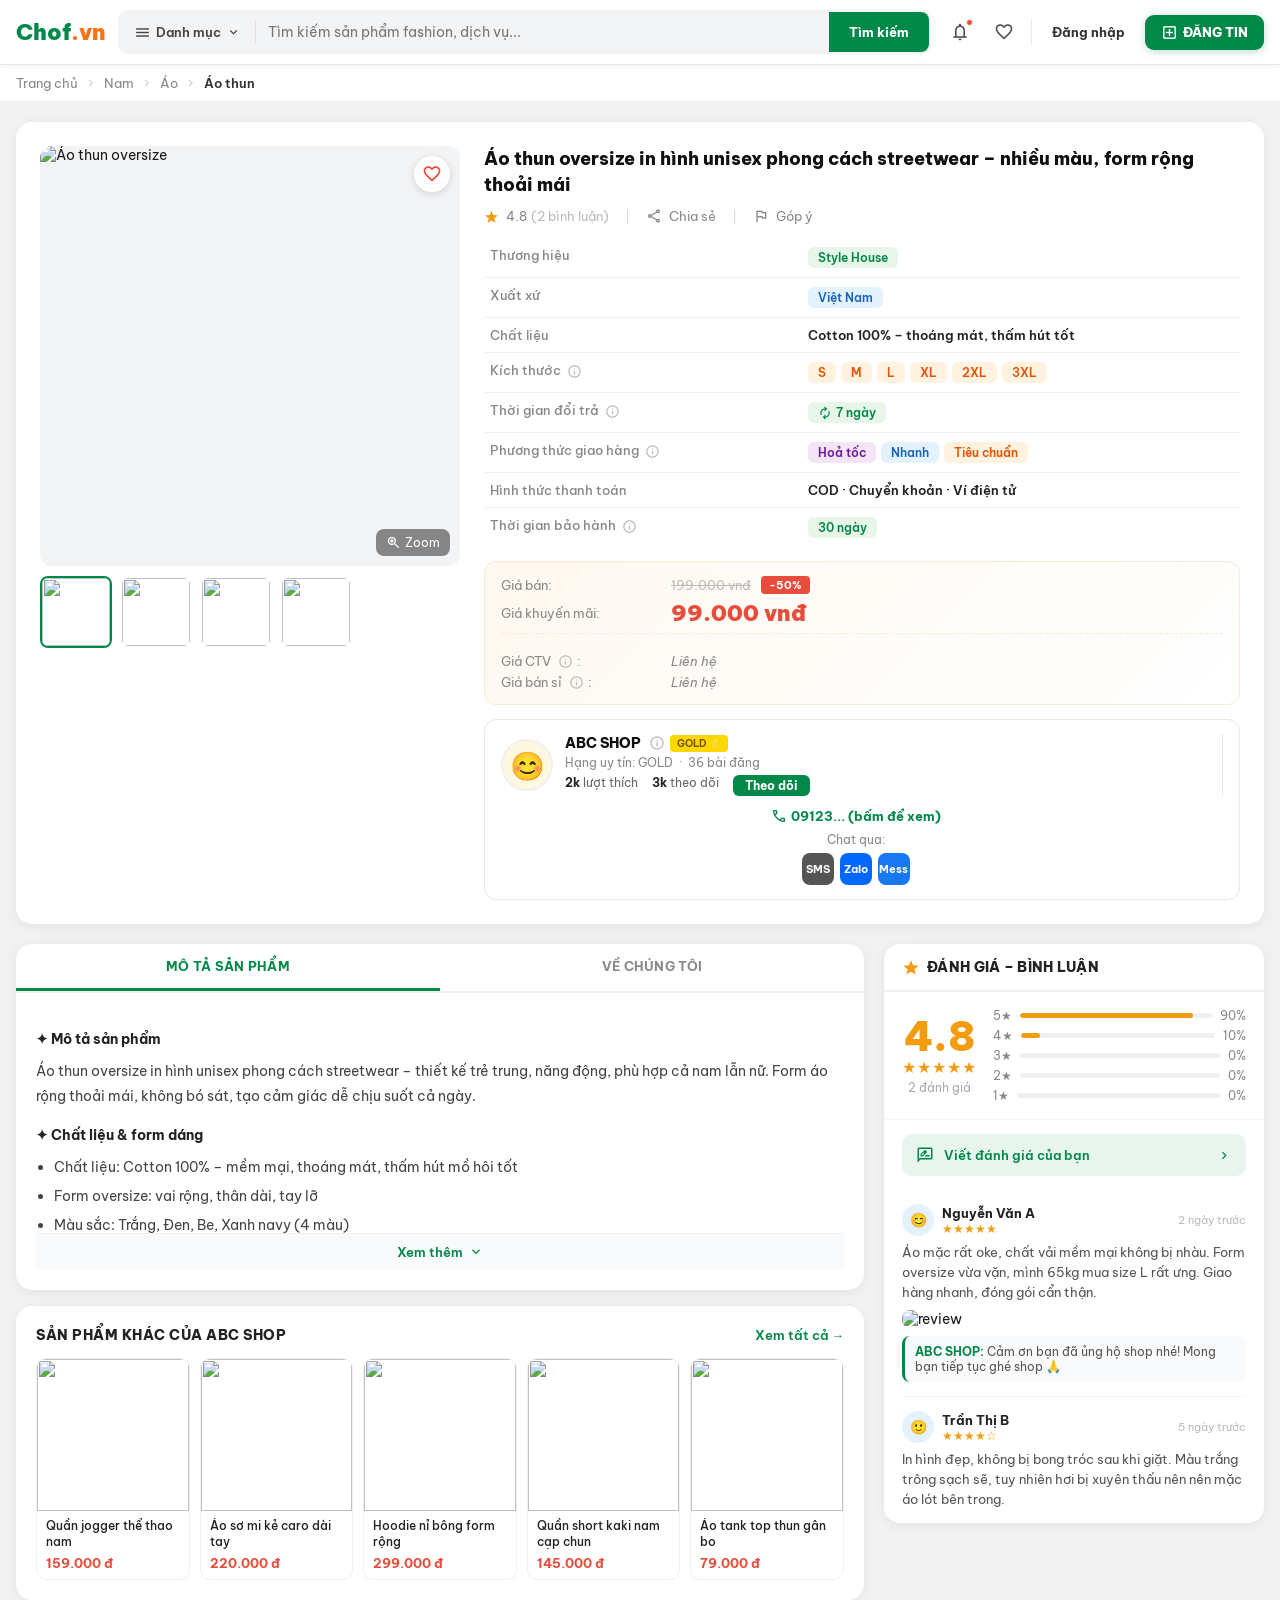
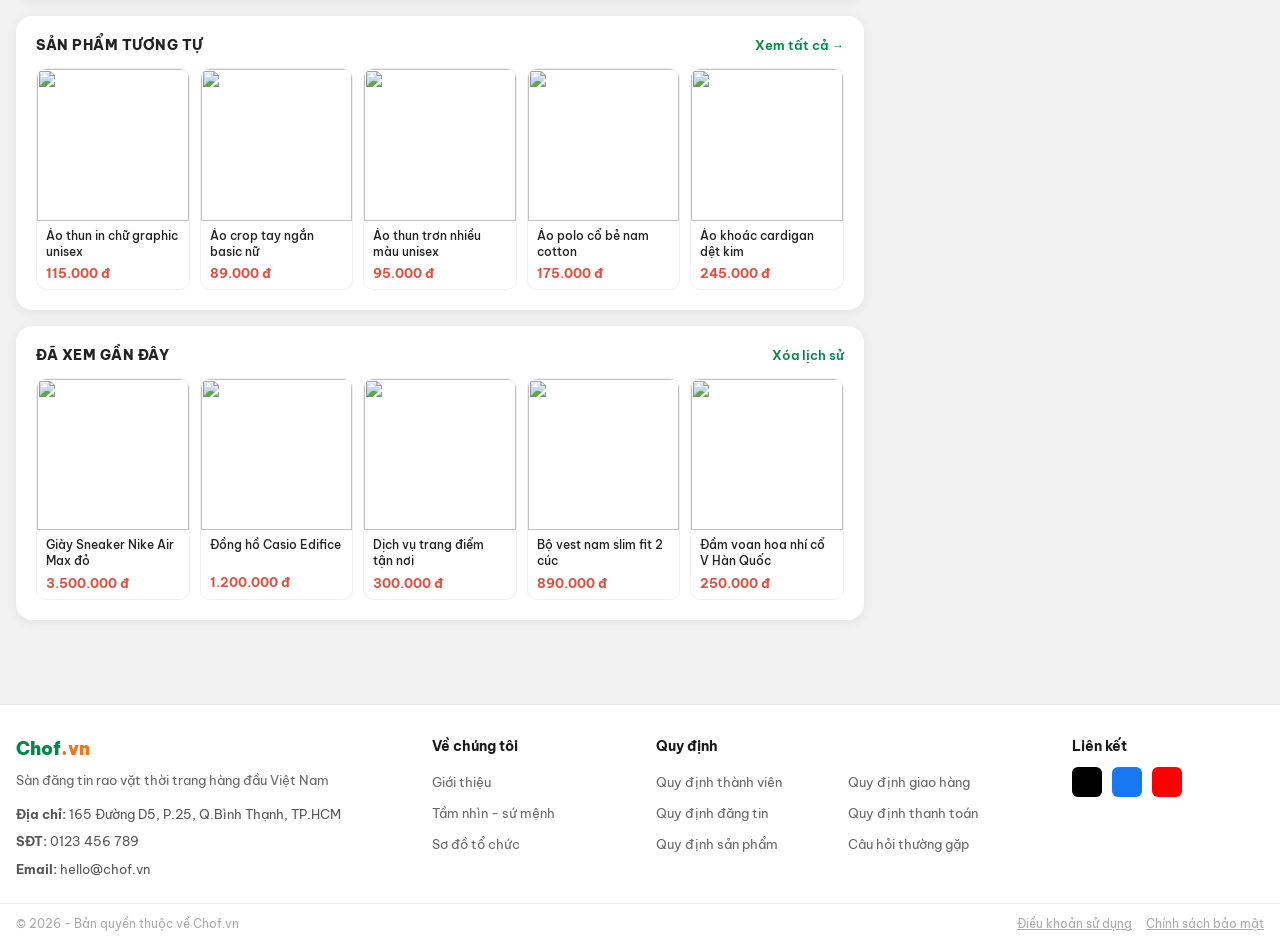
==== detail.html @ d862f12d "first commit" ====
<!DOCTYPE html>
<html lang="vi">
<head>
    <meta charset="utf-8" />
    <meta name="viewport" content="width=device-width, initial-scale=1.0" />
    <title>Áo thun oversize unisex – Chof.vn</title>
    <link href="https://fonts.googleapis.com/css2?family=Be+Vietnam+Pro:wght@400;500;600;700;800;900&display=swap" rel="stylesheet" />
    <link href="https://fonts.googleapis.com/css2?family=Material+Symbols+Outlined:wght,FILL@100..700,0..1&display=swap" rel="stylesheet" />
    <style>
        :root {
            --p: #008848;
            --pd: #006635;
            --pl: #e8f5ee;
            --ac: #f97316;
            --bg: #f2f2f2;
        }
        * { box-sizing: border-box; margin: 0; padding: 0; }
        body { font-family: 'Be Vietnam Pro', sans-serif; background: var(--bg); color: #1a1a1a; font-size: 14px; }
        a { text-decoration: none; color: inherit; }
        .ms {
            font-family: 'Material Symbols Outlined';
            font-weight: normal; font-style: normal; font-size: 20px; line-height: 1;
            letter-spacing: normal; text-transform: none; display: inline-block;
            white-space: nowrap; direction: ltr;
            font-variation-settings: 'FILL' 0, 'wght' 400, 'GRAD' 0, 'opsz' 24;
            vertical-align: middle;
        }
        .msf { font-variation-settings: 'FILL' 1, 'wght' 400, 'GRAD' 0, 'opsz' 24; }

        /* ══ HEADER ══ */
        header { position: sticky; top: 0; z-index: 500; background: #fff; border-bottom: 1px solid #e5e7eb; box-shadow: 0 1px 6px rgba(0,0,0,.07); }
        .hdr { max-width: 1280px; margin: 0 auto; padding: 0 16px; height: 64px; display: flex; align-items: center; gap: 12px; }
        .logo-txt { font-size: 22px; font-weight: 900; color: var(--p); }
        .logo-txt em { color: var(--ac); font-style: normal; }
        .sw { flex: 1; position: relative; min-width: 0; }
        .sb { display: flex; align-items: stretch; height: 44px; background: #f3f4f6; border: 2px solid transparent; border-radius: 10px; transition: border-color .18s, background .18s; }
        .sb:focus-within { border-color: var(--p); background: #fff; }
        .scat { display: flex; align-items: center; gap: 5px; padding: 0 14px; font-size: 13px; font-weight: 600; color: #444; background: none; border: none; cursor: pointer; white-space: nowrap; flex-shrink: 0; font-family: inherit; }
        .sdiv { width: 1px; background: #ddd; margin: 9px 0; flex-shrink: 0; }
        .sinput { flex: 1; border: none; background: transparent; outline: none; padding: 0 12px; font-size: 13.5px; font-family: inherit; min-width: 0; }
        .sbtn { background: var(--p); color: #fff; border: none; padding: 0 20px; font-weight: 700; font-size: 13px; cursor: pointer; border-radius: 0 8px 8px 0; font-family: inherit; white-space: nowrap; transition: background .15s; flex-shrink: 0; }
        .sbtn:hover { background: var(--pd); }
        .ha { display: flex; align-items: center; gap: 10px; flex-shrink: 0; }
        .ibtn { background: none; border: none; cursor: pointer; color: #555; padding: 7px; display: flex; align-items: center; border-radius: 8px; position: relative; }
        .ibtn:hover { background: #f3f4f6; }
        .ndot { position: absolute; top: 4px; right: 4px; width: 7px; height: 7px; background: #e74c3c; border-radius: 50%; border: 1.5px solid #fff; }
        .hdiv { width: 1px; height: 26px; background: #e5e7eb; flex-shrink: 0; }
        .blogin { background: none; border: none; font-size: 13px; font-weight: 700; color: #333; cursor: pointer; font-family: inherit; padding: 7px 10px; border-radius: 8px; transition: color .15s; }
        .blogin:hover { color: var(--p); }
        .bpost { background: var(--p); color: #fff; border: none; padding: 9px 16px; border-radius: 9px; font-weight: 800; font-size: 13px; cursor: pointer; display: flex; align-items: center; gap: 5px; font-family: inherit; box-shadow: 0 2px 8px rgba(0,136,72,.25); white-space: nowrap; transition: background .15s; }
        .bpost:hover { background: var(--pd); }
        .bpost-plus { display: none; }

        /* ══ BREADCRUMB ══ */
        .breadcrumb-bar { background: #fff; border-bottom: 1px solid #eee; }
        .breadcrumb-inner { max-width: 1280px; margin: 0 auto; padding: 10px 16px; display: flex; align-items: center; gap: 6px; font-size: 12.5px; color: #888; flex-wrap: wrap; }
        .breadcrumb-inner a { color: #888; }
        .breadcrumb-inner a:hover { color: var(--p); }
        .bc-sep { color: #ccc; }
        .bc-cur { color: #333; font-weight: 600; }

        /* ══ MAIN ══ */
        .main { max-width: 1280px; margin: 0 auto; padding: 20px 16px 48px; }

        /* ══ TOP SECTION: image + info ══ */
        .detail-top {
            display: grid;
            grid-template-columns: 420px 1fr;
            gap: 24px;
            background: #fff;
            border-radius: 16px;
            padding: 24px;
            box-shadow: 0 2px 12px rgba(0,0,0,.07);
            margin-bottom: 20px;
        }

        /* ── Image gallery ── */
        .gallery { display: flex; flex-direction: column; gap: 10px; }
        .gallery-main {
            position: relative;
            aspect-ratio: 1/1;
            border-radius: 12px;
            overflow: hidden;
            background: #f3f4f6;
            cursor: zoom-in;
        }
        .gallery-main img { width: 100%; height: 100%; object-fit: cover; transition: transform .4s; }
        .gallery-main:hover img { transform: scale(1.06); }
        .gallery-zoom {
            position: absolute; bottom: 10px; right: 10px;
            background: rgba(0,0,0,.45); color: #fff; border: none; border-radius: 8px;
            padding: 6px 10px; font-size: 12px; cursor: pointer; display: flex; align-items: center; gap: 4px;
            font-family: inherit; backdrop-filter: blur(4px);
        }
        .gallery-fav {
            position: absolute; top: 10px; right: 10px;
            width: 36px; height: 36px; border-radius: 50%;
            background: rgba(255,255,255,.9); border: none; cursor: pointer;
            display: flex; align-items: center; justify-content: center;
            box-shadow: 0 2px 8px rgba(0,0,0,.15); transition: all .15s;
        }
        .gallery-fav:hover { background: #ffe4e4; }
        .gallery-fav .ms { color: #e74c3c; font-size: 20px; }
        .gallery-thumbs { display: flex; gap: 8px; }
        .thumb {
            width: 72px; height: 72px; border-radius: 8px; overflow: hidden; cursor: pointer;
            border: 2.5px solid transparent; transition: border-color .15s; flex-shrink: 0;
        }
        .thumb.active { border-color: var(--p); }
        .thumb img { width: 100%; height: 100%; object-fit: cover; }

        /* ── Product info ── */
        .pinfo {}
        .pinfo-title {
            font-size: 18px; font-weight: 800; line-height: 1.45; color: #111;
            margin-bottom: 10px;
        }
        .pinfo-actions {
            display: flex; align-items: center; gap: 16px;
            margin-bottom: 14px; font-size: 13px; color: #888;
        }
        .pinfo-actions a { color: #888; display: flex; align-items: center; gap: 4px; }
        .pinfo-actions a:hover { color: var(--p); }
        .pinfo-actions .sep { color: #ddd; }

        /* Spec rows */
        .spec-table { width: 100%; border-collapse: collapse; margin-bottom: 14px; }
        .spec-table tr { border-bottom: 1px solid #f0f0f0; }
        .spec-table tr:last-child { border-bottom: none; }
        .spec-table td { padding: 9px 6px; font-size: 13px; vertical-align: top; }
        .spec-table td:first-child { color: #888; font-weight: 500; white-space: nowrap; width: 42%; }
        .spec-table td:last-child { color: #222; font-weight: 600; }
        .spec-badge {
            display: inline-flex; align-items: center; gap: 4px;
            padding: 3px 10px; border-radius: 6px; font-size: 12px; font-weight: 600;
        }
        .spec-badge.green { background: #e8f5e9; color: var(--p); }
        .spec-badge.orange { background: #fff3e0; color: #e65100; }
        .spec-badge.blue { background: #e3f2fd; color: #1565c0; }
        .spec-badge.purple { background: #f3e5f5; color: #6a1b9a; }
        .info-icon { display: inline-flex; align-items: center; color: #bbb; cursor: pointer; vertical-align: middle; margin-left: 3px; }
        .info-icon:hover { color: var(--ac); }

        /* Price block */
        .price-block {
            background: linear-gradient(135deg, #fff8f0, #fff);
            border: 1.5px solid #fde8d0;
            border-radius: 12px;
            padding: 14px 16px;
            margin-bottom: 14px;
        }
        .price-row { display: flex; align-items: center; gap: 10px; margin-bottom: 5px; }
        .price-row:last-child { margin-bottom: 0; }
        .price-lbl { font-size: 13px; color: #888; width: 160px; flex-shrink: 0; display: flex; align-items: center; gap: 4px; }
        .price-ori { font-size: 13px; color: #bbb; text-decoration: line-through; }
        .price-sale { font-size: 22px; font-weight: 900; color: #e74c3c; }
        .price-discount { background: #e74c3c; color: #fff; font-size: 11px; font-weight: 700; padding: 2px 8px; border-radius: 4px; }
        .price-promo { font-size: 15px; font-weight: 800; color: var(--ac); }
        .price-contact { font-size: 13px; color: #888; font-style: italic; }

        /* Shop block */
        .shop-block {
            border: 1.5px solid #e5e7eb;
            border-radius: 12px;
            padding: 14px 16px;
            display: grid;
            grid-template-columns: 1fr auto;
            gap: 12px;
            align-items: center;
        }
        .shop-left { display: flex; align-items: center; gap: 12px; }
        .shop-avatar { width: 52px; height: 52px; border-radius: 50%; overflow: hidden; flex-shrink: 0; border: 2.5px solid #f0f0f0; display: flex; align-items: center; justify-content: center; background: #fff8e1; font-size: 28px; }
        .shop-name { font-size: 14px; font-weight: 800; color: #111; display: flex; align-items: center; gap: 5px; }
        .shop-badge { background: #ffd700; color: #7a5500; font-size: 10px; font-weight: 700; padding: 2px 7px; border-radius: 4px; }
        .shop-meta { font-size: 12px; color: #888; margin-top: 3px; }
        .shop-stats { display: flex; gap: 14px; margin-top: 5px; font-size: 12px; color: #666; }
        .shop-stats b { color: #222; }
        .shop-divider { width: 1px; background: #e5e7eb; align-self: stretch; }
        .shop-contact { text-align: center; }
        .shop-phone {
            font-size: 13px; font-weight: 700; color: var(--p);
            cursor: pointer; display: flex; align-items: center; justify-content: center; gap: 4px; margin-bottom: 8px;
        }
        .shop-phone:hover { text-decoration: underline; }
        .shop-chat-lbl { font-size: 11.5px; color: #888; margin-bottom: 6px; }
        .chat-icons { display: flex; gap: 6px; justify-content: center; }
        .chat-icon {
            width: 32px; height: 32px; border-radius: 8px; display: flex; align-items: center; justify-content: center;
            font-size: 11px; font-weight: 700; color: #fff; cursor: pointer; transition: opacity .15s;
        }
        .chat-icon:hover { opacity: .85; }
        .ci-sms { background: #555; }
        .ci-zalo { background: #0068ff; }
        .ci-fb { background: #1877f2; }

        /* ══ MIDDLE: tabs + comments ══ */
        .detail-mid {
            display: grid;
            grid-template-columns: 1fr 380px;
            gap: 20px;
            margin-bottom: 20px;
        }

        /* Tab section */
        .tab-card { background: #fff; border-radius: 16px; box-shadow: 0 2px 12px rgba(0,0,0,.07); overflow: hidden; }
        .tab-header { display: flex; border-bottom: 2px solid #f0f0f0; }
        .tab-btn {
            flex: 1; padding: 14px 16px; font-size: 13px; font-weight: 700; color: #888;
            border: none; background: none; cursor: pointer; font-family: inherit;
            border-bottom: 3px solid transparent; transition: color .15s; text-transform: uppercase; letter-spacing: .3px;
        }
        .tab-btn.active { color: var(--p); border-bottom-color: var(--p); }
        .tab-body { padding: 20px; min-height: 200px; }
        .tab-pane { display: none; }
        .tab-pane.active { display: block; }
        .desc-content { font-size: 13.5px; line-height: 1.85; color: #444; }
        .desc-content h4 { font-size: 14px; font-weight: 700; color: #222; margin: 14px 0 6px; }
        .desc-content ul { padding-left: 18px; }
        .desc-content li { margin-bottom: 4px; }
        .see-more-btn {
            display: flex; align-items: center; justify-content: center; gap: 5px;
            width: 100%; padding: 10px; background: #f9fafb; border: none; border-top: 1px solid #f0f0f0;
            font-size: 13px; font-weight: 600; color: var(--p); cursor: pointer; font-family: inherit;
        }
        .see-more-btn:hover { background: var(--pl); }

        /* About us */
        .about-content { font-size: 13.5px; line-height: 1.85; color: #444; }

        /* Review section */
        .review-card { background: #fff; border-radius: 16px; box-shadow: 0 2px 12px rgba(0,0,0,.07); overflow: hidden; }
        .review-header {
            padding: 14px 18px; border-bottom: 2px solid #f0f0f0;
            font-size: 14px; font-weight: 800; color: #222; display: flex; align-items: center; gap: 7px;
            text-transform: uppercase; letter-spacing: .3px;
        }
        .review-summary {
            padding: 16px 18px; display: flex; align-items: center; gap: 16px; border-bottom: 1px solid #f5f5f5;
        }
        .review-score { text-align: center; }
        .review-score .big { font-size: 40px; font-weight: 900; color: #f39c12; line-height: 1; }
        .review-score .stars { color: #f39c12; font-size: 16px; letter-spacing: 1px; }
        .review-score .cnt { font-size: 11.5px; color: #aaa; margin-top: 3px; }
        .review-bars { flex: 1; display: flex; flex-direction: column; gap: 5px; }
        .rbar-row { display: flex; align-items: center; gap: 8px; font-size: 11.5px; color: #888; }
        .rbar-track { flex: 1; height: 5px; background: #f0f0f0; border-radius: 3px; overflow: hidden; }
        .rbar-fill { height: 100%; background: #f39c12; border-radius: 3px; }
        .review-list { padding: 0 18px; }
        .review-item { padding: 14px 0; border-bottom: 1px solid #f5f5f5; }
        .review-item:last-child { border-bottom: none; }
        .ri-head { display: flex; align-items: center; gap: 8px; margin-bottom: 6px; }
        .ri-avatar { width: 32px; height: 32px; border-radius: 50%; background: #e3f2fd; display: flex; align-items: center; justify-content: center; font-size: 14px; flex-shrink: 0; }
        .ri-name { font-size: 13px; font-weight: 700; color: #222; }
        .ri-time { font-size: 11px; color: #bbb; margin-left: auto; }
        .ri-stars { color: #f39c12; font-size: 12px; }
        .ri-text { font-size: 12.5px; color: #555; line-height: 1.6; }
        .ri-img { width: 60px; height: 60px; border-radius: 8px; object-fit: cover; margin-top: 8px; cursor: pointer; }
        .ri-reply { margin-top: 8px; padding: 8px 10px; background: #f9fafb; border-radius: 8px; border-left: 3px solid var(--p); font-size: 12px; color: #555; }
        .ri-reply strong { color: var(--p); }
        .write-review {
            margin: 14px 18px; padding: 12px 14px; background: var(--pl);
            border-radius: 10px; display: flex; align-items: center; gap: 10px; cursor: pointer;
        }
        .write-review:hover { background: #d4eadd; }
        .write-review span { font-size: 13px; font-weight: 600; color: var(--p); }

        /* ══ RELATED SECTIONS ══ */
        .related-sec { background: #fff; border-radius: 16px; padding: 20px; box-shadow: 0 2px 12px rgba(0,0,0,.07); margin-bottom: 16px; }
        .related-header { font-size: 14px; font-weight: 800; color: #222; text-transform: uppercase; letter-spacing: .5px; margin-bottom: 14px; display: flex; align-items: center; justify-content: space-between; }
        .related-header a { font-size: 12.5px; color: var(--p); font-weight: 600; text-transform: none; letter-spacing: 0; }
        .related-header a:hover { text-decoration: underline; }
        .mini-grid { display: grid; grid-template-columns: repeat(5, 1fr); gap: 10px; }

        /* mini card */
        .mc { border-radius: 10px; overflow: hidden; border: 1px solid #f0f0f0; cursor: pointer; transition: box-shadow .18s, transform .18s; background: #fff; }
        .mc:hover { box-shadow: 0 4px 16px rgba(0,0,0,.1); transform: translateY(-2px); }
        .mc-img { aspect-ratio: 1/1; overflow: hidden; }
        .mc-img img { width: 100%; height: 100%; object-fit: cover; transition: transform .3s; }
        .mc:hover .mc-img img { transform: scale(1.06); }
        .mc-info { padding: 7px 9px; }
        .mc-title { font-size: 11.5px; color: #222; font-weight: 500; display: -webkit-box; -webkit-line-clamp: 2; -webkit-box-orient: vertical; overflow: hidden; line-height: 1.4; margin-bottom: 4px; min-height: 32px; }
        .mc-price { font-size: 13px; font-weight: 700; color: #e74c3c; }

        /* ══ FOOTER ══ */
        footer { background: #fff; border-top: 1px solid #e5e7eb; }
        .fi { max-width: 1280px; margin: 0 auto; padding: 32px 16px 20px; display: grid; grid-template-columns: 2fr 1fr 2fr 1fr; gap: 32px; }
        .fb2 { max-width: 1280px; margin: 0 auto; padding: 12px 16px; border-top: 1px solid #f0f0f0; display: flex; align-items: center; justify-content: space-between; font-size: 12px; color: #aaa; }

        /* Sticky banner */
        .sticky-banner { display: none; position: fixed; bottom: 0; left: 0; right: 0; z-index: 600; padding: 10px 12px; background: #fffbea; border-top: 1.5px solid #fbbf24; box-shadow: 0 -4px 18px rgba(0,0,0,.1); }
        .sticky-banner-inner { display: flex; align-items: center; gap: 10px; max-width: 640px; margin: 0 auto; }
        .sticky-banner-txt { flex: 1; font-size: 12.5px; font-weight: 500; color: #333; line-height: 1.45; }
        .sticky-banner-btn { background: #f59e0b; color: #fff; border: none; padding: 8px 16px; border-radius: 8px; font-weight: 700; font-size: 13px; cursor: pointer; font-family: inherit; white-space: nowrap; }
        .sticky-banner-close { background: none; border: none; cursor: pointer; color: #999; padding: 4px; flex-shrink: 0; display: flex; align-items: center; }

        /* ══ RESPONSIVE ══ */
        @media(max-width:1024px) {
            .detail-top { grid-template-columns: 340px 1fr; }
            .detail-mid { grid-template-columns: 1fr; }
            .mini-grid { grid-template-columns: repeat(4, 1fr); }
        }
        @media(max-width:768px) {
            .hdr { height: 56px; gap: 8px; }
            .scat .sc-label { display: none; }
            .scat { padding: 0 10px; }
            .sbtn { padding: 0 12px; font-size: 12px; }
            .blogin { display: none; }
            .bpost-txt { display: none; }
            .bpost-icon-desk { display: none; }
            .bpost-plus { display: block; font-size: 26px; font-weight: 900; line-height: 1; }
            .bpost { width: 38px; height: 38px; padding: 0; border-radius: 50%; justify-content: center; }
            .detail-top { grid-template-columns: 1fr; padding: 14px; gap: 16px; }
            .gallery-thumbs .thumb { width: 58px; height: 58px; }
            .shop-block { grid-template-columns: 1fr; }
            .shop-divider { display: none; }
            .shop-contact { text-align: left; }
            .mini-grid { grid-template-columns: repeat(3, 1fr); }
            .fi { grid-template-columns: 1fr 1fr; gap: 18px; }
            .sticky-banner { display: block; }
            .main { padding: 12px 10px 80px; }
        }
        @media(max-width:480px) {
            .mini-grid { grid-template-columns: repeat(2, 1fr); }
            .fi { grid-template-columns: 1fr; }
            .pinfo-title { font-size: 16px; }
            .price-sale { font-size: 20px; }
        }

        /* Tooltip */
        .tooltip-wrap { position: relative; display: inline-flex; align-items: center; }
        .tooltip-content {
            display: none; position: absolute; bottom: calc(100% + 6px); left: 50%; transform: translateX(-50%);
            background: #333; color: #fff; font-size: 11.5px; padding: 6px 10px; border-radius: 7px;
            white-space: nowrap; z-index: 100; pointer-events: none; font-weight: 400;
        }
        .tooltip-wrap:hover .tooltip-content { display: block; }

        /* Lightbox */
        .lightbox { display: none; position: fixed; inset: 0; background: rgba(0,0,0,.85); z-index: 1000; align-items: center; justify-content: center; }
        .lightbox.open { display: flex; }
        .lightbox img { max-width: 90vw; max-height: 90vh; border-radius: 12px; }
        .lightbox-close { position: absolute; top: 20px; right: 20px; background: rgba(255,255,255,.2); border: none; color: #fff; width: 40px; height: 40px; border-radius: 50%; font-size: 20px; cursor: pointer; display: flex; align-items: center; justify-content: center; }
    </style>
</head>
<body>

<!-- ══ HEADER ══ -->
<header>
    <div class="hdr">
        <a href="#" class="logo"><span class="logo-txt">Chof<em>.vn</em></span></a>
        <div class="sw">
            <div class="sb">
                <button class="scat">
                    <span class="ms" style="font-size:17px">menu</span>
                    <span class="sc-label">Danh mục</span>
                    <span class="ms" style="font-size:15px">expand_more</span>
                </button>
                <div class="sdiv"></div>
                <input class="sinput" type="text" placeholder="Tìm kiếm sản phẩm fashion, dịch vụ..." />
                <button class="sbtn">Tìm kiếm</button>
            </div>
        </div>
        <div class="ha">
            <button class="ibtn"><span class="ms">notifications</span><span class="ndot"></span></button>
            <button class="ibtn"><span class="ms">favorite</span></button>
            <div class="hdiv"></div>
            <button class="blogin">Đăng nhập</button>
            <button class="bpost">
                <span class="ms bpost-icon-desk" style="font-size:17px">add_box</span>
                <span class="bpost-plus">+</span>
                <span class="bpost-txt">ĐĂNG TIN</span>
            </button>
        </div>
    </div>
</header>

<!-- ══ BREADCRUMB ══ -->
<div class="breadcrumb-bar">
    <div class="breadcrumb-inner">
        <a href="#">Trang chủ</a>
        <span class="bc-sep ms" style="font-size:14px">chevron_right</span>
        <a href="#">Nam</a>
        <span class="bc-sep ms" style="font-size:14px">chevron_right</span>
        <a href="#">Áo</a>
        <span class="bc-sep ms" style="font-size:14px">chevron_right</span>
        <span class="bc-cur">Áo thun</span>
    </div>
</div>

<!-- Lightbox -->
<div class="lightbox" id="lightbox" onclick="closeLightbox()">
    <img id="lightboxImg" src="" alt="">
    <button class="lightbox-close" onclick="closeLightbox()"><span class="ms">close</span></button>
</div>

<!-- ══ MAIN ══ -->
<div class="main">

    <!-- ══ TOP: Gallery + Info ══ -->
    <div class="detail-top">

        <!-- Gallery -->
        <div class="gallery">
            <div class="gallery-main" id="mainImg">
                <img id="mainImgEl"
                    src="https://lh3.googleusercontent.com/aida-public/[base64]"
                    alt="Áo thun oversize" onclick="openLightbox(this.src)" />
                <button class="gallery-fav" id="favBtn" onclick="toggleFav(event)">
                    <span class="ms" id="favIcon">favorite_border</span>
                </button>
                <button class="gallery-zoom" onclick="openLightbox(document.getElementById('mainImgEl').src)">
                    <span class="ms" style="font-size:15px">zoom_in</span> Zoom
                </button>
            </div>
            <div class="gallery-thumbs">
                <div class="thumb active" onclick="switchImg(this,'https://lh3.googleusercontent.com/aida-public/[base64]')">
                    <img src="https://lh3.googleusercontent.com/aida-public/[base64]" alt="">
                </div>
                <div class="thumb" onclick="switchImg(this,'https://lh3.googleusercontent.com/aida-public/[base64]')">
                    <img src="https://lh3.googleusercontent.com/aida-public/[base64]" alt="">
                </div>
                <div class="thumb" onclick="switchImg(this,'https://lh3.googleusercontent.com/aida-public/[base64]')">
                    <img src="https://lh3.googleusercontent.com/aida-public/[base64]" alt="">
                </div>
                <div class="thumb" onclick="switchImg(this,'https://lh3.googleusercontent.com/aida-public/[base64]')">
                    <img src="https://lh3.googleusercontent.com/aida-public/[base64]" alt="">
                </div>
            </div>
        </div>

        <!-- Product info -->
        <div class="pinfo">
            <h1 class="pinfo-title">Áo thun oversize in hình unisex phong cách streetwear – nhiều màu, form rộng thoải mái</h1>

            <div class="pinfo-actions">
                <a href="#reviews"><span class="ms msf" style="font-size:15px;color:#f39c12">star</span>&nbsp;4.8 <span style="color:#bbb">(2 bình luận)</span></a>
                <span class="sep">|</span>
                <a href="#"><span class="ms" style="font-size:16px">share</span>&nbsp;Chia sẻ</a>
                <span class="sep">|</span>
                <a href="#"><span class="ms" style="font-size:16px">flag</span>&nbsp;Góp ý</a>
            </div>

            <!-- Spec table -->
            <table class="spec-table">
                <tr>
                    <td>Thương hiệu</td>
                    <td><span class="spec-badge green">Style House</span></td>
                </tr>
                <tr>
                    <td>Xuất xứ</td>
                    <td><span class="spec-badge blue">Việt Nam</span></td>
                </tr>
                <tr>
                    <td>Chất liệu</td>
                    <td>Cotton 100% – thoáng mát, thấm hút tốt</td>
                </tr>
                <tr>
                    <td>
                        Kích thước
                        <span class="tooltip-wrap info-icon">
                            <span class="ms" style="font-size:15px">info</span>
                            <span class="tooltip-content">Xem bảng size chi tiết trong mô tả</span>
                        </span>
                    </td>
                    <td>
                        <div style="display:flex;flex-wrap:wrap;gap:5px;">
                            <span class="spec-badge orange">S</span>
                            <span class="spec-badge orange">M</span>
                            <span class="spec-badge orange">L</span>
                            <span class="spec-badge orange">XL</span>
                            <span class="spec-badge orange">2XL</span>
                            <span class="spec-badge orange">3XL</span>
                        </div>
                    </td>
                </tr>
                <tr>
                    <td>
                        Thời gian đổi trả
                        <span class="tooltip-wrap info-icon">
                            <span class="ms" style="font-size:15px">info</span>
                            <span class="tooltip-content">Đổi trả trong vòng 7 ngày kể từ ngày nhận hàng</span>
                        </span>
                    </td>
                    <td><span class="spec-badge green"><span class="ms" style="font-size:14px">autorenew</span> 7 ngày</span></td>
                </tr>
                <tr>
                    <td>
                        Phương thức giao hàng
                        <span class="tooltip-wrap info-icon">
                            <span class="ms" style="font-size:15px">info</span>
                            <span class="tooltip-content">Hoả tốc / Nhanh / Tiêu chuẩn tuỳ khu vực</span>
                        </span>
                    </td>
                    <td>
                        <div style="display:flex;flex-wrap:wrap;gap:5px;">
                            <span class="spec-badge purple">Hoả tốc</span>
                            <span class="spec-badge blue">Nhanh</span>
                            <span class="spec-badge orange">Tiêu chuẩn</span>
                        </div>
                    </td>
                </tr>
                <tr>
                    <td>Hình thức thanh toán</td>
                    <td>COD · Chuyển khoản · Ví điện tử</td>
                </tr>
                <tr>
                    <td>
                        Thời gian bảo hành
                        <span class="tooltip-wrap info-icon">
                            <span class="ms" style="font-size:15px">info</span>
                            <span class="tooltip-content">Bảo hành lỗi vải / đường may trong 30 ngày</span>
                        </span>
                    </td>
                    <td><span class="spec-badge green">30 ngày</span></td>
                </tr>
            </table>

            <!-- Price block -->
            <div class="price-block">
                <div class="price-row">
                    <span class="price-lbl">Giá bán:</span>
                    <span class="price-ori">199.000 vnđ</span>
                    <span class="price-discount">-50%</span>
                </div>
                <div class="price-row">
                    <span class="price-lbl">Giá khuyến mãi:</span>
                    <span class="price-sale">99.000 vnđ</span>
                </div>
                <div style="height:10px;border-top:1px dashed #fde8d0;margin:6px 0 10px;"></div>
                <div class="price-row">
                    <span class="price-lbl">
                        Giá CTV
                        <span class="tooltip-wrap info-icon">
                            <span class="ms" style="font-size:15px">info</span>
                            <span class="tooltip-content">Liên hệ shop để được giá cộng tác viên</span>
                        </span>:
                    </span>
                    <span class="price-contact">Liên hệ</span>
                </div>
                <div class="price-row">
                    <span class="price-lbl">
                        Giá bán sỉ
                        <span class="tooltip-wrap info-icon">
                            <span class="ms" style="font-size:15px">info</span>
                            <span class="tooltip-content">Mua từ 10 sản phẩm trở lên được giá sỉ</span>
                        </span>:
                    </span>
                    <span class="price-contact">Liên hệ</span>
                </div>
            </div>

            <!-- Shop block -->
            <div class="shop-block">
                <div class="shop-left">
                    <div class="shop-avatar">😊</div>
                    <div>
                        <div class="shop-name">
                            ABC SHOP
                            <span class="tooltip-wrap">
                                <span class="ms info-icon" style="font-size:16px;color:#bbb">info</span>
                                <span class="tooltip-content">Shop đã xác thực · Tham gia 01/01/2025</span>
                            </span>
                            <span class="shop-badge">GOLD ⭐</span>
                        </div>
                        <div class="shop-meta">Hạng uy tín: GOLD &nbsp;·&nbsp; 36 bài đăng</div>
                        <div class="shop-stats">
                            <span><b>2k</b> lượt thích</span>
                            <span><b>3k</b> theo dõi</span>
                            <button onclick="alert('Đã theo dõi!')" style="background:var(--p);color:#fff;border:none;padding:3px 12px;border-radius:6px;font-size:11.5px;font-weight:700;cursor:pointer;font-family:inherit;">Theo dõi</button>
                        </div>
                    </div>
                </div>
                <div class="shop-divider"></div>
                <div class="shop-contact">
                    <div class="shop-phone" onclick="revealPhone(this)">
                        <span class="ms" style="font-size:16px">call</span>
                        <span id="phoneNum">09123... (bấm để xem)</span>
                    </div>
                    <div class="shop-chat-lbl">Chat qua:</div>
                    <div class="chat-icons">
                        <div class="chat-icon ci-sms" title="SMS">SMS</div>
                        <div class="chat-icon ci-zalo" title="Zalo">Zalo</div>
                        <div class="chat-icon ci-fb" title="Messenger">Mess</div>
                    </div>
                </div>
            </div>
        </div>
    </div>

    <!-- ══ MIDDLE: Description tabs + Reviews ══ -->
    <div class="detail-mid">

        <!-- Left: Tabs -->
        <div>
            <div class="tab-card" style="margin-bottom:16px;">
                <div class="tab-header">
                    <button class="tab-btn active" onclick="switchTab(this,'desc')">Mô tả sản phẩm</button>
                    <button class="tab-btn" onclick="switchTab(this,'about')">Về chúng tôi</button>
                </div>
                <div class="tab-body">
                    <div class="tab-pane active" id="tab-desc">
                        <div class="desc-content" id="descContent" style="max-height:220px;overflow:hidden;transition:max-height .4s ease;">
                            <h4>✦ Mô tả sản phẩm</h4>
                            <p>Áo thun oversize in hình unisex phong cách streetwear – thiết kế trẻ trung, năng động, phù hợp cả nam lẫn nữ. Form áo rộng thoải mái, không bó sát, tạo cảm giác dễ chịu suốt cả ngày.</p>
                            <h4>✦ Chất liệu &amp; form dáng</h4>
                            <ul>
                                <li>Chất liệu: Cotton 100% – mềm mại, thoáng mát, thấm hút mồ hôi tốt</li>
                                <li>Form oversize: vai rộng, thân dài, tay lỡ</li>
                                <li>Màu sắc: Trắng, Đen, Be, Xanh navy (4 màu)</li>
                            </ul>
                            <h4>✦ Bảng size</h4>
                            <ul>
                                <li>S: Dưới 55kg – dài áo 68cm</li>
                                <li>M: 55–65kg – dài áo 70cm</li>
                                <li>L: 65–75kg – dài áo 72cm</li>
                                <li>XL: 75–85kg – dài áo 74cm</li>
                                <li>2XL: 85–95kg – dài áo 76cm</li>
                                <li>3XL: 95–110kg – dài áo 78cm</li>
                            </ul>
                            <h4>✦ Hướng dẫn bảo quản</h4>
                            <p>Giặt máy ở nhiệt độ dưới 40°C, không dùng chất tẩy mạnh, phơi nơi thoáng mát tránh ánh nắng trực tiếp.</p>
                        </div>
                        <button class="see-more-btn" id="seeMoreBtn" onclick="toggleDesc()">
                            <span id="seeMoreTxt">Xem thêm</span>
                            <span class="ms" id="seeMoreIcon" style="font-size:16px">expand_more</span>
                        </button>
                    </div>
                    <div class="tab-pane" id="tab-about">
                        <div class="about-content">
                            <h4 style="font-size:14px;font-weight:700;color:#222;margin-bottom:8px;">🏪 ABC SHOP – Thời trang trẻ Việt</h4>
                            <p>Chúng tôi chuyên cung cấp các sản phẩm thời trang streetwear, casual và workwear dành cho giới trẻ. Tất cả sản phẩm đều được kiểm tra chất lượng kỹ càng trước khi đến tay khách hàng.</p>
                            <br>
                            <p>📍 Địa chỉ: 165 Đường D5, P.25, Q.Bình Thạnh, TP.HCM</p>
                            <p>📞 Hotline: 0912.345.678</p>
                            <p>🕐 Giờ làm việc: 8h–21h mỗi ngày</p>
                        </div>
                    </div>
                </div>
            </div>

            <!-- Shop's other products -->
            <div class="related-sec">
                <div class="related-header">
                    Sản phẩm khác của ABC SHOP
                    <a href="#">Xem tất cả →</a>
                </div>
                <div class="mini-grid">
                    <div class="mc"><div class="mc-img"><img src="https://lh3.googleusercontent.com/aida-public/[base64]" alt=""></div><div class="mc-info"><p class="mc-title">Quần jogger thể thao nam</p><span class="mc-price">159.000 đ</span></div></div>
                    <div class="mc"><div class="mc-img"><img src="https://lh3.googleusercontent.com/aida-public/[base64]" alt=""></div><div class="mc-info"><p class="mc-title">Áo sơ mi kẻ caro dài tay</p><span class="mc-price">220.000 đ</span></div></div>
                    <div class="mc"><div class="mc-img"><img src="https://lh3.googleusercontent.com/aida-public/[base64]" alt=""></div><div class="mc-info"><p class="mc-title">Hoodie nỉ bông form rộng</p><span class="mc-price">299.000 đ</span></div></div>
                    <div class="mc"><div class="mc-img"><img src="https://lh3.googleusercontent.com/aida-public/[base64]" alt=""></div><div class="mc-info"><p class="mc-title">Quần short kaki nam cạp chun</p><span class="mc-price">145.000 đ</span></div></div>
                    <div class="mc"><div class="mc-img"><img src="https://lh3.googleusercontent.com/aida-public/[base64]" alt=""></div><div class="mc-info"><p class="mc-title">Áo tank top thun gân bo</p><span class="mc-price">79.000 đ</span></div></div>
                </div>
            </div>

            <!-- Similar products -->
            <div class="related-sec">
                <div class="related-header">
                    Sản phẩm tương tự
                    <a href="#">Xem tất cả →</a>
                </div>
                <div class="mini-grid">
                    <div class="mc"><div class="mc-img"><img src="https://lh3.googleusercontent.com/aida-public/[base64]" alt=""></div><div class="mc-info"><p class="mc-title">Áo thun in chữ graphic unisex</p><span class="mc-price">115.000 đ</span></div></div>
                    <div class="mc"><div class="mc-img"><img src="https://lh3.googleusercontent.com/aida-public/[base64]" alt=""></div><div class="mc-info"><p class="mc-title">Áo crop tay ngắn basic nữ</p><span class="mc-price">89.000 đ</span></div></div>
                    <div class="mc"><div class="mc-img"><img src="https://lh3.googleusercontent.com/aida-public/[base64]" alt=""></div><div class="mc-info"><p class="mc-title">Áo thun trơn nhiều màu unisex</p><span class="mc-price">95.000 đ</span></div></div>
                    <div class="mc"><div class="mc-img"><img src="https://lh3.googleusercontent.com/aida-public/[base64]" alt=""></div><div class="mc-info"><p class="mc-title">Áo polo cổ bẻ nam cotton</p><span class="mc-price">175.000 đ</span></div></div>
                    <div class="mc"><div class="mc-img"><img src="https://lh3.googleusercontent.com/aida-public/[base64]" alt=""></div><div class="mc-info"><p class="mc-title">Áo khoác cardigan dệt kim</p><span class="mc-price">245.000 đ</span></div></div>
                </div>
            </div>

            <!-- Recently viewed -->
            <div class="related-sec">
                <div class="related-header">
                    Đã xem gần đây
                    <a href="#">Xóa lịch sử</a>
                </div>
                <div class="mini-grid">
                    <div class="mc"><div class="mc-img"><img src="https://lh3.googleusercontent.com/aida-public/[base64]" alt=""></div><div class="mc-info"><p class="mc-title">Giày Sneaker Nike Air Max đỏ</p><span class="mc-price">3.500.000 đ</span></div></div>
                    <div class="mc"><div class="mc-img"><img src="https://lh3.googleusercontent.com/aida-public/[base64]" alt=""></div><div class="mc-info"><p class="mc-title">Đồng hồ Casio Edifice</p><span class="mc-price">1.200.000 đ</span></div></div>
                    <div class="mc"><div class="mc-img"><img src="https://lh3.googleusercontent.com/aida-public/[base64]" alt=""></div><div class="mc-info"><p class="mc-title">Dịch vụ trang điểm tận nơi</p><span class="mc-price">300.000 đ</span></div></div>
                    <div class="mc"><div class="mc-img"><img src="https://lh3.googleusercontent.com/aida-public/[base64]" alt=""></div><div class="mc-info"><p class="mc-title">Bộ vest nam slim fit 2 cúc</p><span class="mc-price">890.000 đ</span></div></div>
                    <div class="mc"><div class="mc-img"><img src="https://lh3.googleusercontent.com/aida-public/[base64]" alt=""></div><div class="mc-info"><p class="mc-title">Đầm voan hoa nhí cổ V Hàn Quốc</p><span class="mc-price">250.000 đ</span></div></div>
                </div>
            </div>
        </div>

        <!-- Right: Reviews -->
        <div id="reviews">
            <div class="review-card">
                <div class="review-header">
                    <span class="ms msf" style="font-size:18px;color:#f39c12">star</span>
                    Đánh giá – Bình luận
                </div>

                <!-- Summary -->
                <div class="review-summary">
                    <div class="review-score">
                        <div class="big">4.8</div>
                        <div class="stars">★★★★★</div>
                        <div class="cnt">2 đánh giá</div>
                    </div>
                    <div class="review-bars">
                        <div class="rbar-row"><span style="min-width:16px">5★</span><div class="rbar-track"><div class="rbar-fill" style="width:90%"></div></div><span>90%</span></div>
                        <div class="rbar-row"><span style="min-width:16px">4★</span><div class="rbar-track"><div class="rbar-fill" style="width:10%"></div></div><span>10%</span></div>
                        <div class="rbar-row"><span style="min-width:16px">3★</span><div class="rbar-track"><div class="rbar-fill" style="width:0%"></div></div><span>0%</span></div>
                        <div class="rbar-row"><span style="min-width:16px">2★</span><div class="rbar-track"><div class="rbar-fill" style="width:0%"></div></div><span>0%</span></div>
                        <div class="rbar-row"><span style="min-width:16px">1★</span><div class="rbar-track"><div class="rbar-fill" style="width:0%"></div></div><span>0%</span></div>
                    </div>
                </div>

                <!-- Write review -->
                <div class="write-review">
                    <span class="ms" style="font-size:18px;color:var(--p)">rate_review</span>
                    <span>Viết đánh giá của bạn</span>
                    <span class="ms" style="font-size:15px;color:var(--p);margin-left:auto">chevron_right</span>
                </div>

                <!-- Review list -->
                <div class="review-list">
                    <div class="review-item">
                        <div class="ri-head">
                            <div class="ri-avatar">😊</div>
                            <div>
                                <div class="ri-name">Nguyễn Văn A</div>
                                <div class="ri-stars">★★★★★</div>
                            </div>
                            <span class="ri-time">2 ngày trước</span>
                        </div>
                        <div class="ri-text">Áo mặc rất oke, chất vải mềm mại không bị nhàu. Form oversize vừa vặn, mình 65kg mua size L rất ưng. Giao hàng nhanh, đóng gói cẩn thận.</div>
                        <img class="ri-img" src="https://lh3.googleusercontent.com/aida-public/[base64]" alt="review">
                        <div class="ri-reply"><strong>ABC SHOP:</strong> Cảm ơn bạn đã ủng hộ shop nhé! Mong bạn tiếp tục ghé shop 🙏</div>
                    </div>
                    <div class="review-item">
                        <div class="ri-head">
                            <div class="ri-avatar">🙂</div>
                            <div>
                                <div class="ri-name">Trần Thị B</div>
                                <div class="ri-stars">★★★★☆</div>
                            </div>
                            <span class="ri-time">5 ngày trước</span>
                        </div>
                        <div class="ri-text">In hình đẹp, không bị bong tróc sau khi giặt. Màu trắng trông sạch sẽ, tuy nhiên hơi bị xuyên thấu nên nên mặc áo lót bên trong.</div>
                    </div>
                </div>
            </div>
        </div>
    </div>

</div>

<!-- ══ FOOTER ══ -->
<footer>
    <div class="fi">
        <div>
            <span class="logo-txt" style="font-size:18px;display:block;margin-bottom:10px;">Chof<em>.vn</em></span>
            <p style="font-size:12.5px;color:#666;line-height:1.7;margin-bottom:10px">Sàn đăng tin rao vặt thời trang hàng đầu Việt Nam</p>
            <div style="font-size:12.5px;color:#555;line-height:2.2;">
                <p><b>Địa chỉ:</b> 165 Đường D5, P.25, Q.Bình Thạnh, TP.HCM</p>
                <p><b>SĐT:</b> 0123 456 789</p>
                <p><b>Email:</b> hello@chof.vn</p>
            </div>
        </div>
        <div>
            <h4 style="font-weight:700;font-size:14px;margin-bottom:12px">Về chúng tôi</h4>
            <ul style="list-style:none;font-size:12.5px;color:#666;line-height:2.5;">
                <li><a href="#" style="color:#666">Giới thiệu</a></li>
                <li><a href="#" style="color:#666">Tầm nhìn - sứ mệnh</a></li>
                <li><a href="#" style="color:#666">Sơ đồ tổ chức</a></li>
            </ul>
        </div>
        <div>
            <h4 style="font-weight:700;font-size:14px;margin-bottom:12px">Quy định</h4>
            <div style="display:grid;grid-template-columns:1fr 1fr;">
                <ul style="list-style:none;font-size:12.5px;color:#666;line-height:2.5;">
                    <li><a href="#" style="color:#666">Quy định thành viên</a></li>
                    <li><a href="#" style="color:#666">Quy định đăng tin</a></li>
                    <li><a href="#" style="color:#666">Quy định sản phẩm</a></li>
                </ul>
                <ul style="list-style:none;font-size:12.5px;color:#666;line-height:2.5;">
                    <li><a href="#" style="color:#666">Quy định giao hàng</a></li>
                    <li><a href="#" style="color:#666">Quy định thanh toán</a></li>
                    <li><a href="#" style="color:#666">Câu hỏi thường gặp</a></li>
                </ul>
            </div>
        </div>
        <div>
            <h4 style="font-weight:700;font-size:14px;margin-bottom:12px">Liên kết</h4>
            <div style="display:flex;gap:10px;">
                <div style="width:30px;height:30px;background:#000;border-radius:6px;"></div>
                <div style="width:30px;height:30px;background:#1877f2;border-radius:6px;"></div>
                <div style="width:30px;height:30px;background:#ff0000;border-radius:6px;"></div>
            </div>
        </div>
    </div>
    <div class="fb2">
        <p>© 2026 - Bản quyền thuộc về Chof.vn</p>
        <div style="display:flex;gap:14px;">
            <a href="#" style="color:#aaa;text-decoration:underline">Điều khoản sử dụng</a>
            <a href="#" style="color:#aaa;text-decoration:underline">Chính sách bảo mật</a>
        </div>
    </div>
</footer>

<!-- Sticky banner -->
<div class="sticky-banner" id="stickyBanner">
    <div class="sticky-banner-inner">
        <span class="ms" style="font-size:18px;color:#f97316;flex-shrink:0">info</span>
        <span class="sticky-banner-txt">Đăng nhập ngay để không bỏ lỡ deal mới gần bạn.</span>
        <button class="sticky-banner-btn">Đăng nhập</button>
        <button class="sticky-banner-close" onclick="document.getElementById('stickyBanner').style.display='none'">
            <span class="ms" style="font-size:18px">close</span>
        </button>
    </div>
</div>

<script>
    // Gallery switch
    function switchImg(thumb, src) {
        document.querySelectorAll('.thumb').forEach(function(t) { t.classList.remove('active'); });
        thumb.classList.add('active');
        document.getElementById('mainImgEl').src = src;
    }

    // Lightbox
    function openLightbox(src) {
        document.getElementById('lightboxImg').src = src;
        document.getElementById('lightbox').classList.add('open');
    }
    function closeLightbox() { document.getElementById('lightbox').classList.remove('open'); }

    // Favorite toggle
    var favActive = false;
    function toggleFav(e) {
        e.stopPropagation();
        favActive = !favActive;
        var icon = document.getElementById('favIcon');
        icon.textContent = favActive ? 'favorite' : 'favorite_border';
        icon.style.color = favActive ? '#e74c3c' : '';
    }

    // Tabs
    function switchTab(btn, id) {
        document.querySelectorAll('.tab-btn').forEach(function(b) { b.classList.remove('active'); });
        document.querySelectorAll('.tab-pane').forEach(function(p) { p.classList.remove('active'); });
        btn.classList.add('active');
        document.getElementById('tab-' + id).classList.add('active');
    }

    // See more description
    var descExpanded = false;
    function toggleDesc() {
        var el = document.getElementById('descContent');
        var btn = document.getElementById('seeMoreBtn');
        var txt = document.getElementById('seeMoreTxt');
        var icon = document.getElementById('seeMoreIcon');
        descExpanded = !descExpanded;
        el.style.maxHeight = descExpanded ? el.scrollHeight + 'px' : '220px';
        txt.textContent = descExpanded ? 'Thu gọn' : 'Xem thêm';
        icon.textContent = descExpanded ? 'expand_less' : 'expand_more';
    }

    // Reveal phone number
    function revealPhone(el) {
        var span = document.getElementById('phoneNum');
        if (span.textContent.includes('bấm')) span.textContent = '0912.345.678';
    }
</script>

</body>
</html>
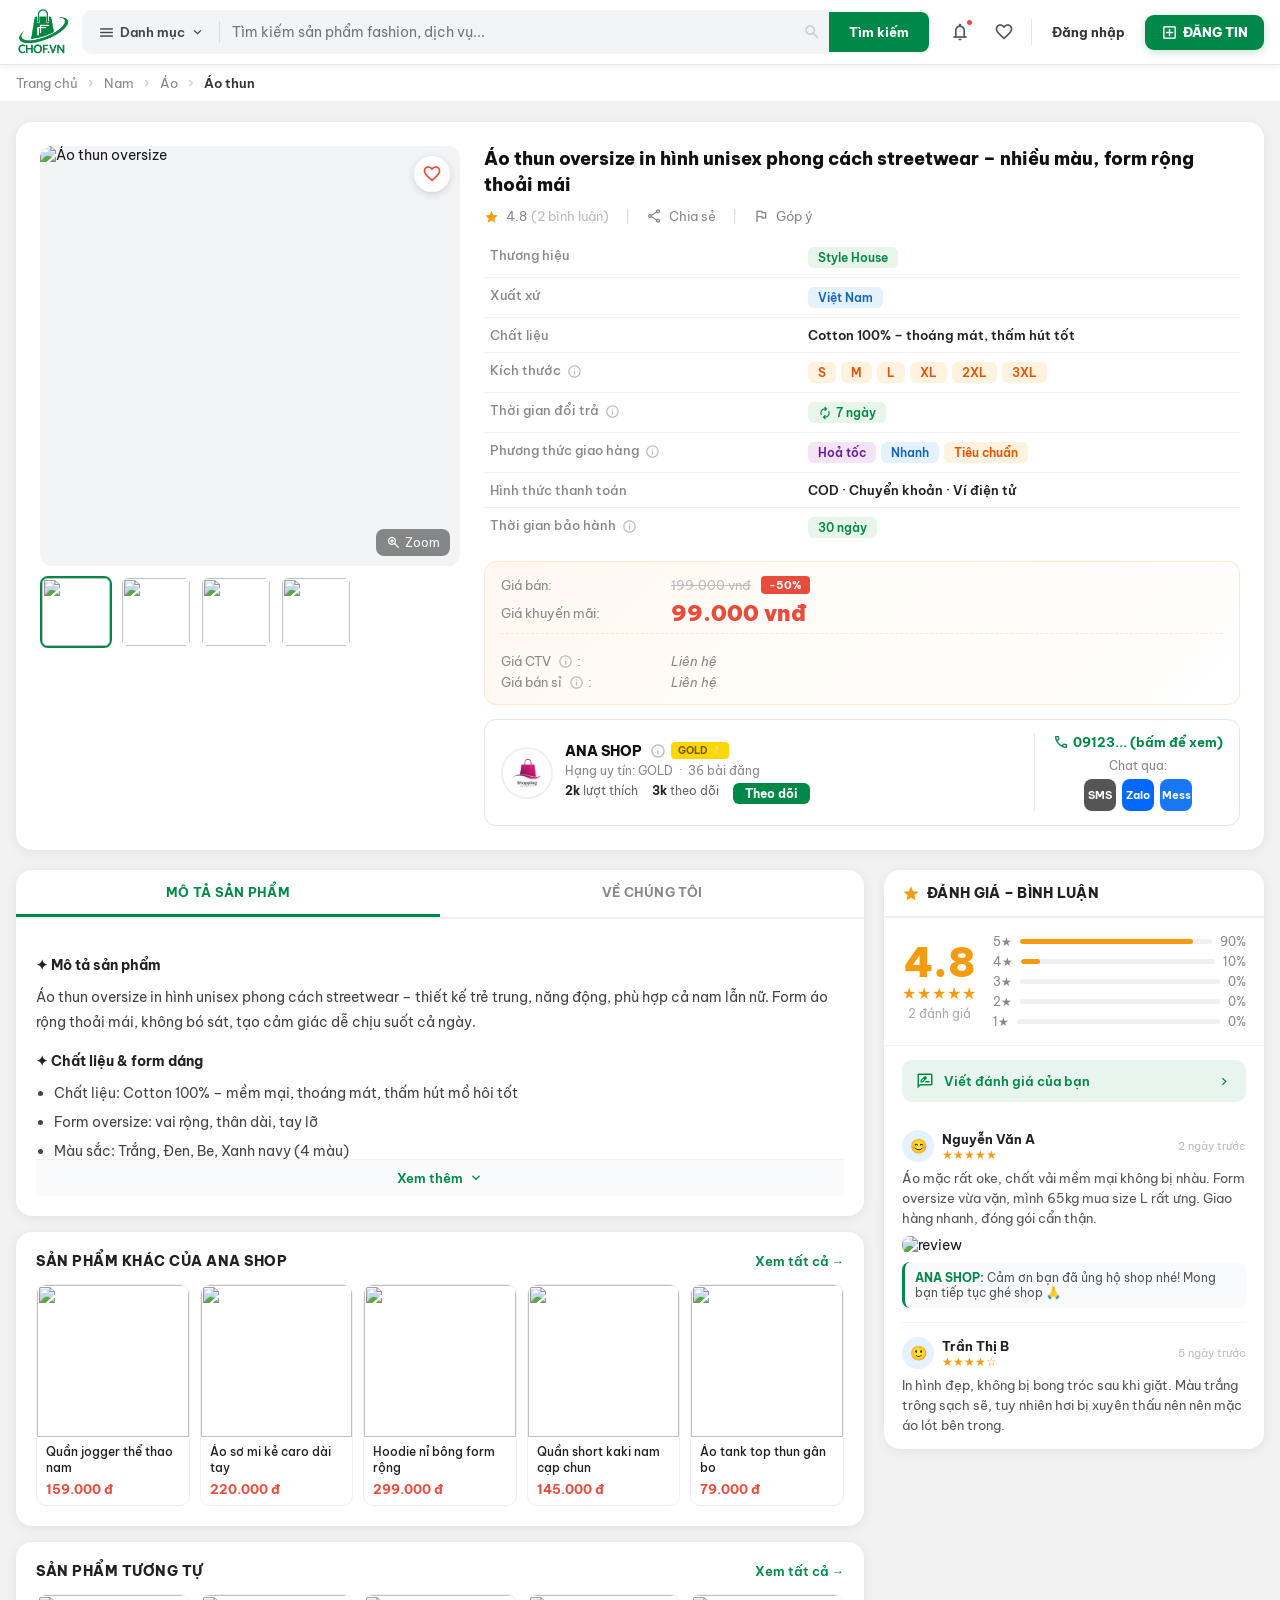
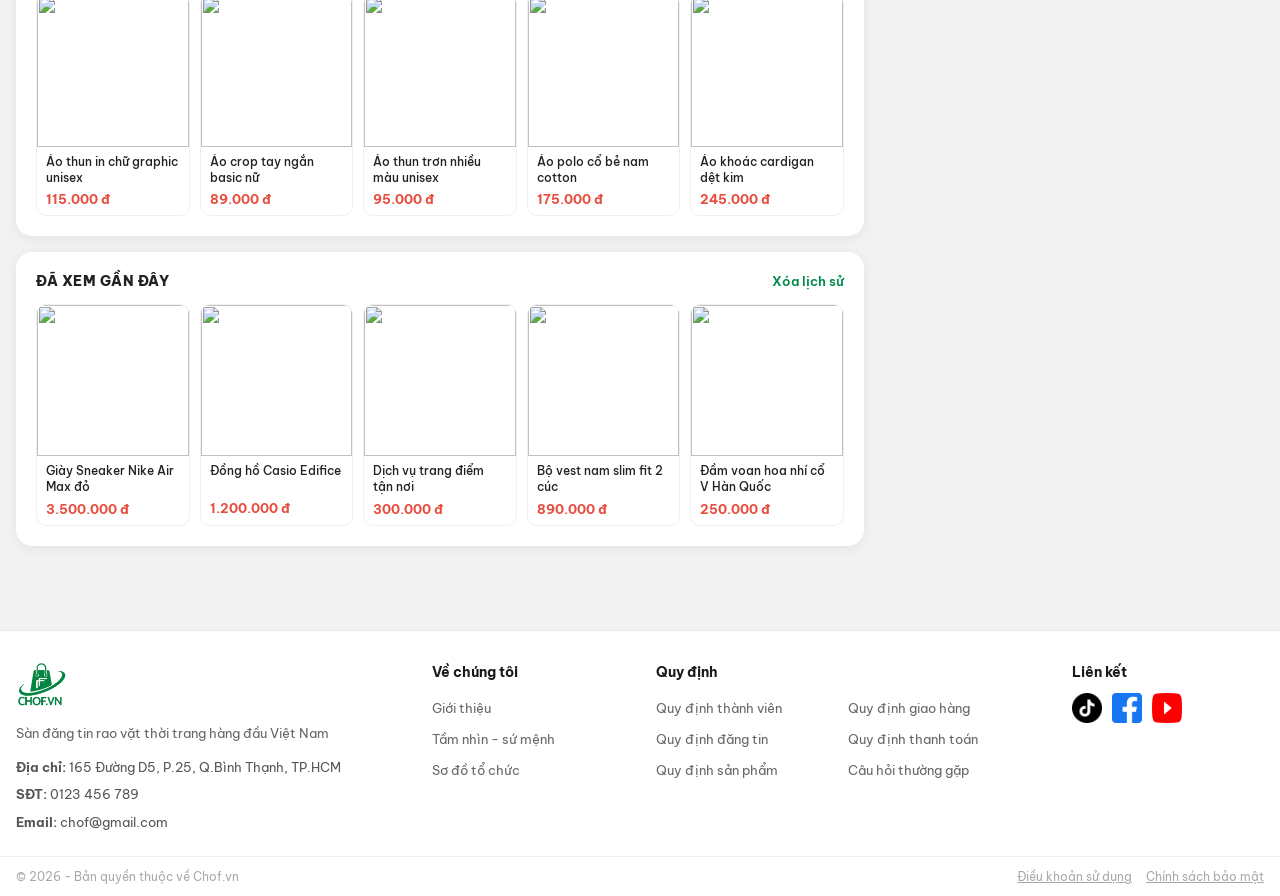
==== commit 3a91b2bb: "sửa button" ====
--- a/detail.html
+++ b/detail.html
@@ -1,11 +1,14 @@
 <!DOCTYPE html>
 <html lang="vi">
+
 <head>
     <meta charset="utf-8" />
     <meta name="viewport" content="width=device-width, initial-scale=1.0" />
     <title>Áo thun oversize unisex – Chof.vn</title>
-    <link href="https://fonts.googleapis.com/css2?family=Be+Vietnam+Pro:wght@400;500;600;700;800;900&display=swap" rel="stylesheet" />
-    <link href="https://fonts.googleapis.com/css2?family=Material+Symbols+Outlined:wght,FILL@100..700,0..1&display=swap" rel="stylesheet" />
+    <link href="https://fonts.googleapis.com/css2?family=Be+Vietnam+Pro:wght@400;500;600;700;800;900&display=swap"
+        rel="stylesheet" />
+    <link href="https://fonts.googleapis.com/css2?family=Material+Symbols+Outlined:wght,FILL@100..700,0..1&display=swap"
+        rel="stylesheet" />
     <style>
         :root {
             --p: #008848;
@@ -14,53 +17,506 @@
             --ac: #f97316;
             --bg: #f2f2f2;
         }
-        * { box-sizing: border-box; margin: 0; padding: 0; }
-        body { font-family: 'Be Vietnam Pro', sans-serif; background: var(--bg); color: #1a1a1a; font-size: 14px; }
-        a { text-decoration: none; color: inherit; }
+
+        * {
+            box-sizing: border-box;
+            margin: 0;
+            padding: 0;
+        }
+
+        body {
+            font-family: 'Be Vietnam Pro', sans-serif;
+            background: var(--bg);
+            color: #1a1a1a;
+            font-size: 14px;
+        }
+
+        a {
+            text-decoration: none;
+            color: inherit;
+        }
+
         .ms {
             font-family: 'Material Symbols Outlined';
-            font-weight: normal; font-style: normal; font-size: 20px; line-height: 1;
-            letter-spacing: normal; text-transform: none; display: inline-block;
-            white-space: nowrap; direction: ltr;
+            font-weight: normal;
+            font-style: normal;
+            font-size: 20px;
+            line-height: 1;
+            letter-spacing: normal;
+            text-transform: none;
+            display: inline-block;
+            white-space: nowrap;
+            direction: ltr;
             font-variation-settings: 'FILL' 0, 'wght' 400, 'GRAD' 0, 'opsz' 24;
             vertical-align: middle;
         }
-        .msf { font-variation-settings: 'FILL' 1, 'wght' 400, 'GRAD' 0, 'opsz' 24; }
-
-        /* ══ HEADER ══ */
-        header { position: sticky; top: 0; z-index: 500; background: #fff; border-bottom: 1px solid #e5e7eb; box-shadow: 0 1px 6px rgba(0,0,0,.07); }
-        .hdr { max-width: 1280px; margin: 0 auto; padding: 0 16px; height: 64px; display: flex; align-items: center; gap: 12px; }
-        .logo-txt { font-size: 22px; font-weight: 900; color: var(--p); }
-        .logo-txt em { color: var(--ac); font-style: normal; }
-        .sw { flex: 1; position: relative; min-width: 0; }
-        .sb { display: flex; align-items: stretch; height: 44px; background: #f3f4f6; border: 2px solid transparent; border-radius: 10px; transition: border-color .18s, background .18s; }
-        .sb:focus-within { border-color: var(--p); background: #fff; }
-        .scat { display: flex; align-items: center; gap: 5px; padding: 0 14px; font-size: 13px; font-weight: 600; color: #444; background: none; border: none; cursor: pointer; white-space: nowrap; flex-shrink: 0; font-family: inherit; }
-        .sdiv { width: 1px; background: #ddd; margin: 9px 0; flex-shrink: 0; }
-        .sinput { flex: 1; border: none; background: transparent; outline: none; padding: 0 12px; font-size: 13.5px; font-family: inherit; min-width: 0; }
-        .sbtn { background: var(--p); color: #fff; border: none; padding: 0 20px; font-weight: 700; font-size: 13px; cursor: pointer; border-radius: 0 8px 8px 0; font-family: inherit; white-space: nowrap; transition: background .15s; flex-shrink: 0; }
-        .sbtn:hover { background: var(--pd); }
-        .ha { display: flex; align-items: center; gap: 10px; flex-shrink: 0; }
-        .ibtn { background: none; border: none; cursor: pointer; color: #555; padding: 7px; display: flex; align-items: center; border-radius: 8px; position: relative; }
-        .ibtn:hover { background: #f3f4f6; }
-        .ndot { position: absolute; top: 4px; right: 4px; width: 7px; height: 7px; background: #e74c3c; border-radius: 50%; border: 1.5px solid #fff; }
-        .hdiv { width: 1px; height: 26px; background: #e5e7eb; flex-shrink: 0; }
-        .blogin { background: none; border: none; font-size: 13px; font-weight: 700; color: #333; cursor: pointer; font-family: inherit; padding: 7px 10px; border-radius: 8px; transition: color .15s; }
-        .blogin:hover { color: var(--p); }
-        .bpost { background: var(--p); color: #fff; border: none; padding: 9px 16px; border-radius: 9px; font-weight: 800; font-size: 13px; cursor: pointer; display: flex; align-items: center; gap: 5px; font-family: inherit; box-shadow: 0 2px 8px rgba(0,136,72,.25); white-space: nowrap; transition: background .15s; }
-        .bpost:hover { background: var(--pd); }
-        .bpost-plus { display: none; }
+
+        .msf {
+            font-variation-settings: 'FILL' 1, 'wght' 400, 'GRAD' 0, 'opsz' 24;
+        }
+
+
+        /* ══════════════════════════════════════
+           [HEADER] Sticky header & logo
+        ══════════════════════════════════════ */
+        header {
+            position: sticky;
+            top: 0;
+            z-index: 500;
+            background: #fff;
+            border-bottom: 1px solid #e5e7eb;
+            box-shadow: 0 1px 6px rgba(0, 0, 0, .07);
+        }
+
+        .hdr {
+            max-width: 1280px;
+            margin: 0 auto;
+            padding: 0 16px;
+            height: 64px;
+            display: flex;
+            align-items: center;
+            gap: 12px;
+        }
+
+        .logo img {
+            height: 46px;
+            width: auto;
+            object-fit: contain;
+            display: block;
+        }
+
+        .logo-txt {
+            font-size: 22px;
+            font-weight: 900;
+            color: var(--p);
+        }
+
+        .logo-txt em {
+            color: var(--ac);
+            font-style: normal;
+        }
+
+        /* ══════════════════════════════════════
+           [HEADER] Search bar
+        ══════════════════════════════════════ */
+        .sw {
+            flex: 1;
+            position: relative;
+            min-width: 0;
+        }
+
+        .sb {
+            display: flex;
+            align-items: stretch;
+            height: 44px;
+            background: #f3f4f6;
+            border: 2px solid transparent;
+            border-radius: 10px;
+            transition: border-color .18s, background .18s;
+        }
+
+        .sb:focus-within {
+            border-color: var(--p);
+            background: #fff;
+        }
+
+        .sb:focus-within .sdiv {
+            background: #d4e9dd;
+        }
+
+        .scat {
+            display: flex;
+            align-items: center;
+            gap: 5px;
+            padding: 0 14px;
+            font-size: 13px;
+            font-weight: 600;
+            color: #444;
+            background: none;
+            border: none;
+            cursor: pointer;
+            white-space: nowrap;
+            flex-shrink: 0;
+            font-family: inherit;
+            transition: color .15s;
+        }
+
+        .scat:hover {
+            color: var(--p);
+        }
+
+        .sdiv {
+            width: 1px;
+            background: #ddd;
+            margin: 9px 0;
+            flex-shrink: 0;
+            transition: background .18s;
+        }
+
+        .sinput {
+            flex: 1;
+            border: none;
+            background: transparent;
+            outline: none;
+            padding: 0 12px;
+            font-size: 13.5px;
+            font-family: inherit;
+            min-width: 0;
+        }
+
+        .sico {
+            display: flex;
+            align-items: center;
+            padding: 0 8px;
+            color: #ccc;
+            background: none;
+            border: none;
+            cursor: pointer;
+            flex-shrink: 0;
+        }
+
+        .sbtn {
+            background: var(--p);
+            color: #fff;
+            border: none;
+            padding: 0 20px;
+            font-weight: 700;
+            font-size: 13px;
+            cursor: pointer;
+            border-radius: 0 8px 8px 0;
+            font-family: inherit;
+            white-space: nowrap;
+            transition: background .15s;
+            flex-shrink: 0;
+        }
+
+        .sbtn:hover {
+            background: var(--pd);
+        }
+
+        /* ══════════════════════════════════════
+           [HEADER] Mega menu
+        ══════════════════════════════════════ */
+        .manchor {
+            position: absolute;
+            top: calc(100% + 6px);
+            left: 0;
+            z-index: 800;
+        }
+
+        .mm {
+            display: none;
+            width: min(920px, 96vw);
+            background: #fff;
+            border: 1px solid #e5e7eb;
+            border-radius: 12px;
+            box-shadow: 0 16px 48px rgba(0, 0, 0, .13);
+            overflow: hidden;
+        }
+
+        .mm.open {
+            display: flex;
+        }
+
+        .mml {
+            width: 196px;
+            background: #f9fafb;
+            border-right: 1px solid #f0f0f0;
+            padding: 6px 0;
+            flex-shrink: 0;
+        }
+
+        .ml1 {
+            display: flex;
+            align-items: center;
+            justify-content: space-between;
+            padding: 10px 14px;
+            font-size: 13px;
+            font-weight: 500;
+            cursor: pointer;
+            border-left: 3px solid transparent;
+            color: #444;
+            transition: background .12s, color .12s;
+        }
+
+        .ml1:hover,
+        .ml1.active {
+            background: #fff;
+            color: var(--p);
+            border-left-color: var(--p);
+            font-weight: 600;
+        }
+
+        .mmr {
+            flex: 1;
+            padding: 20px 24px;
+            overflow-y: auto;
+            max-height: 480px;
+        }
+
+        .mp {
+            display: none;
+        }
+
+        .mp.active {
+            display: grid;
+            grid-template-columns: repeat(auto-fill, minmax(140px, 1fr));
+            gap: 18px 24px;
+        }
+
+        .mp h3 {
+            font-size: 12px;
+            font-weight: 700;
+            color: var(--p);
+            margin-bottom: 7px;
+            padding-bottom: 5px;
+            border-bottom: 1px solid #f0f0f0;
+        }
+
+        .mp ul {
+            list-style: none;
+        }
+
+        .mp li {
+            font-size: 12px;
+            color: #555;
+            padding: 3px 0;
+            cursor: pointer;
+            transition: color .12s;
+        }
+
+        .mp li:hover {
+            color: var(--p);
+        }
+
+        /* ══════════════════════════════════════
+           [HEADER] Search dropdown
+        ══════════════════════════════════════ */
+        .sdrop {
+            display: none;
+            position: absolute;
+            top: calc(100% + 6px);
+            left: 0;
+            right: 0;
+            background: #fff;
+            border: 1px solid #e5e7eb;
+            border-radius: 12px;
+            box-shadow: 0 12px 36px rgba(0, 0, 0, .1);
+            z-index: 799;
+            padding: 16px;
+        }
+
+        .sdrop.open {
+            display: block;
+        }
+
+        .sdt {
+            font-size: 10.5px;
+            font-weight: 700;
+            color: #aaa;
+            text-transform: uppercase;
+            letter-spacing: .5px;
+            margin-bottom: 8px;
+        }
+
+        .sdtags {
+            display: flex;
+            flex-wrap: wrap;
+            gap: 6px;
+            margin-bottom: 4px;
+        }
+
+        .sdtag {
+            padding: 5px 12px;
+            background: #f3f4f6;
+            border-radius: 20px;
+            font-size: 12px;
+            color: #444;
+            cursor: pointer;
+            transition: background .12s, color .12s;
+            display: flex;
+            align-items: center;
+            gap: 4px;
+        }
+
+        .sdtag:hover {
+            background: var(--pl);
+            color: var(--p);
+        }
+
+        .sditem {
+            display: flex;
+            align-items: center;
+            gap: 10px;
+            padding: 7px 6px;
+            border-radius: 8px;
+            cursor: pointer;
+            transition: background .12s;
+        }
+
+        .sditem:hover {
+            background: #f9fafb;
+        }
+
+        .sditem img {
+            width: 38px;
+            height: 38px;
+            object-fit: cover;
+            border-radius: 6px;
+            flex-shrink: 0;
+        }
+
+        .sdn {
+            font-size: 12.5px;
+            font-weight: 500;
+            color: #222;
+        }
+
+        .sdpr {
+            font-size: 12px;
+            color: #e74c3c;
+            font-weight: 600;
+        }
+
+        .sdsh {
+            font-size: 11px;
+            color: #aaa;
+        }
+
+        .sdsep {
+            height: 1px;
+            background: #f0f0f0;
+            margin: 10px 0;
+        }
+
+        /* ══════════════════════════════════════
+           [HEADER] Actions (notify, fav, login, post)
+        ══════════════════════════════════════ */
+        .ha {
+            display: flex;
+            align-items: center;
+            gap: 10px;
+            flex-shrink: 0;
+        }
+
+        .ibtn {
+            background: none;
+            border: none;
+            cursor: pointer;
+            color: #555;
+            padding: 7px;
+            display: flex;
+            align-items: center;
+            border-radius: 8px;
+            position: relative;
+        }
+
+        .ibtn:hover {
+            background: #f3f4f6;
+        }
+
+        .ndot {
+            position: absolute;
+            top: 4px;
+            right: 4px;
+            width: 7px;
+            height: 7px;
+            background: #e74c3c;
+            border-radius: 50%;
+            border: 1.5px solid #fff;
+        }
+
+        .hdiv {
+            width: 1px;
+            height: 26px;
+            background: #e5e7eb;
+            flex-shrink: 0;
+        }
+
+        .blogin {
+            background: none;
+            border: none;
+            font-size: 13px;
+            font-weight: 700;
+            color: #333;
+            cursor: pointer;
+            font-family: inherit;
+            padding: 7px 10px;
+            border-radius: 8px;
+            transition: color .15s;
+        }
+
+        .blogin:hover {
+            color: var(--p);
+        }
+
+        .bpost {
+            background: var(--p);
+            color: #fff;
+            border: none;
+            padding: 9px 16px;
+            border-radius: 9px;
+            font-weight: 800;
+            font-size: 13px;
+            cursor: pointer;
+            display: flex;
+            align-items: center;
+            gap: 5px;
+            font-family: inherit;
+            box-shadow: 0 2px 8px rgba(0, 136, 72, .25);
+            white-space: nowrap;
+            transition: background .15s;
+        }
+
+        .bpost:hover {
+            background: var(--pd);
+        }
+
+        .bpost-plus {
+            display: none;
+        }
 
         /* ══ BREADCRUMB ══ */
-        .breadcrumb-bar { background: #fff; border-bottom: 1px solid #eee; }
-        .breadcrumb-inner { max-width: 1280px; margin: 0 auto; padding: 10px 16px; display: flex; align-items: center; gap: 6px; font-size: 12.5px; color: #888; flex-wrap: wrap; }
-        .breadcrumb-inner a { color: #888; }
-        .breadcrumb-inner a:hover { color: var(--p); }
-        .bc-sep { color: #ccc; }
-        .bc-cur { color: #333; font-weight: 600; }
+        .breadcrumb-bar {
+            background: #fff;
+            border-bottom: 1px solid #eee;
+        }
+
+        .breadcrumb-inner {
+            max-width: 1280px;
+            margin: 0 auto;
+            padding: 10px 16px;
+            display: flex;
+            align-items: center;
+            gap: 6px;
+            font-size: 12.5px;
+            color: #888;
+            flex-wrap: wrap;
+        }
+
+        .breadcrumb-inner a {
+            color: #888;
+        }
+
+        .breadcrumb-inner a:hover {
+            color: var(--p);
+        }
+
+        .bc-sep {
+            color: #ccc;
+        }
+
+        .bc-cur {
+            color: #333;
+            font-weight: 600;
+        }
 
         /* ══ MAIN ══ */
-        .main { max-width: 1280px; margin: 0 auto; padding: 20px 16px 48px; }
+        .main {
+            max-width: 1280px;
+            margin: 0 auto;
+            padding: 20px 16px 48px;
+        }
 
         /* ══ TOP SECTION: image + info ══ */
         .detail-top {
@@ -70,12 +526,17 @@
             background: #fff;
             border-radius: 16px;
             padding: 24px;
-            box-shadow: 0 2px 12px rgba(0,0,0,.07);
+            box-shadow: 0 2px 12px rgba(0, 0, 0, .07);
             margin-bottom: 20px;
         }
 
         /* ── Image gallery ── */
-        .gallery { display: flex; flex-direction: column; gap: 10px; }
+        .gallery {
+            display: flex;
+            flex-direction: column;
+            gap: 10px;
+        }
+
         .gallery-main {
             position: relative;
             aspect-ratio: 1/1;
@@ -84,62 +545,198 @@
             background: #f3f4f6;
             cursor: zoom-in;
         }
-        .gallery-main img { width: 100%; height: 100%; object-fit: cover; transition: transform .4s; }
-        .gallery-main:hover img { transform: scale(1.06); }
+
+        .gallery-main img {
+            width: 100%;
+            height: 100%;
+            object-fit: cover;
+            transition: transform .4s;
+        }
+
+        .gallery-main:hover img {
+            transform: scale(1.06);
+        }
+
         .gallery-zoom {
-            position: absolute; bottom: 10px; right: 10px;
-            background: rgba(0,0,0,.45); color: #fff; border: none; border-radius: 8px;
-            padding: 6px 10px; font-size: 12px; cursor: pointer; display: flex; align-items: center; gap: 4px;
-            font-family: inherit; backdrop-filter: blur(4px);
-        }
+            position: absolute;
+            bottom: 10px;
+            right: 10px;
+            background: rgba(0, 0, 0, .45);
+            color: #fff;
+            border: none;
+            border-radius: 8px;
+            padding: 6px 10px;
+            font-size: 12px;
+            cursor: pointer;
+            display: flex;
+            align-items: center;
+            gap: 4px;
+            font-family: inherit;
+            backdrop-filter: blur(4px);
+        }
+
         .gallery-fav {
-            position: absolute; top: 10px; right: 10px;
-            width: 36px; height: 36px; border-radius: 50%;
-            background: rgba(255,255,255,.9); border: none; cursor: pointer;
-            display: flex; align-items: center; justify-content: center;
-            box-shadow: 0 2px 8px rgba(0,0,0,.15); transition: all .15s;
-        }
-        .gallery-fav:hover { background: #ffe4e4; }
-        .gallery-fav .ms { color: #e74c3c; font-size: 20px; }
-        .gallery-thumbs { display: flex; gap: 8px; }
+            position: absolute;
+            top: 10px;
+            right: 10px;
+            width: 36px;
+            height: 36px;
+            border-radius: 50%;
+            background: rgba(255, 255, 255, .9);
+            border: none;
+            cursor: pointer;
+            display: flex;
+            align-items: center;
+            justify-content: center;
+            box-shadow: 0 2px 8px rgba(0, 0, 0, .15);
+            transition: all .15s;
+        }
+
+        .gallery-fav:hover {
+            background: #ffe4e4;
+        }
+
+        .gallery-fav .ms {
+            color: #e74c3c;
+            font-size: 20px;
+        }
+
+        .gallery-thumbs {
+            display: flex;
+            gap: 8px;
+        }
+
         .thumb {
-            width: 72px; height: 72px; border-radius: 8px; overflow: hidden; cursor: pointer;
-            border: 2.5px solid transparent; transition: border-color .15s; flex-shrink: 0;
-        }
-        .thumb.active { border-color: var(--p); }
-        .thumb img { width: 100%; height: 100%; object-fit: cover; }
+            width: 72px;
+            height: 72px;
+            border-radius: 8px;
+            overflow: hidden;
+            cursor: pointer;
+            border: 2.5px solid transparent;
+            transition: border-color .15s;
+            flex-shrink: 0;
+        }
+
+        .thumb.active {
+            border-color: var(--p);
+        }
+
+        .thumb img {
+            width: 100%;
+            height: 100%;
+            object-fit: cover;
+        }
 
         /* ── Product info ── */
         .pinfo {}
+
         .pinfo-title {
-            font-size: 18px; font-weight: 800; line-height: 1.45; color: #111;
+            font-size: 18px;
+            font-weight: 800;
+            line-height: 1.45;
+            color: #111;
             margin-bottom: 10px;
         }
+
         .pinfo-actions {
-            display: flex; align-items: center; gap: 16px;
-            margin-bottom: 14px; font-size: 13px; color: #888;
-        }
-        .pinfo-actions a { color: #888; display: flex; align-items: center; gap: 4px; }
-        .pinfo-actions a:hover { color: var(--p); }
-        .pinfo-actions .sep { color: #ddd; }
+            display: flex;
+            align-items: center;
+            gap: 16px;
+            margin-bottom: 14px;
+            font-size: 13px;
+            color: #888;
+        }
+
+        .pinfo-actions a {
+            color: #888;
+            display: flex;
+            align-items: center;
+            gap: 4px;
+        }
+
+        .pinfo-actions a:hover {
+            color: var(--p);
+        }
+
+        .pinfo-actions .sep {
+            color: #ddd;
+        }
 
         /* Spec rows */
-        .spec-table { width: 100%; border-collapse: collapse; margin-bottom: 14px; }
-        .spec-table tr { border-bottom: 1px solid #f0f0f0; }
-        .spec-table tr:last-child { border-bottom: none; }
-        .spec-table td { padding: 9px 6px; font-size: 13px; vertical-align: top; }
-        .spec-table td:first-child { color: #888; font-weight: 500; white-space: nowrap; width: 42%; }
-        .spec-table td:last-child { color: #222; font-weight: 600; }
+        .spec-table {
+            width: 100%;
+            border-collapse: collapse;
+            margin-bottom: 14px;
+        }
+
+        .spec-table tr {
+            border-bottom: 1px solid #f0f0f0;
+        }
+
+        .spec-table tr:last-child {
+            border-bottom: none;
+        }
+
+        .spec-table td {
+            padding: 9px 6px;
+            font-size: 13px;
+            vertical-align: top;
+        }
+
+        .spec-table td:first-child {
+            color: #888;
+            font-weight: 500;
+            white-space: nowrap;
+            width: 42%;
+        }
+
+        .spec-table td:last-child {
+            color: #222;
+            font-weight: 600;
+        }
+
         .spec-badge {
-            display: inline-flex; align-items: center; gap: 4px;
-            padding: 3px 10px; border-radius: 6px; font-size: 12px; font-weight: 600;
-        }
-        .spec-badge.green { background: #e8f5e9; color: var(--p); }
-        .spec-badge.orange { background: #fff3e0; color: #e65100; }
-        .spec-badge.blue { background: #e3f2fd; color: #1565c0; }
-        .spec-badge.purple { background: #f3e5f5; color: #6a1b9a; }
-        .info-icon { display: inline-flex; align-items: center; color: #bbb; cursor: pointer; vertical-align: middle; margin-left: 3px; }
-        .info-icon:hover { color: var(--ac); }
+            display: inline-flex;
+            align-items: center;
+            gap: 4px;
+            padding: 3px 10px;
+            border-radius: 6px;
+            font-size: 12px;
+            font-weight: 600;
+        }
+
+        .spec-badge.green {
+            background: #e8f5e9;
+            color: var(--p);
+        }
+
+        .spec-badge.orange {
+            background: #fff3e0;
+            color: #e65100;
+        }
+
+        .spec-badge.blue {
+            background: #e3f2fd;
+            color: #1565c0;
+        }
+
+        .spec-badge.purple {
+            background: #f3e5f5;
+            color: #6a1b9a;
+        }
+
+        .info-icon {
+            display: inline-flex;
+            align-items: center;
+            color: #bbb;
+            cursor: pointer;
+            vertical-align: middle;
+            margin-left: 3px;
+        }
+
+        .info-icon:hover {
+            color: var(--ac);
+        }
 
         /* Price block */
         .price-block {
@@ -149,49 +746,197 @@
             padding: 14px 16px;
             margin-bottom: 14px;
         }
-        .price-row { display: flex; align-items: center; gap: 10px; margin-bottom: 5px; }
-        .price-row:last-child { margin-bottom: 0; }
-        .price-lbl { font-size: 13px; color: #888; width: 160px; flex-shrink: 0; display: flex; align-items: center; gap: 4px; }
-        .price-ori { font-size: 13px; color: #bbb; text-decoration: line-through; }
-        .price-sale { font-size: 22px; font-weight: 900; color: #e74c3c; }
-        .price-discount { background: #e74c3c; color: #fff; font-size: 11px; font-weight: 700; padding: 2px 8px; border-radius: 4px; }
-        .price-promo { font-size: 15px; font-weight: 800; color: var(--ac); }
-        .price-contact { font-size: 13px; color: #888; font-style: italic; }
+
+        .price-row {
+            display: flex;
+            align-items: center;
+            gap: 10px;
+            margin-bottom: 5px;
+        }
+
+        .price-row:last-child {
+            margin-bottom: 0;
+        }
+
+        .price-lbl {
+            font-size: 13px;
+            color: #888;
+            width: 160px;
+            flex-shrink: 0;
+            display: flex;
+            align-items: center;
+            gap: 4px;
+        }
+
+        .price-ori {
+            font-size: 13px;
+            color: #bbb;
+            text-decoration: line-through;
+        }
+
+        .price-sale {
+            font-size: 22px;
+            font-weight: 900;
+            color: #e74c3c;
+        }
+
+        .price-discount {
+            background: #e74c3c;
+            color: #fff;
+            font-size: 11px;
+            font-weight: 700;
+            padding: 2px 8px;
+            border-radius: 4px;
+        }
+
+        .price-promo {
+            font-size: 15px;
+            font-weight: 800;
+            color: var(--ac);
+        }
+
+        .price-contact {
+            font-size: 13px;
+            color: #888;
+            font-style: italic;
+        }
 
         /* Shop block */
         .shop-block {
             border: 1.5px solid #e5e7eb;
             border-radius: 12px;
             padding: 14px 16px;
-            display: grid;
-            grid-template-columns: 1fr auto;
+
+            display: flex;
+            justify-content: space-between;
+            align-items: center;
+            gap: 18px;
+        }
+
+        /* Left */
+        .shop-left {
+            display: flex;
+            align-items: center;
             gap: 12px;
-            align-items: center;
-        }
-        .shop-left { display: flex; align-items: center; gap: 12px; }
-        .shop-avatar { width: 52px; height: 52px; border-radius: 50%; overflow: hidden; flex-shrink: 0; border: 2.5px solid #f0f0f0; display: flex; align-items: center; justify-content: center; background: #fff8e1; font-size: 28px; }
-        .shop-name { font-size: 14px; font-weight: 800; color: #111; display: flex; align-items: center; gap: 5px; }
-        .shop-badge { background: #ffd700; color: #7a5500; font-size: 10px; font-weight: 700; padding: 2px 7px; border-radius: 4px; }
-        .shop-meta { font-size: 12px; color: #888; margin-top: 3px; }
-        .shop-stats { display: flex; gap: 14px; margin-top: 5px; font-size: 12px; color: #666; }
-        .shop-stats b { color: #222; }
-        .shop-divider { width: 1px; background: #e5e7eb; align-self: stretch; }
-        .shop-contact { text-align: center; }
+        }
+
+        /* Avatar */
+        .shop-avatar {
+            width: 52px;
+            height: 52px;
+            border-radius: 50%;
+            border: 2.5px solid #f0f0f0;
+            display: flex;
+            align-items: center;
+            justify-content: center;
+            background: #fff8e1;
+            font-size: 28px;
+            flex-shrink: 0;
+        }
+
+        /* Name */
+        .shop-name {
+            font-size: 14px;
+            font-weight: 800;
+            color: #111;
+            display: flex;
+            align-items: center;
+            gap: 5px;
+        }
+
+        .shop-badge {
+            background: #ffd700;
+            color: #7a5500;
+            font-size: 10px;
+            font-weight: 700;
+            padding: 2px 7px;
+            border-radius: 4px;
+        }
+
+        .shop-meta {
+            font-size: 12px;
+            color: #888;
+            margin-top: 3px;
+        }
+
+        .shop-stats {
+            display: flex;
+            gap: 14px;
+            margin-top: 5px;
+            font-size: 12px;
+            color: #666;
+        }
+
+        .shop-stats b {
+            color: #222;
+        }
+
+        /* Right contact */
+        .shop-contact {
+            padding-left: 18px;
+            border-left: 1px solid #e5e7eb;
+            text-align: center;
+        }
+
+        /* Phone */
         .shop-phone {
-            font-size: 13px; font-weight: 700; color: var(--p);
-            cursor: pointer; display: flex; align-items: center; justify-content: center; gap: 4px; margin-bottom: 8px;
-        }
-        .shop-phone:hover { text-decoration: underline; }
-        .shop-chat-lbl { font-size: 11.5px; color: #888; margin-bottom: 6px; }
-        .chat-icons { display: flex; gap: 6px; justify-content: center; }
+            font-size: 13px;
+            font-weight: 700;
+            color: var(--p);
+            cursor: pointer;
+            display: flex;
+            align-items: center;
+            justify-content: center;
+            gap: 4px;
+            margin-bottom: 8px;
+        }
+
+        .shop-phone:hover {
+            text-decoration: underline;
+        }
+
+        /* Chat */
+        .shop-chat-lbl {
+            font-size: 11.5px;
+            color: #888;
+            margin-bottom: 6px;
+        }
+
+        .chat-icons {
+            display: flex;
+            gap: 6px;
+            justify-content: center;
+        }
+
         .chat-icon {
-            width: 32px; height: 32px; border-radius: 8px; display: flex; align-items: center; justify-content: center;
-            font-size: 11px; font-weight: 700; color: #fff; cursor: pointer; transition: opacity .15s;
-        }
-        .chat-icon:hover { opacity: .85; }
-        .ci-sms { background: #555; }
-        .ci-zalo { background: #0068ff; }
-        .ci-fb { background: #1877f2; }
+            width: 32px;
+            height: 32px;
+            border-radius: 8px;
+            display: flex;
+            align-items: center;
+            justify-content: center;
+            font-size: 11px;
+            font-weight: 700;
+            color: #fff;
+            cursor: pointer;
+            transition: opacity .15s;
+        }
+
+        .chat-icon:hover {
+            opacity: .85;
+        }
+
+        .ci-sms {
+            background: #555;
+        }
+
+        .ci-zalo {
+            background: #0068ff;
+        }
+
+        .ci-fb {
+            background: #1877f2;
+        }
 
         /* ══ MIDDLE: tabs + comments ══ */
         .detail-mid {
@@ -202,669 +947,2247 @@
         }
 
         /* Tab section */
-        .tab-card { background: #fff; border-radius: 16px; box-shadow: 0 2px 12px rgba(0,0,0,.07); overflow: hidden; }
-        .tab-header { display: flex; border-bottom: 2px solid #f0f0f0; }
+        .tab-card {
+            background: #fff;
+            border-radius: 16px;
+            box-shadow: 0 2px 12px rgba(0, 0, 0, .07);
+            overflow: hidden;
+        }
+
+        .tab-header {
+            display: flex;
+            border-bottom: 2px solid #f0f0f0;
+        }
+
         .tab-btn {
-            flex: 1; padding: 14px 16px; font-size: 13px; font-weight: 700; color: #888;
-            border: none; background: none; cursor: pointer; font-family: inherit;
-            border-bottom: 3px solid transparent; transition: color .15s; text-transform: uppercase; letter-spacing: .3px;
-        }
-        .tab-btn.active { color: var(--p); border-bottom-color: var(--p); }
-        .tab-body { padding: 20px; min-height: 200px; }
-        .tab-pane { display: none; }
-        .tab-pane.active { display: block; }
-        .desc-content { font-size: 13.5px; line-height: 1.85; color: #444; }
-        .desc-content h4 { font-size: 14px; font-weight: 700; color: #222; margin: 14px 0 6px; }
-        .desc-content ul { padding-left: 18px; }
-        .desc-content li { margin-bottom: 4px; }
+            flex: 1;
+            padding: 14px 16px;
+            font-size: 13px;
+            font-weight: 700;
+            color: #888;
+            border: none;
+            background: none;
+            cursor: pointer;
+            font-family: inherit;
+            border-bottom: 3px solid transparent;
+            transition: color .15s;
+            text-transform: uppercase;
+            letter-spacing: .3px;
+        }
+
+        .tab-btn.active {
+            color: var(--p);
+            border-bottom-color: var(--p);
+        }
+
+        .tab-body {
+            padding: 20px;
+            min-height: 200px;
+        }
+
+        .tab-pane {
+            display: none;
+        }
+
+        .tab-pane.active {
+            display: block;
+        }
+
+        .desc-content {
+            font-size: 13.5px;
+            line-height: 1.85;
+            color: #444;
+        }
+
+        .desc-content h4 {
+            font-size: 14px;
+            font-weight: 700;
+            color: #222;
+            margin: 14px 0 6px;
+        }
+
+        .desc-content ul {
+            padding-left: 18px;
+        }
+
+        .desc-content li {
+            margin-bottom: 4px;
+        }
+
         .see-more-btn {
-            display: flex; align-items: center; justify-content: center; gap: 5px;
-            width: 100%; padding: 10px; background: #f9fafb; border: none; border-top: 1px solid #f0f0f0;
-            font-size: 13px; font-weight: 600; color: var(--p); cursor: pointer; font-family: inherit;
-        }
-        .see-more-btn:hover { background: var(--pl); }
+            display: flex;
+            align-items: center;
+            justify-content: center;
+            gap: 5px;
+            width: 100%;
+            padding: 10px;
+            background: #f9fafb;
+            border: none;
+            border-top: 1px solid #f0f0f0;
+            font-size: 13px;
+            font-weight: 600;
+            color: var(--p);
+            cursor: pointer;
+            font-family: inherit;
+        }
+
+        .see-more-btn:hover {
+            background: var(--pl);
+        }
 
         /* About us */
-        .about-content { font-size: 13.5px; line-height: 1.85; color: #444; }
+        .about-content {
+            font-size: 13.5px;
+            line-height: 1.85;
+            color: #444;
+        }
 
         /* Review section */
-        .review-card { background: #fff; border-radius: 16px; box-shadow: 0 2px 12px rgba(0,0,0,.07); overflow: hidden; }
+        .review-card {
+            background: #fff;
+            border-radius: 16px;
+            box-shadow: 0 2px 12px rgba(0, 0, 0, .07);
+            overflow: hidden;
+        }
+
         .review-header {
-            padding: 14px 18px; border-bottom: 2px solid #f0f0f0;
-            font-size: 14px; font-weight: 800; color: #222; display: flex; align-items: center; gap: 7px;
-            text-transform: uppercase; letter-spacing: .3px;
-        }
+            padding: 14px 18px;
+            border-bottom: 2px solid #f0f0f0;
+            font-size: 14px;
+            font-weight: 800;
+            color: #222;
+            display: flex;
+            align-items: center;
+            gap: 7px;
+            text-transform: uppercase;
+            letter-spacing: .3px;
+        }
+
         .review-summary {
-            padding: 16px 18px; display: flex; align-items: center; gap: 16px; border-bottom: 1px solid #f5f5f5;
-        }
-        .review-score { text-align: center; }
-        .review-score .big { font-size: 40px; font-weight: 900; color: #f39c12; line-height: 1; }
-        .review-score .stars { color: #f39c12; font-size: 16px; letter-spacing: 1px; }
-        .review-score .cnt { font-size: 11.5px; color: #aaa; margin-top: 3px; }
-        .review-bars { flex: 1; display: flex; flex-direction: column; gap: 5px; }
-        .rbar-row { display: flex; align-items: center; gap: 8px; font-size: 11.5px; color: #888; }
-        .rbar-track { flex: 1; height: 5px; background: #f0f0f0; border-radius: 3px; overflow: hidden; }
-        .rbar-fill { height: 100%; background: #f39c12; border-radius: 3px; }
-        .review-list { padding: 0 18px; }
-        .review-item { padding: 14px 0; border-bottom: 1px solid #f5f5f5; }
-        .review-item:last-child { border-bottom: none; }
-        .ri-head { display: flex; align-items: center; gap: 8px; margin-bottom: 6px; }
-        .ri-avatar { width: 32px; height: 32px; border-radius: 50%; background: #e3f2fd; display: flex; align-items: center; justify-content: center; font-size: 14px; flex-shrink: 0; }
-        .ri-name { font-size: 13px; font-weight: 700; color: #222; }
-        .ri-time { font-size: 11px; color: #bbb; margin-left: auto; }
-        .ri-stars { color: #f39c12; font-size: 12px; }
-        .ri-text { font-size: 12.5px; color: #555; line-height: 1.6; }
-        .ri-img { width: 60px; height: 60px; border-radius: 8px; object-fit: cover; margin-top: 8px; cursor: pointer; }
-        .ri-reply { margin-top: 8px; padding: 8px 10px; background: #f9fafb; border-radius: 8px; border-left: 3px solid var(--p); font-size: 12px; color: #555; }
-        .ri-reply strong { color: var(--p); }
+            padding: 16px 18px;
+            display: flex;
+            align-items: center;
+            gap: 16px;
+            border-bottom: 1px solid #f5f5f5;
+        }
+
+        .review-score {
+            text-align: center;
+        }
+
+        .review-score .big {
+            font-size: 40px;
+            font-weight: 900;
+            color: #f39c12;
+            line-height: 1;
+        }
+
+        .review-score .stars {
+            color: #f39c12;
+            font-size: 16px;
+            letter-spacing: 1px;
+        }
+
+        .review-score .cnt {
+            font-size: 11.5px;
+            color: #aaa;
+            margin-top: 3px;
+        }
+
+        .review-bars {
+            flex: 1;
+            display: flex;
+            flex-direction: column;
+            gap: 5px;
+        }
+
+        .rbar-row {
+            display: flex;
+            align-items: center;
+            gap: 8px;
+            font-size: 11.5px;
+            color: #888;
+        }
+
+        .rbar-track {
+            flex: 1;
+            height: 5px;
+            background: #f0f0f0;
+            border-radius: 3px;
+            overflow: hidden;
+        }
+
+        .rbar-fill {
+            height: 100%;
+            background: #f39c12;
+            border-radius: 3px;
+        }
+
+        .review-list {
+            padding: 0 18px;
+        }
+
+        .review-item {
+            padding: 14px 0;
+            border-bottom: 1px solid #f5f5f5;
+        }
+
+        .review-item:last-child {
+            border-bottom: none;
+        }
+
+        .ri-head {
+            display: flex;
+            align-items: center;
+            gap: 8px;
+            margin-bottom: 6px;
+        }
+
+        .ri-avatar {
+            width: 32px;
+            height: 32px;
+            border-radius: 50%;
+            background: #e3f2fd;
+            display: flex;
+            align-items: center;
+            justify-content: center;
+            font-size: 14px;
+            flex-shrink: 0;
+        }
+
+        .ri-name {
+            font-size: 13px;
+            font-weight: 700;
+            color: #222;
+        }
+
+        .ri-time {
+            font-size: 11px;
+            color: #bbb;
+            margin-left: auto;
+        }
+
+        .ri-stars {
+            color: #f39c12;
+            font-size: 12px;
+        }
+
+        .ri-text {
+            font-size: 12.5px;
+            color: #555;
+            line-height: 1.6;
+        }
+
+        .ri-img {
+            width: 60px;
+            height: 60px;
+            border-radius: 8px;
+            object-fit: cover;
+            margin-top: 8px;
+            cursor: pointer;
+        }
+
+        .ri-reply {
+            margin-top: 8px;
+            padding: 8px 10px;
+            background: #f9fafb;
+            border-radius: 8px;
+            border-left: 3px solid var(--p);
+            font-size: 12px;
+            color: #555;
+        }
+
+        .ri-reply strong {
+            color: var(--p);
+        }
+
         .write-review {
-            margin: 14px 18px; padding: 12px 14px; background: var(--pl);
-            border-radius: 10px; display: flex; align-items: center; gap: 10px; cursor: pointer;
-        }
-        .write-review:hover { background: #d4eadd; }
-        .write-review span { font-size: 13px; font-weight: 600; color: var(--p); }
+            margin: 14px 18px;
+            padding: 12px 14px;
+            background: var(--pl);
+            border-radius: 10px;
+            display: flex;
+            align-items: center;
+            gap: 10px;
+            cursor: pointer;
+        }
+
+        .write-review:hover {
+            background: #d4eadd;
+        }
+
+        .write-review span {
+            font-size: 13px;
+            font-weight: 600;
+            color: var(--p);
+        }
 
         /* ══ RELATED SECTIONS ══ */
-        .related-sec { background: #fff; border-radius: 16px; padding: 20px; box-shadow: 0 2px 12px rgba(0,0,0,.07); margin-bottom: 16px; }
-        .related-header { font-size: 14px; font-weight: 800; color: #222; text-transform: uppercase; letter-spacing: .5px; margin-bottom: 14px; display: flex; align-items: center; justify-content: space-between; }
-        .related-header a { font-size: 12.5px; color: var(--p); font-weight: 600; text-transform: none; letter-spacing: 0; }
-        .related-header a:hover { text-decoration: underline; }
-        .mini-grid { display: grid; grid-template-columns: repeat(5, 1fr); gap: 10px; }
+        .related-sec {
+            background: #fff;
+            border-radius: 16px;
+            padding: 20px;
+            box-shadow: 0 2px 12px rgba(0, 0, 0, .07);
+            margin-bottom: 16px;
+        }
+
+        .related-header {
+            font-size: 14px;
+            font-weight: 800;
+            color: #222;
+            text-transform: uppercase;
+            letter-spacing: .5px;
+            margin-bottom: 14px;
+            display: flex;
+            align-items: center;
+            justify-content: space-between;
+        }
+
+        .related-header a {
+            font-size: 12.5px;
+            color: var(--p);
+            font-weight: 600;
+            text-transform: none;
+            letter-spacing: 0;
+        }
+
+        .related-header a:hover {
+            text-decoration: underline;
+        }
+
+        .mini-grid {
+            display: grid;
+            grid-template-columns: repeat(5, 1fr);
+            gap: 10px;
+        }
 
         /* mini card */
-        .mc { border-radius: 10px; overflow: hidden; border: 1px solid #f0f0f0; cursor: pointer; transition: box-shadow .18s, transform .18s; background: #fff; }
-        .mc:hover { box-shadow: 0 4px 16px rgba(0,0,0,.1); transform: translateY(-2px); }
-        .mc-img { aspect-ratio: 1/1; overflow: hidden; }
-        .mc-img img { width: 100%; height: 100%; object-fit: cover; transition: transform .3s; }
-        .mc:hover .mc-img img { transform: scale(1.06); }
-        .mc-info { padding: 7px 9px; }
-        .mc-title { font-size: 11.5px; color: #222; font-weight: 500; display: -webkit-box; -webkit-line-clamp: 2; -webkit-box-orient: vertical; overflow: hidden; line-height: 1.4; margin-bottom: 4px; min-height: 32px; }
-        .mc-price { font-size: 13px; font-weight: 700; color: #e74c3c; }
+        .mc {
+            border-radius: 10px;
+            overflow: hidden;
+            border: 1px solid #f0f0f0;
+            cursor: pointer;
+            transition: box-shadow .18s, transform .18s;
+            background: #fff;
+        }
+
+        .mc:hover {
+            box-shadow: 0 4px 16px rgba(0, 0, 0, .1);
+            transform: translateY(-2px);
+        }
+
+        .mc-img {
+            aspect-ratio: 1/1;
+            overflow: hidden;
+        }
+
+        .mc-img img {
+            width: 100%;
+            height: 100%;
+            object-fit: cover;
+            transition: transform .3s;
+        }
+
+        .mc:hover .mc-img img {
+            transform: scale(1.06);
+        }
+
+        .mc-info {
+            padding: 7px 9px;
+        }
+
+        .mc-title {
+            font-size: 11.5px;
+            color: #222;
+            font-weight: 500;
+            display: -webkit-box;
+            -webkit-line-clamp: 2;
+            -webkit-box-orient: vertical;
+            overflow: hidden;
+            line-height: 1.4;
+            margin-bottom: 4px;
+            min-height: 32px;
+        }
+
+        .mc-price {
+            font-size: 13px;
+            font-weight: 700;
+            color: #e74c3c;
+        }
 
         /* ══ FOOTER ══ */
-        footer { background: #fff; border-top: 1px solid #e5e7eb; }
-        .fi { max-width: 1280px; margin: 0 auto; padding: 32px 16px 20px; display: grid; grid-template-columns: 2fr 1fr 2fr 1fr; gap: 32px; }
-        .fb2 { max-width: 1280px; margin: 0 auto; padding: 12px 16px; border-top: 1px solid #f0f0f0; display: flex; align-items: center; justify-content: space-between; font-size: 12px; color: #aaa; }
+        footer {
+            background: #fff;
+            border-top: 1px solid #e5e7eb;
+        }
+
+        .fi {
+            max-width: 1280px;
+            margin: 0 auto;
+            padding: 32px 16px 20px;
+            display: grid;
+            grid-template-columns: 2fr 1fr 2fr 1fr;
+            gap: 32px;
+        }
+
+        .fb2 {
+            max-width: 1280px;
+            margin: 0 auto;
+            padding: 12px 16px;
+            border-top: 1px solid #f0f0f0;
+            display: flex;
+            align-items: center;
+            justify-content: space-between;
+            font-size: 12px;
+            color: #aaa;
+        }
 
         /* Sticky banner */
-        .sticky-banner { display: none; position: fixed; bottom: 0; left: 0; right: 0; z-index: 600; padding: 10px 12px; background: #fffbea; border-top: 1.5px solid #fbbf24; box-shadow: 0 -4px 18px rgba(0,0,0,.1); }
-        .sticky-banner-inner { display: flex; align-items: center; gap: 10px; max-width: 640px; margin: 0 auto; }
-        .sticky-banner-txt { flex: 1; font-size: 12.5px; font-weight: 500; color: #333; line-height: 1.45; }
-        .sticky-banner-btn { background: #f59e0b; color: #fff; border: none; padding: 8px 16px; border-radius: 8px; font-weight: 700; font-size: 13px; cursor: pointer; font-family: inherit; white-space: nowrap; }
-        .sticky-banner-close { background: none; border: none; cursor: pointer; color: #999; padding: 4px; flex-shrink: 0; display: flex; align-items: center; }
+        .sticky-banner {
+            display: none;
+            position: fixed;
+            bottom: 0;
+            left: 0;
+            right: 0;
+            z-index: 600;
+            padding: 10px 12px;
+            background: #fffbea;
+            border-top: 1.5px solid #fbbf24;
+            box-shadow: 0 -4px 18px rgba(0, 0, 0, .1);
+        }
+
+        .sticky-banner-inner {
+            display: flex;
+            align-items: center;
+            gap: 10px;
+            max-width: 640px;
+            margin: 0 auto;
+        }
+
+        .sticky-banner-txt {
+            flex: 1;
+            font-size: 12.5px;
+            font-weight: 500;
+            color: #333;
+            line-height: 1.45;
+        }
+
+        .sticky-banner-btn {
+            background: #f59e0b;
+            color: #fff;
+            border: none;
+            padding: 8px 16px;
+            border-radius: 8px;
+            font-weight: 700;
+            font-size: 13px;
+            cursor: pointer;
+            font-family: inherit;
+            white-space: nowrap;
+        }
+
+        .sticky-banner-close {
+            background: none;
+            border: none;
+            cursor: pointer;
+            color: #999;
+            padding: 4px;
+            flex-shrink: 0;
+            display: flex;
+            align-items: center;
+        }
 
         /* ══ RESPONSIVE ══ */
         @media(max-width:1024px) {
-            .detail-top { grid-template-columns: 340px 1fr; }
-            .detail-mid { grid-template-columns: 1fr; }
-            .mini-grid { grid-template-columns: repeat(4, 1fr); }
-        }
+            .detail-top {
+                grid-template-columns: 340px 1fr;
+            }
+
+            .detail-mid {
+                grid-template-columns: 1fr;
+            }
+
+            .mini-grid {
+                grid-template-columns: repeat(4, 1fr);
+            }
+        }
+
         @media(max-width:768px) {
-            .hdr { height: 56px; gap: 8px; }
-            .scat .sc-label { display: none; }
-            .scat { padding: 0 10px; }
-            .sbtn { padding: 0 12px; font-size: 12px; }
-            .blogin { display: none; }
-            .bpost-txt { display: none; }
-            .bpost-icon-desk { display: none; }
-            .bpost-plus { display: block; font-size: 26px; font-weight: 900; line-height: 1; }
-            .bpost { width: 38px; height: 38px; padding: 0; border-radius: 50%; justify-content: center; }
-            .detail-top { grid-template-columns: 1fr; padding: 14px; gap: 16px; }
-            .gallery-thumbs .thumb { width: 58px; height: 58px; }
-            .shop-block { grid-template-columns: 1fr; }
-            .shop-divider { display: none; }
-            .shop-contact { text-align: left; }
-            .mini-grid { grid-template-columns: repeat(3, 1fr); }
-            .fi { grid-template-columns: 1fr 1fr; gap: 18px; }
-            .sticky-banner { display: block; }
-            .main { padding: 12px 10px 80px; }
-        }
+            .hdr {
+                height: 56px;
+                gap: 8px;
+            }
+
+            .scat .sc-label {
+                display: none;
+            }
+
+            .scat {
+                padding: 0 10px;
+            }
+
+            .sbtn {
+                padding: 0 12px;
+                font-size: 12px;
+            }
+
+            .blogin {
+                display: none;
+            }
+
+            .bpost-txt {
+                display: none;
+            }
+
+            .bpost-icon-desk {
+                display: none;
+            }
+
+            .bpost-plus {
+                display: block;
+                font-size: 26px;
+                font-weight: 900;
+                line-height: 1;
+            }
+
+            .bpost {
+                width: 38px;
+                height: 38px;
+                padding: 0;
+                border-radius: 50%;
+                justify-content: center;
+            }
+
+            .detail-top {
+                grid-template-columns: 1fr;
+                padding: 14px;
+                gap: 16px;
+            }
+
+            .gallery-thumbs .thumb {
+                width: 58px;
+                height: 58px;
+            }
+
+            .shop-block {
+                grid-template-columns: 1fr;
+            }
+
+            .shop-divider {
+                display: none;
+            }
+
+            .shop-contact {
+                text-align: left;
+            }
+
+            .mini-grid {
+                grid-template-columns: repeat(3, 1fr);
+            }
+
+            .fi {
+                grid-template-columns: 1fr 1fr;
+                gap: 18px;
+            }
+
+            .sticky-banner {
+                display: block;
+            }
+
+            .main {
+                padding: 12px 10px 80px;
+            }
+        }
+
+
+        .ms {
+            font-family: 'Material Symbols Outlined';
+            font-weight: normal;
+            font-style: normal;
+            font-size: 20px;
+            line-height: 1;
+            letter-spacing: normal;
+            text-transform: none;
+            display: inline-block;
+            white-space: nowrap;
+            direction: ltr;
+            font-variation-settings: 'FILL' 0, 'wght' 400, 'GRAD' 0, 'opsz' 24;
+            vertical-align: middle
+        }
+
+        .msf {
+            font-variation-settings: 'FILL' 1, 'wght' 400, 'GRAD' 0, 'opsz' 24
+        }
+
         @media(max-width:480px) {
-            .mini-grid { grid-template-columns: repeat(2, 1fr); }
-            .fi { grid-template-columns: 1fr; }
-            .pinfo-title { font-size: 16px; }
-            .price-sale { font-size: 20px; }
+            .mini-grid {
+                grid-template-columns: repeat(2, 1fr);
+            }
+
+            .fi {
+                grid-template-columns: 1fr;
+            }
+
+            .pinfo-title {
+                font-size: 16px;
+            }
+
+            .price-sale {
+                font-size: 20px;
+            }
         }
 
         /* Tooltip */
-        .tooltip-wrap { position: relative; display: inline-flex; align-items: center; }
+        .tooltip-wrap {
+            position: relative;
+            display: inline-flex;
+            align-items: center;
+        }
+
         .tooltip-content {
-            display: none; position: absolute; bottom: calc(100% + 6px); left: 50%; transform: translateX(-50%);
-            background: #333; color: #fff; font-size: 11.5px; padding: 6px 10px; border-radius: 7px;
-            white-space: nowrap; z-index: 100; pointer-events: none; font-weight: 400;
-        }
-        .tooltip-wrap:hover .tooltip-content { display: block; }
+            display: none;
+            position: absolute;
+            bottom: calc(100% + 6px);
+            left: 50%;
+            transform: translateX(-50%);
+            background: #333;
+            color: #fff;
+            font-size: 11.5px;
+            padding: 6px 10px;
+            border-radius: 7px;
+            white-space: nowrap;
+            z-index: 100;
+            pointer-events: none;
+            font-weight: 400;
+        }
+
+        .tooltip-wrap:hover .tooltip-content {
+            display: block;
+        }
 
         /* Lightbox */
-        .lightbox { display: none; position: fixed; inset: 0; background: rgba(0,0,0,.85); z-index: 1000; align-items: center; justify-content: center; }
-        .lightbox.open { display: flex; }
-        .lightbox img { max-width: 90vw; max-height: 90vh; border-radius: 12px; }
-        .lightbox-close { position: absolute; top: 20px; right: 20px; background: rgba(255,255,255,.2); border: none; color: #fff; width: 40px; height: 40px; border-radius: 50%; font-size: 20px; cursor: pointer; display: flex; align-items: center; justify-content: center; }
+        .lightbox {
+            display: none;
+            position: fixed;
+            inset: 0;
+            background: rgba(0, 0, 0, .85);
+            z-index: 1000;
+            align-items: center;
+            justify-content: center;
+        }
+
+        .lightbox.open {
+            display: flex;
+        }
+
+        .lightbox img {
+            max-width: 90vw;
+            max-height: 90vh;
+            border-radius: 12px;
+        }
+
+        .lightbox-close {
+            position: absolute;
+            top: 20px;
+            right: 20px;
+            background: rgba(255, 255, 255, .2);
+            border: none;
+            color: #fff;
+            width: 40px;
+            height: 40px;
+            border-radius: 50%;
+            font-size: 20px;
+            cursor: pointer;
+            display: flex;
+            align-items: center;
+            justify-content: center;
+        }
     </style>
 </head>
+
 <body>
 
-<!-- ══ HEADER ══ -->
-<header>
-    <div class="hdr">
-        <a href="#" class="logo"><span class="logo-txt">Chof<em>.vn</em></span></a>
-        <div class="sw">
-            <div class="sb">
-                <button class="scat">
-                    <span class="ms" style="font-size:17px">menu</span>
-                    <span class="sc-label">Danh mục</span>
-                    <span class="ms" style="font-size:15px">expand_more</span>
+    <!-- ══ HEADER ══ -->
+    <header>
+        <div class="hdr">
+            <a href="/" class="logo">
+                <img src="/assets/logo.png" alt="Chof.vn"
+                    onerror="this.style.display='none';document.getElementById('ltxt').style.display='block'">
+                <span id="ltxt" class="logo-txt" style="display:none">Chof<em>.vn</em></span>
+            </a>
+
+            <div class="sw" id="swrap">
+                <div class="sb">
+                    <div style="position:relative;display:flex;align-items:center;flex-shrink:0;">
+                        <button class="scat" id="catBtn" onclick="toggleMM(event)">
+                            <span class="ms" style="font-size:17px">menu</span>
+                            <span class="sc-label">Danh mục</span>
+                            <span class="ms" style="font-size:15px" id="catArr">expand_more</span>
+                        </button>
+                        <div class="manchor">
+                            <div class="mm" id="mm">
+                                <div class="mml">
+                                    <a href="/listing.html">
+                                        <div class="ml1 active" onmouseenter="swp('nam',this)">Nam <span class="ms"
+                                                style="font-size:13px">chevron_right</span></div>
+                                    </a>
+
+                                    <a href="/listing.html">
+                                        <div class="ml1" onmouseenter="swp('nu',this)">Nữ <span class="ms"
+                                                style="font-size:13px">chevron_right</span></div>
+                                    </a>
+                                    <a href="/listing.html">
+                                        <div class="ml1" onmouseenter="swp('treEm',this)">Trẻ em <span class="ms"
+                                                style="font-size:13px">chevron_right</span></div>
+                                    </a>
+                                    <a href="/listing.html">
+                                        <div class="ml1" onmouseenter="swp('chuyenDe',this)">Chuyên đề <span class="ms"
+                                                style="font-size:13px">chevron_right</span></div>
+                                    </a>
+                                    <a href="/listing.html">
+                                        <div class="ml1" onmouseenter="swp('vietBrand',this)">Thương hiệu Việt <span
+                                                class="ms" style="font-size:13px">chevron_right</span></div>
+                                    </a>
+                                    <a href="/listing.html">
+                                        <div class="ml1" onmouseenter="swp('foreigner',this)">4 Foreigner <span
+                                                class="ms" style="font-size:13px">chevron_right</span></div>
+                                    </a>
+                                    <a href="/listing.html">
+                                        <div class="ml1" onmouseenter="swp('dichvu',this)">Dịch vụ <span class="ms"
+                                                style="font-size:13px">chevron_right</span></div>
+                                    </a>
+                                    <a href="/listing.html">
+                                        <div class="ml1" onmouseenter="swp('viecLam',this)">Việc làm <span class="ms"
+                                                style="font-size:13px">chevron_right</span></div>
+                                    </a>
+                                </div>
+                                <div class="mmr">
+                                    <div class="mp active" id="p-nam">
+                                        <div>
+                                            <a href="/listing.html">
+                                                <h3>Áo</h3>
+                                            </a>
+                                            <ul>
+                                                <a href="/listing.html">
+                                                    <li>Áo thun</li>
+                                                </a>
+                                                <a href="/listing.html">
+                                                    <li>Áo sơ mi</li>
+                                                </a>
+                                                <a href="/listing.html">
+                                                    <li>Áo khoác</li>
+                                                </a>
+                                                <a href="/listing.html">
+                                                    <li>Áo vest</li>
+                                                </a>
+                                                <a href="/listing.html">
+                                                    <li>Áo khác</li>
+                                                </a>
+                                            </ul>
+                                        </div>
+                                        <div>
+                                            <a href="/listing.html">
+                                                <h3>Quần</h3>
+                                            </a>
+                                            <ul>
+                                                <a href="/listing.html">
+                                                    <li>Quần ngắn</li>
+                                                </a>
+                                                <a href="/listing.html">
+                                                    <li>Quần dài</li>
+                                                </a>
+                                                <a href="/listing.html">
+                                                    <li>Quần lót</li>
+                                                </a>
+                                                <a href="/listing.html">
+                                                    <li>Quần khác</li>
+                                                </a>
+                                            </ul>
+                                        </div>
+                                        <div>
+                                            <a href="/listing.html">
+                                                <h3>Nón – Mắt kính</h3>
+                                            </a>
+                                            <ul>
+                                                <a href="/listing.html">
+                                                    <li>Nón</li>
+                                                </a>
+                                                <a href="/listing.html">
+                                                    <li>Mắt kính</li>
+                                                </a>
+                                            </ul>
+                                        </div>
+                                        <div>
+                                            <a href="/listing.html">
+                                                <h3>Balo – Túi xách</h3>
+                                            </a>
+                                            <ul>
+                                                <a href="/listing.html">
+                                                    <li>Ba lô</li>
+                                                </a>
+                                                <a href="/listing.html">
+                                                    <li>Túi xách</li>
+                                                </a>
+                                            </ul>
+                                        </div>
+                                        <div>
+                                            <a href="/listing.html">
+                                                <h3>Đồng hồ – Bóp ví</h3>
+                                            </a>
+                                            <ul>
+                                                <a href="/listing.html">
+                                                    <li>Đồng hồ</li>
+                                                </a>
+                                                <a href="/listing.html">
+                                                    <li>Bóp ví</li>
+                                                </a>
+                                            </ul>
+                                        </div>
+                                        <div>
+                                            <a href="/listing.html">
+                                                <h3>Đồ lót – Giày dép</h3>
+                                            </a>
+                                            <ul>
+                                                <a href="/listing.html">
+                                                    <li>Đồ lót</li>
+                                                </a>
+                                                <a href="/listing.html">
+                                                    <li>Giày dép</li>
+                                                </a>
+                                            </ul>
+                                        </div>
+                                        <div>
+                                            <a href="/listing.html">
+                                                <h3>Nước hoa – Mỹ phẩm</h3>
+                                            </a>
+                                            <ul>
+                                                <a href="/listing.html">
+                                                    <li>Nước hoa</li>
+                                                </a>
+                                                <a href="/listing.html">
+                                                    <li>Mỹ phẩm</li>
+                                                </a>
+                                            </ul>
+                                        </div>
+                                        <div>
+                                            <a href="/listing.html">
+                                                <h3>Phụ kiện – Khác</h3>
+                                            </a>
+                                            <ul>
+                                                <a href="/listing.html">
+                                                    <li>Phụ kiện</li>
+                                                </a>
+                                                <a href="/listing.html">
+                                                    <li>Khác</li>
+                                                </a>
+                                            </ul>
+                                        </div>
+                                    </div>
+                                    <div class="mp" id="p-nu">
+                                        <div>
+                                            <a href="/listing.html">
+                                                <h3>Áo</h3>
+                                            </a>
+                                            <ul>
+                                                <a href="/listing.html">
+                                                    <li>Áo thun</li>
+                                                </a>
+                                                <a href="/listing.html">
+                                                    <li>Áo sơ mi</li>
+                                                </a>
+                                                <a href="/listing.html">
+                                                    <li>Áo khoác</li>
+                                                </a>
+                                                <a href="/listing.html">
+                                                    <li>Áo dài</li>
+                                                </a>
+                                                <a href="/listing.html">
+                                                    <li>Áo khác</li>
+                                                </a>
+                                            </ul>
+                                        </div>
+                                        <div>
+                                            <a href="/listing.html">
+                                                <h3>Quần – Váy đầm</h3>
+                                            </a>
+                                            <ul>
+                                                <a href="/listing.html">
+                                                    <li>Quần</li>
+                                                </a>
+                                                <a href="/listing.html">
+                                                    <li>Váy đầm</li>
+                                                </a>
+                                            </ul>
+                                        </div>
+                                        <div>
+                                            <a href="/listing.html">
+                                                <h3>Nón – Mắt kính</h3>
+                                            </a>
+                                            <ul>
+                                                <a href="/listing.html">
+                                                    <li>Nón</li>
+                                                </a>
+                                                <a href="/listing.html">
+                                                    <li>Mắt kính</li>
+                                                </a>
+                                            </ul>
+                                        </div>
+                                        <div>
+                                            <a href="/listing.html">
+                                                <h3>Balo – Túi xách</h3>
+                                            </a>
+                                            <ul>
+                                                <a href="/listing.html">
+                                                    <li>Ba lô</li>
+                                                </a>
+                                                <a href="/listing.html">
+                                                    <li>Túi xách</li>
+                                                </a>
+                                            </ul>
+                                        </div>
+                                        <div>
+                                            <a href="/listing.html">
+                                                <h3>Đồng hồ – Bóp ví</h3>
+                                            </a>
+                                            <ul>
+                                                <a href="/listing.html">
+                                                    <li>Đồng hồ</li>
+                                                </a>
+                                                <a href="/listing.html">
+                                                    <li>Bóp ví</li>
+                                                </a>
+                                            </ul>
+                                        </div>
+                                        <div>
+                                            <a href="/listing.html">
+                                                <h3>Đồ lót – Giày dép</h3>
+                                            </a>
+                                            <ul>
+                                                <a href="/listing.html">
+                                                    <li>Đồ lót</li>
+                                                </a>
+                                                <a href="/listing.html">
+                                                    <li>Giày dép</li>
+                                                </a>
+                                            </ul>
+                                        </div>
+                                        <div>
+                                            <a href="/listing.html">
+                                                <h3>Nước hoa – Mỹ phẩm</h3>
+                                            </a>
+                                            <ul>
+                                                <a href="/listing.html">
+                                                    <li>Nước hoa</li>
+                                                </a>
+                                                <a href="/listing.html">
+                                                    <li>Mỹ phẩm</li>
+                                                </a>
+                                            </ul>
+                                        </div>
+                                        <div>
+                                            <a href="/listing.html">
+                                                <h3>Phụ kiện – Khác</h3>
+                                            </a>
+                                            <ul>
+                                                <a href="/listing.html">
+                                                    <li>Phụ kiện</li>
+                                                </a>
+                                                <a href="/listing.html">
+                                                    <li>Khác</li>
+                                                </a>
+                                            </ul>
+                                        </div>
+                                    </div>
+                                    <div class="mp" id="p-treEm">
+                                        <div>
+                                            <a href="/listing.html">
+                                                <h3>Quần áo sơ sinh</h3>
+                                            </a>
+                                            <ul>
+                                                <a href="/listing.html">
+                                                    <li>Dưới 1 tháng</li>
+                                                </a>
+                                                <a href="/listing.html">
+                                                    <li>1–6 tháng</li>
+                                                </a>
+                                                <a href="/listing.html">
+                                                    <li>6–12 tháng</li>
+                                                </a>
+                                            </ul>
+                                        </div>
+                                        <div>
+                                            <a href="/listing.html">
+                                                <h3>Quần áo bé trai</h3>
+                                            </a>
+                                            <ul>
+                                                <a href="/listing.html">
+                                                    <li>Dưới 3 tuổi</li>
+                                                </a>
+                                                <a href="/listing.html">
+                                                    <li>3–6 tuổi</li>
+                                                </a>
+                                                <a href="/listing.html">
+                                                    <li>Trên 6 tuổi</li>
+                                                </a>
+                                            </ul>
+                                        </div>
+                                        <div>
+                                            <a href="/listing.html">
+                                                <h3>Quần áo bé gái</h3>
+                                            </a>
+                                            <ul>
+                                                <a href="/listing.html">
+                                                    <li>Dưới 3 tuổi</li>
+                                                </a>
+                                                <a href="/listing.html">
+                                                    <li>3–6 tuổi</li>
+                                                </a>
+                                                <a href="/listing.html">
+                                                    <li>Trên 6 tuổi</li>
+                                                </a>
+                                            </ul>
+                                        </div>
+                                        <div>
+                                            <a href="/listing.html">
+                                                <h3>Phụ kiện – Khác</h3>
+                                            </a>
+                                            <ul>
+                                                <a href="/listing.html">
+                                                    <li>Phụ kiện</li>
+                                                </a>
+                                                <a href="/listing.html">
+                                                    <li>Khác</li>
+                                                </a>
+                                            </ul>
+                                        </div>
+                                    </div>
+                                    <div class="mp" id="p-chuyenDe">
+                                        <div>
+                                            <a href="/listing.html">
+                                                <h3>TT Gia dụng</h3>
+                                            </a>
+                                            <ul>
+                                                <a href="/listing.html">
+                                                    <li>Mền/mùng</li>
+                                                </a>
+                                                <a href="/listing.html">
+                                                    <li>Áo gối/ra giường</li>
+                                                </a>
+                                                <a href="/listing.html">
+                                                    <li>Rèm/khác</li>
+                                                </a>
+                                            </ul>
+                                        </div>
+                                        <div>
+                                            <a href="/listing.html">
+                                                <h3>TT Chuyên dụng</h3>
+                                            </a>
+                                            <ul>
+                                                <a href="/listing.html">
+                                                    <li>Đồng phục/nghề nghiệp</li>
+                                                </a>
+                                                <a href="/listing.html">
+                                                    <li>Bà bầu/hội cưới</li>
+                                                </a>
+                                                <a href="/listing.html">
+                                                    <li>Thú cưng/sân khấu</li>
+                                                </a>
+                                                <a href="/listing.html">
+                                                    <li>PK điện tử/handmade</li>
+                                                </a>
+                                            </ul>
+                                        </div>
+                                        <div>
+                                            <a href="/listing.html">
+                                                <h3>Thời trang xanh</h3>
+                                            </a>
+                                            <ul>
+                                                <a href="/listing.html">
+                                                    <li>Nam/Nữ/Trẻ em</li>
+                                                </a>
+                                                <a href="/listing.html">
+                                                    <li>Đồ lót/phụ kiện/khác</li>
+                                                </a>
+                                            </ul>
+                                        </div>
+                                        <div>
+                                            <a href="/listing.html">
+                                                <h3>TT Thể thao</h3>
+                                            </a>
+                                            <ul>
+                                                <a href="/listing.html">
+                                                    <li>Nam/Nữ/Trẻ em</li>
+                                                </a>
+                                                <a href="/listing.html">
+                                                    <li>Đồ lót/phụ kiện/khác</li>
+                                                </a>
+                                            </ul>
+                                        </div>
+                                        <div>
+                                            <a href="/listing.html">
+                                                <h3>TT Đồng giá</h3>
+                                            </a>
+                                            <ul>
+                                                <a href="/listing.html">
+                                                    <li>10k/50k/100k</li>
+                                                </a>
+                                                <a href="/listing.html">
+                                                    <li>200k/300k</li>
+                                                </a>
+                                            </ul>
+                                        </div>
+                                        <div>
+                                            <a href="/listing.html">
+                                                <h3>Nguyên phụ liệu</h3>
+                                            </a>
+                                            <ul>
+                                                <a href="/listing.html">
+                                                    <li>Vải/khoá kéo</li>
+                                                </a>
+                                                <a href="/listing.html">
+                                                    <li>Khuy nút/chỉ may</li>
+                                                </a>
+                                                <a href="/listing.html">
+                                                    <li>Tem nhãn/máy móc</li>
+                                                </a>
+                                                <a href="/listing.html">
+                                                    <li>Manocanh/khác</li>
+                                                </a>
+                                            </ul>
+                                        </div>
+                                    </div>
+                                    <div class="mp" id="p-vietBrand">
+                                        <div>
+                                            <a href="/listing.html">
+                                                <h3>Thời trang nam</h3>
+                                            </a>
+                                            <ul>
+                                                <a href="/listing.html">
+                                                    <li>Áo nam</li>
+                                                </a>
+                                                <a href="/listing.html">
+                                                    <li>Quần nam</li>
+                                                </a>
+                                                <a href="/listing.html">
+                                                    <li>Đồ lót/phụ kiện/khác</li>
+                                                </a>
+                                            </ul>
+                                        </div>
+                                        <div>
+                                            <a href="/listing.html">
+                                                <h3>Thời trang nữ</h3>
+                                            </a>
+                                            <ul>
+                                                <a href="/listing.html">
+                                                    <li>Áo nữ</li>
+                                                </a>
+                                                <a href="/listing.html">
+                                                    <li>Quần/đồ lót</li>
+                                                </a>
+                                                <a href="/listing.html">
+                                                    <li>Phụ kiện/khác</li>
+                                                </a>
+                                            </ul>
+                                        </div>
+                                        <div>
+                                            <a href="/listing.html">
+                                                <h3>Thời trang trẻ em</h3>
+                                            </a>
+                                            <ul>
+                                                <a href="/listing.html">
+                                                    <li>Quần áo bé trai</li>
+                                                </a>
+                                                <a href="/listing.html">
+                                                    <li>Quần áo bé gái</li>
+                                                </a>
+                                                <a href="/listing.html">
+                                                    <li>Phụ kiện/khác</li>
+                                                </a>
+                                            </ul>
+                                        </div>
+                                        <div>
+                                            <a href="/listing.html">
+                                                <h3>Trang phục truyền thống</h3>
+                                            </a>
+                                            <ul>
+                                                <a href="/listing.html">
+                                                    <li>Trang phục nam</li>
+                                                </a>
+                                                <a href="/listing.html">
+                                                    <li>Trang phục nữ</li>
+                                                </a>
+                                                <a href="/listing.html">
+                                                    <li>Trang phục trẻ em</li>
+                                                </a>
+                                                <a href="/listing.html">
+                                                    <li>Phụ kiện/khác</li>
+                                                </a>
+                                            </ul>
+                                        </div>
+                                    </div>
+                                    <div class="mp" id="p-foreigner">
+                                        <div>
+                                            <a href="/listing.html">
+                                                <h3>For Men</h3>
+                                            </a>
+                                            <ul>
+                                                <a href="/listing.html">
+                                                    <li>Shirt/T-shirt</li>
+                                                </a>
+                                                <a href="/listing.html">
+                                                    <li>Short/Pants</li>
+                                                </a>
+                                                <a href="/listing.html">
+                                                    <li>Jacket</li>
+                                                </a>
+                                                <a href="/listing.html">
+                                                    <li>Underwear</li>
+                                                </a>
+                                                <a href="/listing.html">
+                                                    <li>Accessories/Others</li>
+                                                </a>
+                                            </ul>
+                                        </div>
+                                        <div>
+                                            <a href="/listing.html">
+                                                <h3>For Women</h3>
+                                            </a>
+                                            <ul>
+                                                <a href="/listing.html">
+                                                    <li>Top/Dress</li>
+                                                </a>
+                                                <a href="/listing.html">
+                                                    <li>Skirt/Short</li>
+                                                </a>
+                                                <a href="/listing.html">
+                                                    <li>Underwear</li>
+                                                </a>
+                                                <a href="/listing.html">
+                                                    <li>Accessories/Others</li>
+                                                </a>
+                                            </ul>
+                                        </div>
+                                        <div>
+                                            <a href="/listing.html">
+                                                <h3>For Kids</h3>
+                                            </a>
+                                            <ul>
+                                                <a href="/listing.html">
+                                                    <li>For Boy</li>
+                                                </a>
+                                                <a href="/listing.html">
+                                                    <li>For Girl</li>
+                                                </a>
+                                                <a href="/listing.html">
+                                                    <li>Accessories/Others</li>
+                                                </a>
+                                            </ul>
+                                        </div>
+                                        <div>
+                                            <a href="/listing.html">
+                                                <h3>Made to Order</h3>
+                                            </a>
+                                            <ul>
+                                                <a href="/listing.html">
+                                                    <li>For Men/Women/Kids</li>
+                                                </a>
+                                                <a href="/listing.html">
+                                                    <li>Underwear/Accessories/Others</li>
+                                                </a>
+                                            </ul>
+                                        </div>
+                                    </div>
+                                    <div class="mp" id="p-dichvu">
+                                        <div>
+                                            <a href="/listing.html">
+                                                <h3>DV May mặc</h3>
+                                            </a>
+                                            <ul>
+                                                <a href="/listing.html">
+                                                    <li>In thêu</li>
+                                                </a>
+                                                <a href="/listing.html">
+                                                    <li>Giặt ủi</li>
+                                                </a>
+                                                <a href="/listing.html">
+                                                    <li>Sửa quần áo</li>
+                                                </a>
+                                                <a href="/listing.html">
+                                                    <li>Khác</li>
+                                                </a>
+                                            </ul>
+                                        </div>
+                                        <div>
+                                            <a href="/listing.html">
+                                                <h3>DV Phụ trợ</h3>
+                                            </a>
+                                            <ul>
+                                                <a href="/listing.html">
+                                                    <li>Người mẫu</li>
+                                                </a>
+                                                <a href="/listing.html">
+                                                    <li>Trang điểm</li>
+                                                </a>
+                                                <a href="/listing.html">
+                                                    <li>Chụp ảnh</li>
+                                                </a>
+                                                <a href="/listing.html">
+                                                    <li>Tatoo</li>
+                                                </a>
+                                                <a href="/listing.html">
+                                                    <li>Khóa học/khác</li>
+                                                </a>
+                                            </ul>
+                                        </div>
+                                        <div>
+                                            <a href="/listing.html">
+                                                <h3>Theo yêu cầu</h3>
+                                            </a>
+                                            <ul>
+                                                <a href="/listing.html">
+                                                    <li>May đo</li>
+                                                </a>
+                                                <a href="/listing.html">
+                                                    <li>Gia công</li>
+                                                </a>
+                                            </ul>
+                                        </div>
+                                    </div>
+                                    <div class="mp" id="p-viecLam">
+                                        <div>
+                                            <a href="/listing.html">
+                                                <h3>Việc làm thời vụ</h3>
+                                            </a>
+                                            <ul>
+                                                <a href="/listing.html">
+                                                    <li>Việc tìm người</li>
+                                                </a>
+                                                <a href="/listing.html">
+                                                    <li>Người tìm việc</li>
+                                                </a>
+                                            </ul>
+                                        </div>
+                                        <div>
+                                            <a href="/listing.html">
+                                                <h3>Việc làm chính thức</h3>
+                                            </a>
+                                            <ul>
+                                                <a href="/listing.html">
+                                                    <li>Việc tìm người</li>
+                                                </a>
+                                                <a href="/listing.html">
+                                                    <li>Người tìm việc</li>
+                                                </a>
+                                            </ul>
+                                        </div>
+                                    </div>
+                                </div>
+                            </div>
+                        </div>
+                    </div>
+                    <div class="sdiv"></div>
+                    <input class="sinput" id="sinput" type="text" placeholder="Tìm kiếm sản phẩm fashion, dịch vụ..."
+                        autocomplete="off" onfocus="openDrop()" />
+                    <button class="sico"><span class="ms" style="font-size:18px">search</span></button>
+                    <button class="sbtn" onclick="window.location.href='/listing.html'">Tìm kiếm</button>
+                </div>
+
+                <!-- Search dropdown -->
+                <div class="sdrop" id="sdrop">
+                    <div class="sdt">🔥 Tìm kiếm phổ biến</div>
+                    <div class="sdtags">
+                        <span class="sdtag" onclick="fill(this)"><span class="ms"
+                                style="font-size:12px">trending_up</span>Áo thun oversize</span>
+                        <span class="sdtag" onclick="fill(this)"><span class="ms"
+                                style="font-size:12px">trending_up</span>Váy đầm nữ</span>
+                        <span class="sdtag" onclick="fill(this)"><span class="ms"
+                                style="font-size:12px">trending_up</span>Giày sneaker</span>
+                        <span class="sdtag" onclick="fill(this)"><span class="ms"
+                                style="font-size:12px">trending_up</span>Túi xách nữ</span>
+                        <span class="sdtag" onclick="fill(this)"><span class="ms"
+                                style="font-size:12px">trending_up</span>Đồng hồ Casio</span>
+                        <span class="sdtag" onclick="fill(this)"><span class="ms"
+                                style="font-size:12px">trending_up</span>Nước hoa nam</span>
+                        <span class="sdtag" onclick="fill(this)"><span class="ms"
+                                style="font-size:12px">trending_up</span>Dịch vụ may đo</span>
+                    </div>
+                    <div class="sdsep"></div>
+                    <div class="sdt" style="margin-bottom:8px">⭐ Gợi ý sản phẩm nổi bật</div>
+                    <div class="sditem"><img
+                            src="https://lh3.googleusercontent.com/aida-public/[base64]"
+                            alt="">
+                        <div>
+                            <div class="sdn">Đầm voan hoa nhí cổ V phong cách Hàn Quốc</div>
+                            <div class="sdpr">250.000 đ</div>
+                            <div class="sdsh">Ana Fashion · Quận 1, HCM</div>
+                        </div>
+                    </div>
+                    <div class="sditem"><img
+                            src="https://lh3.googleusercontent.com/aida-public/[base64]"
+                            alt="">
+                        <div>
+                            <div class="sdn">Giày Sneaker Nike Air Max đỏ đô size 40–44</div>
+                            <div class="sdpr">3.500.000 đ</div>
+                            <div class="sdsh">Sneaker World · Bình Thạnh, HCM</div>
+                        </div>
+                    </div>
+                    <div class="sditem"><img
+                            src="https://lh3.googleusercontent.com/aida-public/[base64]"
+                            alt="">
+                        <div>
+                            <div class="sdn">Đồng hồ Casio Edifice chính hãng fullbox 99%</div>
+                            <div class="sdpr">1.200.000 đ</div>
+                            <div class="sdsh">Watch Station · Thủ Đức, HCM</div>
+                        </div>
+                    </div>
+                    <div class="sdsep"></div>
+                    <div style="text-align:center"><a href="#" style="font-size:12px;color:var(--p);font-weight:600">Xem
+                            tất cả kết quả →</a></div>
+                </div>
+            </div>
+
+            <div class="ha">
+                <button class="ibtn"><span class="ms">notifications</span><span class="ndot"></span></button>
+                <button class="ibtn hide-mob"><span class="ms">favorite</span></button>
+                <div class="hdiv"></div>
+                <button class="blogin">Đăng nhập</button>
+                <button onclick="window.location.href='/manage.html'" class="bpost" id="bpost">
+                    <span class="ms bpost-icon-desk" style="font-size:17px">add_box</span>
+                    <span class="bpost-plus">+</span>
+                    <span class="bpost-txt">ĐĂNG TIN</span>
                 </button>
-                <div class="sdiv"></div>
-                <input class="sinput" type="text" placeholder="Tìm kiếm sản phẩm fashion, dịch vụ..." />
-                <button class="sbtn">Tìm kiếm</button>
             </div>
         </div>
-        <div class="ha">
-            <button class="ibtn"><span class="ms">notifications</span><span class="ndot"></span></button>
-            <button class="ibtn"><span class="ms">favorite</span></button>
-            <div class="hdiv"></div>
-            <button class="blogin">Đăng nhập</button>
-            <button class="bpost">
-                <span class="ms bpost-icon-desk" style="font-size:17px">add_box</span>
-                <span class="bpost-plus">+</span>
-                <span class="bpost-txt">ĐĂNG TIN</span>
-            </button>
+    </header>
+
+    <!-- ══ BREADCRUMB ══ -->
+    <div class="breadcrumb-bar">
+        <div class="breadcrumb-inner">
+            <a href="#">Trang chủ</a>
+            <span class="bc-sep ms" style="font-size:14px">chevron_right</span>
+            <a href="#">Nam</a>
+            <span class="bc-sep ms" style="font-size:14px">chevron_right</span>
+            <a href="#">Áo</a>
+            <span class="bc-sep ms" style="font-size:14px">chevron_right</span>
+            <span class="bc-cur">Áo thun</span>
         </div>
     </div>
-</header>
-
-<!-- ══ BREADCRUMB ══ -->
-<div class="breadcrumb-bar">
-    <div class="breadcrumb-inner">
-        <a href="#">Trang chủ</a>
-        <span class="bc-sep ms" style="font-size:14px">chevron_right</span>
-        <a href="#">Nam</a>
-        <span class="bc-sep ms" style="font-size:14px">chevron_right</span>
-        <a href="#">Áo</a>
-        <span class="bc-sep ms" style="font-size:14px">chevron_right</span>
-        <span class="bc-cur">Áo thun</span>
+
+    <!-- Lightbox -->
+    <div class="lightbox" id="lightbox" onclick="closeLightbox()">
+        <img id="lightboxImg" src="" alt="">
+        <button class="lightbox-close" onclick="closeLightbox()"><span class="ms">close</span></button>
     </div>
-</div>
-
-<!-- Lightbox -->
-<div class="lightbox" id="lightbox" onclick="closeLightbox()">
-    <img id="lightboxImg" src="" alt="">
-    <button class="lightbox-close" onclick="closeLightbox()"><span class="ms">close</span></button>
-</div>
-
-<!-- ══ MAIN ══ -->
-<div class="main">
-
-    <!-- ══ TOP: Gallery + Info ══ -->
-    <div class="detail-top">
-
-        <!-- Gallery -->
-        <div class="gallery">
-            <div class="gallery-main" id="mainImg">
-                <img id="mainImgEl"
-                    src="https://lh3.googleusercontent.com/aida-public/[base64]"
-                    alt="Áo thun oversize" onclick="openLightbox(this.src)" />
-                <button class="gallery-fav" id="favBtn" onclick="toggleFav(event)">
-                    <span class="ms" id="favIcon">favorite_border</span>
-                </button>
-                <button class="gallery-zoom" onclick="openLightbox(document.getElementById('mainImgEl').src)">
-                    <span class="ms" style="font-size:15px">zoom_in</span> Zoom
-                </button>
-            </div>
-            <div class="gallery-thumbs">
-                <div class="thumb active" onclick="switchImg(this,'https://lh3.googleusercontent.com/aida-public/[base64]')">
-                    <img src="https://lh3.googleusercontent.com/aida-public/[base64]" alt="">
+
+    <!-- ══ MAIN ══ -->
+    <div class="main">
+
+        <!-- ══ TOP: Gallery + Info ══ -->
+        <div class="detail-top">
+
+            <!-- Gallery -->
+            <div class="gallery">
+                <div class="gallery-main" id="mainImg">
+                    <img id="mainImgEl"
+                        src="https://lh3.googleusercontent.com/aida-public/[base64]"
+                        alt="Áo thun oversize" onclick="openLightbox(this.src)" />
+                    <button class="gallery-fav" id="favBtn" onclick="toggleFav(event)">
+                        <span class="ms" id="favIcon">favorite_border</span>
+                    </button>
+                    <button class="gallery-zoom" onclick="openLightbox(document.getElementById('mainImgEl').src)">
+                        <span class="ms" style="font-size:15px">zoom_in</span> Zoom
+                    </button>
                 </div>
-                <div class="thumb" onclick="switchImg(this,'https://lh3.googleusercontent.com/aida-public/[base64]')">
-                    <img src="https://lh3.googleusercontent.com/aida-public/[base64]" alt="">
-                </div>
-                <div class="thumb" onclick="switchImg(this,'https://lh3.googleusercontent.com/aida-public/[base64]')">
-                    <img src="https://lh3.googleusercontent.com/aida-public/[base64]" alt="">
-                </div>
-                <div class="thumb" onclick="switchImg(this,'https://lh3.googleusercontent.com/aida-public/[base64]')">
-                    <img src="https://lh3.googleusercontent.com/aida-public/[base64]" alt="">
+                <div class="gallery-thumbs">
+                    <div class="thumb active"
+                        onclick="switchImg(this,'https://lh3.googleusercontent.com/aida-public/[base64]')">
+                        <img src="https://lh3.googleusercontent.com/aida-public/[base64]"
+                            alt="">
+                    </div>
+                    <div class="thumb"
+                        onclick="switchImg(this,'https://lh3.googleusercontent.com/aida-public/[base64]')">
+                        <img src="https://lh3.googleusercontent.com/aida-public/[base64]"
+                            alt="">
+                    </div>
+                    <div class="thumb"
+                        onclick="switchImg(this,'https://lh3.googleusercontent.com/aida-public/[base64]')">
+                        <img src="https://lh3.googleusercontent.com/aida-public/[base64]"
+                            alt="">
+                    </div>
+                    <div class="thumb"
+                        onclick="switchImg(this,'https://lh3.googleusercontent.com/aida-public/[base64]')">
+                        <img src="https://lh3.googleusercontent.com/aida-public/[base64]"
+                            alt="">
+                    </div>
                 </div>
             </div>
-        </div>
-
-        <!-- Product info -->
-        <div class="pinfo">
-            <h1 class="pinfo-title">Áo thun oversize in hình unisex phong cách streetwear – nhiều màu, form rộng thoải mái</h1>
-
-            <div class="pinfo-actions">
-                <a href="#reviews"><span class="ms msf" style="font-size:15px;color:#f39c12">star</span>&nbsp;4.8 <span style="color:#bbb">(2 bình luận)</span></a>
-                <span class="sep">|</span>
-                <a href="#"><span class="ms" style="font-size:16px">share</span>&nbsp;Chia sẻ</a>
-                <span class="sep">|</span>
-                <a href="#"><span class="ms" style="font-size:16px">flag</span>&nbsp;Góp ý</a>
-            </div>
-
-            <!-- Spec table -->
-            <table class="spec-table">
-                <tr>
-                    <td>Thương hiệu</td>
-                    <td><span class="spec-badge green">Style House</span></td>
-                </tr>
-                <tr>
-                    <td>Xuất xứ</td>
-                    <td><span class="spec-badge blue">Việt Nam</span></td>
-                </tr>
-                <tr>
-                    <td>Chất liệu</td>
-                    <td>Cotton 100% – thoáng mát, thấm hút tốt</td>
-                </tr>
-                <tr>
-                    <td>
-                        Kích thước
-                        <span class="tooltip-wrap info-icon">
-                            <span class="ms" style="font-size:15px">info</span>
-                            <span class="tooltip-content">Xem bảng size chi tiết trong mô tả</span>
+
+            <!-- Product info -->
+            <div class="pinfo">
+                <h1 class="pinfo-title">Áo thun oversize in hình unisex phong cách streetwear – nhiều màu, form rộng
+                    thoải mái</h1>
+
+                <div class="pinfo-actions">
+                    <a href="#reviews"><span class="ms msf" style="font-size:15px;color:#f39c12">star</span>&nbsp;4.8
+                        <span style="color:#bbb">(2 bình luận)</span></a>
+                    <span class="sep">|</span>
+                    <a href="#"><span class="ms" style="font-size:16px">share</span>&nbsp;Chia sẻ</a>
+                    <span class="sep">|</span>
+                    <a href="#"><span class="ms" style="font-size:16px">flag</span>&nbsp;Góp ý</a>
+                </div>
+
+                <!-- Spec table -->
+                <table class="spec-table">
+                    <tr>
+                        <td>Thương hiệu</td>
+                        <td><span class="spec-badge green">Style House</span></td>
+                    </tr>
+                    <tr>
+                        <td>Xuất xứ</td>
+                        <td><span class="spec-badge blue">Việt Nam</span></td>
+                    </tr>
+                    <tr>
+                        <td>Chất liệu</td>
+                        <td>Cotton 100% – thoáng mát, thấm hút tốt</td>
+                    </tr>
+                    <tr>
+                        <td>
+                            Kích thước
+                            <span class="tooltip-wrap info-icon">
+                                <span class="ms" style="font-size:15px">info</span>
+                                <span class="tooltip-content">Xem bảng size chi tiết trong mô tả</span>
+                            </span>
+                        </td>
+                        <td>
+                            <div style="display:flex;flex-wrap:wrap;gap:5px;">
+                                <span class="spec-badge orange">S</span>
+                                <span class="spec-badge orange">M</span>
+                                <span class="spec-badge orange">L</span>
+                                <span class="spec-badge orange">XL</span>
+                                <span class="spec-badge orange">2XL</span>
+                                <span class="spec-badge orange">3XL</span>
+                            </div>
+                        </td>
+                    </tr>
+                    <tr>
+                        <td>
+                            Thời gian đổi trả
+                            <span class="tooltip-wrap info-icon">
+                                <span class="ms" style="font-size:15px">info</span>
+                                <span class="tooltip-content">Đổi trả trong vòng 7 ngày kể từ ngày nhận hàng</span>
+                            </span>
+                        </td>
+                        <td><span class="spec-badge green"><span class="ms" style="font-size:14px">autorenew</span> 7
+                                ngày</span></td>
+                    </tr>
+                    <tr>
+                        <td>
+                            Phương thức giao hàng
+                            <span class="tooltip-wrap info-icon">
+                                <span class="ms" style="font-size:15px">info</span>
+                                <span class="tooltip-content">Hoả tốc / Nhanh / Tiêu chuẩn tuỳ khu vực</span>
+                            </span>
+                        </td>
+                        <td>
+                            <div style="display:flex;flex-wrap:wrap;gap:5px;">
+                                <span class="spec-badge purple">Hoả tốc</span>
+                                <span class="spec-badge blue">Nhanh</span>
+                                <span class="spec-badge orange">Tiêu chuẩn</span>
+                            </div>
+                        </td>
+                    </tr>
+                    <tr>
+                        <td>Hình thức thanh toán</td>
+                        <td>COD · Chuyển khoản · Ví điện tử</td>
+                    </tr>
+                    <tr>
+                        <td>
+                            Thời gian bảo hành
+                            <span class="tooltip-wrap info-icon">
+                                <span class="ms" style="font-size:15px">info</span>
+                                <span class="tooltip-content">Bảo hành lỗi vải / đường may trong 30 ngày</span>
+                            </span>
+                        </td>
+                        <td><span class="spec-badge green">30 ngày</span></td>
+                    </tr>
+                </table>
+
+                <!-- Price block -->
+                <div class="price-block">
+                    <div class="price-row">
+                        <span class="price-lbl">Giá bán:</span>
+                        <span class="price-ori">199.000 vnđ</span>
+                        <span class="price-discount">-50%</span>
+                    </div>
+                    <div class="price-row">
+                        <span class="price-lbl">Giá khuyến mãi:</span>
+                        <span class="price-sale">99.000 vnđ</span>
+                    </div>
+                    <div style="height:10px;border-top:1px dashed #fde8d0;margin:6px 0 10px;"></div>
+                    <div class="price-row">
+                        <span class="price-lbl">
+                            Giá CTV
+                            <span class="tooltip-wrap info-icon">
+                                <span class="ms" style="font-size:15px">info</span>
+                                <span class="tooltip-content">Liên hệ shop để được giá cộng tác viên</span>
+                            </span>:
                         </span>
-                    </td>
-                    <td>
-                        <div style="display:flex;flex-wrap:wrap;gap:5px;">
-                            <span class="spec-badge orange">S</span>
-                            <span class="spec-badge orange">M</span>
-                            <span class="spec-badge orange">L</span>
-                            <span class="spec-badge orange">XL</span>
-                            <span class="spec-badge orange">2XL</span>
-                            <span class="spec-badge orange">3XL</span>
-                        </div>
-                    </td>
-                </tr>
-                <tr>
-                    <td>
-                        Thời gian đổi trả
-                        <span class="tooltip-wrap info-icon">
-                            <span class="ms" style="font-size:15px">info</span>
-                            <span class="tooltip-content">Đổi trả trong vòng 7 ngày kể từ ngày nhận hàng</span>
+                        <span class="price-contact">Liên hệ</span>
+                    </div>
+                    <div class="price-row">
+                        <span class="price-lbl">
+                            Giá bán sỉ
+                            <span class="tooltip-wrap info-icon">
+                                <span class="ms" style="font-size:15px">info</span>
+                                <span class="tooltip-content">Mua từ 10 sản phẩm trở lên được giá sỉ</span>
+                            </span>:
                         </span>
-                    </td>
-                    <td><span class="spec-badge green"><span class="ms" style="font-size:14px">autorenew</span> 7 ngày</span></td>
-                </tr>
-                <tr>
-                    <td>
-                        Phương thức giao hàng
-                        <span class="tooltip-wrap info-icon">
-                            <span class="ms" style="font-size:15px">info</span>
-                            <span class="tooltip-content">Hoả tốc / Nhanh / Tiêu chuẩn tuỳ khu vực</span>
-                        </span>
-                    </td>
-                    <td>
-                        <div style="display:flex;flex-wrap:wrap;gap:5px;">
-                            <span class="spec-badge purple">Hoả tốc</span>
-                            <span class="spec-badge blue">Nhanh</span>
-                            <span class="spec-badge orange">Tiêu chuẩn</span>
-                        </div>
-                    </td>
-                </tr>
-                <tr>
-                    <td>Hình thức thanh toán</td>
-                    <td>COD · Chuyển khoản · Ví điện tử</td>
-                </tr>
-                <tr>
-                    <td>
-                        Thời gian bảo hành
-                        <span class="tooltip-wrap info-icon">
-                            <span class="ms" style="font-size:15px">info</span>
-                            <span class="tooltip-content">Bảo hành lỗi vải / đường may trong 30 ngày</span>
-                        </span>
-                    </td>
-                    <td><span class="spec-badge green">30 ngày</span></td>
-                </tr>
-            </table>
-
-            <!-- Price block -->
-            <div class="price-block">
-                <div class="price-row">
-                    <span class="price-lbl">Giá bán:</span>
-                    <span class="price-ori">199.000 vnđ</span>
-                    <span class="price-discount">-50%</span>
+                        <span class="price-contact">Liên hệ</span>
+                    </div>
                 </div>
-                <div class="price-row">
-                    <span class="price-lbl">Giá khuyến mãi:</span>
-                    <span class="price-sale">99.000 vnđ</span>
-                </div>
-                <div style="height:10px;border-top:1px dashed #fde8d0;margin:6px 0 10px;"></div>
-                <div class="price-row">
-                    <span class="price-lbl">
-                        Giá CTV
-                        <span class="tooltip-wrap info-icon">
-                            <span class="ms" style="font-size:15px">info</span>
-                            <span class="tooltip-content">Liên hệ shop để được giá cộng tác viên</span>
-                        </span>:
-                    </span>
-                    <span class="price-contact">Liên hệ</span>
-                </div>
-                <div class="price-row">
-                    <span class="price-lbl">
-                        Giá bán sỉ
-                        <span class="tooltip-wrap info-icon">
-                            <span class="ms" style="font-size:15px">info</span>
-                            <span class="tooltip-content">Mua từ 10 sản phẩm trở lên được giá sỉ</span>
-                        </span>:
-                    </span>
-                    <span class="price-contact">Liên hệ</span>
-                </div>
-            </div>
-
-            <!-- Shop block -->
-            <div class="shop-block">
-                <div class="shop-left">
-                    <div class="shop-avatar">😊</div>
-                    <div>
-                        <div class="shop-name">
-                            ABC SHOP
-                            <span class="tooltip-wrap">
-                                <span class="ms info-icon" style="font-size:16px;color:#bbb">info</span>
-                                <span class="tooltip-content">Shop đã xác thực · Tham gia 01/01/2025</span>
-                            </span>
-                            <span class="shop-badge">GOLD ⭐</span>
-                        </div>
-                        <div class="shop-meta">Hạng uy tín: GOLD &nbsp;·&nbsp; 36 bài đăng</div>
-                        <div class="shop-stats">
-                            <span><b>2k</b> lượt thích</span>
-                            <span><b>3k</b> theo dõi</span>
-                            <button onclick="alert('Đã theo dõi!')" style="background:var(--p);color:#fff;border:none;padding:3px 12px;border-radius:6px;font-size:11.5px;font-weight:700;cursor:pointer;font-family:inherit;">Theo dõi</button>
+
+                <!-- Shop block -->
+                <div class="shop-block">
+                    <div class="shop-left">
+                        <img class="shop-avatar" src="/assets/shoplogo.jpg" alt="Avatar">
+                        <div>
+                            <div class="shop-name">
+                                ANA SHOP
+                                <span class="tooltip-wrap">
+                                    <span class="ms info-icon" style="font-size:16px;color:#bbb">info</span>
+                                    <span class="tooltip-content">Shop đã xác thực · Tham gia 01/01/2025</span>
+                                </span>
+                                <span class="shop-badge">GOLD ⭐</span>
+                            </div>
+                            <div class="shop-meta">Hạng uy tín: GOLD &nbsp;·&nbsp; 36 bài đăng</div>
+                            <div class="shop-stats">
+                                <span><b>2k</b> lượt thích</span>
+                                <span><b>3k</b> theo dõi</span>
+                                <button onclick="alert('Đã theo dõi!')"
+                                    style="background:var(--p);color:#fff;border:none;padding:3px 12px;border-radius:6px;font-size:11.5px;font-weight:700;cursor:pointer;font-family:inherit;">Theo
+                                    dõi</button>
+                            </div>
                         </div>
                     </div>
-                </div>
-                <div class="shop-divider"></div>
-                <div class="shop-contact">
-                    <div class="shop-phone" onclick="revealPhone(this)">
-                        <span class="ms" style="font-size:16px">call</span>
-                        <span id="phoneNum">09123... (bấm để xem)</span>
-                    </div>
-                    <div class="shop-chat-lbl">Chat qua:</div>
-                    <div class="chat-icons">
-                        <div class="chat-icon ci-sms" title="SMS">SMS</div>
-                        <div class="chat-icon ci-zalo" title="Zalo">Zalo</div>
-                        <div class="chat-icon ci-fb" title="Messenger">Mess</div>
+                    <div class="shop-contact">
+                        <div class="shop-phone" onclick="revealPhone(this)">
+                            <span class="ms" style="font-size:16px">call</span>
+                            <span id="phoneNum">09123... (bấm để xem)</span>
+                        </div>
+                        <div class="shop-chat-lbl">Chat qua:</div>
+                        <div class="chat-icons">
+                            <div class="chat-icon ci-sms" title="SMS">SMS</div>
+                            <div class="chat-icon ci-zalo" title="Zalo">Zalo</div>
+                            <div class="chat-icon ci-fb" title="Messenger">Mess</div>
+                        </div>
                     </div>
                 </div>
             </div>
         </div>
-    </div>
-
-    <!-- ══ MIDDLE: Description tabs + Reviews ══ -->
-    <div class="detail-mid">
-
-        <!-- Left: Tabs -->
-        <div>
-            <div class="tab-card" style="margin-bottom:16px;">
-                <div class="tab-header">
-                    <button class="tab-btn active" onclick="switchTab(this,'desc')">Mô tả sản phẩm</button>
-                    <button class="tab-btn" onclick="switchTab(this,'about')">Về chúng tôi</button>
+
+        <!-- ══ MIDDLE: Description tabs + Reviews ══ -->
+        <div class="detail-mid">
+
+            <!-- Left: Tabs -->
+            <div>
+                <div class="tab-card" style="margin-bottom:16px;">
+                    <div class="tab-header">
+                        <button class="tab-btn active" onclick="switchTab(this,'desc')">Mô tả sản phẩm</button>
+                        <button class="tab-btn" onclick="switchTab(this,'about')">Về chúng tôi</button>
+                    </div>
+                    <div class="tab-body">
+                        <div class="tab-pane active" id="tab-desc">
+                            <div class="desc-content" id="descContent"
+                                style="max-height:220px;overflow:hidden;transition:max-height .4s ease;">
+                                <h4>✦ Mô tả sản phẩm</h4>
+                                <p>Áo thun oversize in hình unisex phong cách streetwear – thiết kế trẻ trung, năng
+                                    động, phù hợp cả nam lẫn nữ. Form áo rộng thoải mái, không bó sát, tạo cảm giác dễ
+                                    chịu suốt cả ngày.</p>
+                                <h4>✦ Chất liệu &amp; form dáng</h4>
+                                <ul>
+                                    <li>Chất liệu: Cotton 100% – mềm mại, thoáng mát, thấm hút mồ hôi tốt</li>
+                                    <li>Form oversize: vai rộng, thân dài, tay lỡ</li>
+                                    <li>Màu sắc: Trắng, Đen, Be, Xanh navy (4 màu)</li>
+                                </ul>
+                                <h4>✦ Bảng size</h4>
+                                <ul>
+                                    <li>S: Dưới 55kg – dài áo 68cm</li>
+                                    <li>M: 55–65kg – dài áo 70cm</li>
+                                    <li>L: 65–75kg – dài áo 72cm</li>
+                                    <li>XL: 75–85kg – dài áo 74cm</li>
+                                    <li>2XL: 85–95kg – dài áo 76cm</li>
+                                    <li>3XL: 95–110kg – dài áo 78cm</li>
+                                </ul>
+                                <h4>✦ Hướng dẫn bảo quản</h4>
+                                <p>Giặt máy ở nhiệt độ dưới 40°C, không dùng chất tẩy mạnh, phơi nơi thoáng mát tránh
+                                    ánh nắng trực tiếp.</p>
+                            </div>
+                            <button class="see-more-btn" id="seeMoreBtn" onclick="toggleDesc()">
+                                <span id="seeMoreTxt">Xem thêm</span>
+                                <span class="ms" id="seeMoreIcon" style="font-size:16px">expand_more</span>
+                            </button>
+                        </div>
+                        <div class="tab-pane" id="tab-about">
+                            <div class="about-content">
+                                <h4 style="font-size:14px;font-weight:700;color:#222;margin-bottom:8px;">ANA SHOP –
+                                    Thời trang trẻ Việt</h4>
+                                <p>Chúng tôi chuyên cung cấp các sản phẩm thời trang streetwear, casual và workwear dành
+                                    cho giới trẻ. Tất cả sản phẩm đều được kiểm tra chất lượng kỹ càng trước khi đến tay
+                                    khách hàng.</p>
+                                <br>
+                                <p>📍 Địa chỉ: 165 Đường D5, P.25, Q.Bình Thạnh, TP.HCM</p>
+                                <p>📞 Hotline: 0912.345.678</p>
+                                <p>🕐 Giờ làm việc: 8h–21h mỗi ngày</p>
+                            </div>
+                        </div>
+                    </div>
                 </div>
-                <div class="tab-body">
-                    <div class="tab-pane active" id="tab-desc">
-                        <div class="desc-content" id="descContent" style="max-height:220px;overflow:hidden;transition:max-height .4s ease;">
-                            <h4>✦ Mô tả sản phẩm</h4>
-                            <p>Áo thun oversize in hình unisex phong cách streetwear – thiết kế trẻ trung, năng động, phù hợp cả nam lẫn nữ. Form áo rộng thoải mái, không bó sát, tạo cảm giác dễ chịu suốt cả ngày.</p>
-                            <h4>✦ Chất liệu &amp; form dáng</h4>
-                            <ul>
-                                <li>Chất liệu: Cotton 100% – mềm mại, thoáng mát, thấm hút mồ hôi tốt</li>
-                                <li>Form oversize: vai rộng, thân dài, tay lỡ</li>
-                                <li>Màu sắc: Trắng, Đen, Be, Xanh navy (4 màu)</li>
-                            </ul>
-                            <h4>✦ Bảng size</h4>
-                            <ul>
-                                <li>S: Dưới 55kg – dài áo 68cm</li>
-                                <li>M: 55–65kg – dài áo 70cm</li>
-                                <li>L: 65–75kg – dài áo 72cm</li>
-                                <li>XL: 75–85kg – dài áo 74cm</li>
-                                <li>2XL: 85–95kg – dài áo 76cm</li>
-                                <li>3XL: 95–110kg – dài áo 78cm</li>
-                            </ul>
-                            <h4>✦ Hướng dẫn bảo quản</h4>
-                            <p>Giặt máy ở nhiệt độ dưới 40°C, không dùng chất tẩy mạnh, phơi nơi thoáng mát tránh ánh nắng trực tiếp.</p>
+
+                <!-- Shop's other products -->
+                <div class="related-sec">
+                    <div class="related-header">
+                        Sản phẩm khác của ANA SHOP
+                        <a href="/listing.html">Xem tất cả →</a>
+                    </div>
+                    <div class="mini-grid">
+                        <div class="mc">
+                            <div class="mc-img"><img
+                                    src="https://lh3.googleusercontent.com/aida-public/[base64]"
+                                    alt=""></div>
+                            <div class="mc-info">
+                                <p class="mc-title">Quần jogger thể thao nam</p><span class="mc-price">159.000 đ</span>
+                            </div>
                         </div>
-                        <button class="see-more-btn" id="seeMoreBtn" onclick="toggleDesc()">
-                            <span id="seeMoreTxt">Xem thêm</span>
-                            <span class="ms" id="seeMoreIcon" style="font-size:16px">expand_more</span>
-                        </button>
+                        <div class="mc">
+                            <div class="mc-img"><img
+                                    src="https://lh3.googleusercontent.com/aida-public/[base64]"
+                                    alt=""></div>
+                            <div class="mc-info">
+                                <p class="mc-title">Áo sơ mi kẻ caro dài tay</p><span class="mc-price">220.000 đ</span>
+                            </div>
+                        </div>
+                        <div class="mc">
+                            <div class="mc-img"><img
+                                    src="https://lh3.googleusercontent.com/aida-public/[base64]"
+                                    alt=""></div>
+                            <div class="mc-info">
+                                <p class="mc-title">Hoodie nỉ bông form rộng</p><span class="mc-price">299.000 đ</span>
+                            </div>
+                        </div>
+                        <div class="mc">
+                            <div class="mc-img"><img
+                                    src="https://lh3.googleusercontent.com/aida-public/[base64]"
+                                    alt=""></div>
+                            <div class="mc-info">
+                                <p class="mc-title">Quần short kaki nam cạp chun</p><span class="mc-price">145.000
+                                    đ</span>
+                            </div>
+                        </div>
+                        <div class="mc">
+                            <div class="mc-img"><img
+                                    src="https://lh3.googleusercontent.com/aida-public/[base64]"
+                                    alt=""></div>
+                            <div class="mc-info">
+                                <p class="mc-title">Áo tank top thun gân bo</p><span class="mc-price">79.000 đ</span>
+                            </div>
+                        </div>
                     </div>
-                    <div class="tab-pane" id="tab-about">
-                        <div class="about-content">
-                            <h4 style="font-size:14px;font-weight:700;color:#222;margin-bottom:8px;">🏪 ABC SHOP – Thời trang trẻ Việt</h4>
-                            <p>Chúng tôi chuyên cung cấp các sản phẩm thời trang streetwear, casual và workwear dành cho giới trẻ. Tất cả sản phẩm đều được kiểm tra chất lượng kỹ càng trước khi đến tay khách hàng.</p>
-                            <br>
-                            <p>📍 Địa chỉ: 165 Đường D5, P.25, Q.Bình Thạnh, TP.HCM</p>
-                            <p>📞 Hotline: 0912.345.678</p>
-                            <p>🕐 Giờ làm việc: 8h–21h mỗi ngày</p>
+                </div>
+
+                <!-- Similar products -->
+                <div class="related-sec">
+                    <div class="related-header">
+                        Sản phẩm tương tự
+                        <a href="/listing.html">Xem tất cả →</a>
+                    </div>
+                    <div class="mini-grid">
+                        <div class="mc">
+                            <div class="mc-img"><img
+                                    src="https://lh3.googleusercontent.com/aida-public/[base64]"
+                                    alt=""></div>
+                            <div class="mc-info">
+                                <p class="mc-title">Áo thun in chữ graphic unisex</p><span class="mc-price">115.000
+                                    đ</span>
+                            </div>
+                        </div>
+                        <div class="mc">
+                            <div class="mc-img"><img
+                                    src="https://lh3.googleusercontent.com/aida-public/[base64]"
+                                    alt=""></div>
+                            <div class="mc-info">
+                                <p class="mc-title">Áo crop tay ngắn basic nữ</p><span class="mc-price">89.000 đ</span>
+                            </div>
+                        </div>
+                        <div class="mc">
+                            <div class="mc-img"><img
+                                    src="https://lh3.googleusercontent.com/aida-public/[base64]"
+                                    alt=""></div>
+                            <div class="mc-info">
+                                <p class="mc-title">Áo thun trơn nhiều màu unisex</p><span class="mc-price">95.000
+                                    đ</span>
+                            </div>
+                        </div>
+                        <div class="mc">
+                            <div class="mc-img"><img
+                                    src="https://lh3.googleusercontent.com/aida-public/[base64]"
+                                    alt=""></div>
+                            <div class="mc-info">
+                                <p class="mc-title">Áo polo cổ bẻ nam cotton</p><span class="mc-price">175.000 đ</span>
+                            </div>
+                        </div>
+                        <div class="mc">
+                            <div class="mc-img"><img
+                                    src="https://lh3.googleusercontent.com/aida-public/[base64]"
+                                    alt=""></div>
+                            <div class="mc-info">
+                                <p class="mc-title">Áo khoác cardigan dệt kim</p><span class="mc-price">245.000 đ</span>
+                            </div>
+                        </div>
+                    </div>
+                </div>
+
+                <!-- Recently viewed -->
+                <div class="related-sec">
+                    <div class="related-header">
+                        Đã xem gần đây
+                        <a href="/listing.html">Xóa lịch sử</a>
+                    </div>
+                    <div class="mini-grid">
+                        <div class="mc">
+                            <div class="mc-img"><img
+                                    src="https://lh3.googleusercontent.com/aida-public/[base64]"
+                                    alt=""></div>
+                            <div class="mc-info">
+                                <p class="mc-title">Giày Sneaker Nike Air Max đỏ</p><span class="mc-price">3.500.000
+                                    đ</span>
+                            </div>
+                        </div>
+                        <div class="mc">
+                            <div class="mc-img"><img
+                                    src="https://lh3.googleusercontent.com/aida-public/[base64]"
+                                    alt=""></div>
+                            <div class="mc-info">
+                                <p class="mc-title">Đồng hồ Casio Edifice</p><span class="mc-price">1.200.000 đ</span>
+                            </div>
+                        </div>
+                        <div class="mc">
+                            <div class="mc-img"><img
+                                    src="https://lh3.googleusercontent.com/aida-public/[base64]"
+                                    alt=""></div>
+                            <div class="mc-info">
+                                <p class="mc-title">Dịch vụ trang điểm tận nơi</p><span class="mc-price">300.000
+                                    đ</span>
+                            </div>
+                        </div>
+                        <div class="mc">
+                            <div class="mc-img"><img
+                                    src="https://lh3.googleusercontent.com/aida-public/[base64]"
+                                    alt=""></div>
+                            <div class="mc-info">
+                                <p class="mc-title">Bộ vest nam slim fit 2 cúc</p><span class="mc-price">890.000
+                                    đ</span>
+                            </div>
+                        </div>
+                        <div class="mc">
+                            <div class="mc-img"><img
+                                    src="https://lh3.googleusercontent.com/aida-public/[base64]"
+                                    alt=""></div>
+                            <div class="mc-info">
+                                <p class="mc-title">Đầm voan hoa nhí cổ V Hàn Quốc</p><span class="mc-price">250.000
+                                    đ</span>
+                            </div>
                         </div>
                     </div>
                 </div>
             </div>
 
-            <!-- Shop's other products -->
-            <div class="related-sec">
-                <div class="related-header">
-                    Sản phẩm khác của ABC SHOP
-                    <a href="#">Xem tất cả →</a>
-                </div>
-                <div class="mini-grid">
-                    <div class="mc"><div class="mc-img"><img src="https://lh3.googleusercontent.com/aida-public/[base64]" alt=""></div><div class="mc-info"><p class="mc-title">Quần jogger thể thao nam</p><span class="mc-price">159.000 đ</span></div></div>
-                    <div class="mc"><div class="mc-img"><img src="https://lh3.googleusercontent.com/aida-public/[base64]" alt=""></div><div class="mc-info"><p class="mc-title">Áo sơ mi kẻ caro dài tay</p><span class="mc-price">220.000 đ</span></div></div>
-                    <div class="mc"><div class="mc-img"><img src="https://lh3.googleusercontent.com/aida-public/[base64]" alt=""></div><div class="mc-info"><p class="mc-title">Hoodie nỉ bông form rộng</p><span class="mc-price">299.000 đ</span></div></div>
-                    <div class="mc"><div class="mc-img"><img src="https://lh3.googleusercontent.com/aida-public/[base64]" alt=""></div><div class="mc-info"><p class="mc-title">Quần short kaki nam cạp chun</p><span class="mc-price">145.000 đ</span></div></div>
-                    <div class="mc"><div class="mc-img"><img src="https://lh3.googleusercontent.com/aida-public/[base64]" alt=""></div><div class="mc-info"><p class="mc-title">Áo tank top thun gân bo</p><span class="mc-price">79.000 đ</span></div></div>
-                </div>
-            </div>
-
-            <!-- Similar products -->
-            <div class="related-sec">
-                <div class="related-header">
-                    Sản phẩm tương tự
-                    <a href="#">Xem tất cả →</a>
-                </div>
-                <div class="mini-grid">
-                    <div class="mc"><div class="mc-img"><img src="https://lh3.googleusercontent.com/aida-public/[base64]" alt=""></div><div class="mc-info"><p class="mc-title">Áo thun in chữ graphic unisex</p><span class="mc-price">115.000 đ</span></div></div>
-                    <div class="mc"><div class="mc-img"><img src="https://lh3.googleusercontent.com/aida-public/[base64]" alt=""></div><div class="mc-info"><p class="mc-title">Áo crop tay ngắn basic nữ</p><span class="mc-price">89.000 đ</span></div></div>
-                    <div class="mc"><div class="mc-img"><img src="https://lh3.googleusercontent.com/aida-public/[base64]" alt=""></div><div class="mc-info"><p class="mc-title">Áo thun trơn nhiều màu unisex</p><span class="mc-price">95.000 đ</span></div></div>
-                    <div class="mc"><div class="mc-img"><img src="https://lh3.googleusercontent.com/aida-public/[base64]" alt=""></div><div class="mc-info"><p class="mc-title">Áo polo cổ bẻ nam cotton</p><span class="mc-price">175.000 đ</span></div></div>
-                    <div class="mc"><div class="mc-img"><img src="https://lh3.googleusercontent.com/aida-public/[base64]" alt=""></div><div class="mc-info"><p class="mc-title">Áo khoác cardigan dệt kim</p><span class="mc-price">245.000 đ</span></div></div>
-                </div>
-            </div>
-
-            <!-- Recently viewed -->
-            <div class="related-sec">
-                <div class="related-header">
-                    Đã xem gần đây
-                    <a href="#">Xóa lịch sử</a>
-                </div>
-                <div class="mini-grid">
-                    <div class="mc"><div class="mc-img"><img src="https://lh3.googleusercontent.com/aida-public/[base64]" alt=""></div><div class="mc-info"><p class="mc-title">Giày Sneaker Nike Air Max đỏ</p><span class="mc-price">3.500.000 đ</span></div></div>
-                    <div class="mc"><div class="mc-img"><img src="https://lh3.googleusercontent.com/aida-public/[base64]" alt=""></div><div class="mc-info"><p class="mc-title">Đồng hồ Casio Edifice</p><span class="mc-price">1.200.000 đ</span></div></div>
-                    <div class="mc"><div class="mc-img"><img src="https://lh3.googleusercontent.com/aida-public/[base64]" alt=""></div><div class="mc-info"><p class="mc-title">Dịch vụ trang điểm tận nơi</p><span class="mc-price">300.000 đ</span></div></div>
-                    <div class="mc"><div class="mc-img"><img src="https://lh3.googleusercontent.com/aida-public/[base64]" alt=""></div><div class="mc-info"><p class="mc-title">Bộ vest nam slim fit 2 cúc</p><span class="mc-price">890.000 đ</span></div></div>
-                    <div class="mc"><div class="mc-img"><img src="https://lh3.googleusercontent.com/aida-public/[base64]" alt=""></div><div class="mc-info"><p class="mc-title">Đầm voan hoa nhí cổ V Hàn Quốc</p><span class="mc-price">250.000 đ</span></div></div>
-                </div>
-            </div>
-        </div>
-
-        <!-- Right: Reviews -->
-        <div id="reviews">
-            <div class="review-card">
-                <div class="review-header">
-                    <span class="ms msf" style="font-size:18px;color:#f39c12">star</span>
-                    Đánh giá – Bình luận
-                </div>
-
-                <!-- Summary -->
-                <div class="review-summary">
-                    <div class="review-score">
-                        <div class="big">4.8</div>
-                        <div class="stars">★★★★★</div>
-                        <div class="cnt">2 đánh giá</div>
+            <!-- Right: Reviews -->
+            <div id="reviews">
+                <div class="review-card">
+                    <div class="review-header">
+                        <span class="ms msf" style="font-size:18px;color:#f39c12">star</span>
+                        Đánh giá – Bình luận
                     </div>
-                    <div class="review-bars">
-                        <div class="rbar-row"><span style="min-width:16px">5★</span><div class="rbar-track"><div class="rbar-fill" style="width:90%"></div></div><span>90%</span></div>
-                        <div class="rbar-row"><span style="min-width:16px">4★</span><div class="rbar-track"><div class="rbar-fill" style="width:10%"></div></div><span>10%</span></div>
-                        <div class="rbar-row"><span style="min-width:16px">3★</span><div class="rbar-track"><div class="rbar-fill" style="width:0%"></div></div><span>0%</span></div>
-                        <div class="rbar-row"><span style="min-width:16px">2★</span><div class="rbar-track"><div class="rbar-fill" style="width:0%"></div></div><span>0%</span></div>
-                        <div class="rbar-row"><span style="min-width:16px">1★</span><div class="rbar-track"><div class="rbar-fill" style="width:0%"></div></div><span>0%</span></div>
+
+                    <!-- Summary -->
+                    <div class="review-summary">
+                        <div class="review-score">
+                            <div class="big">4.8</div>
+                            <div class="stars">★★★★★</div>
+                            <div class="cnt">2 đánh giá</div>
+                        </div>
+                        <div class="review-bars">
+                            <div class="rbar-row"><span style="min-width:16px">5★</span>
+                                <div class="rbar-track">
+                                    <div class="rbar-fill" style="width:90%"></div>
+                                </div><span>90%</span>
+                            </div>
+                            <div class="rbar-row"><span style="min-width:16px">4★</span>
+                                <div class="rbar-track">
+                                    <div class="rbar-fill" style="width:10%"></div>
+                                </div><span>10%</span>
+                            </div>
+                            <div class="rbar-row"><span style="min-width:16px">3★</span>
+                                <div class="rbar-track">
+                                    <div class="rbar-fill" style="width:0%"></div>
+                                </div><span>0%</span>
+                            </div>
+                            <div class="rbar-row"><span style="min-width:16px">2★</span>
+                                <div class="rbar-track">
+                                    <div class="rbar-fill" style="width:0%"></div>
+                                </div><span>0%</span>
+                            </div>
+                            <div class="rbar-row"><span style="min-width:16px">1★</span>
+                                <div class="rbar-track">
+                                    <div class="rbar-fill" style="width:0%"></div>
+                                </div><span>0%</span>
+                            </div>
+                        </div>
                     </div>
-                </div>
-
-                <!-- Write review -->
-                <div class="write-review">
-                    <span class="ms" style="font-size:18px;color:var(--p)">rate_review</span>
-                    <span>Viết đánh giá của bạn</span>
-                    <span class="ms" style="font-size:15px;color:var(--p);margin-left:auto">chevron_right</span>
-                </div>
-
-                <!-- Review list -->
-                <div class="review-list">
-                    <div class="review-item">
-                        <div class="ri-head">
-                            <div class="ri-avatar">😊</div>
-                            <div>
-                                <div class="ri-name">Nguyễn Văn A</div>
-                                <div class="ri-stars">★★★★★</div>
+
+                    <!-- Write review -->
+                    <div class="write-review">
+                        <span class="ms" style="font-size:18px;color:var(--p)">rate_review</span>
+                        <span>Viết đánh giá của bạn</span>
+                        <span class="ms" style="font-size:15px;color:var(--p);margin-left:auto">chevron_right</span>
+                    </div>
+
+                    <!-- Review list -->
+                    <div class="review-list">
+                        <div class="review-item">
+                            <div class="ri-head">
+                                <div class="ri-avatar">😊</div>
+                                <div>
+                                    <div class="ri-name">Nguyễn Văn A</div>
+                                    <div class="ri-stars">★★★★★</div>
+                                </div>
+                                <span class="ri-time">2 ngày trước</span>
                             </div>
-                            <span class="ri-time">2 ngày trước</span>
+                            <div class="ri-text">Áo mặc rất oke, chất vải mềm mại không bị nhàu. Form oversize vừa vặn,
+                                mình 65kg mua size L rất ưng. Giao hàng nhanh, đóng gói cẩn thận.</div>
+                            <img class="ri-img"
+                                src="https://lh3.googleusercontent.com/aida-public/[base64]"
+                                alt="review">
+                            <div class="ri-reply"><strong>ANA SHOP:</strong> Cảm ơn bạn đã ủng hộ shop nhé! Mong bạn
+                                tiếp tục ghé shop 🙏</div>
                         </div>
-                        <div class="ri-text">Áo mặc rất oke, chất vải mềm mại không bị nhàu. Form oversize vừa vặn, mình 65kg mua size L rất ưng. Giao hàng nhanh, đóng gói cẩn thận.</div>
-                        <img class="ri-img" src="https://lh3.googleusercontent.com/aida-public/[base64]" alt="review">
-                        <div class="ri-reply"><strong>ABC SHOP:</strong> Cảm ơn bạn đã ủng hộ shop nhé! Mong bạn tiếp tục ghé shop 🙏</div>
-                    </div>
-                    <div class="review-item">
-                        <div class="ri-head">
-                            <div class="ri-avatar">🙂</div>
-                            <div>
-                                <div class="ri-name">Trần Thị B</div>
-                                <div class="ri-stars">★★★★☆</div>
+                        <div class="review-item">
+                            <div class="ri-head">
+                                <div class="ri-avatar">🙂</div>
+                                <div>
+                                    <div class="ri-name">Trần Thị B</div>
+                                    <div class="ri-stars">★★★★☆</div>
+                                </div>
+                                <span class="ri-time">5 ngày trước</span>
                             </div>
-                            <span class="ri-time">5 ngày trước</span>
+                            <div class="ri-text">In hình đẹp, không bị bong tróc sau khi giặt. Màu trắng trông sạch sẽ,
+                                tuy nhiên hơi bị xuyên thấu nên nên mặc áo lót bên trong.</div>
                         </div>
-                        <div class="ri-text">In hình đẹp, không bị bong tróc sau khi giặt. Màu trắng trông sạch sẽ, tuy nhiên hơi bị xuyên thấu nên nên mặc áo lót bên trong.</div>
                     </div>
                 </div>
             </div>
         </div>
+
     </div>
 
-</div>
-
-<!-- ══ FOOTER ══ -->
-<footer>
-    <div class="fi">
-        <div>
-            <span class="logo-txt" style="font-size:18px;display:block;margin-bottom:10px;">Chof<em>.vn</em></span>
-            <p style="font-size:12.5px;color:#666;line-height:1.7;margin-bottom:10px">Sàn đăng tin rao vặt thời trang hàng đầu Việt Nam</p>
-            <div style="font-size:12.5px;color:#555;line-height:2.2;">
-                <p><b>Địa chỉ:</b> 165 Đường D5, P.25, Q.Bình Thạnh, TP.HCM</p>
-                <p><b>SĐT:</b> 0123 456 789</p>
-                <p><b>Email:</b> hello@chof.vn</p>
+    <!-- ══ FOOTER ══ -->
+    <footer>
+        <div class="fi">
+            <div>
+                <img src="/assets/logo.png" alt="Chof.vn" style="height:44px;object-fit:contain;margin-bottom:12px;"
+                    onerror="this.style.display='none'">
+                <p style="font-size:12.5px;color:#666;line-height:1.7;margin-bottom:10px">Sàn đăng tin rao vặt thời
+                    trang hàng đầu Việt Nam</p>
+                <div style="font-size:12.5px;color:#555;line-height:2.2;">
+                    <p><b>Địa chỉ:</b> 165 Đường D5, P.25, Q.Bình Thạnh, TP.HCM</p>
+                    <p><b>SĐT:</b> 0123 456 789</p>
+                    <p><b>Email:</b> <a href="/cdn-cgi/l/email-protection" class="__cf_email__"
+                            data-cfemail="82e1eaede4acf4ecc2e5efe3ebeeace1edef">chof@gmail.com</a></p>
+                </div>
+            </div>
+            <div>
+                <h4 style="font-weight:700;font-size:14px;margin-bottom:12px">Về chúng tôi</h4>
+                <ul style="list-style:none;font-size:12.5px;color:#666;line-height:2.5;">
+                    <li><a href="#" style="color:#666">Giới thiệu</a></li>
+                    <li><a href="#" style="color:#666">Tầm nhìn - sứ mệnh</a></li>
+                    <li><a href="#" style="color:#666">Sơ đồ tổ chức</a></li>
+                </ul>
+            </div>
+            <div>
+                <h4 style="font-weight:700;font-size:14px;margin-bottom:12px">Quy định</h4>
+                <div style="display:grid;grid-template-columns:1fr 1fr;">
+                    <ul style="list-style:none;font-size:12.5px;color:#666;line-height:2.5;">
+                        <li><a href="#" style="color:#666">Quy định thành viên</a></li>
+                        <li><a href="#" style="color:#666">Quy định đăng tin</a></li>
+                        <li><a href="#" style="color:#666">Quy định sản phẩm</a></li>
+                    </ul>
+                    <ul style="list-style:none;font-size:12.5px;color:#666;line-height:2.5;">
+                        <li><a href="#" style="color:#666">Quy định giao hàng</a></li>
+                        <li><a href="#" style="color:#666">Quy định thanh toán</a></li>
+                        <li><a href="#" style="color:#666">Câu hỏi thường gặp</a></li>
+                    </ul>
+                </div>
+            </div>
+            <div>
+                <h4 style="font-weight:700;font-size:14px;margin-bottom:12px">Liên kết</h4>
+                <div style="display:flex;gap:10px;">
+                    <a href="#"><img src="/assets/tiktok.png" alt="Tiktok" style="width:30px;height:30px"
+                            onerror="this.style.display='none'"></a>
+                    <a href="#"><img src="/assets/fb.png" alt="Facebook" style="width:30px;height:30px"
+                            onerror="this.style.display='none'"></a>
+                    <a href="#"><img src="/assets/youtube.png" alt="YouTube" style="width:30px;height:30px"
+                            onerror="this.style.display='none'"></a>
+                </div>
             </div>
         </div>
-        <div>
-            <h4 style="font-weight:700;font-size:14px;margin-bottom:12px">Về chúng tôi</h4>
-            <ul style="list-style:none;font-size:12.5px;color:#666;line-height:2.5;">
-                <li><a href="#" style="color:#666">Giới thiệu</a></li>
-                <li><a href="#" style="color:#666">Tầm nhìn - sứ mệnh</a></li>
-                <li><a href="#" style="color:#666">Sơ đồ tổ chức</a></li>
-            </ul>
+        <div class="fb2">
+            <p>© 2026 - Bản quyền thuộc về Chof.vn</p>
+            <div style="display:flex;gap:14px;"><a href="#" style="color:#aaa;text-decoration:underline">Điều khoản sử
+                    dụng</a><a href="#" style="color:#aaa;text-decoration:underline">Chính sách bảo mật</a></div>
         </div>
-        <div>
-            <h4 style="font-weight:700;font-size:14px;margin-bottom:12px">Quy định</h4>
-            <div style="display:grid;grid-template-columns:1fr 1fr;">
-                <ul style="list-style:none;font-size:12.5px;color:#666;line-height:2.5;">
-                    <li><a href="#" style="color:#666">Quy định thành viên</a></li>
-                    <li><a href="#" style="color:#666">Quy định đăng tin</a></li>
-                    <li><a href="#" style="color:#666">Quy định sản phẩm</a></li>
-                </ul>
-                <ul style="list-style:none;font-size:12.5px;color:#666;line-height:2.5;">
-                    <li><a href="#" style="color:#666">Quy định giao hàng</a></li>
-                    <li><a href="#" style="color:#666">Quy định thanh toán</a></li>
-                    <li><a href="#" style="color:#666">Câu hỏi thường gặp</a></li>
-                </ul>
-            </div>
-        </div>
-        <div>
-            <h4 style="font-weight:700;font-size:14px;margin-bottom:12px">Liên kết</h4>
-            <div style="display:flex;gap:10px;">
-                <div style="width:30px;height:30px;background:#000;border-radius:6px;"></div>
-                <div style="width:30px;height:30px;background:#1877f2;border-radius:6px;"></div>
-                <div style="width:30px;height:30px;background:#ff0000;border-radius:6px;"></div>
-            </div>
+    </footer>
+
+    <script>
+        // ═══ MEGA MENU ═══
+        function toggleMM(e) {
+            e.stopPropagation();
+            var m = document.getElementById('mm'), a = document.getElementById('catArr');
+            var o = m.classList.toggle('open');
+            a.textContent = o ? 'expand_less' : 'expand_more';
+        }
+        function swp(id, el) {
+            document.querySelectorAll('.ml1').forEach(function (i) { i.classList.remove('active'); });
+            el.classList.add('active');
+            document.querySelectorAll('.mp').forEach(function (p) { p.classList.remove('active'); });
+            var p = document.getElementById('p-' + id);
+            if (p) p.classList.add('active');
+        }
+        document.addEventListener('click', function (e) {
+            var m = document.getElementById('mm'), b = document.getElementById('catBtn');
+            if (m && !m.contains(e.target) && !b.contains(e.target)) {
+                m.classList.remove('open');
+                document.getElementById('catArr').textContent = 'expand_more';
+            }
+        });
+
+        // ═══ SEARCH DROP ═══
+        function openDrop() { document.getElementById('sdrop').classList.add('open'); }
+        document.addEventListener('click', function (e) {
+            var w = document.getElementById('swrap');
+            if (w && !w.contains(e.target)) document.getElementById('sdrop').classList.remove('open');
+        });
+        function fill(el) {
+            var nodes = el.childNodes, txt = '';
+            nodes.forEach(function (n) { if (n.nodeType === 3) txt += n.textContent; });
+            txt = txt.trim();
+            document.getElementById('sinput').value = txt;
+            document.getElementById('sdrop').classList.remove('open');
+        }
+
+        // ═══ SHOP POPUP ═══
+        document.querySelectorAll('.ibwrap').forEach(function (wrap) {
+            var btn = wrap.querySelector('.infobtn');
+            var popup = wrap.querySelector('.spopup');
+            if (!btn || !popup) return;
+            var tid;
+            btn.addEventListener('mouseenter', function () {
+                clearTimeout(tid);
+                popup.style.opacity = '1';
+                popup.style.pointerEvents = 'auto';
+                popup.style.transform = 'translateY(0)';
+            });
+            btn.addEventListener('mouseleave', function () {
+                tid = setTimeout(function () {
+                    popup.style.opacity = '0';
+                    popup.style.pointerEvents = 'none';
+                    popup.style.transform = 'translateY(6px)';
+                }, 120);
+            });
+            popup.addEventListener('mouseenter', function () { clearTimeout(tid); });
+            popup.addEventListener('mouseleave', function () {
+                tid = setTimeout(function () {
+                    popup.style.opacity = '0';
+                    popup.style.pointerEvents = 'none';
+                    popup.style.transform = 'translateY(6px)';
+                }, 120);
+            });
+        });
+
+        // ═══ TABS ═══
+        document.querySelectorAll('.tabbtn').forEach(function (b) {
+            b.addEventListener('click', function () {
+                var p = this.closest('.schtabs');
+                p.querySelectorAll('.tabbtn').forEach(function (x) { x.classList.remove('active'); });
+                this.classList.add('active');
+            });
+        });
+
+        // ═══ ĐỒNG GIÁ SLIDER ═══
+        (function () {
+            var prices = [
+                { label: '10k', value: 10000, count: '120+ tin' },
+                { label: '20k', value: 20000, count: '85+ tin' },
+                { label: '39k', value: 39000, count: '210+ tin' },
+                { label: '49k', value: 49000, count: '340+ tin' },
+                { label: '59k', value: 59000, count: '180+ tin' },
+                { label: '79k', value: 79000, count: '95+ tin' },
+                { label: '99k', value: 99000, count: '560+ tin' },
+                { label: '149k', value: 149000, count: '290+ tin' },
+                { label: '199k', value: 199000, count: '430+ tin' },
+                { label: '249k', value: 249000, count: '310+ tin' },
+                { label: '299k', value: 299000, count: '480+ tin' },
+                { label: '399k', value: 399000, count: '220+ tin' },
+                { label: '499k', value: 499000, count: '370+ tin' },
+                { label: '699k', value: 699000, count: '190+ tin' },
+                { label: '999k', value: 999000, count: '260+ tin' },
+            ];
+
+            var track = document.getElementById('dgTrack');
+            var outer = document.getElementById('dgOuter');
+            var prevBtn = document.getElementById('dgPrev');
+            var nextBtn = document.getElementById('dgNext');
+            var offset = 0;
+            var itemW = 0;
+            var visible = 5;
+            var gap = 12;
+
+            // Build items
+            prices.forEach(function (p, i) {
+                var a = document.createElement('a');
+                a.className = 'dg-item' + (i === 6 ? ' active-price' : '');
+                a.href = 'listing.html?price=' + p.value;
+                a.innerHTML =
+                    '<span class="dg-price">' + p.label + '</span>' +
+                    '<span class="dg-label">Đồng giá</span>' +
+                    '<span class="dg-count">' + p.count + '</span>';
+                track.appendChild(a);
+            });
+
+            function getVisible() {
+                var w = outer.offsetWidth;
+                if (w < 400) return 2;
+                if (w < 600) return 3;
+                if (w < 900) return 4;
+                return 5;
+            }
+
+            function getItemW() {
+                var v = getVisible();
+                return (outer.offsetWidth - gap * (v - 1)) / v;
+            }
+
+            function updateLayout() {
+                visible = getVisible();
+                itemW = getItemW();
+                var items = track.querySelectorAll('.dg-item');
+                items.forEach(function (el) {
+                    el.style.width = itemW + 'px';
+                });
+                // clamp offset
+                var maxOffset = Math.max(0, prices.length - visible);
+                if (offset > maxOffset) offset = maxOffset;
+                applyTransform();
+                updateButtons();
+            }
+
+            function applyTransform() {
+                var step = itemW + gap;
+                track.style.transform = 'translateX(-' + (offset * step) + 'px)';
+            }
+
+            function updateButtons() {
+                var maxOffset = Math.max(0, prices.length - visible);
+                prevBtn.disabled = offset <= 0;
+                nextBtn.disabled = offset >= maxOffset;
+            }
+
+            window.dgNav = function (dir) {
+                var maxOffset = Math.max(0, prices.length - visible);
+                offset = Math.max(0, Math.min(maxOffset, offset + dir));
+                applyTransform();
+                updateButtons();
+            };
+
+            // Init
+            updateLayout();
+            window.addEventListener('resize', updateLayout);
+        })();
+        // ═══ JOB TABS ═══
+        function switchJobTab(type, btn) {
+            // toggle grids
+            document.getElementById('jgrid-tv').style.display = type === 'tv' ? 'grid' : 'none';
+            document.getElementById('jgrid-ct').style.display = type === 'ct' ? 'grid' : 'none';
+            // toggle tab buttons inside job section only
+            var sec = document.getElementById('viecLamSec');
+            sec.querySelectorAll('.tabbtn').forEach(function (b) { b.classList.remove('active'); });
+            btn.classList.add('active');
+        }
+    </script>
+
+    <!-- STICKY LOGIN BANNER (mobile) -->
+    <div class="sticky-banner" id="stickyBanner">
+        <div class="sticky-banner-inner">
+            <span class="ms" style="font-size:18px;color:#f97316;flex-shrink:0">info</span>
+            <span class="sticky-banner-txt">Đăng nhập ngay để không bỏ lỡ deal mới gần bạn.</span>
+            <button class="sticky-banner-btn" onclick="window.location='#'">Đăng nhập</button>
+            <button class="sticky-banner-close" onclick="document.getElementById('stickyBanner').style.display='none'">
+                <span class="ms" style="font-size:18px">close</span>
+            </button>
         </div>
     </div>
-    <div class="fb2">
-        <p>© 2026 - Bản quyền thuộc về Chof.vn</p>
-        <div style="display:flex;gap:14px;">
-            <a href="#" style="color:#aaa;text-decoration:underline">Điều khoản sử dụng</a>
-            <a href="#" style="color:#aaa;text-decoration:underline">Chính sách bảo mật</a>
-        </div>
-    </div>
-</footer>
-
-<!-- Sticky banner -->
-<div class="sticky-banner" id="stickyBanner">
-    <div class="sticky-banner-inner">
-        <span class="ms" style="font-size:18px;color:#f97316;flex-shrink:0">info</span>
-        <span class="sticky-banner-txt">Đăng nhập ngay để không bỏ lỡ deal mới gần bạn.</span>
-        <button class="sticky-banner-btn">Đăng nhập</button>
-        <button class="sticky-banner-close" onclick="document.getElementById('stickyBanner').style.display='none'">
-            <span class="ms" style="font-size:18px">close</span>
-        </button>
-    </div>
-</div>
-
-<script>
-    // Gallery switch
-    function switchImg(thumb, src) {
-        document.querySelectorAll('.thumb').forEach(function(t) { t.classList.remove('active'); });
-        thumb.classList.add('active');
-        document.getElementById('mainImgEl').src = src;
-    }
-
-    // Lightbox
-    function openLightbox(src) {
-        document.getElementById('lightboxImg').src = src;
-        document.getElementById('lightbox').classList.add('open');
-    }
-    function closeLightbox() { document.getElementById('lightbox').classList.remove('open'); }
-
-    // Favorite toggle
-    var favActive = false;
-    function toggleFav(e) {
-        e.stopPropagation();
-        favActive = !favActive;
-        var icon = document.getElementById('favIcon');
-        icon.textContent = favActive ? 'favorite' : 'favorite_border';
-        icon.style.color = favActive ? '#e74c3c' : '';
-    }
-
-    // Tabs
-    function switchTab(btn, id) {
-        document.querySelectorAll('.tab-btn').forEach(function(b) { b.classList.remove('active'); });
-        document.querySelectorAll('.tab-pane').forEach(function(p) { p.classList.remove('active'); });
-        btn.classList.add('active');
-        document.getElementById('tab-' + id).classList.add('active');
-    }
-
-    // See more description
-    var descExpanded = false;
-    function toggleDesc() {
-        var el = document.getElementById('descContent');
-        var btn = document.getElementById('seeMoreBtn');
-        var txt = document.getElementById('seeMoreTxt');
-        var icon = document.getElementById('seeMoreIcon');
-        descExpanded = !descExpanded;
-        el.style.maxHeight = descExpanded ? el.scrollHeight + 'px' : '220px';
-        txt.textContent = descExpanded ? 'Thu gọn' : 'Xem thêm';
-        icon.textContent = descExpanded ? 'expand_less' : 'expand_more';
-    }
-
-    // Reveal phone number
-    function revealPhone(el) {
-        var span = document.getElementById('phoneNum');
-        if (span.textContent.includes('bấm')) span.textContent = '0912.345.678';
-    }
-</script>
+
+    <script>
+        // Gallery switch
+        function switchImg(thumb, src) {
+            document.querySelectorAll('.thumb').forEach(function (t) { t.classList.remove('active'); });
+            thumb.classList.add('active');
+            document.getElementById('mainImgEl').src = src;
+        }
+
+        // Lightbox
+        function openLightbox(src) {
+            document.getElementById('lightboxImg').src = src;
+            document.getElementById('lightbox').classList.add('open');
+        }
+        function closeLightbox() { document.getElementById('lightbox').classList.remove('open'); }
+
+        // Favorite toggle
+        var favActive = false;
+        function toggleFav(e) {
+            e.stopPropagation();
+            favActive = !favActive;
+            var icon = document.getElementById('favIcon');
+            icon.textContent = favActive ? 'favorite' : 'favorite_border';
+            icon.style.color = favActive ? '#e74c3c' : '';
+        }
+
+        // Tabs
+        function switchTab(btn, id) {
+            document.querySelectorAll('.tab-btn').forEach(function (b) { b.classList.remove('active'); });
+            document.querySelectorAll('.tab-pane').forEach(function (p) { p.classList.remove('active'); });
+            btn.classList.add('active');
+            document.getElementById('tab-' + id).classList.add('active');
+        }
+
+        // See more description
+        var descExpanded = false;
+        function toggleDesc() {
+            var el = document.getElementById('descContent');
+            var btn = document.getElementById('seeMoreBtn');
+            var txt = document.getElementById('seeMoreTxt');
+            var icon = document.getElementById('seeMoreIcon');
+            descExpanded = !descExpanded;
+            el.style.maxHeight = descExpanded ? el.scrollHeight + 'px' : '220px';
+            txt.textContent = descExpanded ? 'Thu gọn' : 'Xem thêm';
+            icon.textContent = descExpanded ? 'expand_less' : 'expand_more';
+        }
+
+        // Reveal phone number
+        function revealPhone(el) {
+            var span = document.getElementById('phoneNum');
+            if (span.textContent.includes('bấm')) span.textContent = '0912.345.678';
+        }
+    </script>
 
 </body>
+
 </html>
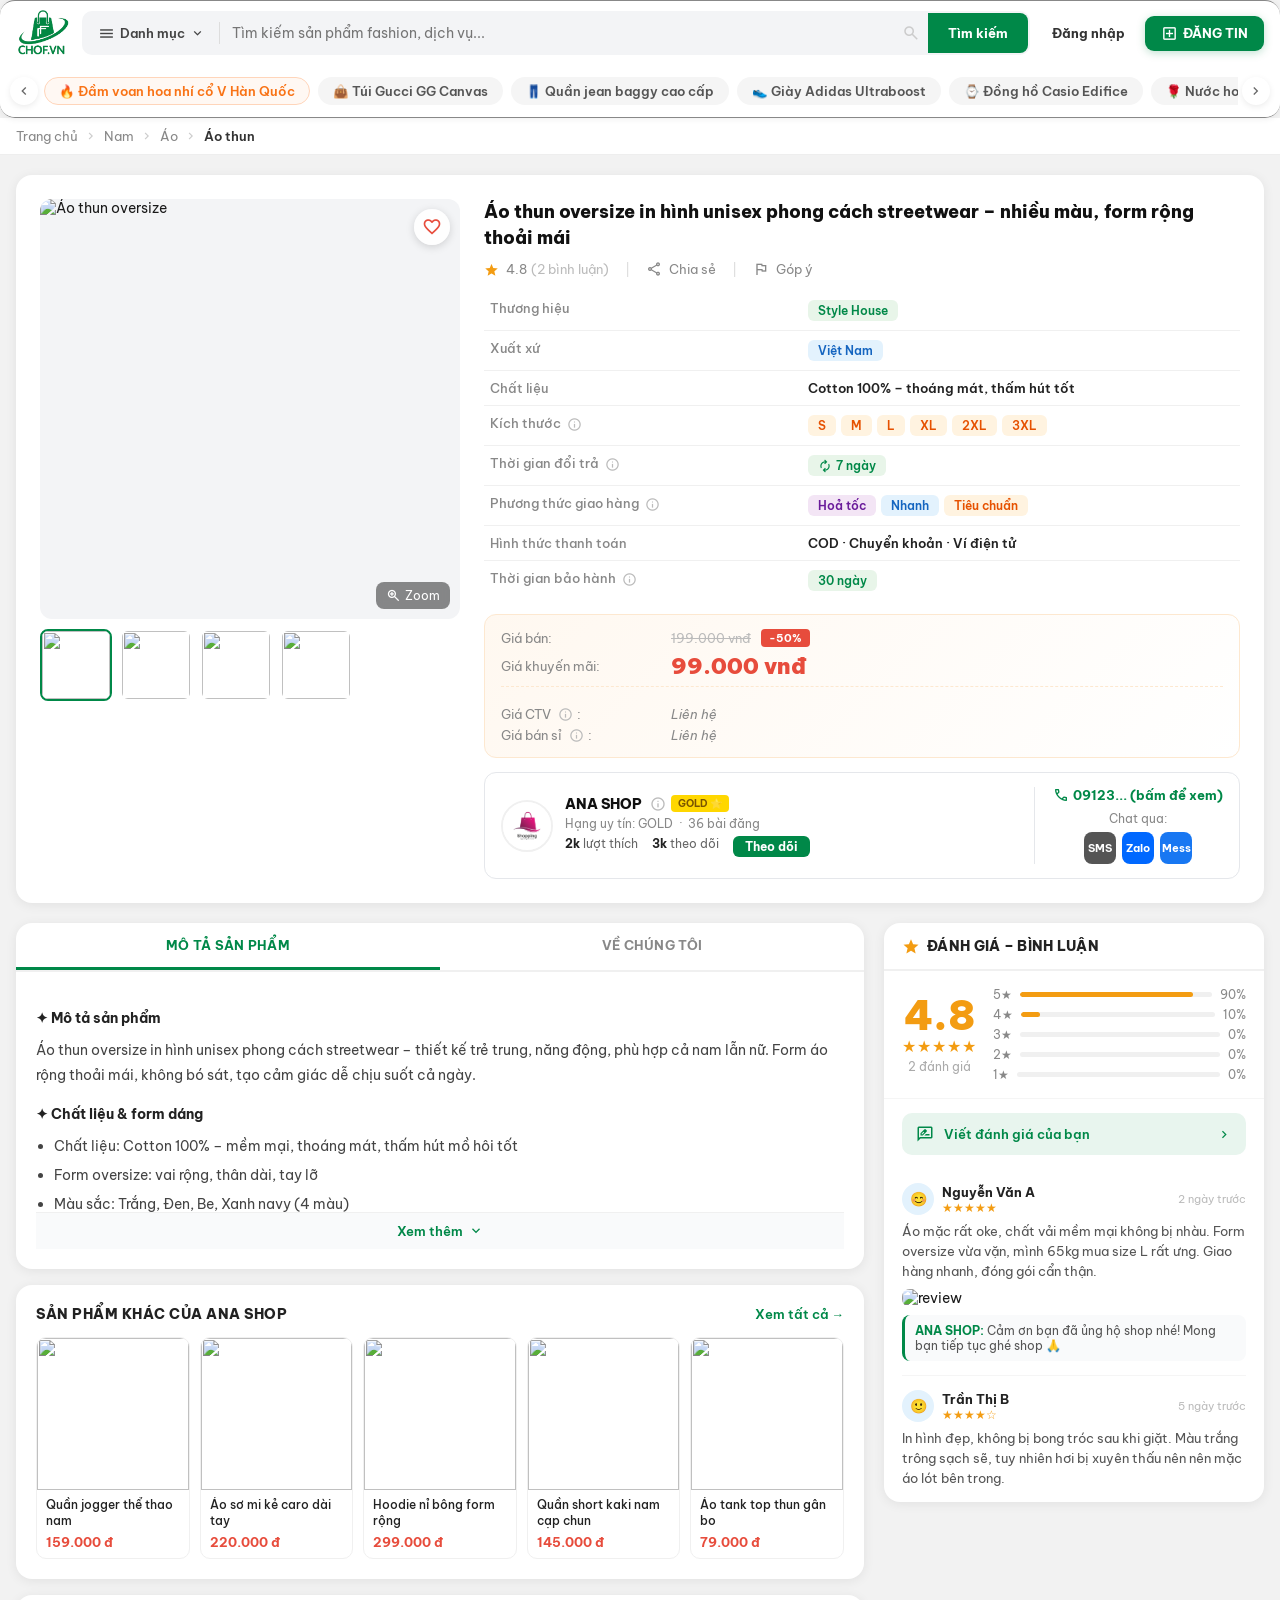
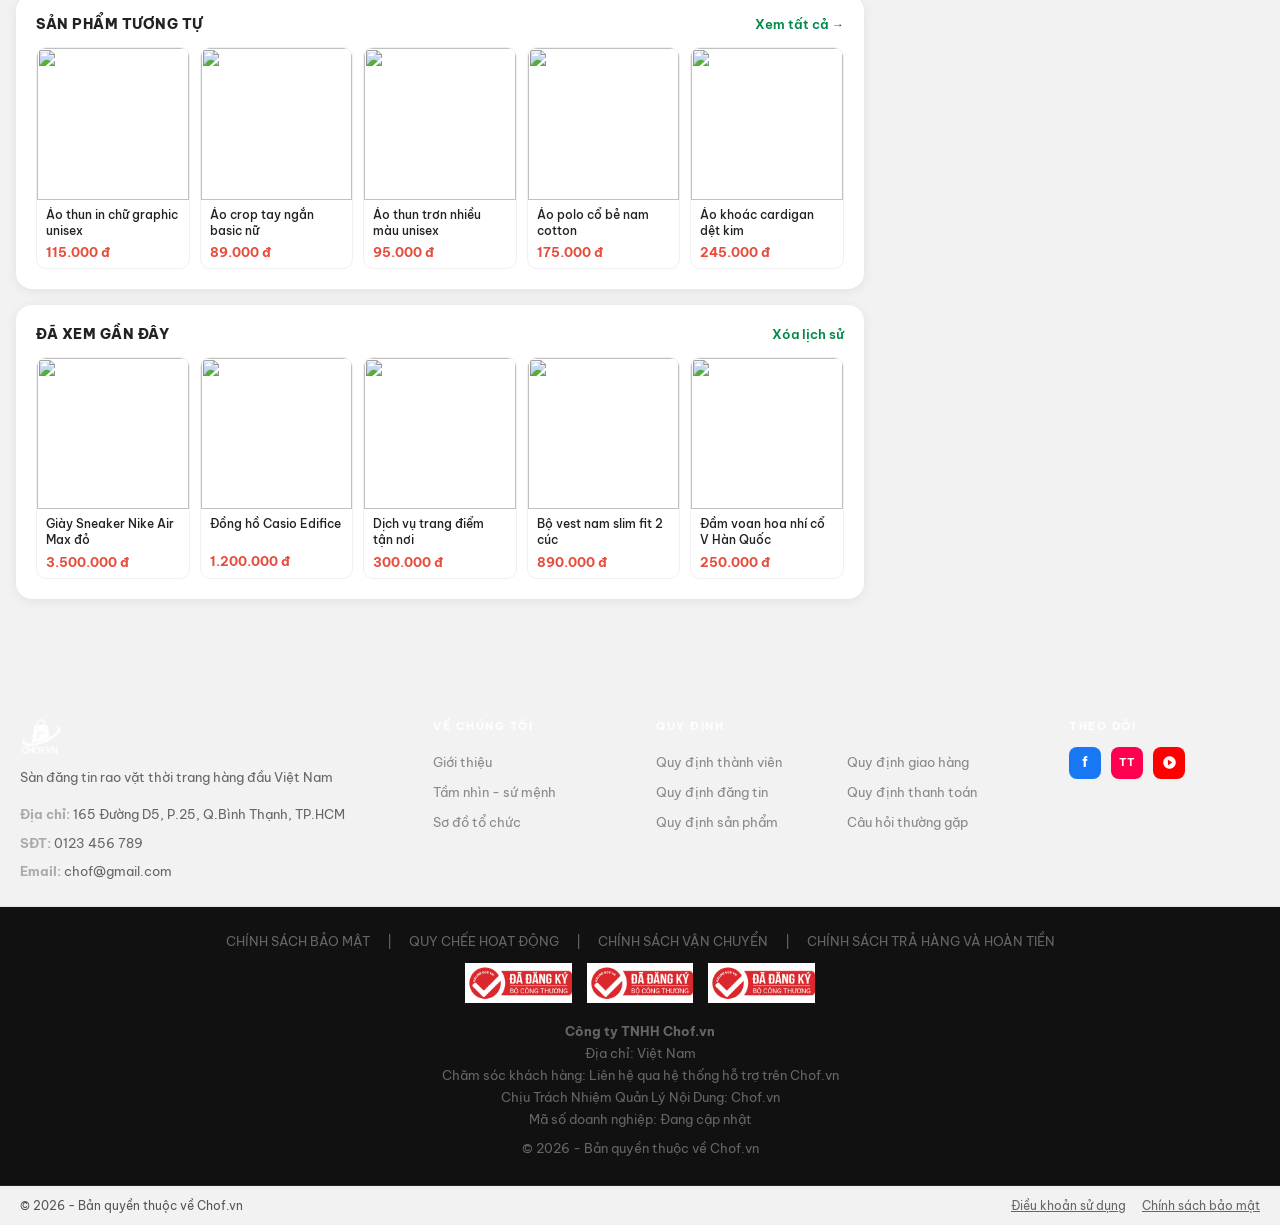
==== commit 01a4547d: "sửa mới" ====
--- a/detail.html
+++ b/detail.html
@@ -56,425 +56,761 @@
         }
 
 
-        /* ══════════════════════════════════════
+    /* ══════════════════════════════════════
            [HEADER] Sticky header & logo
         ══════════════════════════════════════ */
-        header {
-            position: sticky;
-            top: 0;
-            z-index: 500;
-            background: #fff;
-            border-bottom: 1px solid #e5e7eb;
-            box-shadow: 0 1px 6px rgba(0, 0, 0, .07);
-        }
-
-        .hdr {
-            max-width: 1280px;
-            margin: 0 auto;
-            padding: 0 16px;
-            height: 64px;
-            display: flex;
-            align-items: center;
-            gap: 12px;
-        }
-
-        .logo img {
-            height: 46px;
-            width: auto;
-            object-fit: contain;
-            display: block;
-        }
-
-        .logo-txt {
-            font-size: 22px;
-            font-weight: 900;
-            color: var(--p);
-        }
-
-        .logo-txt em {
-            color: var(--ac);
-            font-style: normal;
-        }
-
-        /* ══════════════════════════════════════
+    header {
+      position: sticky;
+      top: 0;
+      z-index: 500;
+      background: #fff;
+      border-top: 1px solid #888888;
+      border-radius: 15px 15px 15px 15px;
+      border-bottom: 1px solid #888888;
+      box-shadow: 0 1px 6px rgba(0, 0, 0, .07);
+    }
+
+    .hdr {
+      max-width: 1280px;
+      margin: 0 auto;
+      padding: 0 16px;
+      height: 64px;
+      display: flex;
+      align-items: center;
+      gap: 12px;
+    }
+
+    .logo img {
+      height: 46px;
+      width: auto;
+      object-fit: contain;
+      display: block;
+    }
+
+    .logo-txt {
+      font-size: 22px;
+      font-weight: 900;
+      color: var(--p);
+    }
+
+    .logo-txt em {
+      color: var(--ac);
+      font-style: normal;
+    }
+
+    /* ══════════════════════════════════════
            [HEADER] Search bar
         ══════════════════════════════════════ */
-        .sw {
-            flex: 1;
-            position: relative;
-            min-width: 0;
-        }
-
-        .sb {
-            display: flex;
-            align-items: stretch;
-            height: 44px;
-            background: #f3f4f6;
-            border: 2px solid transparent;
-            border-radius: 10px;
-            transition: border-color .18s, background .18s;
-        }
-
-        .sb:focus-within {
-            border-color: var(--p);
-            background: #fff;
-        }
-
-        .sb:focus-within .sdiv {
-            background: #d4e9dd;
-        }
-
-        .scat {
-            display: flex;
-            align-items: center;
-            gap: 5px;
-            padding: 0 14px;
-            font-size: 13px;
-            font-weight: 600;
-            color: #444;
-            background: none;
-            border: none;
-            cursor: pointer;
-            white-space: nowrap;
-            flex-shrink: 0;
-            font-family: inherit;
-            transition: color .15s;
-        }
-
-        .scat:hover {
-            color: var(--p);
-        }
-
-        .sdiv {
-            width: 1px;
-            background: #ddd;
-            margin: 9px 0;
-            flex-shrink: 0;
-            transition: background .18s;
-        }
-
-        .sinput {
-            flex: 1;
-            border: none;
-            background: transparent;
-            outline: none;
-            padding: 0 12px;
-            font-size: 13.5px;
-            font-family: inherit;
-            min-width: 0;
-        }
-
-        .sico {
-            display: flex;
-            align-items: center;
-            padding: 0 8px;
-            color: #ccc;
-            background: none;
-            border: none;
-            cursor: pointer;
-            flex-shrink: 0;
-        }
-
-        .sbtn {
-            background: var(--p);
-            color: #fff;
-            border: none;
-            padding: 0 20px;
-            font-weight: 700;
-            font-size: 13px;
-            cursor: pointer;
-            border-radius: 0 8px 8px 0;
-            font-family: inherit;
-            white-space: nowrap;
-            transition: background .15s;
-            flex-shrink: 0;
-        }
-
-        .sbtn:hover {
-            background: var(--pd);
-        }
-
-        /* ══════════════════════════════════════
+    .sw {
+      flex: 1;
+      position: relative;
+      min-width: 0;
+    }
+
+    .sb {
+      display: flex;
+      align-items: stretch;
+      height: 44px;
+      background: #f3f4f6;
+      border: 2px solid transparent;
+      border-radius: 10px;
+      transition: border-color .18s, background .18s;
+    }
+
+    .sb:focus-within {
+      border-color: var(--p);
+      background: #fff;
+    }
+
+    .sb:focus-within .sdiv {
+      background: #d4e9dd;
+    }
+
+    .scat {
+      display: flex;
+      align-items: center;
+      gap: 5px;
+      padding: 0 14px;
+      font-size: 13px;
+      font-weight: 600;
+      color: #444;
+      background: none;
+      border: none;
+      cursor: pointer;
+      white-space: nowrap;
+      flex-shrink: 0;
+      font-family: inherit;
+      transition: color .15s;
+    }
+
+    .scat:hover {
+      color: var(--p);
+    }
+
+    .sdiv {
+      width: 1px;
+      background: #ddd;
+      margin: 9px 0;
+      flex-shrink: 0;
+      transition: background .18s;
+    }
+
+    .sinput {
+      flex: 1;
+      border: none;
+      background: transparent;
+      outline: none;
+      padding: 0 12px;
+      font-size: 13.5px;
+      font-family: inherit;
+      min-width: 0;
+    }
+
+    .sico {
+      display: flex;
+      align-items: center;
+      padding: 0 8px;
+      color: #ccc;
+      background: none;
+      border: none;
+      cursor: pointer;
+      flex-shrink: 0;
+    }
+
+    .sbtn {
+      background: var(--p);
+      color: #fff;
+      border: none;
+      padding: 0 20px;
+      font-weight: 700;
+      font-size: 13px;
+      cursor: pointer;
+      border-radius: 0 8px 8px 0;
+      font-family: inherit;
+      white-space: nowrap;
+      transition: background .15s;
+      flex-shrink: 0;
+    }
+
+    .sbtn:hover {
+      background: var(--pd);
+    }
+
+    /* ══════════════════════════════════════
            [HEADER] Mega menu
         ══════════════════════════════════════ */
-        .manchor {
-            position: absolute;
-            top: calc(100% + 6px);
-            left: 0;
-            z-index: 800;
-        }
-
-        .mm {
-            display: none;
-            width: min(920px, 96vw);
-            background: #fff;
-            border: 1px solid #e5e7eb;
-            border-radius: 12px;
-            box-shadow: 0 16px 48px rgba(0, 0, 0, .13);
-            overflow: hidden;
-        }
-
-        .mm.open {
-            display: flex;
-        }
-
-        .mml {
-            width: 196px;
-            background: #f9fafb;
-            border-right: 1px solid #f0f0f0;
-            padding: 6px 0;
-            flex-shrink: 0;
-        }
-
-        .ml1 {
-            display: flex;
-            align-items: center;
-            justify-content: space-between;
-            padding: 10px 14px;
-            font-size: 13px;
-            font-weight: 500;
-            cursor: pointer;
-            border-left: 3px solid transparent;
-            color: #444;
-            transition: background .12s, color .12s;
-        }
-
-        .ml1:hover,
-        .ml1.active {
-            background: #fff;
-            color: var(--p);
-            border-left-color: var(--p);
-            font-weight: 600;
-        }
-
-        .mmr {
-            flex: 1;
-            padding: 20px 24px;
-            overflow-y: auto;
-            max-height: 480px;
-        }
-
-        .mp {
-            display: none;
-        }
-
-        .mp.active {
-            display: grid;
-            grid-template-columns: repeat(auto-fill, minmax(140px, 1fr));
-            gap: 18px 24px;
-        }
-
-        .mp h3 {
-            font-size: 12px;
-            font-weight: 700;
-            color: var(--p);
-            margin-bottom: 7px;
-            padding-bottom: 5px;
-            border-bottom: 1px solid #f0f0f0;
-        }
-
-        .mp ul {
-            list-style: none;
-        }
-
-        .mp li {
-            font-size: 12px;
-            color: #555;
-            padding: 3px 0;
-            cursor: pointer;
-            transition: color .12s;
-        }
-
-        .mp li:hover {
-            color: var(--p);
-        }
-
-        /* ══════════════════════════════════════
+    .manchor {
+      position: absolute;
+      top: calc(100% + 6px);
+      left: 0;
+      z-index: 800;
+    }
+
+    .mm {
+      display: none;
+      width: min(920px, 96vw);
+      background: #fff;
+      border-radius: 16px;
+      box-shadow: 0 24px 64px rgba(0, 0, 0, .18);
+      overflow: hidden;
+      flex-direction: column;
+    }
+
+    .mm.open {
+      display: flex;
+    }
+
+    .mm-hd {
+      background: linear-gradient(120deg, var(--p) 0%, #00b85a 100%);
+      padding: 13px 20px;
+      display: flex;
+      align-items: center;
+      justify-content: space-between;
+      flex-shrink: 0;
+    }
+
+    .mm-hd-title {
+      font-size: 13.5px;
+      font-weight: 800;
+      color: #fff;
+      letter-spacing: .1px;
+    }
+
+    .mm-hd-sub {
+      font-size: 11px;
+      color: rgba(255, 255, 255, .78);
+      font-weight: 500;
+    }
+
+    .mm-body {
+      display: flex;
+      flex: 1;
+      overflow: hidden;
+    }
+
+    .mml {
+      width: 196px;
+      background: #f8fafc;
+      border-right: 1px solid #eef0f3;
+      padding: 8px 0;
+      flex-shrink: 0;
+      display: flex;
+      flex-direction: column;
+    }
+
+    .mml a {
+      display: block;
+      color: inherit;
+    }
+
+    .ml1 {
+      display: flex;
+      align-items: center;
+      gap: 9px;
+      padding: 10px 14px;
+      font-size: 13px;
+      font-weight: 500;
+      cursor: pointer;
+      border-left: 3px solid transparent;
+      color: #555;
+      transition: background .12s, color .12s, border-color .12s;
+    }
+
+    .ml1:hover,
+    .ml1.active {
+      background: #fff;
+      color: var(--p);
+      border-left-color: var(--p);
+      font-weight: 700;
+    }
+
+    .ml1-icon {
+      font-size: 15px;
+      flex-shrink: 0;
+    }
+
+    .ml1-label {
+      flex: 1;
+    }
+
+    .mml-foot {
+      margin-top: auto;
+      padding: 10px 14px;
+      border-top: 1px solid #eef0f3;
+    }
+
+    .mml-foot a {
+      display: flex;
+      align-items: center;
+      gap: 4px;
+      font-size: 12px;
+      font-weight: 700;
+      color: var(--p);
+    }
+
+    .mml-foot a:hover {
+      text-decoration: underline;
+    }
+
+    .mmr {
+      flex: 1;
+      padding: 20px 24px;
+      overflow-y: auto;
+      max-height: 420px;
+    }
+
+    .mp {
+      display: none;
+    }
+
+    .mp.active {
+      display: grid;
+      grid-template-columns: repeat(4, 1fr);
+      gap: 16px 22px;
+    }
+
+    .mp>div>a {
+      display: block;
+      color: inherit;
+    }
+
+    .mp h3 {
+      font-size: 11.5px;
+      font-weight: 800;
+      color: var(--p);
+      margin-bottom: 8px;
+      padding-bottom: 5px;
+      border-bottom: 2px solid var(--pl);
+      text-transform: uppercase;
+      letter-spacing: .3px;
+    }
+
+    .mp ul {
+      list-style: none;
+    }
+
+    .mp li {
+      font-size: 12px;
+      color: #555;
+      padding: 3px 0;
+      cursor: pointer;
+      transition: color .12s;
+    }
+
+    .mp li:hover {
+      color: var(--p);
+    }
+
+    /* ══════════════════════════════════════
+           [HEADER] Mega menu mobile overlay
+        ══════════════════════════════════════ */
+    @media(max-width:768px) {
+      .sc-label {
+        display: none
+      }
+
+      /* Danh mục mobile: full-screen overlay + bottom sheet */
+      .manchor {
+        position: fixed;
+        top: 0;
+        left: 0;
+        right: 0;
+        bottom: 0;
+        z-index: 900;
+        background: rgba(0, 0, 0, .48);
+        display: none;
+        align-items: flex-end;
+      }
+
+      .manchor.mob-open {
+        display: flex
+      }
+
+      .mm {
+        width: 100% !important;
+        max-width: 100% !important;
+        border-radius: 20px 20px 0 0;
+        max-height: 72vh;
+        overflow-y: auto;
+      }
+
+      .mm-body {
+        flex-direction: column
+      }
+
+      .mml {
+        width: 100%;
+        border-right: none;
+        border-bottom: 1px solid #eef0f3;
+        padding: 8px 0 4px;
+        display: grid;
+        grid-template-columns: 1fr 1fr;
+      }
+
+      .mml-foot {
+        grid-column: 1/-1
+      }
+
+      .mmr {
+        display: none
+      }
+
+      /* Hide login + search submit on mobile */
+      .blogin {
+        display: none
+      }
+
+      .sbtn {
+        display: none !important
+      }
+    }
+
+    /* ══════════════════════════════════════
            [HEADER] Search dropdown
         ══════════════════════════════════════ */
-        .sdrop {
-            display: none;
-            position: absolute;
-            top: calc(100% + 6px);
-            left: 0;
-            right: 0;
-            background: #fff;
-            border: 1px solid #e5e7eb;
-            border-radius: 12px;
-            box-shadow: 0 12px 36px rgba(0, 0, 0, .1);
-            z-index: 799;
-            padding: 16px;
-        }
-
-        .sdrop.open {
-            display: block;
-        }
-
-        .sdt {
-            font-size: 10.5px;
-            font-weight: 700;
-            color: #aaa;
-            text-transform: uppercase;
-            letter-spacing: .5px;
-            margin-bottom: 8px;
-        }
-
-        .sdtags {
-            display: flex;
-            flex-wrap: wrap;
-            gap: 6px;
-            margin-bottom: 4px;
-        }
-
-        .sdtag {
-            padding: 5px 12px;
-            background: #f3f4f6;
-            border-radius: 20px;
-            font-size: 12px;
-            color: #444;
-            cursor: pointer;
-            transition: background .12s, color .12s;
-            display: flex;
-            align-items: center;
-            gap: 4px;
-        }
-
-        .sdtag:hover {
-            background: var(--pl);
-            color: var(--p);
-        }
-
-        .sditem {
-            display: flex;
-            align-items: center;
-            gap: 10px;
-            padding: 7px 6px;
-            border-radius: 8px;
-            cursor: pointer;
-            transition: background .12s;
-        }
-
-        .sditem:hover {
-            background: #f9fafb;
-        }
-
-        .sditem img {
-            width: 38px;
-            height: 38px;
-            object-fit: cover;
-            border-radius: 6px;
-            flex-shrink: 0;
-        }
-
-        .sdn {
-            font-size: 12.5px;
-            font-weight: 500;
-            color: #222;
-        }
-
-        .sdpr {
-            font-size: 12px;
-            color: #e74c3c;
-            font-weight: 600;
-        }
-
-        .sdsh {
-            font-size: 11px;
-            color: #aaa;
-        }
-
-        .sdsep {
-            height: 1px;
-            background: #f0f0f0;
-            margin: 10px 0;
-        }
-
-        /* ══════════════════════════════════════
+    .sdrop {
+      display: none;
+      position: absolute;
+      top: calc(100% + 6px);
+      left: 0;
+      right: 0;
+      background: #fff;
+      border: 1px solid #e5e7eb;
+      border-radius: 12px;
+      box-shadow: 0 12px 36px rgba(0, 0, 0, .1);
+      z-index: 799;
+      padding: 16px;
+    }
+
+    .sdrop.open {
+      display: block;
+    }
+
+    .sdt {
+      font-size: 10.5px;
+      font-weight: 700;
+      color: #aaa;
+      text-transform: uppercase;
+      letter-spacing: .5px;
+      margin-bottom: 8px;
+    }
+
+    .sdtags {
+      display: flex;
+      flex-wrap: wrap;
+      gap: 6px;
+      margin-bottom: 4px;
+    }
+
+    .sdtag {
+      padding: 5px 12px;
+      background: #f3f4f6;
+      border-radius: 20px;
+      font-size: 12px;
+      color: #444;
+      cursor: pointer;
+      transition: background .12s, color .12s;
+      display: flex;
+      align-items: center;
+      gap: 4px;
+    }
+
+    .sdtag:hover {
+      background: var(--pl);
+      color: var(--p);
+    }
+
+    .sditem {
+      display: flex;
+      align-items: center;
+      gap: 10px;
+      padding: 7px 6px;
+      border-radius: 8px;
+      cursor: pointer;
+      transition: background .12s;
+    }
+
+    .sditem:hover {
+      background: #f9fafb;
+    }
+
+    .sditem img {
+      width: 38px;
+      height: 38px;
+      object-fit: cover;
+      border-radius: 6px;
+      flex-shrink: 0;
+    }
+
+    .sdn {
+      font-size: 12.5px;
+      font-weight: 500;
+      color: #222;
+    }
+
+    .sdpr {
+      font-size: 12px;
+      color: #e74c3c;
+      font-weight: 600;
+    }
+
+    .sdsh {
+      font-size: 11px;
+      color: #aaa;
+    }
+
+    .sdsep {
+      height: 1px;
+      background: #f0f0f0;
+      margin: 10px 0;
+    }
+
+    .uavatar {
+      display: none;
+      position: relative;
+    }
+
+    .uavatar-btn {
+      width: 36px;
+      height: 36px;
+      border-radius: 50%;
+      background: var(--p);
+      color: #fff;
+      font-size: 15px;
+      font-weight: 800;
+      border: 2px solid var(--pl);
+      cursor: pointer;
+      display: flex;
+      align-items: center;
+      justify-content: center;
+      overflow: hidden;
+      transition: box-shadow .18s;
+      padding: 0;
+    }
+
+    .uavatar-btn:hover {
+      box-shadow: 0 0 0 3px var(--pl);
+    }
+
+    .uavatar-btn img {
+      width: 100%;
+      height: 100%;
+      object-fit: cover;
+      border-radius: 50%;
+    }
+
+    .udrop {
+      display: none;
+      position: absolute;
+      top: calc(100% + 10px);
+      right: 0;
+      width: 220px;
+      background: #fff;
+      border: 1px solid var(--line);
+      border-radius: 14px;
+      box-shadow: 0 12px 40px rgba(0, 0, 0, .13);
+      z-index: 900;
+      padding: 6px 0;
+      overflow: hidden;
+    }
+
+    .udrop.open {
+      display: block;
+    }
+
+    .udrop-item {
+      display: flex;
+      align-items: center;
+      gap: 10px;
+      padding: 10px 16px;
+      font-size: 13px;
+      font-weight: 600;
+      color: #333;
+      cursor: pointer;
+      transition: background .12s, color .12s;
+    }
+
+    .udrop-item:hover {
+      background: var(--pl);
+      color: var(--p);
+    }
+
+    .udrop-item .ms {
+      font-size: 18px;
+      color: #888;
+      flex-shrink: 0;
+    }
+
+    .udrop-item:hover .ms {
+      color: var(--p);
+    }
+
+    .udrop-sep {
+      height: 1px;
+      background: var(--line);
+      margin: 4px 0;
+    }
+
+    .udrop-item.danger {
+      color: #e74c3c;
+    }
+
+    .udrop-item.danger .ms {
+      color: #e74c3c;
+    }
+
+    .udrop-item.danger:hover {
+      background: #fff5f5;
+      color: #c0392b;
+    }
+
+    /* ══════════════════════════════════════
            [HEADER] Actions (notify, fav, login, post)
         ══════════════════════════════════════ */
-        .ha {
-            display: flex;
-            align-items: center;
-            gap: 10px;
-            flex-shrink: 0;
-        }
-
-        .ibtn {
-            background: none;
-            border: none;
-            cursor: pointer;
-            color: #555;
-            padding: 7px;
-            display: flex;
-            align-items: center;
-            border-radius: 8px;
-            position: relative;
-        }
-
-        .ibtn:hover {
-            background: #f3f4f6;
-        }
-
-        .ndot {
-            position: absolute;
-            top: 4px;
-            right: 4px;
-            width: 7px;
-            height: 7px;
-            background: #e74c3c;
-            border-radius: 50%;
-            border: 1.5px solid #fff;
-        }
-
-        .hdiv {
-            width: 1px;
-            height: 26px;
-            background: #e5e7eb;
-            flex-shrink: 0;
-        }
-
-        .blogin {
-            background: none;
-            border: none;
-            font-size: 13px;
-            font-weight: 700;
-            color: #333;
-            cursor: pointer;
-            font-family: inherit;
-            padding: 7px 10px;
-            border-radius: 8px;
-            transition: color .15s;
-        }
-
-        .blogin:hover {
-            color: var(--p);
-        }
-
-        .bpost {
-            background: var(--p);
-            color: #fff;
-            border: none;
-            padding: 9px 16px;
-            border-radius: 9px;
-            font-weight: 800;
-            font-size: 13px;
-            cursor: pointer;
-            display: flex;
-            align-items: center;
-            gap: 5px;
-            font-family: inherit;
-            box-shadow: 0 2px 8px rgba(0, 136, 72, .25);
-            white-space: nowrap;
-            transition: background .15s;
-        }
-
-        .bpost:hover {
-            background: var(--pd);
-        }
-
-        .bpost-plus {
-            display: none;
-        }
+    .ha {
+      display: flex;
+      align-items: center;
+      gap: 10px;
+      flex-shrink: 0;
+    }
+
+    .ibtn {
+      background: none;
+      border: none;
+      cursor: pointer;
+      color: #555;
+      padding: 7px;
+      display: flex;
+      align-items: center;
+      border-radius: 8px;
+      position: relative;
+    }
+
+    .ibtn:hover {
+      background: #f3f4f6;
+    }
+
+    .ndot {
+      position: absolute;
+      top: 4px;
+      right: 4px;
+      width: 7px;
+      height: 7px;
+      background: #e74c3c;
+      border-radius: 50%;
+      border: 1.5px solid #fff;
+    }
+
+    .hdiv {
+      width: 1px;
+      height: 26px;
+      background: #e5e7eb;
+      flex-shrink: 0;
+    }
+
+    .blogin {
+      background: none;
+      border: none;
+      font-size: 13px;
+      font-weight: 700;
+      color: #333;
+      cursor: pointer;
+      font-family: inherit;
+      padding: 7px 10px;
+      border-radius: 8px;
+      transition: color .15s;
+    }
+
+    .blogin:hover {
+      color: var(--p);
+    }
+
+    .bpost {
+      background: var(--p);
+      color: #fff;
+      border: none;
+      padding: 9px 16px;
+      border-radius: 9px;
+      font-weight: 700;
+      font-size: 13px;
+      cursor: pointer;
+      display: flex;
+      align-items: center;
+      gap: 5px;
+      font-family: inherit;
+      box-shadow: 0 2px 8px rgba(0, 136, 72, .25);
+      white-space: nowrap;
+      transition: background .15s;
+    }
+
+    .bpost:hover {
+      background: var(--pd);
+    }
+
+    .bpost-plus {
+      display: none;
+    }
+
+    /* ══════════════════════════════════════
+           [HEADER] Cat-tabs
+        ══════════════════════════════════════ */
+    .cat-tabs {
+      background: #fff;
+      border-top: 1px solid var(--line);
+      border-radius: 0 0 15px 15px;
+    }
+
+    .cat-tabs-inner {
+      max-width: 1320px;
+      margin: 0 auto;
+      padding: 0 10px;
+      display: flex;
+      align-items: center;
+      gap: 4px;
+      height: 52px
+    }
+
+    .ct-scroll {
+      flex: 1;
+      display: flex;
+      align-items: center;
+      gap: 8px;
+      overflow-x: auto;
+      scrollbar-width: none;
+      scroll-behavior: smooth;
+      padding: 0 2px;
+      min-width: 0
+    }
+
+    .ct-scroll::-webkit-scrollbar {
+      display: none
+    }
+
+    .ct-pill {
+      display: inline-flex;
+      align-items: center;
+      white-space: nowrap;
+      padding: 5px 14px;
+      font-size: 12.5px;
+      font-weight: 600;
+      color: #555;
+      background: #f5f5f5;
+      border-radius: 20px;
+      text-decoration: none;
+      border: 1.5px solid transparent;
+      flex-shrink: 0;
+      transition: background .15s, color .15s, border-color .15s
+    }
+
+    .ct-pill:hover {
+      background: var(--pl);
+      color: var(--p);
+      border-color: var(--p)
+    }
+
+    .ct-pill.hot {
+      color: var(--ac);
+      background: #fff8f3;
+      border-color: #ffd5ba
+    }
+
+    .ct-pill.hot:hover {
+      background: #fef0e5;
+      border-color: var(--ac)
+    }
+
+    .ct-nav {
+      width: 28px;
+      height: 28px;
+      border-radius: 50%;
+      background: #fff;
+      border: 1.5px solid var(--line);
+      box-shadow: 0 2px 6px rgba(0, 0, 0, .08);
+      cursor: pointer;
+      display: flex;
+      align-items: center;
+      justify-content: center;
+      flex-shrink: 0;
+      color: #666;
+      transition: all .15s;
+      padding: 0
+    }
+
+    .ct-nav:hover {
+      background: var(--pl);
+      color: var(--p);
+      border-color: var(--p)
+    }
+
+    @media(max-width:768px) {
+      .cat-tabs-inner {
+        padding: 0 8px;
+        height: 46px
+      }
+      .ct-nav {
+        display: none
+      }
+    }
 
         /* ══ BREADCRUMB ══ */
         .breadcrumb-bar {
@@ -1315,32 +1651,74 @@
             color: #e74c3c;
         }
 
-        /* ══ FOOTER ══ */
-        footer {
-            background: #fff;
-            border-top: 1px solid #e5e7eb;
-        }
-
-        .fi {
-            max-width: 1280px;
-            margin: 0 auto;
-            padding: 32px 16px 20px;
-            display: grid;
-            grid-template-columns: 2fr 1fr 2fr 1fr;
-            gap: 32px;
-        }
-
-        .fb2 {
-            max-width: 1280px;
-            margin: 0 auto;
-            padding: 12px 16px;
-            border-top: 1px solid #f0f0f0;
-            display: flex;
-            align-items: center;
-            justify-content: space-between;
-            font-size: 12px;
-            color: #aaa;
-        }
+    /* ══ FOOTER ══ */
+    footer {
+      background: var(--ink)
+    }
+
+    .fi {
+      max-width: 1320px;
+      margin: 0 auto;
+      padding: 36px 20px 20px;
+      display: grid;
+      grid-template-columns: 2fr 1fr 2fr 1fr;
+      gap: 32px
+    }
+
+    .fi-logo {
+      font-size: 24px;
+      font-weight: 800;
+      color: #fff;
+      letter-spacing: -.5px;
+      line-height: 1;
+      margin-bottom: 12px
+    }
+
+    .fi h4 {
+      font-size: 11px;
+      font-weight: 700;
+      color: #fff;
+      text-transform: uppercase;
+      letter-spacing: 1.5px;
+      margin-bottom: 14px
+    }
+
+    .fi a,
+    .fi li {
+      font-size: 12.5px;
+      color: #888;
+      line-height: 2.4;
+      transition: color .15s
+    }
+
+    .fi a:hover {
+      color: #fff
+    }
+
+    .fi ul {
+      list-style: none
+    }
+
+    .fb2 {
+      max-width: 1320px;
+      margin: 0 auto;
+      padding: 12px 20px;
+      border-top: 1px solid #222;
+      display: flex;
+      align-items: center;
+      justify-content: space-between;
+      font-size: 12px;
+      color: #555
+    }
+
+    .fb2 a {
+      color: #666;
+      text-decoration: underline
+    }
+
+    .fb2 a:hover {
+      color: #fff
+    }
 
         /* Sticky banner */
         .sticky-banner {
@@ -1607,757 +1985,489 @@
 <body>
 
     <!-- ══ HEADER ══ -->
-    <header>
-        <div class="hdr">
-            <a href="/" class="logo">
-                <img src="/assets/logo.png" alt="Chof.vn"
-                    onerror="this.style.display='none';document.getElementById('ltxt').style.display='block'">
-                <span id="ltxt" class="logo-txt" style="display:none">Chof<em>.vn</em></span>
-            </a>
-
-            <div class="sw" id="swrap">
-                <div class="sb">
-                    <div style="position:relative;display:flex;align-items:center;flex-shrink:0;">
-                        <button class="scat" id="catBtn" onclick="toggleMM(event)">
-                            <span class="ms" style="font-size:17px">menu</span>
-                            <span class="sc-label">Danh mục</span>
-                            <span class="ms" style="font-size:15px" id="catArr">expand_more</span>
-                        </button>
-                        <div class="manchor">
-                            <div class="mm" id="mm">
-                                <div class="mml">
-                                    <a href="/listing.html">
-                                        <div class="ml1 active" onmouseenter="swp('nam',this)">Nam <span class="ms"
-                                                style="font-size:13px">chevron_right</span></div>
-                                    </a>
-
-                                    <a href="/listing.html">
-                                        <div class="ml1" onmouseenter="swp('nu',this)">Nữ <span class="ms"
-                                                style="font-size:13px">chevron_right</span></div>
-                                    </a>
-                                    <a href="/listing.html">
-                                        <div class="ml1" onmouseenter="swp('treEm',this)">Trẻ em <span class="ms"
-                                                style="font-size:13px">chevron_right</span></div>
-                                    </a>
-                                    <a href="/listing.html">
-                                        <div class="ml1" onmouseenter="swp('chuyenDe',this)">Chuyên đề <span class="ms"
-                                                style="font-size:13px">chevron_right</span></div>
-                                    </a>
-                                    <a href="/listing.html">
-                                        <div class="ml1" onmouseenter="swp('vietBrand',this)">Thương hiệu Việt <span
-                                                class="ms" style="font-size:13px">chevron_right</span></div>
-                                    </a>
-                                    <a href="/listing.html">
-                                        <div class="ml1" onmouseenter="swp('foreigner',this)">4 Foreigner <span
-                                                class="ms" style="font-size:13px">chevron_right</span></div>
-                                    </a>
-                                    <a href="/listing.html">
-                                        <div class="ml1" onmouseenter="swp('dichvu',this)">Dịch vụ <span class="ms"
-                                                style="font-size:13px">chevron_right</span></div>
-                                    </a>
-                                    <a href="/listing.html">
-                                        <div class="ml1" onmouseenter="swp('viecLam',this)">Việc làm <span class="ms"
-                                                style="font-size:13px">chevron_right</span></div>
-                                    </a>
-                                </div>
-                                <div class="mmr">
-                                    <div class="mp active" id="p-nam">
-                                        <div>
-                                            <a href="/listing.html">
-                                                <h3>Áo</h3>
-                                            </a>
-                                            <ul>
-                                                <a href="/listing.html">
-                                                    <li>Áo thun</li>
-                                                </a>
-                                                <a href="/listing.html">
-                                                    <li>Áo sơ mi</li>
-                                                </a>
-                                                <a href="/listing.html">
-                                                    <li>Áo khoác</li>
-                                                </a>
-                                                <a href="/listing.html">
-                                                    <li>Áo vest</li>
-                                                </a>
-                                                <a href="/listing.html">
-                                                    <li>Áo khác</li>
-                                                </a>
-                                            </ul>
-                                        </div>
-                                        <div>
-                                            <a href="/listing.html">
-                                                <h3>Quần</h3>
-                                            </a>
-                                            <ul>
-                                                <a href="/listing.html">
-                                                    <li>Quần ngắn</li>
-                                                </a>
-                                                <a href="/listing.html">
-                                                    <li>Quần dài</li>
-                                                </a>
-                                                <a href="/listing.html">
-                                                    <li>Quần lót</li>
-                                                </a>
-                                                <a href="/listing.html">
-                                                    <li>Quần khác</li>
-                                                </a>
-                                            </ul>
-                                        </div>
-                                        <div>
-                                            <a href="/listing.html">
-                                                <h3>Nón – Mắt kính</h3>
-                                            </a>
-                                            <ul>
-                                                <a href="/listing.html">
-                                                    <li>Nón</li>
-                                                </a>
-                                                <a href="/listing.html">
-                                                    <li>Mắt kính</li>
-                                                </a>
-                                            </ul>
-                                        </div>
-                                        <div>
-                                            <a href="/listing.html">
-                                                <h3>Balo – Túi xách</h3>
-                                            </a>
-                                            <ul>
-                                                <a href="/listing.html">
-                                                    <li>Ba lô</li>
-                                                </a>
-                                                <a href="/listing.html">
-                                                    <li>Túi xách</li>
-                                                </a>
-                                            </ul>
-                                        </div>
-                                        <div>
-                                            <a href="/listing.html">
-                                                <h3>Đồng hồ – Bóp ví</h3>
-                                            </a>
-                                            <ul>
-                                                <a href="/listing.html">
-                                                    <li>Đồng hồ</li>
-                                                </a>
-                                                <a href="/listing.html">
-                                                    <li>Bóp ví</li>
-                                                </a>
-                                            </ul>
-                                        </div>
-                                        <div>
-                                            <a href="/listing.html">
-                                                <h3>Đồ lót – Giày dép</h3>
-                                            </a>
-                                            <ul>
-                                                <a href="/listing.html">
-                                                    <li>Đồ lót</li>
-                                                </a>
-                                                <a href="/listing.html">
-                                                    <li>Giày dép</li>
-                                                </a>
-                                            </ul>
-                                        </div>
-                                        <div>
-                                            <a href="/listing.html">
-                                                <h3>Nước hoa – Mỹ phẩm</h3>
-                                            </a>
-                                            <ul>
-                                                <a href="/listing.html">
-                                                    <li>Nước hoa</li>
-                                                </a>
-                                                <a href="/listing.html">
-                                                    <li>Mỹ phẩm</li>
-                                                </a>
-                                            </ul>
-                                        </div>
-                                        <div>
-                                            <a href="/listing.html">
-                                                <h3>Phụ kiện – Khác</h3>
-                                            </a>
-                                            <ul>
-                                                <a href="/listing.html">
-                                                    <li>Phụ kiện</li>
-                                                </a>
-                                                <a href="/listing.html">
-                                                    <li>Khác</li>
-                                                </a>
-                                            </ul>
-                                        </div>
-                                    </div>
-                                    <div class="mp" id="p-nu">
-                                        <div>
-                                            <a href="/listing.html">
-                                                <h3>Áo</h3>
-                                            </a>
-                                            <ul>
-                                                <a href="/listing.html">
-                                                    <li>Áo thun</li>
-                                                </a>
-                                                <a href="/listing.html">
-                                                    <li>Áo sơ mi</li>
-                                                </a>
-                                                <a href="/listing.html">
-                                                    <li>Áo khoác</li>
-                                                </a>
-                                                <a href="/listing.html">
-                                                    <li>Áo dài</li>
-                                                </a>
-                                                <a href="/listing.html">
-                                                    <li>Áo khác</li>
-                                                </a>
-                                            </ul>
-                                        </div>
-                                        <div>
-                                            <a href="/listing.html">
-                                                <h3>Quần – Váy đầm</h3>
-                                            </a>
-                                            <ul>
-                                                <a href="/listing.html">
-                                                    <li>Quần</li>
-                                                </a>
-                                                <a href="/listing.html">
-                                                    <li>Váy đầm</li>
-                                                </a>
-                                            </ul>
-                                        </div>
-                                        <div>
-                                            <a href="/listing.html">
-                                                <h3>Nón – Mắt kính</h3>
-                                            </a>
-                                            <ul>
-                                                <a href="/listing.html">
-                                                    <li>Nón</li>
-                                                </a>
-                                                <a href="/listing.html">
-                                                    <li>Mắt kính</li>
-                                                </a>
-                                            </ul>
-                                        </div>
-                                        <div>
-                                            <a href="/listing.html">
-                                                <h3>Balo – Túi xách</h3>
-                                            </a>
-                                            <ul>
-                                                <a href="/listing.html">
-                                                    <li>Ba lô</li>
-                                                </a>
-                                                <a href="/listing.html">
-                                                    <li>Túi xách</li>
-                                                </a>
-                                            </ul>
-                                        </div>
-                                        <div>
-                                            <a href="/listing.html">
-                                                <h3>Đồng hồ – Bóp ví</h3>
-                                            </a>
-                                            <ul>
-                                                <a href="/listing.html">
-                                                    <li>Đồng hồ</li>
-                                                </a>
-                                                <a href="/listing.html">
-                                                    <li>Bóp ví</li>
-                                                </a>
-                                            </ul>
-                                        </div>
-                                        <div>
-                                            <a href="/listing.html">
-                                                <h3>Đồ lót – Giày dép</h3>
-                                            </a>
-                                            <ul>
-                                                <a href="/listing.html">
-                                                    <li>Đồ lót</li>
-                                                </a>
-                                                <a href="/listing.html">
-                                                    <li>Giày dép</li>
-                                                </a>
-                                            </ul>
-                                        </div>
-                                        <div>
-                                            <a href="/listing.html">
-                                                <h3>Nước hoa – Mỹ phẩm</h3>
-                                            </a>
-                                            <ul>
-                                                <a href="/listing.html">
-                                                    <li>Nước hoa</li>
-                                                </a>
-                                                <a href="/listing.html">
-                                                    <li>Mỹ phẩm</li>
-                                                </a>
-                                            </ul>
-                                        </div>
-                                        <div>
-                                            <a href="/listing.html">
-                                                <h3>Phụ kiện – Khác</h3>
-                                            </a>
-                                            <ul>
-                                                <a href="/listing.html">
-                                                    <li>Phụ kiện</li>
-                                                </a>
-                                                <a href="/listing.html">
-                                                    <li>Khác</li>
-                                                </a>
-                                            </ul>
-                                        </div>
-                                    </div>
-                                    <div class="mp" id="p-treEm">
-                                        <div>
-                                            <a href="/listing.html">
-                                                <h3>Quần áo sơ sinh</h3>
-                                            </a>
-                                            <ul>
-                                                <a href="/listing.html">
-                                                    <li>Dưới 1 tháng</li>
-                                                </a>
-                                                <a href="/listing.html">
-                                                    <li>1–6 tháng</li>
-                                                </a>
-                                                <a href="/listing.html">
-                                                    <li>6–12 tháng</li>
-                                                </a>
-                                            </ul>
-                                        </div>
-                                        <div>
-                                            <a href="/listing.html">
-                                                <h3>Quần áo bé trai</h3>
-                                            </a>
-                                            <ul>
-                                                <a href="/listing.html">
-                                                    <li>Dưới 3 tuổi</li>
-                                                </a>
-                                                <a href="/listing.html">
-                                                    <li>3–6 tuổi</li>
-                                                </a>
-                                                <a href="/listing.html">
-                                                    <li>Trên 6 tuổi</li>
-                                                </a>
-                                            </ul>
-                                        </div>
-                                        <div>
-                                            <a href="/listing.html">
-                                                <h3>Quần áo bé gái</h3>
-                                            </a>
-                                            <ul>
-                                                <a href="/listing.html">
-                                                    <li>Dưới 3 tuổi</li>
-                                                </a>
-                                                <a href="/listing.html">
-                                                    <li>3–6 tuổi</li>
-                                                </a>
-                                                <a href="/listing.html">
-                                                    <li>Trên 6 tuổi</li>
-                                                </a>
-                                            </ul>
-                                        </div>
-                                        <div>
-                                            <a href="/listing.html">
-                                                <h3>Phụ kiện – Khác</h3>
-                                            </a>
-                                            <ul>
-                                                <a href="/listing.html">
-                                                    <li>Phụ kiện</li>
-                                                </a>
-                                                <a href="/listing.html">
-                                                    <li>Khác</li>
-                                                </a>
-                                            </ul>
-                                        </div>
-                                    </div>
-                                    <div class="mp" id="p-chuyenDe">
-                                        <div>
-                                            <a href="/listing.html">
-                                                <h3>TT Gia dụng</h3>
-                                            </a>
-                                            <ul>
-                                                <a href="/listing.html">
-                                                    <li>Mền/mùng</li>
-                                                </a>
-                                                <a href="/listing.html">
-                                                    <li>Áo gối/ra giường</li>
-                                                </a>
-                                                <a href="/listing.html">
-                                                    <li>Rèm/khác</li>
-                                                </a>
-                                            </ul>
-                                        </div>
-                                        <div>
-                                            <a href="/listing.html">
-                                                <h3>TT Chuyên dụng</h3>
-                                            </a>
-                                            <ul>
-                                                <a href="/listing.html">
-                                                    <li>Đồng phục/nghề nghiệp</li>
-                                                </a>
-                                                <a href="/listing.html">
-                                                    <li>Bà bầu/hội cưới</li>
-                                                </a>
-                                                <a href="/listing.html">
-                                                    <li>Thú cưng/sân khấu</li>
-                                                </a>
-                                                <a href="/listing.html">
-                                                    <li>PK điện tử/handmade</li>
-                                                </a>
-                                            </ul>
-                                        </div>
-                                        <div>
-                                            <a href="/listing.html">
-                                                <h3>Thời trang xanh</h3>
-                                            </a>
-                                            <ul>
-                                                <a href="/listing.html">
-                                                    <li>Nam/Nữ/Trẻ em</li>
-                                                </a>
-                                                <a href="/listing.html">
-                                                    <li>Đồ lót/phụ kiện/khác</li>
-                                                </a>
-                                            </ul>
-                                        </div>
-                                        <div>
-                                            <a href="/listing.html">
-                                                <h3>TT Thể thao</h3>
-                                            </a>
-                                            <ul>
-                                                <a href="/listing.html">
-                                                    <li>Nam/Nữ/Trẻ em</li>
-                                                </a>
-                                                <a href="/listing.html">
-                                                    <li>Đồ lót/phụ kiện/khác</li>
-                                                </a>
-                                            </ul>
-                                        </div>
-                                        <div>
-                                            <a href="/listing.html">
-                                                <h3>TT Đồng giá</h3>
-                                            </a>
-                                            <ul>
-                                                <a href="/listing.html">
-                                                    <li>10k/50k/100k</li>
-                                                </a>
-                                                <a href="/listing.html">
-                                                    <li>200k/300k</li>
-                                                </a>
-                                            </ul>
-                                        </div>
-                                        <div>
-                                            <a href="/listing.html">
-                                                <h3>Nguyên phụ liệu</h3>
-                                            </a>
-                                            <ul>
-                                                <a href="/listing.html">
-                                                    <li>Vải/khoá kéo</li>
-                                                </a>
-                                                <a href="/listing.html">
-                                                    <li>Khuy nút/chỉ may</li>
-                                                </a>
-                                                <a href="/listing.html">
-                                                    <li>Tem nhãn/máy móc</li>
-                                                </a>
-                                                <a href="/listing.html">
-                                                    <li>Manocanh/khác</li>
-                                                </a>
-                                            </ul>
-                                        </div>
-                                    </div>
-                                    <div class="mp" id="p-vietBrand">
-                                        <div>
-                                            <a href="/listing.html">
-                                                <h3>Thời trang nam</h3>
-                                            </a>
-                                            <ul>
-                                                <a href="/listing.html">
-                                                    <li>Áo nam</li>
-                                                </a>
-                                                <a href="/listing.html">
-                                                    <li>Quần nam</li>
-                                                </a>
-                                                <a href="/listing.html">
-                                                    <li>Đồ lót/phụ kiện/khác</li>
-                                                </a>
-                                            </ul>
-                                        </div>
-                                        <div>
-                                            <a href="/listing.html">
-                                                <h3>Thời trang nữ</h3>
-                                            </a>
-                                            <ul>
-                                                <a href="/listing.html">
-                                                    <li>Áo nữ</li>
-                                                </a>
-                                                <a href="/listing.html">
-                                                    <li>Quần/đồ lót</li>
-                                                </a>
-                                                <a href="/listing.html">
-                                                    <li>Phụ kiện/khác</li>
-                                                </a>
-                                            </ul>
-                                        </div>
-                                        <div>
-                                            <a href="/listing.html">
-                                                <h3>Thời trang trẻ em</h3>
-                                            </a>
-                                            <ul>
-                                                <a href="/listing.html">
-                                                    <li>Quần áo bé trai</li>
-                                                </a>
-                                                <a href="/listing.html">
-                                                    <li>Quần áo bé gái</li>
-                                                </a>
-                                                <a href="/listing.html">
-                                                    <li>Phụ kiện/khác</li>
-                                                </a>
-                                            </ul>
-                                        </div>
-                                        <div>
-                                            <a href="/listing.html">
-                                                <h3>Trang phục truyền thống</h3>
-                                            </a>
-                                            <ul>
-                                                <a href="/listing.html">
-                                                    <li>Trang phục nam</li>
-                                                </a>
-                                                <a href="/listing.html">
-                                                    <li>Trang phục nữ</li>
-                                                </a>
-                                                <a href="/listing.html">
-                                                    <li>Trang phục trẻ em</li>
-                                                </a>
-                                                <a href="/listing.html">
-                                                    <li>Phụ kiện/khác</li>
-                                                </a>
-                                            </ul>
-                                        </div>
-                                    </div>
-                                    <div class="mp" id="p-foreigner">
-                                        <div>
-                                            <a href="/listing.html">
-                                                <h3>For Men</h3>
-                                            </a>
-                                            <ul>
-                                                <a href="/listing.html">
-                                                    <li>Shirt/T-shirt</li>
-                                                </a>
-                                                <a href="/listing.html">
-                                                    <li>Short/Pants</li>
-                                                </a>
-                                                <a href="/listing.html">
-                                                    <li>Jacket</li>
-                                                </a>
-                                                <a href="/listing.html">
-                                                    <li>Underwear</li>
-                                                </a>
-                                                <a href="/listing.html">
-                                                    <li>Accessories/Others</li>
-                                                </a>
-                                            </ul>
-                                        </div>
-                                        <div>
-                                            <a href="/listing.html">
-                                                <h3>For Women</h3>
-                                            </a>
-                                            <ul>
-                                                <a href="/listing.html">
-                                                    <li>Top/Dress</li>
-                                                </a>
-                                                <a href="/listing.html">
-                                                    <li>Skirt/Short</li>
-                                                </a>
-                                                <a href="/listing.html">
-                                                    <li>Underwear</li>
-                                                </a>
-                                                <a href="/listing.html">
-                                                    <li>Accessories/Others</li>
-                                                </a>
-                                            </ul>
-                                        </div>
-                                        <div>
-                                            <a href="/listing.html">
-                                                <h3>For Kids</h3>
-                                            </a>
-                                            <ul>
-                                                <a href="/listing.html">
-                                                    <li>For Boy</li>
-                                                </a>
-                                                <a href="/listing.html">
-                                                    <li>For Girl</li>
-                                                </a>
-                                                <a href="/listing.html">
-                                                    <li>Accessories/Others</li>
-                                                </a>
-                                            </ul>
-                                        </div>
-                                        <div>
-                                            <a href="/listing.html">
-                                                <h3>Made to Order</h3>
-                                            </a>
-                                            <ul>
-                                                <a href="/listing.html">
-                                                    <li>For Men/Women/Kids</li>
-                                                </a>
-                                                <a href="/listing.html">
-                                                    <li>Underwear/Accessories/Others</li>
-                                                </a>
-                                            </ul>
-                                        </div>
-                                    </div>
-                                    <div class="mp" id="p-dichvu">
-                                        <div>
-                                            <a href="/listing.html">
-                                                <h3>DV May mặc</h3>
-                                            </a>
-                                            <ul>
-                                                <a href="/listing.html">
-                                                    <li>In thêu</li>
-                                                </a>
-                                                <a href="/listing.html">
-                                                    <li>Giặt ủi</li>
-                                                </a>
-                                                <a href="/listing.html">
-                                                    <li>Sửa quần áo</li>
-                                                </a>
-                                                <a href="/listing.html">
-                                                    <li>Khác</li>
-                                                </a>
-                                            </ul>
-                                        </div>
-                                        <div>
-                                            <a href="/listing.html">
-                                                <h3>DV Phụ trợ</h3>
-                                            </a>
-                                            <ul>
-                                                <a href="/listing.html">
-                                                    <li>Người mẫu</li>
-                                                </a>
-                                                <a href="/listing.html">
-                                                    <li>Trang điểm</li>
-                                                </a>
-                                                <a href="/listing.html">
-                                                    <li>Chụp ảnh</li>
-                                                </a>
-                                                <a href="/listing.html">
-                                                    <li>Tatoo</li>
-                                                </a>
-                                                <a href="/listing.html">
-                                                    <li>Khóa học/khác</li>
-                                                </a>
-                                            </ul>
-                                        </div>
-                                        <div>
-                                            <a href="/listing.html">
-                                                <h3>Theo yêu cầu</h3>
-                                            </a>
-                                            <ul>
-                                                <a href="/listing.html">
-                                                    <li>May đo</li>
-                                                </a>
-                                                <a href="/listing.html">
-                                                    <li>Gia công</li>
-                                                </a>
-                                            </ul>
-                                        </div>
-                                    </div>
-                                    <div class="mp" id="p-viecLam">
-                                        <div>
-                                            <a href="/listing.html">
-                                                <h3>Việc làm thời vụ</h3>
-                                            </a>
-                                            <ul>
-                                                <a href="/listing.html">
-                                                    <li>Việc tìm người</li>
-                                                </a>
-                                                <a href="/listing.html">
-                                                    <li>Người tìm việc</li>
-                                                </a>
-                                            </ul>
-                                        </div>
-                                        <div>
-                                            <a href="/listing.html">
-                                                <h3>Việc làm chính thức</h3>
-                                            </a>
-                                            <ul>
-                                                <a href="/listing.html">
-                                                    <li>Việc tìm người</li>
-                                                </a>
-                                                <a href="/listing.html">
-                                                    <li>Người tìm việc</li>
-                                                </a>
-                                            </ul>
-                                        </div>
-                                    </div>
-                                </div>
-                            </div>
-                        </div>
+  <header>
+    <div class="hdr">
+      <a href="/" class="logo">
+        <img src="/assets/logo.png" alt="Chof.vn"
+          onerror="this.style.display='none';document.getElementById('ltxt').style.display='block'">
+        <span id="ltxt" class="logo-txt" style="display:none">Chof<em>.vn</em></span>
+      </a>
+
+      <div class="sw" id="swrap">
+        <div class="sb">
+          <div style="position:relative;display:flex;align-items:center;flex-shrink:0;">
+            <button class="scat" id="catBtn" onclick="toggleMM(event)">
+              <span class="ms" style="font-size:17px">menu</span>
+              <span class="sc-label">Danh mục</span>
+              <span class="ms" style="font-size:15px" id="catArr">expand_more</span>
+            </button>
+            <div class="manchor">
+              <div class="mm" id="mm">
+                <div class="mm-hd">
+                  <span class="mm-hd-title">Khám phá danh mục</span>
+                  <span class="mm-hd-sub">Tất cả ngành hàng thời trang Chof.vn</span>
+                  <button onclick="closeMM()"
+                    style="background:rgba(255,255,255,.2);border:none;color:#fff;border-radius:50%;width:28px;height:28px;cursor:pointer;display:flex;align-items:center;justify-content:center;padding:0;flex-shrink:0;margin-left:10px"><span
+                      class="ms" style="font-size:18px">close</span></button>
+                </div>
+                <div class="mm-body">
+                  <div class="mml">
+                    <a href="/listing.html">
+                      <div class="ml1 active" onmouseenter="swp('nam',this)">
+                        <span class="ml1-label">Nam</span><span class="ms"
+                          style="font-size:13px;opacity:.5">chevron_right</span>
+                      </div>
+                    </a>
+                    <a href="/listing.html">
+                      <div class="ml1" onmouseenter="swp('nu',this)">
+                        <span class="ml1-label">Nữ</span><span class="ms"
+                          style="font-size:13px;opacity:.5">chevron_right</span>
+                      </div>
+                    </a>
+                    <a href="/listing.html">
+                      <div class="ml1" onmouseenter="swp('treEm',this)">
+                        <span class="ml1-label">Trẻ em</span><span class="ms"
+                          style="font-size:13px;opacity:.5">chevron_right</span>
+                      </div>
+                    </a>
+                    <a href="/listing.html">
+                      <div class="ml1" onmouseenter="swp('chuyenDe',this)">
+                        <span class="ml1-label">Chuyên đề</span><span class="ms"
+                          style="font-size:13px;opacity:.5">chevron_right</span>
+                      </div>
+                    </a>
+                    <a href="/listing.html">
+                      <div class="ml1" onmouseenter="swp('vietBrand',this)">
+                        <span class="ml1-label">Thương hiệu Việt</span><span
+                          class="ms" style="font-size:13px;opacity:.5">chevron_right</span>
+                      </div>
+                    </a>
+                    <a href="/listing.html">
+                      <div class="ml1" onmouseenter="swp('foreigner',this)">
+                        <span class="ml1-label">4 Foreigner</span><span class="ms"
+                          style="font-size:13px;opacity:.5">chevron_right</span>
+                      </div>
+                    </a>
+                    <a href="/listing.html">
+                      <div class="ml1" onmouseenter="swp('dichvu',this)">
+                        <span class="ml1-label">Dịch vụ</span><span class="ms"
+                          style="font-size:13px;opacity:.5">chevron_right</span>
+                      </div>
+                    </a>
+                    <div class="mml-foot">
+                      <a href="/listing.html"><span class="ms" style="font-size:13px">grid_view</span> Xem tất cả danh
+                        mục</a>
                     </div>
-                    <div class="sdiv"></div>
-                    <input class="sinput" id="sinput" type="text" placeholder="Tìm kiếm sản phẩm fashion, dịch vụ..."
-                        autocomplete="off" onfocus="openDrop()" />
-                    <button class="sico"><span class="ms" style="font-size:18px">search</span></button>
-                    <button class="sbtn" onclick="window.location.href='/listing.html'">Tìm kiếm</button>
-                </div>
-
-                <!-- Search dropdown -->
-                <div class="sdrop" id="sdrop">
-                    <div class="sdt">🔥 Tìm kiếm phổ biến</div>
-                    <div class="sdtags">
-                        <span class="sdtag" onclick="fill(this)"><span class="ms"
-                                style="font-size:12px">trending_up</span>Áo thun oversize</span>
-                        <span class="sdtag" onclick="fill(this)"><span class="ms"
-                                style="font-size:12px">trending_up</span>Váy đầm nữ</span>
-                        <span class="sdtag" onclick="fill(this)"><span class="ms"
-                                style="font-size:12px">trending_up</span>Giày sneaker</span>
-                        <span class="sdtag" onclick="fill(this)"><span class="ms"
-                                style="font-size:12px">trending_up</span>Túi xách nữ</span>
-                        <span class="sdtag" onclick="fill(this)"><span class="ms"
-                                style="font-size:12px">trending_up</span>Đồng hồ Casio</span>
-                        <span class="sdtag" onclick="fill(this)"><span class="ms"
-                                style="font-size:12px">trending_up</span>Nước hoa nam</span>
-                        <span class="sdtag" onclick="fill(this)"><span class="ms"
-                                style="font-size:12px">trending_up</span>Dịch vụ may đo</span>
+                  </div>
+                  <div class="mmr">
+                    <div class="mp active" id="p-nam">
+                      <div>
+                        <a href="/listing.html"><h3>Áo</h3></a>
+                        <ul>
+                          <a href="/listing.html"><li>Áo thun</li></a>
+                          <a href="/listing.html"><li>Áo sơ mi</li></a>
+                          <a href="/listing.html"><li>Áo khoác</li></a>
+                          <a href="/listing.html"><li>Áo vest</li></a>
+                          <a href="/listing.html"><li>Áo khác</li></a>
+                        </ul>
+                      </div>
+                      <div>
+                        <a href="/listing.html"><h3>Quần</h3></a>
+                        <ul>
+                          <a href="/listing.html"><li>Quần ngắn</li></a>
+                          <a href="/listing.html"><li>Quần dài</li></a>
+                          <a href="/listing.html"><li>Quần lót</li></a>
+                          <a href="/listing.html"><li>Quần khác</li></a>
+                        </ul>
+                      </div>
+                      <div>
+                        <a href="/listing.html"><h3>Nón – Mắt kính</h3></a>
+                        <ul>
+                          <a href="/listing.html"><li>Nón</li></a>
+                          <a href="/listing.html"><li>Mắt kính</li></a>
+                        </ul>
+                      </div>
+                      <div>
+                        <a href="/listing.html"><h3>Balo – Túi xách</h3></a>
+                        <ul>
+                          <a href="/listing.html"><li>Ba lô</li></a>
+                          <a href="/listing.html"><li>Túi xách</li></a>
+                        </ul>
+                      </div>
+                      <div>
+                        <a href="/listing.html"><h3>Đồng hồ – Bóp ví</h3></a>
+                        <ul>
+                          <a href="/listing.html"><li>Đồng hồ</li></a>
+                          <a href="/listing.html"><li>Bóp ví</li></a>
+                        </ul>
+                      </div>
+                      <div>
+                        <a href="/listing.html"><h3>Đồ lót – Giày dép</h3></a>
+                        <ul>
+                          <a href="/listing.html"><li>Đồ lót</li></a>
+                          <a href="/listing.html"><li>Giày dép</li></a>
+                        </ul>
+                      </div>
+                      <div>
+                        <a href="/listing.html"><h3>Nước hoa – Mỹ phẩm</h3></a>
+                        <ul>
+                          <a href="/listing.html"><li>Nước hoa</li></a>
+                          <a href="/listing.html"><li>Mỹ phẩm</li></a>
+                        </ul>
+                      </div>
+                      <div>
+                        <a href="/listing.html"><h3>Phụ kiện – Khác</h3></a>
+                        <ul>
+                          <a href="/listing.html"><li>Phụ kiện</li></a>
+                          <a href="/listing.html"><li>Khác</li></a>
+                        </ul>
+                      </div>
                     </div>
-                    <div class="sdsep"></div>
-                    <div class="sdt" style="margin-bottom:8px">⭐ Gợi ý sản phẩm nổi bật</div>
-                    <div class="sditem"><img
-                            src="https://lh3.googleusercontent.com/aida-public/[base64]"
-                            alt="">
-                        <div>
-                            <div class="sdn">Đầm voan hoa nhí cổ V phong cách Hàn Quốc</div>
-                            <div class="sdpr">250.000 đ</div>
-                            <div class="sdsh">Ana Fashion · Quận 1, HCM</div>
-                        </div>
+                    <div class="mp" id="p-nu">
+                      <div>
+                        <a href="/listing.html"><h3>Áo</h3></a>
+                        <ul>
+                          <a href="/listing.html"><li>Áo thun</li></a>
+                          <a href="/listing.html"><li>Áo sơ mi</li></a>
+                          <a href="/listing.html"><li>Áo khoác</li></a>
+                          <a href="/listing.html"><li>Áo dài</li></a>
+                          <a href="/listing.html"><li>Áo khác</li></a>
+                        </ul>
+                      </div>
+                      <div>
+                        <a href="/listing.html"><h3>Quần – Váy đầm</h3></a>
+                        <ul>
+                          <a href="/listing.html"><li>Quần</li></a>
+                          <a href="/listing.html"><li>Váy đầm</li></a>
+                        </ul>
+                      </div>
+                      <div>
+                        <a href="/listing.html"><h3>Nón – Mắt kính</h3></a>
+                        <ul>
+                          <a href="/listing.html"><li>Nón</li></a>
+                          <a href="/listing.html"><li>Mắt kính</li></a>
+                        </ul>
+                      </div>
+                      <div>
+                        <a href="/listing.html"><h3>Balo – Túi xách</h3></a>
+                        <ul>
+                          <a href="/listing.html"><li>Ba lô</li></a>
+                          <a href="/listing.html"><li>Túi xách</li></a>
+                        </ul>
+                      </div>
+                      <div>
+                        <a href="/listing.html"><h3>Đồng hồ – Bóp ví</h3></a>
+                        <ul>
+                          <a href="/listing.html"><li>Đồng hồ</li></a>
+                          <a href="/listing.html"><li>Bóp ví</li></a>
+                        </ul>
+                      </div>
+                      <div>
+                        <a href="/listing.html"><h3>Đồ lót – Giày dép</h3></a>
+                        <ul>
+                          <a href="/listing.html"><li>Đồ lót</li></a>
+                          <a href="/listing.html"><li>Giày dép</li></a>
+                        </ul>
+                      </div>
+                      <div>
+                        <a href="/listing.html"><h3>Nước hoa – Mỹ phẩm</h3></a>
+                        <ul>
+                          <a href="/listing.html"><li>Nước hoa</li></a>
+                          <a href="/listing.html"><li>Mỹ phẩm</li></a>
+                        </ul>
+                      </div>
+                      <div>
+                        <a href="/listing.html"><h3>Phụ kiện – Khác</h3></a>
+                        <ul>
+                          <a href="/listing.html"><li>Phụ kiện</li></a>
+                          <a href="/listing.html"><li>Khác</li></a>
+                        </ul>
+                      </div>
                     </div>
-                    <div class="sditem"><img
-                            src="https://lh3.googleusercontent.com/aida-public/[base64]"
-                            alt="">
-                        <div>
-                            <div class="sdn">Giày Sneaker Nike Air Max đỏ đô size 40–44</div>
-                            <div class="sdpr">3.500.000 đ</div>
-                            <div class="sdsh">Sneaker World · Bình Thạnh, HCM</div>
-                        </div>
+                    <div class="mp" id="p-treEm">
+                      <div>
+                        <a href="/listing.html"><h3>Quần áo sơ sinh</h3></a>
+                        <ul>
+                          <a href="/listing.html"><li>Dưới 1 tháng</li></a>
+                          <a href="/listing.html"><li>1–6 tháng</li></a>
+                          <a href="/listing.html"><li>6–12 tháng</li></a>
+                        </ul>
+                      </div>
+                      <div>
+                        <a href="/listing.html"><h3>Quần áo bé trai</h3></a>
+                        <ul>
+                          <a href="/listing.html"><li>Dưới 3 tuổi</li></a>
+                          <a href="/listing.html"><li>3–6 tuổi</li></a>
+                          <a href="/listing.html"><li>Trên 6 tuổi</li></a>
+                        </ul>
+                      </div>
+                      <div>
+                        <a href="/listing.html"><h3>Quần áo bé gái</h3></a>
+                        <ul>
+                          <a href="/listing.html"><li>Dưới 3 tuổi</li></a>
+                          <a href="/listing.html"><li>3–6 tuổi</li></a>
+                          <a href="/listing.html"><li>Trên 6 tuổi</li></a>
+                        </ul>
+                      </div>
+                      <div>
+                        <a href="/listing.html"><h3>Phụ kiện – Khác</h3></a>
+                        <ul>
+                          <a href="/listing.html"><li>Phụ kiện</li></a>
+                          <a href="/listing.html"><li>Khác</li></a>
+                        </ul>
+                      </div>
                     </div>
-                    <div class="sditem"><img
-                            src="https://lh3.googleusercontent.com/aida-public/[base64]"
-                            alt="">
-                        <div>
-                            <div class="sdn">Đồng hồ Casio Edifice chính hãng fullbox 99%</div>
-                            <div class="sdpr">1.200.000 đ</div>
-                            <div class="sdsh">Watch Station · Thủ Đức, HCM</div>
-                        </div>
+                    <div class="mp" id="p-chuyenDe">
+                      <div>
+                        <a href="/listing.html"><h3>TT Gia dụng</h3></a>
+                        <ul>
+                          <a href="/listing.html"><li>Mền/mùng</li></a>
+                          <a href="/listing.html"><li>Áo gối/ra giường</li></a>
+                          <a href="/listing.html"><li>Rèm/khác</li></a>
+                        </ul>
+                      </div>
+                      <div>
+                        <a href="/listing.html"><h3>TT Chuyên dụng</h3></a>
+                        <ul>
+                          <a href="/listing.html"><li>Đồng phục/nghề nghiệp</li></a>
+                          <a href="/listing.html"><li>Bà bầu/hội cưới</li></a>
+                          <a href="/listing.html"><li>Thú cưng/sân khấu</li></a>
+                          <a href="/listing.html"><li>PK điện tử/handmade</li></a>
+                        </ul>
+                      </div>
+                      <div>
+                        <a href="/listing.html"><h3>Thời trang xanh</h3></a>
+                        <ul>
+                          <a href="/listing.html"><li>Nam/Nữ/Trẻ em</li></a>
+                          <a href="/listing.html"><li>Đồ lót/phụ kiện/khác</li></a>
+                        </ul>
+                      </div>
+                      <div>
+                        <a href="/listing.html"><h3>TT Thể thao</h3></a>
+                        <ul>
+                          <a href="/listing.html"><li>Nam/Nữ/Trẻ em</li></a>
+                          <a href="/listing.html"><li>Đồ lót/phụ kiện/khác</li></a>
+                        </ul>
+                      </div>
+                      <div>
+                        <a href="/listing.html"><h3>TT Đồng giá</h3></a>
+                        <ul>
+                          <a href="/listing.html"><li>10k/50k/100k</li></a>
+                          <a href="/listing.html"><li>200k/300k</li></a>
+                        </ul>
+                      </div>
+                      <div>
+                        <a href="/listing.html"><h3>Nguyên phụ liệu</h3></a>
+                        <ul>
+                          <a href="/listing.html"><li>Vải/khoá kéo</li></a>
+                          <a href="/listing.html"><li>Khuy nút/chỉ may</li></a>
+                          <a href="/listing.html"><li>Tem nhãn/máy móc</li></a>
+                          <a href="/listing.html"><li>Manocanh/khác</li></a>
+                        </ul>
+                      </div>
                     </div>
-                    <div class="sdsep"></div>
-                    <div style="text-align:center"><a href="#" style="font-size:12px;color:var(--p);font-weight:600">Xem
-                            tất cả kết quả →</a></div>
-                </div>
+                    <div class="mp" id="p-vietBrand">
+                      <div>
+                        <a href="/listing.html"><h3>Thời trang nam</h3></a>
+                        <ul>
+                          <a href="/listing.html"><li>Áo nam</li></a>
+                          <a href="/listing.html"><li>Quần nam</li></a>
+                          <a href="/listing.html"><li>Đồ lót/phụ kiện/khác</li></a>
+                        </ul>
+                      </div>
+                      <div>
+                        <a href="/listing.html"><h3>Thời trang nữ</h3></a>
+                        <ul>
+                          <a href="/listing.html"><li>Áo nữ</li></a>
+                          <a href="/listing.html"><li>Quần/đồ lót</li></a>
+                          <a href="/listing.html"><li>Phụ kiện/khác</li></a>
+                        </ul>
+                      </div>
+                      <div>
+                        <a href="/listing.html"><h3>Thời trang trẻ em</h3></a>
+                        <ul>
+                          <a href="/listing.html"><li>Quần áo bé trai</li></a>
+                          <a href="/listing.html"><li>Quần áo bé gái</li></a>
+                          <a href="/listing.html"><li>Phụ kiện/khác</li></a>
+                        </ul>
+                      </div>
+                      <div>
+                        <a href="/listing.html"><h3>Trang phục truyền thống</h3></a>
+                        <ul>
+                          <a href="/listing.html"><li>Trang phục nam</li></a>
+                          <a href="/listing.html"><li>Trang phục nữ</li></a>
+                          <a href="/listing.html"><li>Trang phục trẻ em</li></a>
+                          <a href="/listing.html"><li>Phụ kiện/khác</li></a>
+                        </ul>
+                      </div>
+                    </div>
+                    <div class="mp" id="p-foreigner">
+                      <div>
+                        <a href="/listing.html"><h3>For Men</h3></a>
+                        <ul>
+                          <a href="/listing.html"><li>Shirt/T-shirt</li></a>
+                          <a href="/listing.html"><li>Short/Pants</li></a>
+                          <a href="/listing.html"><li>Jacket</li></a>
+                          <a href="/listing.html"><li>Underwear</li></a>
+                          <a href="/listing.html"><li>Accessories/Others</li></a>
+                        </ul>
+                      </div>
+                      <div>
+                        <a href="/listing.html"><h3>For Women</h3></a>
+                        <ul>
+                          <a href="/listing.html"><li>Top/Dress</li></a>
+                          <a href="/listing.html"><li>Skirt/Short</li></a>
+                          <a href="/listing.html"><li>Underwear</li></a>
+                          <a href="/listing.html"><li>Accessories/Others</li></a>
+                        </ul>
+                      </div>
+                      <div>
+                        <a href="/listing.html"><h3>For Kids</h3></a>
+                        <ul>
+                          <a href="/listing.html"><li>For Boy</li></a>
+                          <a href="/listing.html"><li>For Girl</li></a>
+                          <a href="/listing.html"><li>Accessories/Others</li></a>
+                        </ul>
+                      </div>
+                      <div>
+                        <a href="/listing.html"><h3>Made to Order</h3></a>
+                        <ul>
+                          <a href="/listing.html"><li>For Men/Women/Kids</li></a>
+                          <a href="/listing.html"><li>Underwear/Accessories/Others</li></a>
+                        </ul>
+                      </div>
+                    </div>
+                    <div class="mp" id="p-dichvu">
+                      <div>
+                        <a href="/listing.html"><h3>DV May mặc</h3></a>
+                        <ul>
+                          <a href="/listing.html"><li>In thêu</li></a>
+                          <a href="/listing.html"><li>Giặt ủi</li></a>
+                          <a href="/listing.html"><li>Sửa quần áo</li></a>
+                          <a href="/listing.html"><li>Khác</li></a>
+                        </ul>
+                      </div>
+                      <div>
+                        <a href="/listing.html"><h3>DV Phụ trợ</h3></a>
+                        <ul>
+                          <a href="/listing.html"><li>Người mẫu</li></a>
+                          <a href="/listing.html"><li>Trang điểm</li></a>
+                          <a href="/listing.html"><li>Chụp ảnh</li></a>
+                          <a href="/listing.html"><li>Tatoo</li></a>
+                          <a href="/listing.html"><li>Khóa học/khác</li></a>
+                        </ul>
+                      </div>
+                      <div>
+                        <a href="/listing.html"><h3>Theo yêu cầu</h3></a>
+                        <ul>
+                          <a href="/listing.html"><li>May đo</li></a>
+                          <a href="/listing.html"><li>Gia công</li></a>
+                        </ul>
+                      </div>
+                    </div>
+                  </div>
+                </div><!-- /.mm-body -->
+              </div>
             </div>
-
-            <div class="ha">
-                <button class="ibtn"><span class="ms">notifications</span><span class="ndot"></span></button>
-                <button class="ibtn hide-mob"><span class="ms">favorite</span></button>
-                <div class="hdiv"></div>
-                <button class="blogin">Đăng nhập</button>
-                <button onclick="window.location.href='/manage.html'" class="bpost" id="bpost">
-                    <span class="ms bpost-icon-desk" style="font-size:17px">add_box</span>
-                    <span class="bpost-plus">+</span>
-                    <span class="bpost-txt">ĐĂNG TIN</span>
-                </button>
+          </div>
+          <div class="sdiv"></div>
+          <input class="sinput" id="sinput" type="text" placeholder="Tìm kiếm sản phẩm fashion, dịch vụ..."
+            autocomplete="off" onfocus="openDrop()" />
+          <button class="sico"><span class="ms" style="font-size:18px">search</span></button>
+          <button class="sbtn" onclick="window.location.href='/listing.html'">Tìm kiếm</button>
+        </div>
+
+        <!-- Search dropdown -->
+        <div class="sdrop" id="sdrop">
+          <div class="sdt">🔥 Tìm kiếm phổ biến</div>
+          <div class="sdtags">
+            <span class="sdtag" onclick="fill(this)"><span class="ms" style="font-size:12px">trending_up</span>Áo thun oversize</span>
+            <span class="sdtag" onclick="fill(this)"><span class="ms" style="font-size:12px">trending_up</span>Váy đầm nữ</span>
+            <span class="sdtag" onclick="fill(this)"><span class="ms" style="font-size:12px">trending_up</span>Giày sneaker</span>
+            <span class="sdtag" onclick="fill(this)"><span class="ms" style="font-size:12px">trending_up</span>Túi xách nữ</span>
+            <span class="sdtag" onclick="fill(this)"><span class="ms" style="font-size:12px">trending_up</span>Đồng hồ Casio</span>
+            <span class="sdtag" onclick="fill(this)"><span class="ms" style="font-size:12px">trending_up</span>Nước hoa nam</span>
+            <span class="sdtag" onclick="fill(this)"><span class="ms" style="font-size:12px">trending_up</span>Dịch vụ may đo</span>
+          </div>
+          <div class="sdsep"></div>
+          <div class="sdt" style="margin-bottom:8px">⭐ Gợi ý sản phẩm nổi bật</div>
+          <div class="sditem"><img src="https://lh3.googleusercontent.com/aida-public/[base64]" alt="">
+            <div>
+              <div class="sdn">Đầm voan hoa nhí cổ V phong cách Hàn Quốc</div>
+              <div class="sdpr">250.000 đ</div>
+              <div class="sdsh">Ana Fashion · Quận 1, HCM</div>
             </div>
+          </div>
+          <div class="sditem"><img src="https://lh3.googleusercontent.com/aida-public/[base64]" alt="">
+            <div>
+              <div class="sdn">Giày Sneaker Nike Air Max đỏ đô size 40–44</div>
+              <div class="sdpr">3.500.000 đ</div>
+              <div class="sdsh">Sneaker World · Bình Thạnh, HCM</div>
+            </div>
+          </div>
+          <div class="sditem"><img src="https://lh3.googleusercontent.com/aida-public/[base64]" alt="">
+            <div>
+              <div class="sdn">Đồng hồ Casio Edifice chính hãng fullbox 99%</div>
+              <div class="sdpr">1.200.000 đ</div>
+              <div class="sdsh">Watch Station · Thủ Đức, HCM</div>
+            </div>
+          </div>
+          <div class="sdsep"></div>
+          <div style="text-align:center"><a href="#" style="font-size:12px;color:var(--p);font-weight:600">Xem tất cả kết quả →</a></div>
         </div>
-    </header>
+      </div>
+
+      <div class="ha">
+        <button class="blogin" id="btnLogin" onclick="doLogin()">Đăng nhập</button>
+
+        <div class="uavatar" id="uavatarWrap">
+          <button class="uavatar-btn" id="uavatarBtn" onclick="toggleUDrop(event)">
+            <span id="uavatarInitial">T</span>
+          </button>
+          <div class="udrop" id="udrop">
+            <div class="udrop-item"><span class="ms">notifications</span>Thông báo</div>
+            <div class="udrop-item"><span class="ms">favorite</span>Tin yêu thích</div>
+            <div class="udrop-item"><span class="ms">history</span>Tin vừa xem</div>
+            <div class="udrop-item"><span class="ms">group</span>Theo dõi</div>
+            <div class="udrop-sep"></div>
+            <div class="udrop-item"><span class="ms">article</span>Tất cả bài đăng</div>
+            <div class="udrop-item"><span class="ms">manage_accounts</span>Quản lý tài khoản</div>
+            <div class="udrop-sep"></div>
+            <div class="udrop-item danger" onclick="doLogout()"><span class="ms">logout</span>Đăng xuất</div>
+          </div>
+        </div>
+
+        <button onclick="window.location.href='/manage.html'" class="bpost" id="bpost">
+          <span class="ms" style="font-size:17px">add_box</span>
+          <span class="bpost-plus">+</span>
+          <span class="bpost-txt">ĐĂNG TIN</span>
+        </button>
+      </div>
+    </div>
+    <!-- CAT TABS -->
+    <div class="cat-tabs" id="catTabs">
+      <div class="cat-tabs-inner">
+        <button class="ct-nav" id="ctPrev" aria-label="Trước" onclick="ctScroll(-1)">
+          <span class="ms" style="font-size:16px">chevron_left</span>
+        </button>
+        <div class="ct-scroll" id="ctScroll">
+          <a href="/detail.html" class="ct-pill hot">🔥 Đầm voan hoa nhí cổ V Hàn Quốc</a>
+          <a href="/detail.html" class="ct-pill">👜 Túi Gucci GG Canvas</a>
+          <a href="/detail.html" class="ct-pill">👖 Quần jean baggy cao cấp</a>
+          <a href="/detail.html" class="ct-pill">👟 Giày Adidas Ultraboost</a>
+          <a href="/detail.html" class="ct-pill">⌚ Đồng hồ Casio Edifice</a>
+          <a href="/detail.html" class="ct-pill">🌹 Nước hoa Dior Sauvage</a>
+          <a href="/detail.html" class="ct-pill">🧥 Áo Hoodie nỉ Unisex</a>
+          <a href="/detail.html" class="ct-pill">👗 Váy hoa nhí dự tiệc</a>
+          <a href="/detail.html" class="ct-pill">💄 Mỹ phẩm Laneige Water Bank</a>
+          <a href="/detail.html" class="ct-pill">🏃 Giày chạy bộ siêu nhẹ</a>
+        </div>
+        <button class="ct-nav" id="ctNext" aria-label="Tiếp" onclick="ctScroll(1)">
+          <span class="ms" style="font-size:16px">chevron_right</span>
+        </button>
+      </div>
+    </div>
+  </header>
 
     <!-- ══ BREADCRUMB ══ -->
     <div class="breadcrumb-bar">
@@ -2890,98 +3000,157 @@
     </div>
 
     <!-- ══ FOOTER ══ -->
-    <footer>
-        <div class="fi">
-            <div>
-                <img src="/assets/logo.png" alt="Chof.vn" style="height:44px;object-fit:contain;margin-bottom:12px;"
-                    onerror="this.style.display='none'">
-                <p style="font-size:12.5px;color:#666;line-height:1.7;margin-bottom:10px">Sàn đăng tin rao vặt thời
-                    trang hàng đầu Việt Nam</p>
-                <div style="font-size:12.5px;color:#555;line-height:2.2;">
-                    <p><b>Địa chỉ:</b> 165 Đường D5, P.25, Q.Bình Thạnh, TP.HCM</p>
-                    <p><b>SĐT:</b> 0123 456 789</p>
-                    <p><b>Email:</b> <a href="/cdn-cgi/l/email-protection" class="__cf_email__"
-                            data-cfemail="82e1eaede4acf4ecc2e5efe3ebeeace1edef">chof@gmail.com</a></p>
-                </div>
-            </div>
-            <div>
-                <h4 style="font-weight:700;font-size:14px;margin-bottom:12px">Về chúng tôi</h4>
-                <ul style="list-style:none;font-size:12.5px;color:#666;line-height:2.5;">
-                    <li><a href="#" style="color:#666">Giới thiệu</a></li>
-                    <li><a href="#" style="color:#666">Tầm nhìn - sứ mệnh</a></li>
-                    <li><a href="#" style="color:#666">Sơ đồ tổ chức</a></li>
-                </ul>
-            </div>
-            <div>
-                <h4 style="font-weight:700;font-size:14px;margin-bottom:12px">Quy định</h4>
-                <div style="display:grid;grid-template-columns:1fr 1fr;">
-                    <ul style="list-style:none;font-size:12.5px;color:#666;line-height:2.5;">
-                        <li><a href="#" style="color:#666">Quy định thành viên</a></li>
-                        <li><a href="#" style="color:#666">Quy định đăng tin</a></li>
-                        <li><a href="#" style="color:#666">Quy định sản phẩm</a></li>
-                    </ul>
-                    <ul style="list-style:none;font-size:12.5px;color:#666;line-height:2.5;">
-                        <li><a href="#" style="color:#666">Quy định giao hàng</a></li>
-                        <li><a href="#" style="color:#666">Quy định thanh toán</a></li>
-                        <li><a href="#" style="color:#666">Câu hỏi thường gặp</a></li>
-                    </ul>
-                </div>
-            </div>
-            <div>
-                <h4 style="font-weight:700;font-size:14px;margin-bottom:12px">Liên kết</h4>
-                <div style="display:flex;gap:10px;">
-                    <a href="#"><img src="/assets/tiktok.png" alt="Tiktok" style="width:30px;height:30px"
-                            onerror="this.style.display='none'"></a>
-                    <a href="#"><img src="/assets/fb.png" alt="Facebook" style="width:30px;height:30px"
-                            onerror="this.style.display='none'"></a>
-                    <a href="#"><img src="/assets/youtube.png" alt="YouTube" style="width:30px;height:30px"
-                            onerror="this.style.display='none'"></a>
-                </div>
-            </div>
+  <footer>
+    <div class="fi">
+      <div>
+        <div class="fi-logo"><img src="/assets/logo.png" alt="Chof.vn"
+            style="height:36px;object-fit:contain;display:block;filter:brightness(0) invert(1)"></div>
+        <p style="font-size:12.5px;color:#666;line-height:1.7;margin-bottom:12px">Sàn đăng tin rao vặt thời trang hàng
+          đầu Việt Nam</p>
+        <div style="font-size:12.5px;color:#666;line-height:2.3">
+          <p><b style="color:#aaa">Địa chỉ:</b> 165 Đường D5, P.25, Q.Bình Thạnh, TP.HCM</p>
+          <p><b style="color:#aaa">SĐT:</b> 0123 456 789</p>
+          <p><b style="color:#aaa">Email:</b> chof@gmail.com</p>
         </div>
-        <div class="fb2">
-            <p>© 2026 - Bản quyền thuộc về Chof.vn</p>
-            <div style="display:flex;gap:14px;"><a href="#" style="color:#aaa;text-decoration:underline">Điều khoản sử
-                    dụng</a><a href="#" style="color:#aaa;text-decoration:underline">Chính sách bảo mật</a></div>
+      </div>
+      <div>
+        <h4>Về chúng tôi</h4>
+        <ul>
+          <li><a href="#">Giới thiệu</a></li>
+          <li><a href="#">Tầm nhìn - sứ mệnh</a></li>
+          <li><a href="#">Sơ đồ tổ chức</a></li>
+        </ul>
+      </div>
+      <div>
+        <h4>Quy định</h4>
+        <div style="display:grid;grid-template-columns:1fr 1fr">
+          <ul>
+            <li><a href="#">Quy định thành viên</a></li>
+            <li><a href="#">Quy định đăng tin</a></li>
+            <li><a href="#">Quy định sản phẩm</a></li>
+          </ul>
+          <ul>
+            <li><a href="#">Quy định giao hàng</a></li>
+            <li><a href="#">Quy định thanh toán</a></li>
+            <li><a href="#">Câu hỏi thường gặp</a></li>
+          </ul>
         </div>
-    </footer>
+      </div>
+      <div>
+        <h4>Theo dõi</h4>
+        <div style="display:flex;gap:10px;align-items:center">
+          <a href="#"
+            style="width:32px;height:32px;background:#1877f2;border-radius:8px;display:flex;align-items:center;justify-content:center;color:#fff;font-size:14px;font-weight:700">f</a>
+          <a href="#"
+            style="width:32px;height:32px;background:#ff0050;border-radius:8px;display:flex;align-items:center;justify-content:center;color:#fff;font-size:11px;font-weight:700">TT</a>
+          <a href="#"
+            style="width:32px;height:32px;background:#ff0000;border-radius:8px;display:flex;align-items:center;justify-content:center;color:#fff"><span
+              class="ms msf" style="font-size:15px">play_circle</span></a>
+        </div>
+      </div>
+    </div>
+    <div
+      style="background:#111;border-top:1px solid #e5e7eb;padding:26px 16px;text-align:center;font-size:13px;color:#666;">
+      <div style="margin-bottom:12px;">
+        <a href="#" style="margin:0 14px;">CHÍNH SÁCH BẢO MẬT</a> |
+        <a href="#" style="margin:0 14px;">QUY CHẾE HOẠT ĐỘNG</a> |
+        <a href="#" style="margin:0 14px;">CHÍNH SÁCH VẬN CHUYỂN</a> |
+        <a href="#" style="margin:0 14px;">CHÍNH SÁCH TRẢ HÀNG VÀ HOÀN TIỀN</a>
+      </div>
+      <div style="margin:14px 0;">
+        <img src="/assets/dkbct.png" style="height:40px;margin:0 6px;">
+        <img src="/assets/dkbct.png" style="height:40px;margin:0 6px;">
+        <img src="/assets/dkbct.png" style="height:40px;margin:0 6px;">
+      </div>
+      <div style="line-height:1.7;">
+        <div><strong>Công ty TNHH Chof.vn</strong></div>
+        <div>Địa chỉ: Việt Nam</div>
+        <div>Chăm sóc khách hàng: Liên hệ qua hệ thống hỗ trợ trên Chof.vn</div>
+        <div>Chịu Trách Nhiệm Quản Lý Nội Dung: Chof.vn</div>
+        <div>Mã số doanh nghiệp: Đang cập nhật</div>
+        <div style="margin-top:6px;">© 2026 - Bản quyền thuộc về Chof.vn</div>
+      </div>
+    </div>
+    <div class="fb2">
+      <p>© 2026 - Bản quyền thuộc về Chof.vn</p>
+      <div style="display:flex;gap:16px"><a href="#">Điều khoản sử dụng</a><a href="#">Chính sách bảo mật</a></div>
+    </div>
+  </footer>
 
     <script>
-        // ═══ MEGA MENU ═══
-        function toggleMM(e) {
-            e.stopPropagation();
-            var m = document.getElementById('mm'), a = document.getElementById('catArr');
-            var o = m.classList.toggle('open');
-            a.textContent = o ? 'expand_less' : 'expand_more';
-        }
-        function swp(id, el) {
-            document.querySelectorAll('.ml1').forEach(function (i) { i.classList.remove('active'); });
-            el.classList.add('active');
-            document.querySelectorAll('.mp').forEach(function (p) { p.classList.remove('active'); });
-            var p = document.getElementById('p-' + id);
-            if (p) p.classList.add('active');
-        }
-        document.addEventListener('click', function (e) {
-            var m = document.getElementById('mm'), b = document.getElementById('catBtn');
-            if (m && !m.contains(e.target) && !b.contains(e.target)) {
-                m.classList.remove('open');
-                document.getElementById('catArr').textContent = 'expand_more';
-            }
-        });
-
-        // ═══ SEARCH DROP ═══
-        function openDrop() { document.getElementById('sdrop').classList.add('open'); }
-        document.addEventListener('click', function (e) {
-            var w = document.getElementById('swrap');
-            if (w && !w.contains(e.target)) document.getElementById('sdrop').classList.remove('open');
-        });
-        function fill(el) {
-            var nodes = el.childNodes, txt = '';
-            nodes.forEach(function (n) { if (n.nodeType === 3) txt += n.textContent; });
-            txt = txt.trim();
-            document.getElementById('sinput').value = txt;
-            document.getElementById('sdrop').classList.remove('open');
-        }
+    function doLogin() {
+      document.getElementById('btnLogin').style.display = 'none';
+      document.getElementById('uavatarWrap').style.display = 'block';
+    }
+    function doLogout() {
+      closeUDrop();
+      document.getElementById('uavatarWrap').style.display = 'none';
+      document.getElementById('btnLogin').style.display = '';
+    }
+    function toggleUDrop(e) {
+      e.stopPropagation();
+      document.getElementById('udrop').classList.toggle('open');
+    }
+    function closeUDrop() {
+      document.getElementById('udrop').classList.remove('open');
+    }
+    document.addEventListener('click', function (e) {
+      var wrap = document.getElementById('uavatarWrap');
+      if (wrap && !wrap.contains(e.target)) closeUDrop();
+    });
+
+    // ═══ MEGA MENU ═══
+    function closeMM() {
+      var m = document.getElementById('mm'), a = document.getElementById('catArr');
+      if (!m) return;
+      m.classList.remove('open');
+      var anch = m.closest('.manchor');
+      if (anch) anch.classList.remove('mob-open');
+      if (a) a.textContent = 'expand_more';
+      if (window.innerWidth <= 768) document.body.style.overflow = '';
+    }
+    function toggleMM(e) {
+      e.stopPropagation();
+      var m = document.getElementById('mm'), a = document.getElementById('catArr');
+      var o = m.classList.toggle('open');
+      var anch = m.closest('.manchor');
+      if (anch) anch.classList.toggle('mob-open', o);
+      a.textContent = o ? 'expand_less' : 'expand_more';
+      if (window.innerWidth <= 768) document.body.style.overflow = o ? 'hidden' : '';
+    }
+    function swp(id, el) {
+      document.querySelectorAll('.ml1').forEach(function (i) { i.classList.remove('active'); });
+      el.classList.add('active');
+      document.querySelectorAll('.mp').forEach(function (p) { p.classList.remove('active'); });
+      var p = document.getElementById('p-' + id);
+      if (p) p.classList.add('active');
+    }
+    document.addEventListener('click', function (e) {
+      var m = document.getElementById('mm'), b = document.getElementById('catBtn');
+      if (m && m.classList.contains('open') && !m.contains(e.target) && !b.contains(e.target)) {
+        closeMM();
+      }
+    });
+
+    // ═══ SEARCH DROP ═══
+    function openDrop() { document.getElementById('sdrop').classList.add('open'); }
+    document.addEventListener('click', function (e) {
+      var w = document.getElementById('swrap');
+      if (w && !w.contains(e.target)) document.getElementById('sdrop').classList.remove('open');
+    });
+    function fill(el) {
+      var nodes = el.childNodes, txt = '';
+      nodes.forEach(function (n) { if (n.nodeType === 3) txt += n.textContent; });
+      txt = txt.trim();
+      document.getElementById('sinput').value = txt;
+      document.getElementById('sdrop').classList.remove('open');
+    }
+
+    // CAT-TABS SCROLL
+    function ctScroll(dir) {
+      var el = document.getElementById('ctScroll');
+      if (el) el.scrollBy({ left: dir * 220, behavior: 'smooth' });
+    }
 
         // ═══ SHOP POPUP ═══
         document.querySelectorAll('.ibwrap').forEach(function (wrap) {
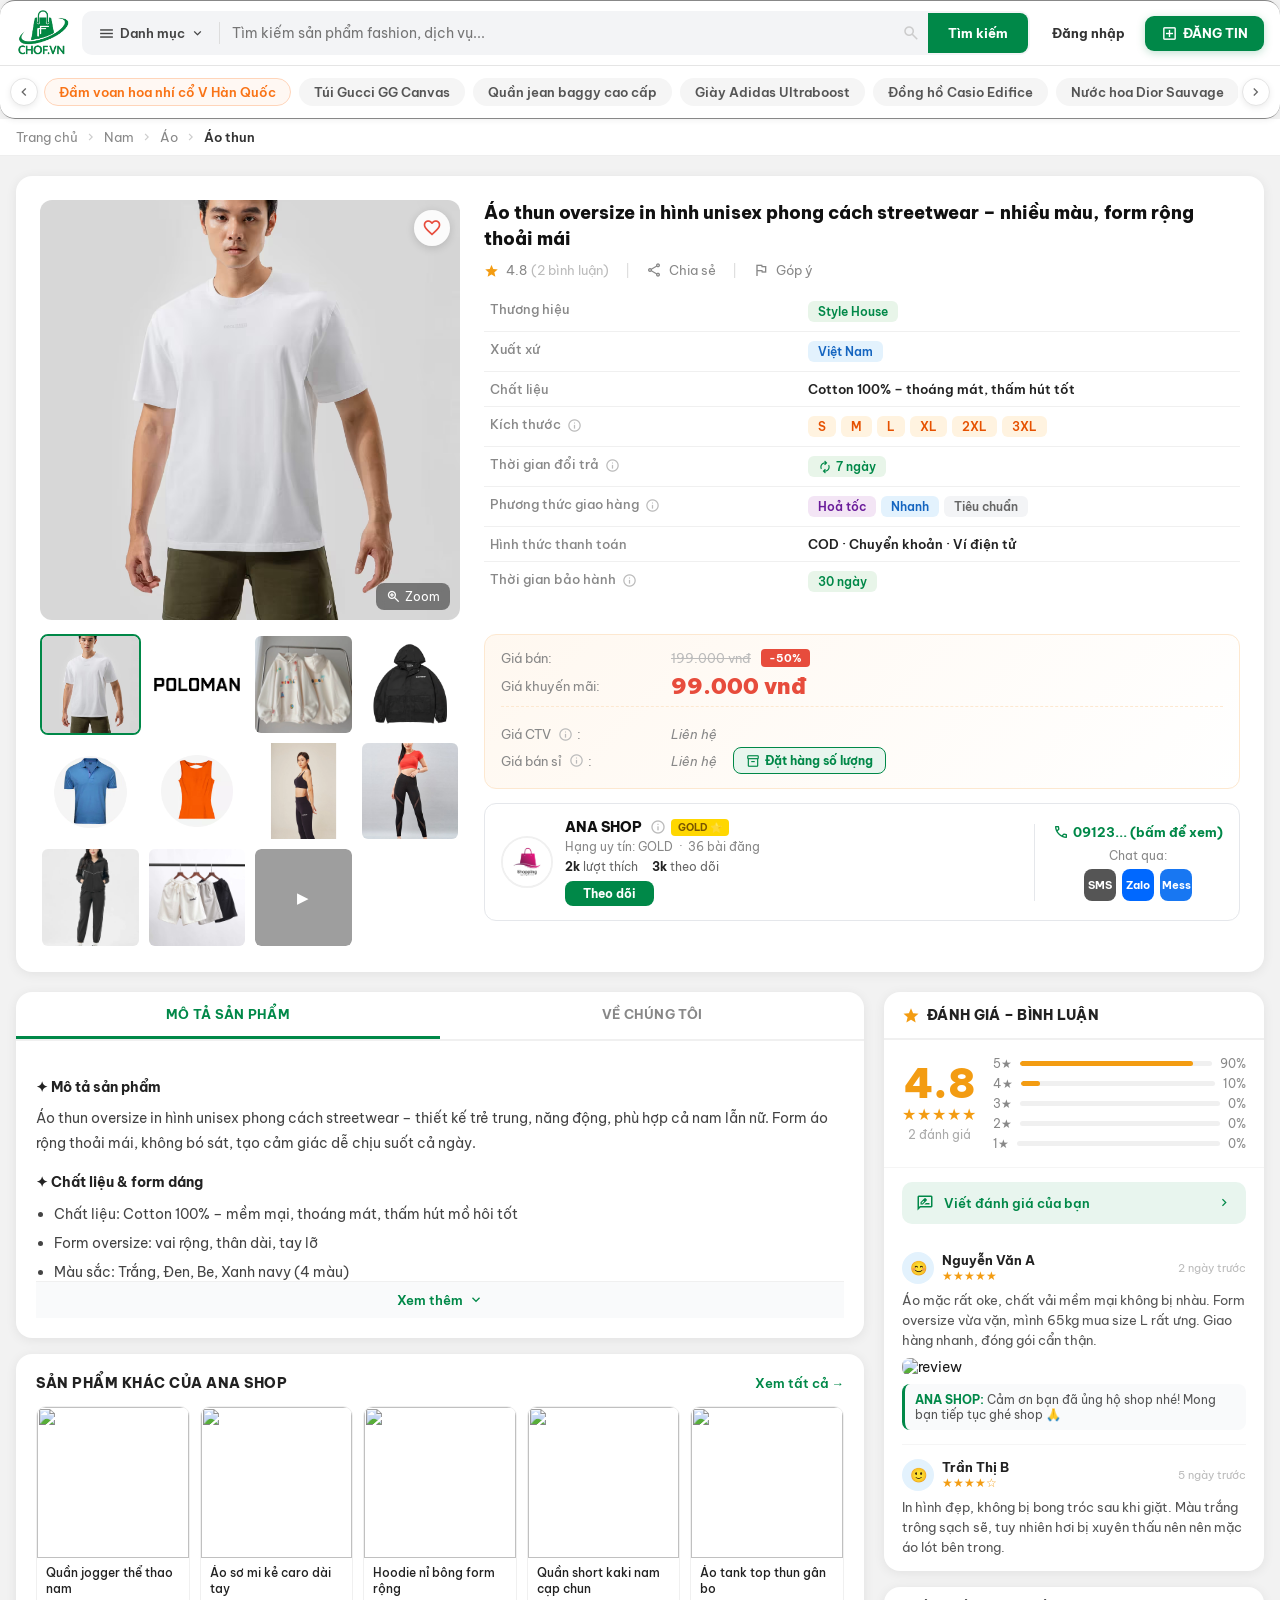
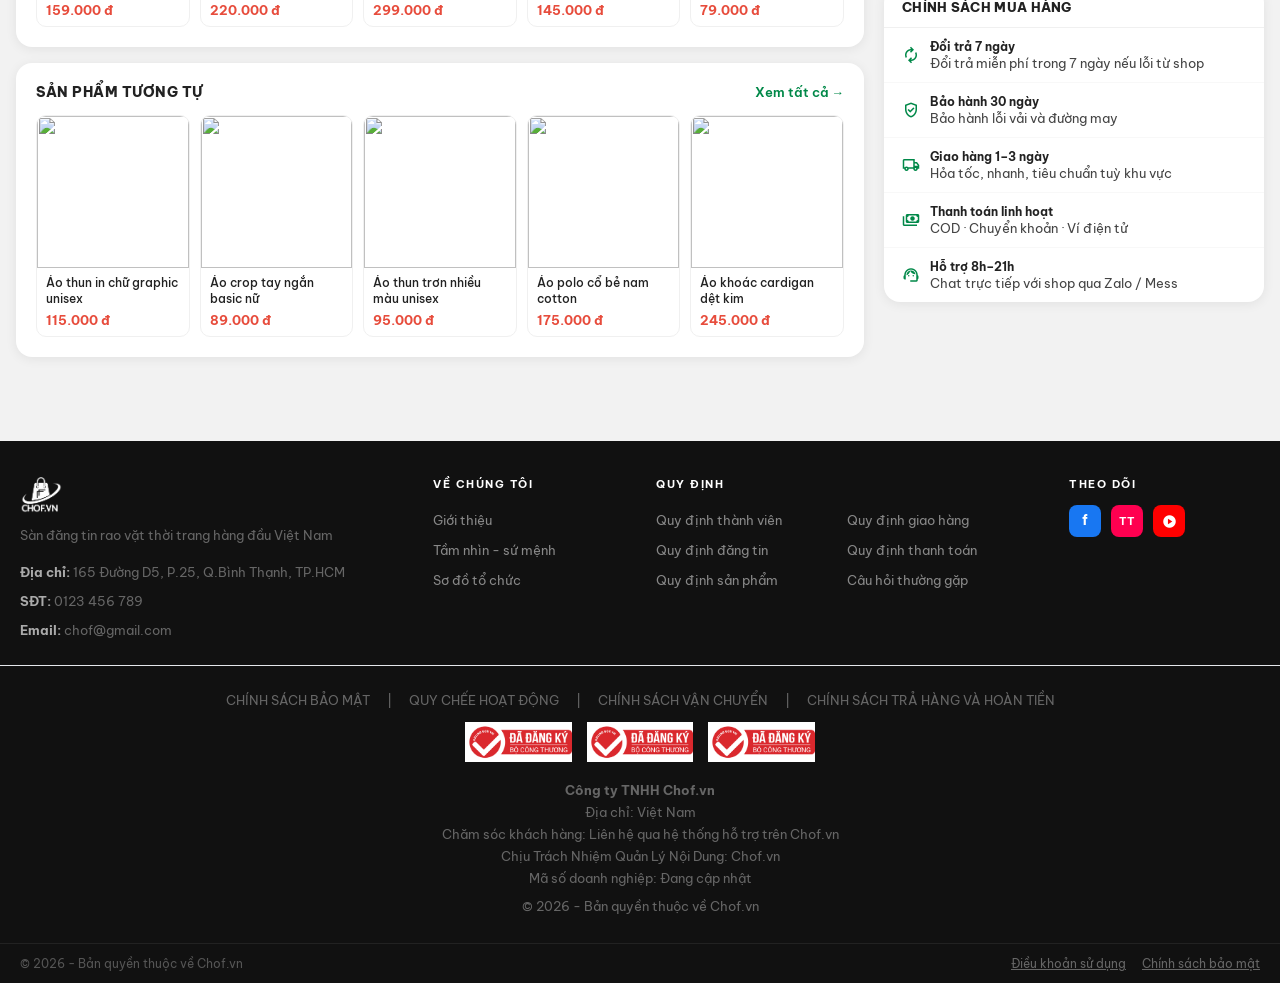
==== commit d6860744: "chốt" ====
--- a/detail.html
+++ b/detail.html
@@ -16,6 +16,11 @@
             --pl: #e8f5ee;
             --ac: #f97316;
             --bg: #f2f2f2;
+            --ink: #111;
+            --muted: #888;
+            --line: #e5e5e5;
+            --card: #fff;
+            --r: 12px;
         }
 
         * {
@@ -715,9 +720,7 @@
            [HEADER] Cat-tabs
         ══════════════════════════════════════ */
     .cat-tabs {
-      background: #fff;
       border-top: 1px solid var(--line);
-      border-radius: 0 0 15px 15px;
     }
 
     .cat-tabs-inner {
@@ -858,7 +861,10 @@
         .detail-top {
             display: grid;
             grid-template-columns: 420px 1fr;
-            gap: 24px;
+            grid-template-rows: auto auto;
+            align-items: start;
+            column-gap: 24px;
+            row-gap: 14px;
             background: #fff;
             border-radius: 16px;
             padding: 24px;
@@ -882,7 +888,8 @@
             cursor: zoom-in;
         }
 
-        .gallery-main img {
+        .gallery-main img, .gallery-main video {
+            display: block;
             width: 100%;
             height: 100%;
             object-fit: cover;
@@ -938,19 +945,19 @@
         }
 
         .gallery-thumbs {
-            display: flex;
-            gap: 8px;
+            display: grid;
+            grid-template-columns: repeat(4, 1fr);
+            gap: 6px;
         }
 
         .thumb {
-            width: 72px;
-            height: 72px;
+            aspect-ratio: 1/1;
             border-radius: 8px;
             overflow: hidden;
             cursor: pointer;
             border: 2.5px solid transparent;
             transition: border-color .15s;
-            flex-shrink: 0;
+            position: relative;
         }
 
         .thumb.active {
@@ -963,8 +970,21 @@
             object-fit: cover;
         }
 
+        .thumb.vt::after {
+            content: '▶';
+            position: absolute;
+            inset: 0;
+            display: flex;
+            align-items: center;
+            justify-content: center;
+            background: rgba(0, 0, 0, .38);
+            color: #fff;
+            font-size: 15px;
+            border-radius: 6px;
+            pointer-events: none;
+        }
+
         /* ── Product info ── */
-        .pinfo {}
 
         .pinfo-title {
             font-size: 18px;
@@ -1061,6 +1081,11 @@
             color: #6a1b9a;
         }
 
+        .spec-badge.gray {
+            background: #f3f4f6;
+            color: #666;
+        }
+
         .info-icon {
             display: inline-flex;
             align-items: center;
@@ -1131,6 +1156,281 @@
             color: var(--ac);
         }
 
+        /* Bulk order button */
+        .bulk-order-btn {
+            display: inline-flex;
+            align-items: center;
+            gap: 5px;
+            padding: 5px 12px;
+            background: var(--pl);
+            color: var(--p);
+            border: 1.5px solid var(--p);
+            border-radius: 8px;
+            font-size: 12px;
+            font-weight: 700;
+            cursor: pointer;
+            font-family: inherit;
+            margin-left: 6px;
+            transition: background .12s;
+            white-space: nowrap;
+        }
+
+        .bulk-order-btn:hover { background: #d0ebdb; }
+
+        /* Bulk order popup */
+        .bo-overlay {
+            display: none;
+            position: fixed;
+            inset: 0;
+            background: rgba(0,0,0,.5);
+            z-index: 2000;
+            align-items: center;
+            justify-content: center;
+            padding: 16px;
+        }
+
+        .bo-overlay.open { display: flex; }
+
+        .bo-modal {
+            background: #fff;
+            border-radius: 14px;
+            width: 100%;
+            max-width: 480px;
+            max-height: 90vh;
+            overflow-y: auto;
+            box-shadow: 0 24px 80px rgba(0,0,0,.25);
+        }
+
+        .bo-head {
+            display: flex;
+            align-items: center;
+            justify-content: space-between;
+            padding: 18px 20px 14px;
+            border-bottom: 1px solid #f0f0f0;
+        }
+
+        .bo-title {
+            font-size: 16px;
+            font-weight: 800;
+            color: #111;
+        }
+
+        .bo-close {
+            width: 32px;
+            height: 32px;
+            border-radius: 50%;
+            border: none;
+            background: #f3f4f6;
+            color: #555;
+            cursor: pointer;
+            display: flex;
+            align-items: center;
+            justify-content: center;
+            font-family: inherit;
+            transition: background .12s;
+        }
+
+        .bo-close:hover { background: #e5e5e5; }
+
+        .bo-body { padding: 18px 20px; }
+
+        .bo-shop {
+            display: flex;
+            align-items: flex-start;
+            gap: 10px;
+            background: #f8fafb;
+            border-radius: 10px;
+            padding: 12px 14px;
+            margin-bottom: 16px;
+        }
+
+        .bo-shop-logo {
+            width: 32px;
+            height: 32px;
+            border-radius: 6px;
+            object-fit: cover;
+            flex-shrink: 0;
+            background: var(--pl);
+            display: flex;
+            align-items: center;
+            justify-content: center;
+            font-size: 14px;
+            font-weight: 800;
+            color: var(--p);
+        }
+
+        .bo-shop-info { font-size: 12px; color: #555; line-height: 1.9; }
+        .bo-shop-name { font-size: 13px; font-weight: 800; color: #111; margin-bottom: 2px; }
+
+        .bo-product {
+            display: flex;
+            align-items: center;
+            gap: 12px;
+            padding: 10px 0 14px;
+            border-bottom: 1px solid #f0f0f0;
+            margin-bottom: 16px;
+        }
+
+        .bo-product-img {
+            width: 48px;
+            height: 48px;
+            border-radius: 8px;
+            object-fit: cover;
+            flex-shrink: 0;
+            border: 1px solid #eee;
+        }
+
+        .bo-product-name { flex: 1; font-size: 13px; font-weight: 600; color: #222; }
+
+        .bo-qty-wrap {
+            display: flex;
+            align-items: center;
+            gap: 8px;
+            flex-shrink: 0;
+        }
+
+        .bo-qty-lbl { font-size: 12.5px; color: #555; white-space: nowrap; }
+        .bo-qty-lbl span { color: #e74c3c; }
+
+        .bo-qty-input {
+            width: 110px;
+            height: 36px;
+            border: 1.5px solid #ddd;
+            border-radius: 8px;
+            padding: 0 10px;
+            font-size: 13px;
+            font-family: inherit;
+            outline: none;
+            transition: border-color .15s;
+        }
+
+        .bo-qty-input:focus { border-color: var(--p); }
+
+        .bo-section-lbl {
+            font-size: 13px;
+            font-weight: 700;
+            color: #333;
+            margin-bottom: 8px;
+        }
+
+        .bo-section-lbl span { color: #e74c3c; }
+
+        .bo-phone-wrap {
+            display: flex;
+            gap: 8px;
+            margin-bottom: 14px;
+        }
+
+        .bo-phone-prefix {
+            display: flex;
+            align-items: center;
+            gap: 6px;
+            padding: 0 10px;
+            height: 40px;
+            border: 1.5px solid #ddd;
+            border-radius: 8px;
+            font-size: 13px;
+            font-weight: 600;
+            color: #333;
+            background: #fff;
+            cursor: pointer;
+            font-family: inherit;
+            white-space: nowrap;
+            flex-shrink: 0;
+        }
+
+        .bo-phone-input {
+            flex: 1;
+            height: 40px;
+            border: 1.5px solid #ddd;
+            border-radius: 8px;
+            padding: 0 12px;
+            font-size: 13px;
+            font-family: inherit;
+            outline: none;
+            transition: border-color .15s;
+        }
+
+        .bo-phone-input:focus { border-color: var(--p); }
+
+        .bo-textarea {
+            width: 100%;
+            height: 90px;
+            border: 1.5px solid #ddd;
+            border-radius: 8px;
+            padding: 10px 12px;
+            font-size: 13px;
+            font-family: inherit;
+            resize: none;
+            outline: none;
+            color: #333;
+            transition: border-color .15s;
+            margin-bottom: 10px;
+        }
+
+        .bo-textarea:focus { border-color: var(--p); }
+
+        .bo-suggestions {
+            display: flex;
+            flex-wrap: wrap;
+            gap: 6px;
+            margin-bottom: 20px;
+        }
+
+        .bo-sug {
+            padding: 5px 10px;
+            background: #f3f4f6;
+            border-radius: 20px;
+            font-size: 11.5px;
+            color: #555;
+            cursor: pointer;
+            border: 1px solid transparent;
+            transition: background .12s, border-color .12s, color .12s;
+            font-family: inherit;
+        }
+
+        .bo-sug:hover { background: var(--pl); color: var(--p); border-color: var(--p); }
+
+        .bo-footer {
+            display: flex;
+            gap: 10px;
+            justify-content: flex-end;
+            padding-top: 4px;
+            border-top: 1px solid #f0f0f0;
+            margin-top: 4px;
+        }
+
+        .bo-cancel {
+            padding: 10px 20px;
+            border: 1.5px solid #ddd;
+            border-radius: 9px;
+            background: #fff;
+            font-size: 13px;
+            font-weight: 700;
+            color: #555;
+            cursor: pointer;
+            font-family: inherit;
+            transition: border-color .12s;
+        }
+
+        .bo-cancel:hover { border-color: #aaa; }
+
+        .bo-submit {
+            padding: 10px 22px;
+            border: none;
+            border-radius: 9px;
+            background: var(--p);
+            color: #fff;
+            font-size: 13px;
+            font-weight: 700;
+            cursor: pointer;
+            font-family: inherit;
+            box-shadow: 0 2px 8px rgba(0,136,72,.25);
+            transition: background .12s;
+        }
+
+        .bo-submit:hover { background: var(--pd); }
+
         .price-contact {
             font-size: 13px;
             color: #888;
@@ -1205,6 +1505,25 @@
 
         .shop-stats b {
             color: #222;
+        }
+
+        .follow-btn {
+            margin-top: 7px;
+            background: var(--p);
+            color: #fff;
+            border: none;
+            padding: 5px 18px;
+            border-radius: 8px;
+            font-size: 12px;
+            font-weight: 700;
+            cursor: pointer;
+            font-family: inherit;
+            transition: background .15s;
+            align-self: flex-start;
+        }
+
+        .follow-btn:hover {
+            background: var(--pd);
         }
 
         /* Right contact */
@@ -1651,6 +1970,57 @@
             color: #e74c3c;
         }
 
+        /* ══ INFO ROW (thumbs + price side by side inside pinfo) ══ */
+        .info-right {
+            min-width: 0;
+        }
+
+        /* ══ POLICY WIDGET (right sidebar) ══ */
+        .policy-card {
+            background: #fff;
+            border-radius: 16px;
+            box-shadow: 0 2px 12px rgba(0, 0, 0, .07);
+            margin-top: 16px;
+            overflow: hidden;
+        }
+
+        .policy-hd {
+            padding: 12px 18px;
+            font-size: 12.5px;
+            font-weight: 800;
+            color: #222;
+            border-bottom: 1px solid #f0f0f0;
+            text-transform: uppercase;
+            letter-spacing: .3px;
+        }
+
+        .policy-row {
+            display: flex;
+            align-items: center;
+            gap: 10px;
+            padding: 11px 18px;
+            border-bottom: 1px solid #f8f8f8;
+            font-size: 12.5px;
+            color: #444;
+        }
+
+        .policy-row:last-child {
+            border-bottom: none;
+        }
+
+        .policy-row .ms {
+            font-size: 18px;
+            color: var(--p);
+            flex-shrink: 0;
+        }
+
+        .policy-row b {
+            color: #222;
+            display: block;
+            font-size: 12px;
+            margin-bottom: 1px;
+        }
+
     /* ══ FOOTER ══ */
     footer {
       background: var(--ink)
@@ -1804,35 +2174,11 @@
             }
 
             .sbtn {
-                padding: 0 12px;
-                font-size: 12px;
+                display: none !important;
             }
 
             .blogin {
                 display: none;
-            }
-
-            .bpost-txt {
-                display: none;
-            }
-
-            .bpost-icon-desk {
-                display: none;
-            }
-
-            .bpost-plus {
-                display: block;
-                font-size: 26px;
-                font-weight: 900;
-                line-height: 1;
-            }
-
-            .bpost {
-                width: 38px;
-                height: 38px;
-                padding: 0;
-                border-radius: 50%;
-                justify-content: center;
             }
 
             .detail-top {
@@ -1864,7 +2210,13 @@
 
             .fi {
                 grid-template-columns: 1fr 1fr;
-                gap: 18px;
+                gap: 16px;
+                padding: 24px 14px 14px;
+            }
+
+            .fi-logo {
+                font-size: 20px;
+                margin-bottom: 8px;
             }
 
             .sticky-banner {
@@ -1903,6 +2255,13 @@
 
             .fi {
                 grid-template-columns: 1fr;
+                gap: 14px;
+            }
+
+            .fb2 {
+                flex-direction: column;
+                gap: 6px;
+                text-align: center;
             }
 
             .pinfo-title {
@@ -2431,7 +2790,7 @@
             <div class="udrop-item"><span class="ms">group</span>Theo dõi</div>
             <div class="udrop-sep"></div>
             <div class="udrop-item"><span class="ms">article</span>Tất cả bài đăng</div>
-            <div class="udrop-item"><span class="ms">manage_accounts</span>Quản lý tài khoản</div>
+            <div class="udrop-item" onclick="window.location.href='/shopmanager.html'"><span class="ms">manage_accounts</span>Quản lý tài khoản</div>
             <div class="udrop-sep"></div>
             <div class="udrop-item danger" onclick="doLogout()"><span class="ms">logout</span>Đăng xuất</div>
           </div>
@@ -2451,16 +2810,16 @@
           <span class="ms" style="font-size:16px">chevron_left</span>
         </button>
         <div class="ct-scroll" id="ctScroll">
-          <a href="/detail.html" class="ct-pill hot">🔥 Đầm voan hoa nhí cổ V Hàn Quốc</a>
-          <a href="/detail.html" class="ct-pill">👜 Túi Gucci GG Canvas</a>
-          <a href="/detail.html" class="ct-pill">👖 Quần jean baggy cao cấp</a>
-          <a href="/detail.html" class="ct-pill">👟 Giày Adidas Ultraboost</a>
-          <a href="/detail.html" class="ct-pill">⌚ Đồng hồ Casio Edifice</a>
-          <a href="/detail.html" class="ct-pill">🌹 Nước hoa Dior Sauvage</a>
-          <a href="/detail.html" class="ct-pill">🧥 Áo Hoodie nỉ Unisex</a>
-          <a href="/detail.html" class="ct-pill">👗 Váy hoa nhí dự tiệc</a>
-          <a href="/detail.html" class="ct-pill">💄 Mỹ phẩm Laneige Water Bank</a>
-          <a href="/detail.html" class="ct-pill">🏃 Giày chạy bộ siêu nhẹ</a>
+          <a href="/detail.html" class="ct-pill hot">Đầm voan hoa nhí cổ V Hàn Quốc</a>
+          <a href="/detail.html" class="ct-pill">Túi Gucci GG Canvas</a>
+          <a href="/detail.html" class="ct-pill">Quần jean baggy cao cấp</a>
+          <a href="/detail.html" class="ct-pill">Giày Adidas Ultraboost</a>
+          <a href="/detail.html" class="ct-pill">Đồng hồ Casio Edifice</a>
+          <a href="/detail.html" class="ct-pill">Nước hoa Dior Sauvage</a>
+          <a href="/detail.html" class="ct-pill">Áo Hoodie nỉ Unisex</a>
+          <a href="/detail.html" class="ct-pill">Váy hoa nhí dự tiệc</a>
+          <a href="/detail.html" class="ct-pill">Mỹ phẩm Laneige Water Bank</a>
+          <a href="/detail.html" class="ct-pill">Giày chạy bộ siêu nhẹ</a>
         </div>
         <button class="ct-nav" id="ctNext" aria-label="Tiếp" onclick="ctScroll(1)">
           <span class="ms" style="font-size:16px">chevron_right</span>
@@ -2494,45 +2853,23 @@
         <!-- ══ TOP: Gallery + Info ══ -->
         <div class="detail-top">
 
-            <!-- Gallery -->
-            <div class="gallery">
-                <div class="gallery-main" id="mainImg">
+            <!-- col1/row1: main image -->
+            <div class="gallery-main" id="mainImg">
                     <img id="mainImgEl"
-                        src="https://lh3.googleusercontent.com/aida-public/[base64]"
+                        src="assets/aothun.avif"
                         alt="Áo thun oversize" onclick="openLightbox(this.src)" />
+                    <video id="mainVideoEl" src="assets/video.mp4" controls
+                        style="display:none;border-radius:12px;"></video>
                     <button class="gallery-fav" id="favBtn" onclick="toggleFav(event)">
                         <span class="ms" id="favIcon">favorite_border</span>
                     </button>
-                    <button class="gallery-zoom" onclick="openLightbox(document.getElementById('mainImgEl').src)">
+                    <button class="gallery-zoom" id="zoomBtn" onclick="openLightbox(document.getElementById('mainImgEl').src)">
                         <span class="ms" style="font-size:15px">zoom_in</span> Zoom
                     </button>
                 </div>
-                <div class="gallery-thumbs">
-                    <div class="thumb active"
-                        onclick="switchImg(this,'https://lh3.googleusercontent.com/aida-public/[base64]')">
-                        <img src="https://lh3.googleusercontent.com/aida-public/[base64]"
-                            alt="">
-                    </div>
-                    <div class="thumb"
-                        onclick="switchImg(this,'https://lh3.googleusercontent.com/aida-public/[base64]')">
-                        <img src="https://lh3.googleusercontent.com/aida-public/[base64]"
-                            alt="">
-                    </div>
-                    <div class="thumb"
-                        onclick="switchImg(this,'https://lh3.googleusercontent.com/aida-public/[base64]')">
-                        <img src="https://lh3.googleusercontent.com/aida-public/[base64]"
-                            alt="">
-                    </div>
-                    <div class="thumb"
-                        onclick="switchImg(this,'https://lh3.googleusercontent.com/aida-public/[base64]')">
-                        <img src="https://lh3.googleusercontent.com/aida-public/[base64]"
-                            alt="">
-                    </div>
-                </div>
-            </div>
-
-            <!-- Product info -->
-            <div class="pinfo">
+
+            <!-- col2/row1: title + spec -->
+            <div class="pinfo-top">
                 <h1 class="pinfo-title">Áo thun oversize in hình unisex phong cách streetwear – nhiều màu, form rộng
                     thoải mái</h1>
 
@@ -2586,8 +2923,7 @@
                                 <span class="tooltip-content">Đổi trả trong vòng 7 ngày kể từ ngày nhận hàng</span>
                             </span>
                         </td>
-                        <td><span class="spec-badge green"><span class="ms" style="font-size:14px">autorenew</span> 7
-                                ngày</span></td>
+                        <td><span class="spec-badge green"><span class="ms" style="font-size:14px">autorenew</span> 7 ngày</span></td>
                     </tr>
                     <tr>
                         <td>
@@ -2601,7 +2937,7 @@
                             <div style="display:flex;flex-wrap:wrap;gap:5px;">
                                 <span class="spec-badge purple">Hoả tốc</span>
                                 <span class="spec-badge blue">Nhanh</span>
-                                <span class="spec-badge orange">Tiêu chuẩn</span>
+                                <span class="spec-badge gray">Tiêu chuẩn</span>
                             </div>
                         </td>
                     </tr>
@@ -2620,6 +2956,49 @@
                         <td><span class="spec-badge green">30 ngày</span></td>
                     </tr>
                 </table>
+            </div><!-- /pinfo-top -->
+
+            <!-- col1/row2: thumbnails -->
+            <div class="gallery-thumbs">
+                    <div class="thumb active" onclick="switchImg(this,'assets/aothun.avif')">
+                        <img src="assets/aothun.avif" alt="Áo thun">
+                    </div>
+                    <div class="thumb" onclick="switchImg(this,'assets/polo.png')">
+                        <img src="assets/polo.png" alt="Polo">
+                    </div>
+                    <div class="thumb" onclick="switchImg(this,'assets/hoddie.webp')">
+                        <img src="assets/hoddie.webp" alt="Hoodie">
+                    </div>
+                    <div class="thumb" onclick="switchImg(this,'assets/jacket.webp')">
+                        <img src="assets/jacket.webp" alt="Jacket">
+                    </div>
+                    <div class="thumb" onclick="switchImg(this,'assets/nam.webp')">
+                        <img src="assets/nam.webp" alt="Nam">
+                    </div>
+                    <div class="thumb" onclick="switchImg(this,'assets/nu.webp')">
+                        <img src="assets/nu.webp" alt="Nữ">
+                    </div>
+                    <div class="thumb" onclick="switchImg(this,'assets/bo-quan-ao-the-thao-nerdy-1.webp')">
+                        <img src="assets/bo-quan-ao-the-thao-nerdy-1.webp" alt="Bộ thể thao">
+                    </div>
+                    <div class="thumb" onclick="switchImg(this,'assets/set-gym-nu-11.jpg')">
+                        <img src="assets/set-gym-nu-11.jpg" alt="Set gym nữ">
+                    </div>
+                    <div class="thumb" onclick="switchImg(this,'assets/thethaonu.webp')">
+                        <img src="assets/thethaonu.webp" alt="Thể thao nữ">
+                    </div>
+                    <div class="thumb" onclick="switchImg(this,'assets/quanshort.jpg')">
+                        <img src="assets/quanshort.jpg" alt="Quần short">
+                    </div>
+                    <!-- Video thumbnail (11th slot) -->
+                    <div class="thumb vt" onclick="switchVideo(this)">
+                        <video src="assets/video.mp4" muted preload="metadata"
+                            style="width:100%;height:100%;object-fit:cover;pointer-events:none;border-radius:6px;"></video>
+                    </div>
+            </div><!-- /gallery-thumbs -->
+
+            <!-- col2/row2: price + shop -->
+            <div class="info-right">
 
                 <!-- Price block -->
                 <div class="price-block">
@@ -2652,6 +3031,10 @@
                             </span>:
                         </span>
                         <span class="price-contact">Liên hệ</span>
+                        <button class="bulk-order-btn" onclick="openBulkOrder()">
+                            <span class="ms" style="font-size:14px">inventory_2</span>
+                            Đặt hàng số lượng
+                        </button>
                     </div>
                 </div>
 
@@ -2672,10 +3055,8 @@
                             <div class="shop-stats">
                                 <span><b>2k</b> lượt thích</span>
                                 <span><b>3k</b> theo dõi</span>
-                                <button onclick="alert('Đã theo dõi!')"
-                                    style="background:var(--p);color:#fff;border:none;padding:3px 12px;border-radius:6px;font-size:11.5px;font-weight:700;cursor:pointer;font-family:inherit;">Theo
-                                    dõi</button>
                             </div>
+                            <button class="follow-btn" onclick="alert('Đã theo dõi!')">Theo dõi</button>
                         </div>
                     </div>
                     <div class="shop-contact">
@@ -2691,8 +3072,8 @@
                         </div>
                     </div>
                 </div>
-            </div>
-        </div>
+            </div><!-- /info-right -->
+        </div><!-- /detail-top -->
 
         <!-- ══ MIDDLE: Description tabs + Reviews ══ -->
         <div class="detail-mid">
@@ -2855,62 +3236,9 @@
                     </div>
                 </div>
 
-                <!-- Recently viewed -->
-                <div class="related-sec">
-                    <div class="related-header">
-                        Đã xem gần đây
-                        <a href="/listing.html">Xóa lịch sử</a>
-                    </div>
-                    <div class="mini-grid">
-                        <div class="mc">
-                            <div class="mc-img"><img
-                                    src="https://lh3.googleusercontent.com/aida-public/[base64]"
-                                    alt=""></div>
-                            <div class="mc-info">
-                                <p class="mc-title">Giày Sneaker Nike Air Max đỏ</p><span class="mc-price">3.500.000
-                                    đ</span>
-                            </div>
-                        </div>
-                        <div class="mc">
-                            <div class="mc-img"><img
-                                    src="https://lh3.googleusercontent.com/aida-public/[base64]"
-                                    alt=""></div>
-                            <div class="mc-info">
-                                <p class="mc-title">Đồng hồ Casio Edifice</p><span class="mc-price">1.200.000 đ</span>
-                            </div>
-                        </div>
-                        <div class="mc">
-                            <div class="mc-img"><img
-                                    src="https://lh3.googleusercontent.com/aida-public/[base64]"
-                                    alt=""></div>
-                            <div class="mc-info">
-                                <p class="mc-title">Dịch vụ trang điểm tận nơi</p><span class="mc-price">300.000
-                                    đ</span>
-                            </div>
-                        </div>
-                        <div class="mc">
-                            <div class="mc-img"><img
-                                    src="https://lh3.googleusercontent.com/aida-public/[base64]"
-                                    alt=""></div>
-                            <div class="mc-info">
-                                <p class="mc-title">Bộ vest nam slim fit 2 cúc</p><span class="mc-price">890.000
-                                    đ</span>
-                            </div>
-                        </div>
-                        <div class="mc">
-                            <div class="mc-img"><img
-                                    src="https://lh3.googleusercontent.com/aida-public/[base64]"
-                                    alt=""></div>
-                            <div class="mc-info">
-                                <p class="mc-title">Đầm voan hoa nhí cổ V Hàn Quốc</p><span class="mc-price">250.000
-                                    đ</span>
-                            </div>
-                        </div>
-                    </div>
-                </div>
             </div>
 
-            <!-- Right: Reviews -->
+            <!-- Right: Reviews + Policy -->
             <div id="reviews">
                 <div class="review-card">
                     <div class="review-header">
@@ -2992,6 +3320,31 @@
                             <div class="ri-text">In hình đẹp, không bị bong tróc sau khi giặt. Màu trắng trông sạch sẽ,
                                 tuy nhiên hơi bị xuyên thấu nên nên mặc áo lót bên trong.</div>
                         </div>
+                    </div>
+                </div>
+
+                <!-- Policy widget -->
+                <div class="policy-card">
+                    <div class="policy-hd">Chính sách mua hàng</div>
+                    <div class="policy-row">
+                        <span class="ms">autorenew</span>
+                        <div><b>Đổi trả 7 ngày</b>Đổi trả miễn phí trong 7 ngày nếu lỗi từ shop</div>
+                    </div>
+                    <div class="policy-row">
+                        <span class="ms">verified_user</span>
+                        <div><b>Bảo hành 30 ngày</b>Bảo hành lỗi vải và đường may</div>
+                    </div>
+                    <div class="policy-row">
+                        <span class="ms">local_shipping</span>
+                        <div><b>Giao hàng 1–3 ngày</b>Hỏa tốc, nhanh, tiêu chuẩn tuỳ khu vực</div>
+                    </div>
+                    <div class="policy-row">
+                        <span class="ms">payments</span>
+                        <div><b>Thanh toán linh hoạt</b>COD · Chuyển khoản · Ví điện tử</div>
+                    </div>
+                    <div class="policy-row">
+                        <span class="ms">support_agent</span>
+                        <div><b>Hỗ trợ 8h–21h</b>Chat trực tiếp với shop qua Zalo / Mess</div>
                     </div>
                 </div>
             </div>
@@ -3077,6 +3430,73 @@
     </div>
   </footer>
 
+    <!-- ══ BULK ORDER POPUP ══ -->
+    <div class="bo-overlay" id="boOverlay" onclick="if(event.target===this)closeBulkOrder()">
+      <div class="bo-modal">
+        <div class="bo-head">
+          <span class="bo-title">Đặt hàng số lượng</span>
+          <button class="bo-close" onclick="closeBulkOrder()">
+            <span class="ms" style="font-size:18px">close</span>
+          </button>
+        </div>
+        <div class="bo-body">
+
+          <!-- Shop info -->
+          <div class="bo-shop">
+            <img id="boShopLogo" class="bo-shop-logo" src="" alt="" style="display:none;width:32px;height:32px;border-radius:6px;object-fit:cover;">
+            <div id="boShopLogoFallback" class="bo-shop-logo"></div>
+            <div>
+              <div class="bo-shop-name" id="boShopName"></div>
+              <div class="bo-shop-info" id="boShopInfo"></div>
+            </div>
+          </div>
+
+          <!-- Product row -->
+          <div class="bo-product">
+            <img id="boProductImg" class="bo-product-img" src="" alt="">
+            <span class="bo-product-name" id="boProductName"></span>
+            <div class="bo-qty-wrap">
+              <span class="bo-qty-lbl">Số lượng <span>(*)</span></span>
+              <input class="bo-qty-input" type="number" placeholder="Nhập số lượng" min="10">
+            </div>
+          </div>
+
+          <!-- Phone -->
+          <div class="bo-section-lbl">Thông tin liên hệ <span>(*)</span></div>
+          <div style="font-size:12.5px;color:#888;margin-bottom:8px;margin-top:-4px">Số điện thoại</div>
+          <div class="bo-phone-wrap">
+            <button class="bo-phone-prefix">
+              <span style="font-size:16px">🇻🇳</span> (+84) <span class="ms" style="font-size:14px">expand_more</span>
+            </button>
+            <input class="bo-phone-input" type="tel" placeholder="Vui lòng nhập số điện thoại">
+          </div>
+
+          <!-- Yêu cầu -->
+          <div class="bo-section-lbl" style="margin-top:4px">Yêu cầu cụ thể <span>(*)</span></div>
+          <div style="font-size:12px;color:#aaa;margin-bottom:8px;margin-top:-4px">Bạn cần điều gì? Thông tin, giá cả, bất cứ thứ gì!</div>
+          <textarea class="bo-textarea" placeholder="Hoặc để lại số điện thoại và chúng tôi sẽ liên hệ bạn"></textarea>
+
+          <!-- Suggestions -->
+          <div class="bo-suggestions">
+            <button class="bo-sug" onclick="appendSug(this)">Mức giá ưu đãi bạn có thể cung cấp là bao nhiêu?</button>
+            <button class="bo-sug" onclick="appendSug(this)">Tôi có thể xem thêm mẫu?</button>
+            <button class="bo-sug" onclick="appendSug(this)">Phí ship?</button>
+            <button class="bo-sug" onclick="appendSug(this)">Bao lâu thì đơn hàng đến được chỗ tôi?</button>
+            <button class="bo-sug" onclick="appendSug(this)">Tôi có thể thêm Logo chứ?</button>
+          </div>
+
+          <!-- Footer buttons -->
+          <div class="bo-footer">
+            <button class="bo-cancel" onclick="closeBulkOrder()">Hủy bỏ</button>
+            <button class="bo-submit">
+              <span class="ms" style="font-size:15px">send</span> Gửi yêu cầu
+            </button>
+          </div>
+
+        </div>
+      </div>
+    </div>
+
     <script>
     function doLogin() {
       document.getElementById('btnLogin').style.display = 'none';
@@ -3150,6 +3570,56 @@
     function ctScroll(dir) {
       var el = document.getElementById('ctScroll');
       if (el) el.scrollBy({ left: dir * 220, behavior: 'smooth' });
+    }
+
+    // BULK ORDER POPUP
+    function openBulkOrder() {
+      // Shop name
+      var shopNameEl = document.querySelector('.shop-name');
+      var shopName = shopNameEl ? shopNameEl.childNodes[0].textContent.trim() : '';
+      document.getElementById('boShopName').textContent = shopName;
+
+      // Shop logo
+      var shopLogo = document.querySelector('.shop-avatar');
+      var boLogo = document.getElementById('boShopLogo');
+      var boLogoFb = document.getElementById('boShopLogoFallback');
+      if (shopLogo && shopLogo.src && !shopLogo.naturalWidth === false) {
+        boLogo.src = shopLogo.src;
+        boLogo.style.display = 'block';
+        boLogoFb.style.display = 'none';
+      } else {
+        boLogo.style.display = 'none';
+        boLogoFb.style.display = 'flex';
+        boLogoFb.textContent = shopName ? shopName.charAt(0) : 'S';
+      }
+
+      // Shop phone
+      var phoneEl = document.getElementById('phoneNum');
+      var phone = phoneEl ? phoneEl.textContent.trim() : '';
+      var infoHtml = '';
+      if (phone) infoHtml += '<div>Số điện thoại: &nbsp;' + phone + '</div>';
+      document.getElementById('boShopInfo').innerHTML = infoHtml || '<div style="color:#aaa;font-style:italic">Chưa có thông tin liên hệ</div>';
+
+      // Product title
+      var titleEl = document.querySelector('.pinfo-title');
+      document.getElementById('boProductName').textContent = titleEl ? titleEl.textContent.trim() : '';
+
+      // Product image — lấy ảnh đang hiển thị
+      var activeImg = document.getElementById('mainImgEl') || document.querySelector('.gallery-main img');
+      if (activeImg) document.getElementById('boProductImg').src = activeImg.src;
+
+      document.getElementById('boOverlay').classList.add('open');
+      document.body.style.overflow = 'hidden';
+    }
+    function closeBulkOrder() {
+      document.getElementById('boOverlay').classList.remove('open');
+      document.body.style.overflow = '';
+    }
+    function appendSug(btn) {
+      var ta = document.querySelector('.bo-textarea');
+      var txt = btn.textContent.trim();
+      ta.value = ta.value ? ta.value + '\n' + txt : txt;
+      ta.focus();
     }
 
         // ═══ SHOP POPUP ═══
@@ -3309,7 +3779,20 @@
         function switchImg(thumb, src) {
             document.querySelectorAll('.thumb').forEach(function (t) { t.classList.remove('active'); });
             thumb.classList.add('active');
+            var vid = document.getElementById('mainVideoEl');
+            vid.pause(); vid.style.display = 'none';
+            document.getElementById('mainImgEl').style.display = 'block';
+            document.getElementById('zoomBtn').style.display = 'flex';
             document.getElementById('mainImgEl').src = src;
+        }
+        function switchVideo(thumb) {
+            document.querySelectorAll('.thumb').forEach(function (t) { t.classList.remove('active'); });
+            thumb.classList.add('active');
+            document.getElementById('mainImgEl').style.display = 'none';
+            document.getElementById('zoomBtn').style.display = 'none';
+            var vid = document.getElementById('mainVideoEl');
+            vid.style.display = 'block';
+            vid.play().catch(function () {});
         }
 
         // Lightbox
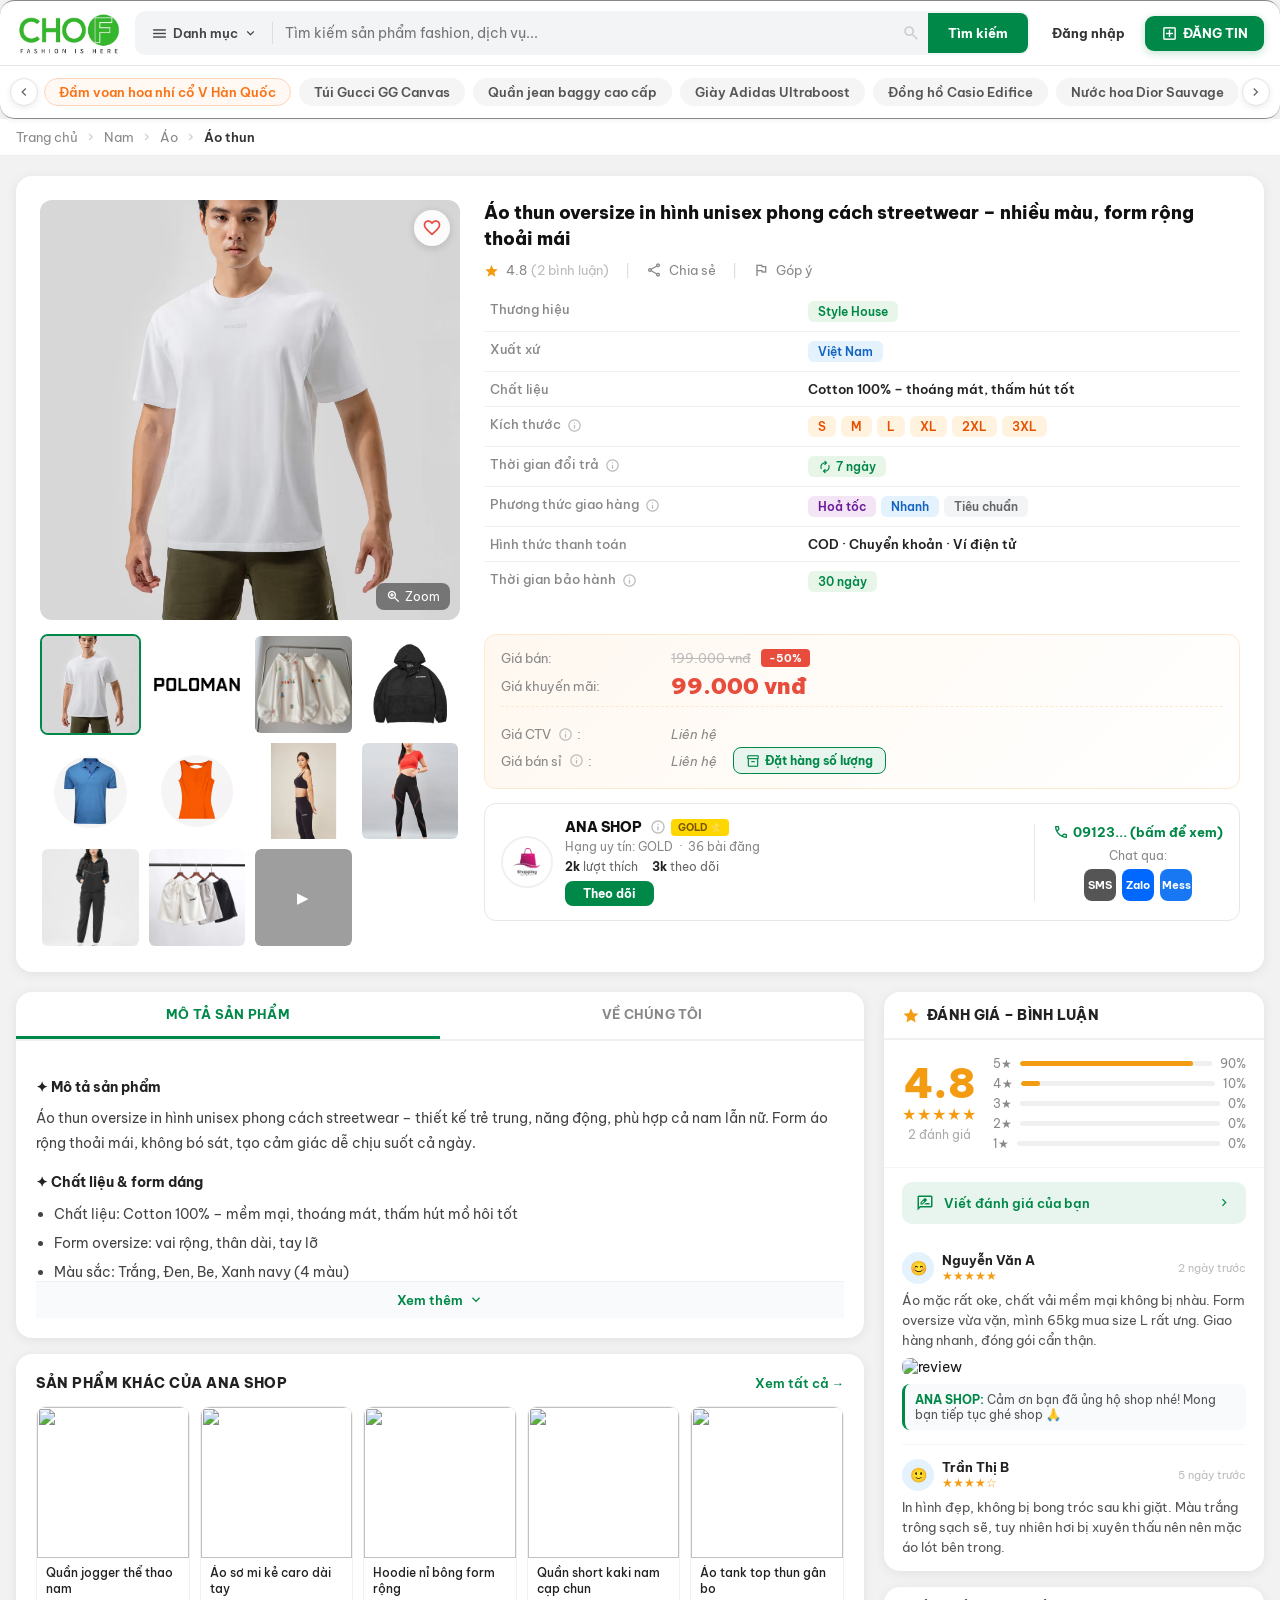
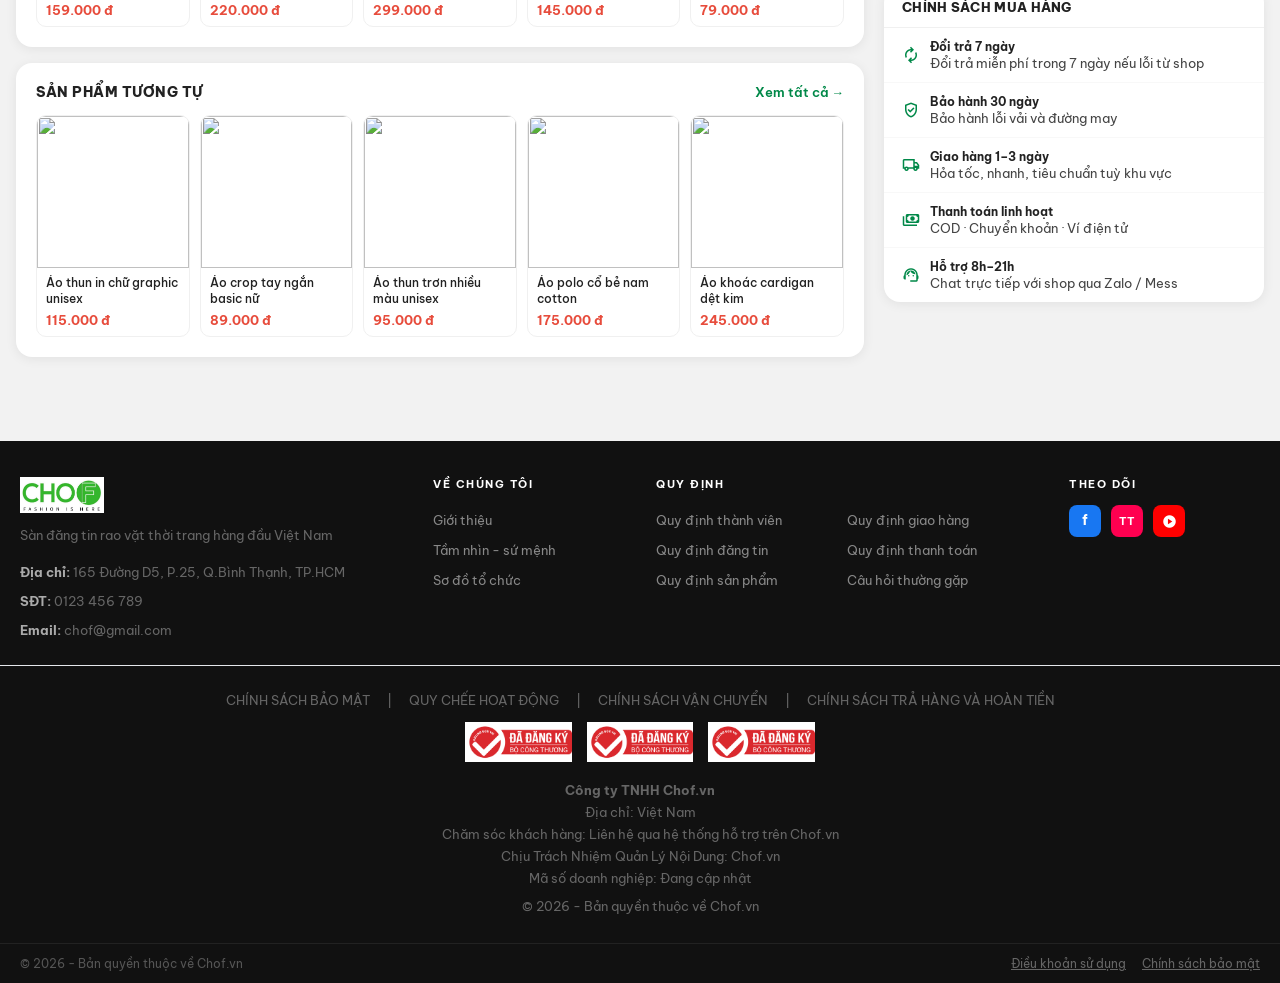
==== commit c4e8df46: "chốt" ====
--- a/detail.html
+++ b/detail.html
@@ -2,63 +2,63 @@
 <html lang="vi">
 
 <head>
-    <meta charset="utf-8" />
-    <meta name="viewport" content="width=device-width, initial-scale=1.0" />
-    <title>Áo thun oversize unisex – Chof.vn</title>
-    <link href="https://fonts.googleapis.com/css2?family=Be+Vietnam+Pro:wght@400;500;600;700;800;900&display=swap"
-        rel="stylesheet" />
-    <link href="https://fonts.googleapis.com/css2?family=Material+Symbols+Outlined:wght,FILL@100..700,0..1&display=swap"
-        rel="stylesheet" />
-    <style>
-        :root {
-            --p: #008848;
-            --pd: #006635;
-            --pl: #e8f5ee;
-            --ac: #f97316;
-            --bg: #f2f2f2;
-            --ink: #111;
-            --muted: #888;
-            --line: #e5e5e5;
-            --card: #fff;
-            --r: 12px;
-        }
-
-        * {
-            box-sizing: border-box;
-            margin: 0;
-            padding: 0;
-        }
-
-        body {
-            font-family: 'Be Vietnam Pro', sans-serif;
-            background: var(--bg);
-            color: #1a1a1a;
-            font-size: 14px;
-        }
-
-        a {
-            text-decoration: none;
-            color: inherit;
-        }
-
-        .ms {
-            font-family: 'Material Symbols Outlined';
-            font-weight: normal;
-            font-style: normal;
-            font-size: 20px;
-            line-height: 1;
-            letter-spacing: normal;
-            text-transform: none;
-            display: inline-block;
-            white-space: nowrap;
-            direction: ltr;
-            font-variation-settings: 'FILL' 0, 'wght' 400, 'GRAD' 0, 'opsz' 24;
-            vertical-align: middle;
-        }
-
-        .msf {
-            font-variation-settings: 'FILL' 1, 'wght' 400, 'GRAD' 0, 'opsz' 24;
-        }
+  <meta charset="utf-8" />
+  <meta name="viewport" content="width=device-width, initial-scale=1.0" />
+  <title>Áo thun oversize unisex – Chof.vn</title>
+  <link href="https://fonts.googleapis.com/css2?family=Be+Vietnam+Pro:wght@400;500;600;700;800;900&display=swap"
+    rel="stylesheet" />
+  <link href="https://fonts.googleapis.com/css2?family=Material+Symbols+Outlined:wght,FILL@100..700,0..1&display=swap"
+    rel="stylesheet" />
+  <style>
+    :root {
+      --p: #008848;
+      --pd: #006635;
+      --pl: #e8f5ee;
+      --ac: #f97316;
+      --bg: #f2f2f2;
+      --ink: #111;
+      --muted: #888;
+      --line: #e5e5e5;
+      --card: #fff;
+      --r: 12px;
+    }
+
+    * {
+      box-sizing: border-box;
+      margin: 0;
+      padding: 0;
+    }
+
+    body {
+      font-family: 'Be Vietnam Pro', sans-serif;
+      background: var(--bg);
+      color: #1a1a1a;
+      font-size: 14px;
+    }
+
+    a {
+      text-decoration: none;
+      color: inherit;
+    }
+
+    .ms {
+      font-family: 'Material Symbols Outlined';
+      font-weight: normal;
+      font-style: normal;
+      font-size: 20px;
+      line-height: 1;
+      letter-spacing: normal;
+      text-transform: none;
+      display: inline-block;
+      white-space: nowrap;
+      direction: ltr;
+      font-variation-settings: 'FILL' 0, 'wght' 400, 'GRAD' 0, 'opsz' 24;
+      vertical-align: middle;
+    }
+
+    .msf {
+      font-variation-settings: 'FILL' 1, 'wght' 400, 'GRAD' 0, 'opsz' 24;
+    }
 
 
     /* ══════════════════════════════════════
@@ -810,1216 +810,1264 @@
         padding: 0 8px;
         height: 46px
       }
+
       .ct-nav {
         display: none
       }
     }
 
-        /* ══ BREADCRUMB ══ */
-        .breadcrumb-bar {
-            background: #fff;
-            border-bottom: 1px solid #eee;
-        }
-
-        .breadcrumb-inner {
-            max-width: 1280px;
-            margin: 0 auto;
-            padding: 10px 16px;
-            display: flex;
-            align-items: center;
-            gap: 6px;
-            font-size: 12.5px;
-            color: #888;
-            flex-wrap: wrap;
-        }
-
-        .breadcrumb-inner a {
-            color: #888;
-        }
-
-        .breadcrumb-inner a:hover {
-            color: var(--p);
-        }
-
-        .bc-sep {
-            color: #ccc;
-        }
-
-        .bc-cur {
-            color: #333;
-            font-weight: 600;
-        }
-
-        /* ══ MAIN ══ */
-        .main {
-            max-width: 1280px;
-            margin: 0 auto;
-            padding: 20px 16px 48px;
-        }
-
-        /* ══ TOP SECTION: image + info ══ */
-        .detail-top {
-            display: grid;
-            grid-template-columns: 420px 1fr;
-            grid-template-rows: auto auto;
-            align-items: start;
-            column-gap: 24px;
-            row-gap: 14px;
-            background: #fff;
-            border-radius: 16px;
-            padding: 24px;
-            box-shadow: 0 2px 12px rgba(0, 0, 0, .07);
-            margin-bottom: 20px;
-        }
-
-        /* ── Image gallery ── */
-        .gallery {
-            display: flex;
-            flex-direction: column;
-            gap: 10px;
-        }
-
-        .gallery-main {
-            position: relative;
-            aspect-ratio: 1/1;
-            border-radius: 12px;
-            overflow: hidden;
-            background: #f3f4f6;
-            cursor: zoom-in;
-        }
-
-        .gallery-main img, .gallery-main video {
-            display: block;
-            width: 100%;
-            height: 100%;
-            object-fit: cover;
-            transition: transform .4s;
-        }
-
-        .gallery-main:hover img {
-            transform: scale(1.06);
-        }
-
-        .gallery-zoom {
-            position: absolute;
-            bottom: 10px;
-            right: 10px;
-            background: rgba(0, 0, 0, .45);
-            color: #fff;
-            border: none;
-            border-radius: 8px;
-            padding: 6px 10px;
-            font-size: 12px;
-            cursor: pointer;
-            display: flex;
-            align-items: center;
-            gap: 4px;
-            font-family: inherit;
-            backdrop-filter: blur(4px);
-        }
-
-        .gallery-fav {
-            position: absolute;
-            top: 10px;
-            right: 10px;
-            width: 36px;
-            height: 36px;
-            border-radius: 50%;
-            background: rgba(255, 255, 255, .9);
-            border: none;
-            cursor: pointer;
-            display: flex;
-            align-items: center;
-            justify-content: center;
-            box-shadow: 0 2px 8px rgba(0, 0, 0, .15);
-            transition: all .15s;
-        }
-
-        .gallery-fav:hover {
-            background: #ffe4e4;
-        }
-
-        .gallery-fav .ms {
-            color: #e74c3c;
-            font-size: 20px;
-        }
-
-        .gallery-thumbs {
-            display: grid;
-            grid-template-columns: repeat(4, 1fr);
-            gap: 6px;
-        }
-
-        .thumb {
-            aspect-ratio: 1/1;
-            border-radius: 8px;
-            overflow: hidden;
-            cursor: pointer;
-            border: 2.5px solid transparent;
-            transition: border-color .15s;
-            position: relative;
-        }
-
-        .thumb.active {
-            border-color: var(--p);
-        }
-
-        .thumb img {
-            width: 100%;
-            height: 100%;
-            object-fit: cover;
-        }
-
-        .thumb.vt::after {
-            content: '▶';
-            position: absolute;
-            inset: 0;
-            display: flex;
-            align-items: center;
-            justify-content: center;
-            background: rgba(0, 0, 0, .38);
-            color: #fff;
-            font-size: 15px;
-            border-radius: 6px;
-            pointer-events: none;
-        }
-
-        /* ── Product info ── */
-
-        .pinfo-title {
-            font-size: 18px;
-            font-weight: 800;
-            line-height: 1.45;
-            color: #111;
-            margin-bottom: 10px;
-        }
-
-        .pinfo-actions {
-            display: flex;
-            align-items: center;
-            gap: 16px;
-            margin-bottom: 14px;
-            font-size: 13px;
-            color: #888;
-        }
-
-        .pinfo-actions a {
-            color: #888;
-            display: flex;
-            align-items: center;
-            gap: 4px;
-        }
-
-        .pinfo-actions a:hover {
-            color: var(--p);
-        }
-
-        .pinfo-actions .sep {
-            color: #ddd;
-        }
-
-        /* Spec rows */
-        .spec-table {
-            width: 100%;
-            border-collapse: collapse;
-            margin-bottom: 14px;
-        }
-
-        .spec-table tr {
-            border-bottom: 1px solid #f0f0f0;
-        }
-
-        .spec-table tr:last-child {
-            border-bottom: none;
-        }
-
-        .spec-table td {
-            padding: 9px 6px;
-            font-size: 13px;
-            vertical-align: top;
-        }
-
-        .spec-table td:first-child {
-            color: #888;
-            font-weight: 500;
-            white-space: nowrap;
-            width: 42%;
-        }
-
-        .spec-table td:last-child {
-            color: #222;
-            font-weight: 600;
-        }
-
-        .spec-badge {
-            display: inline-flex;
-            align-items: center;
-            gap: 4px;
-            padding: 3px 10px;
-            border-radius: 6px;
-            font-size: 12px;
-            font-weight: 600;
-        }
-
-        .spec-badge.green {
-            background: #e8f5e9;
-            color: var(--p);
-        }
-
-        .spec-badge.orange {
-            background: #fff3e0;
-            color: #e65100;
-        }
-
-        .spec-badge.blue {
-            background: #e3f2fd;
-            color: #1565c0;
-        }
-
-        .spec-badge.purple {
-            background: #f3e5f5;
-            color: #6a1b9a;
-        }
-
-        .spec-badge.gray {
-            background: #f3f4f6;
-            color: #666;
-        }
-
-        .info-icon {
-            display: inline-flex;
-            align-items: center;
-            color: #bbb;
-            cursor: pointer;
-            vertical-align: middle;
-            margin-left: 3px;
-        }
-
-        .info-icon:hover {
-            color: var(--ac);
-        }
-
-        /* Price block */
-        .price-block {
-            background: linear-gradient(135deg, #fff8f0, #fff);
-            border: 1.5px solid #fde8d0;
-            border-radius: 12px;
-            padding: 14px 16px;
-            margin-bottom: 14px;
-        }
-
-        .price-row {
-            display: flex;
-            align-items: center;
-            gap: 10px;
-            margin-bottom: 5px;
-        }
-
-        .price-row:last-child {
-            margin-bottom: 0;
-        }
-
-        .price-lbl {
-            font-size: 13px;
-            color: #888;
-            width: 160px;
-            flex-shrink: 0;
-            display: flex;
-            align-items: center;
-            gap: 4px;
-        }
-
-        .price-ori {
-            font-size: 13px;
-            color: #bbb;
-            text-decoration: line-through;
-        }
-
-        .price-sale {
-            font-size: 22px;
-            font-weight: 900;
-            color: #e74c3c;
-        }
-
-        .price-discount {
-            background: #e74c3c;
-            color: #fff;
-            font-size: 11px;
-            font-weight: 700;
-            padding: 2px 8px;
-            border-radius: 4px;
-        }
-
-        .price-promo {
-            font-size: 15px;
-            font-weight: 800;
-            color: var(--ac);
-        }
-
-        /* Bulk order button */
-        .bulk-order-btn {
-            display: inline-flex;
-            align-items: center;
-            gap: 5px;
-            padding: 5px 12px;
-            background: var(--pl);
-            color: var(--p);
-            border: 1.5px solid var(--p);
-            border-radius: 8px;
-            font-size: 12px;
-            font-weight: 700;
-            cursor: pointer;
-            font-family: inherit;
-            margin-left: 6px;
-            transition: background .12s;
-            white-space: nowrap;
-        }
-
-        .bulk-order-btn:hover { background: #d0ebdb; }
-
-        /* Bulk order popup */
-        .bo-overlay {
-            display: none;
-            position: fixed;
-            inset: 0;
-            background: rgba(0,0,0,.5);
-            z-index: 2000;
-            align-items: center;
-            justify-content: center;
-            padding: 16px;
-        }
-
-        .bo-overlay.open { display: flex; }
-
-        .bo-modal {
-            background: #fff;
-            border-radius: 14px;
-            width: 100%;
-            max-width: 480px;
-            max-height: 90vh;
-            overflow-y: auto;
-            box-shadow: 0 24px 80px rgba(0,0,0,.25);
-        }
-
-        .bo-head {
-            display: flex;
-            align-items: center;
-            justify-content: space-between;
-            padding: 18px 20px 14px;
-            border-bottom: 1px solid #f0f0f0;
-        }
-
-        .bo-title {
-            font-size: 16px;
-            font-weight: 800;
-            color: #111;
-        }
-
-        .bo-close {
-            width: 32px;
-            height: 32px;
-            border-radius: 50%;
-            border: none;
-            background: #f3f4f6;
-            color: #555;
-            cursor: pointer;
-            display: flex;
-            align-items: center;
-            justify-content: center;
-            font-family: inherit;
-            transition: background .12s;
-        }
-
-        .bo-close:hover { background: #e5e5e5; }
-
-        .bo-body { padding: 18px 20px; }
-
-        .bo-shop {
-            display: flex;
-            align-items: flex-start;
-            gap: 10px;
-            background: #f8fafb;
-            border-radius: 10px;
-            padding: 12px 14px;
-            margin-bottom: 16px;
-        }
-
-        .bo-shop-logo {
-            width: 32px;
-            height: 32px;
-            border-radius: 6px;
-            object-fit: cover;
-            flex-shrink: 0;
-            background: var(--pl);
-            display: flex;
-            align-items: center;
-            justify-content: center;
-            font-size: 14px;
-            font-weight: 800;
-            color: var(--p);
-        }
-
-        .bo-shop-info { font-size: 12px; color: #555; line-height: 1.9; }
-        .bo-shop-name { font-size: 13px; font-weight: 800; color: #111; margin-bottom: 2px; }
-
-        .bo-product {
-            display: flex;
-            align-items: center;
-            gap: 12px;
-            padding: 10px 0 14px;
-            border-bottom: 1px solid #f0f0f0;
-            margin-bottom: 16px;
-        }
-
-        .bo-product-img {
-            width: 48px;
-            height: 48px;
-            border-radius: 8px;
-            object-fit: cover;
-            flex-shrink: 0;
-            border: 1px solid #eee;
-        }
-
-        .bo-product-name { flex: 1; font-size: 13px; font-weight: 600; color: #222; }
-
-        .bo-qty-wrap {
-            display: flex;
-            align-items: center;
-            gap: 8px;
-            flex-shrink: 0;
-        }
-
-        .bo-qty-lbl { font-size: 12.5px; color: #555; white-space: nowrap; }
-        .bo-qty-lbl span { color: #e74c3c; }
-
-        .bo-qty-input {
-            width: 110px;
-            height: 36px;
-            border: 1.5px solid #ddd;
-            border-radius: 8px;
-            padding: 0 10px;
-            font-size: 13px;
-            font-family: inherit;
-            outline: none;
-            transition: border-color .15s;
-        }
-
-        .bo-qty-input:focus { border-color: var(--p); }
-
-        .bo-section-lbl {
-            font-size: 13px;
-            font-weight: 700;
-            color: #333;
-            margin-bottom: 8px;
-        }
-
-        .bo-section-lbl span { color: #e74c3c; }
-
-        .bo-phone-wrap {
-            display: flex;
-            gap: 8px;
-            margin-bottom: 14px;
-        }
-
-        .bo-phone-prefix {
-            display: flex;
-            align-items: center;
-            gap: 6px;
-            padding: 0 10px;
-            height: 40px;
-            border: 1.5px solid #ddd;
-            border-radius: 8px;
-            font-size: 13px;
-            font-weight: 600;
-            color: #333;
-            background: #fff;
-            cursor: pointer;
-            font-family: inherit;
-            white-space: nowrap;
-            flex-shrink: 0;
-        }
-
-        .bo-phone-input {
-            flex: 1;
-            height: 40px;
-            border: 1.5px solid #ddd;
-            border-radius: 8px;
-            padding: 0 12px;
-            font-size: 13px;
-            font-family: inherit;
-            outline: none;
-            transition: border-color .15s;
-        }
-
-        .bo-phone-input:focus { border-color: var(--p); }
-
-        .bo-textarea {
-            width: 100%;
-            height: 90px;
-            border: 1.5px solid #ddd;
-            border-radius: 8px;
-            padding: 10px 12px;
-            font-size: 13px;
-            font-family: inherit;
-            resize: none;
-            outline: none;
-            color: #333;
-            transition: border-color .15s;
-            margin-bottom: 10px;
-        }
-
-        .bo-textarea:focus { border-color: var(--p); }
-
-        .bo-suggestions {
-            display: flex;
-            flex-wrap: wrap;
-            gap: 6px;
-            margin-bottom: 20px;
-        }
-
-        .bo-sug {
-            padding: 5px 10px;
-            background: #f3f4f6;
-            border-radius: 20px;
-            font-size: 11.5px;
-            color: #555;
-            cursor: pointer;
-            border: 1px solid transparent;
-            transition: background .12s, border-color .12s, color .12s;
-            font-family: inherit;
-        }
-
-        .bo-sug:hover { background: var(--pl); color: var(--p); border-color: var(--p); }
-
-        .bo-footer {
-            display: flex;
-            gap: 10px;
-            justify-content: flex-end;
-            padding-top: 4px;
-            border-top: 1px solid #f0f0f0;
-            margin-top: 4px;
-        }
-
-        .bo-cancel {
-            padding: 10px 20px;
-            border: 1.5px solid #ddd;
-            border-radius: 9px;
-            background: #fff;
-            font-size: 13px;
-            font-weight: 700;
-            color: #555;
-            cursor: pointer;
-            font-family: inherit;
-            transition: border-color .12s;
-        }
-
-        .bo-cancel:hover { border-color: #aaa; }
-
-        .bo-submit {
-            padding: 10px 22px;
-            border: none;
-            border-radius: 9px;
-            background: var(--p);
-            color: #fff;
-            font-size: 13px;
-            font-weight: 700;
-            cursor: pointer;
-            font-family: inherit;
-            box-shadow: 0 2px 8px rgba(0,136,72,.25);
-            transition: background .12s;
-        }
-
-        .bo-submit:hover { background: var(--pd); }
-
-        .price-contact {
-            font-size: 13px;
-            color: #888;
-            font-style: italic;
-        }
-
-        /* Shop block */
-        .shop-block {
-            border: 1.5px solid #e5e7eb;
-            border-radius: 12px;
-            padding: 14px 16px;
-
-            display: flex;
-            justify-content: space-between;
-            align-items: center;
-            gap: 18px;
-        }
-
-        /* Left */
-        .shop-left {
-            display: flex;
-            align-items: center;
-            gap: 12px;
-        }
-
-        /* Avatar */
-        .shop-avatar {
-            width: 52px;
-            height: 52px;
-            border-radius: 50%;
-            border: 2.5px solid #f0f0f0;
-            display: flex;
-            align-items: center;
-            justify-content: center;
-            background: #fff8e1;
-            font-size: 28px;
-            flex-shrink: 0;
-        }
-
-        /* Name */
-        .shop-name {
-            font-size: 14px;
-            font-weight: 800;
-            color: #111;
-            display: flex;
-            align-items: center;
-            gap: 5px;
-        }
-
-        .shop-badge {
-            background: #ffd700;
-            color: #7a5500;
-            font-size: 10px;
-            font-weight: 700;
-            padding: 2px 7px;
-            border-radius: 4px;
-        }
-
-        .shop-meta {
-            font-size: 12px;
-            color: #888;
-            margin-top: 3px;
-        }
-
-        .shop-stats {
-            display: flex;
-            gap: 14px;
-            margin-top: 5px;
-            font-size: 12px;
-            color: #666;
-        }
-
-        .shop-stats b {
-            color: #222;
-        }
-
-        .follow-btn {
-            margin-top: 7px;
-            background: var(--p);
-            color: #fff;
-            border: none;
-            padding: 5px 18px;
-            border-radius: 8px;
-            font-size: 12px;
-            font-weight: 700;
-            cursor: pointer;
-            font-family: inherit;
-            transition: background .15s;
-            align-self: flex-start;
-        }
-
-        .follow-btn:hover {
-            background: var(--pd);
-        }
-
-        /* Right contact */
-        .shop-contact {
-            padding-left: 18px;
-            border-left: 1px solid #e5e7eb;
-            text-align: center;
-        }
-
-        /* Phone */
-        .shop-phone {
-            font-size: 13px;
-            font-weight: 700;
-            color: var(--p);
-            cursor: pointer;
-            display: flex;
-            align-items: center;
-            justify-content: center;
-            gap: 4px;
-            margin-bottom: 8px;
-        }
-
-        .shop-phone:hover {
-            text-decoration: underline;
-        }
-
-        /* Chat */
-        .shop-chat-lbl {
-            font-size: 11.5px;
-            color: #888;
-            margin-bottom: 6px;
-        }
-
-        .chat-icons {
-            display: flex;
-            gap: 6px;
-            justify-content: center;
-        }
-
-        .chat-icon {
-            width: 32px;
-            height: 32px;
-            border-radius: 8px;
-            display: flex;
-            align-items: center;
-            justify-content: center;
-            font-size: 11px;
-            font-weight: 700;
-            color: #fff;
-            cursor: pointer;
-            transition: opacity .15s;
-        }
-
-        .chat-icon:hover {
-            opacity: .85;
-        }
-
-        .ci-sms {
-            background: #555;
-        }
-
-        .ci-zalo {
-            background: #0068ff;
-        }
-
-        .ci-fb {
-            background: #1877f2;
-        }
-
-        /* ══ MIDDLE: tabs + comments ══ */
-        .detail-mid {
-            display: grid;
-            grid-template-columns: 1fr 380px;
-            gap: 20px;
-            margin-bottom: 20px;
-        }
-
-        /* Tab section */
-        .tab-card {
-            background: #fff;
-            border-radius: 16px;
-            box-shadow: 0 2px 12px rgba(0, 0, 0, .07);
-            overflow: hidden;
-        }
-
-        .tab-header {
-            display: flex;
-            border-bottom: 2px solid #f0f0f0;
-        }
-
-        .tab-btn {
-            flex: 1;
-            padding: 14px 16px;
-            font-size: 13px;
-            font-weight: 700;
-            color: #888;
-            border: none;
-            background: none;
-            cursor: pointer;
-            font-family: inherit;
-            border-bottom: 3px solid transparent;
-            transition: color .15s;
-            text-transform: uppercase;
-            letter-spacing: .3px;
-        }
-
-        .tab-btn.active {
-            color: var(--p);
-            border-bottom-color: var(--p);
-        }
-
-        .tab-body {
-            padding: 20px;
-            min-height: 200px;
-        }
-
-        .tab-pane {
-            display: none;
-        }
-
-        .tab-pane.active {
-            display: block;
-        }
-
-        .desc-content {
-            font-size: 13.5px;
-            line-height: 1.85;
-            color: #444;
-        }
-
-        .desc-content h4 {
-            font-size: 14px;
-            font-weight: 700;
-            color: #222;
-            margin: 14px 0 6px;
-        }
-
-        .desc-content ul {
-            padding-left: 18px;
-        }
-
-        .desc-content li {
-            margin-bottom: 4px;
-        }
-
-        .see-more-btn {
-            display: flex;
-            align-items: center;
-            justify-content: center;
-            gap: 5px;
-            width: 100%;
-            padding: 10px;
-            background: #f9fafb;
-            border: none;
-            border-top: 1px solid #f0f0f0;
-            font-size: 13px;
-            font-weight: 600;
-            color: var(--p);
-            cursor: pointer;
-            font-family: inherit;
-        }
-
-        .see-more-btn:hover {
-            background: var(--pl);
-        }
-
-        /* About us */
-        .about-content {
-            font-size: 13.5px;
-            line-height: 1.85;
-            color: #444;
-        }
-
-        /* Review section */
-        .review-card {
-            background: #fff;
-            border-radius: 16px;
-            box-shadow: 0 2px 12px rgba(0, 0, 0, .07);
-            overflow: hidden;
-        }
-
-        .review-header {
-            padding: 14px 18px;
-            border-bottom: 2px solid #f0f0f0;
-            font-size: 14px;
-            font-weight: 800;
-            color: #222;
-            display: flex;
-            align-items: center;
-            gap: 7px;
-            text-transform: uppercase;
-            letter-spacing: .3px;
-        }
-
-        .review-summary {
-            padding: 16px 18px;
-            display: flex;
-            align-items: center;
-            gap: 16px;
-            border-bottom: 1px solid #f5f5f5;
-        }
-
-        .review-score {
-            text-align: center;
-        }
-
-        .review-score .big {
-            font-size: 40px;
-            font-weight: 900;
-            color: #f39c12;
-            line-height: 1;
-        }
-
-        .review-score .stars {
-            color: #f39c12;
-            font-size: 16px;
-            letter-spacing: 1px;
-        }
-
-        .review-score .cnt {
-            font-size: 11.5px;
-            color: #aaa;
-            margin-top: 3px;
-        }
-
-        .review-bars {
-            flex: 1;
-            display: flex;
-            flex-direction: column;
-            gap: 5px;
-        }
-
-        .rbar-row {
-            display: flex;
-            align-items: center;
-            gap: 8px;
-            font-size: 11.5px;
-            color: #888;
-        }
-
-        .rbar-track {
-            flex: 1;
-            height: 5px;
-            background: #f0f0f0;
-            border-radius: 3px;
-            overflow: hidden;
-        }
-
-        .rbar-fill {
-            height: 100%;
-            background: #f39c12;
-            border-radius: 3px;
-        }
-
-        .review-list {
-            padding: 0 18px;
-        }
-
-        .review-item {
-            padding: 14px 0;
-            border-bottom: 1px solid #f5f5f5;
-        }
-
-        .review-item:last-child {
-            border-bottom: none;
-        }
-
-        .ri-head {
-            display: flex;
-            align-items: center;
-            gap: 8px;
-            margin-bottom: 6px;
-        }
-
-        .ri-avatar {
-            width: 32px;
-            height: 32px;
-            border-radius: 50%;
-            background: #e3f2fd;
-            display: flex;
-            align-items: center;
-            justify-content: center;
-            font-size: 14px;
-            flex-shrink: 0;
-        }
-
-        .ri-name {
-            font-size: 13px;
-            font-weight: 700;
-            color: #222;
-        }
-
-        .ri-time {
-            font-size: 11px;
-            color: #bbb;
-            margin-left: auto;
-        }
-
-        .ri-stars {
-            color: #f39c12;
-            font-size: 12px;
-        }
-
-        .ri-text {
-            font-size: 12.5px;
-            color: #555;
-            line-height: 1.6;
-        }
-
-        .ri-img {
-            width: 60px;
-            height: 60px;
-            border-radius: 8px;
-            object-fit: cover;
-            margin-top: 8px;
-            cursor: pointer;
-        }
-
-        .ri-reply {
-            margin-top: 8px;
-            padding: 8px 10px;
-            background: #f9fafb;
-            border-radius: 8px;
-            border-left: 3px solid var(--p);
-            font-size: 12px;
-            color: #555;
-        }
-
-        .ri-reply strong {
-            color: var(--p);
-        }
-
-        .write-review {
-            margin: 14px 18px;
-            padding: 12px 14px;
-            background: var(--pl);
-            border-radius: 10px;
-            display: flex;
-            align-items: center;
-            gap: 10px;
-            cursor: pointer;
-        }
-
-        .write-review:hover {
-            background: #d4eadd;
-        }
-
-        .write-review span {
-            font-size: 13px;
-            font-weight: 600;
-            color: var(--p);
-        }
-
-        /* ══ RELATED SECTIONS ══ */
-        .related-sec {
-            background: #fff;
-            border-radius: 16px;
-            padding: 20px;
-            box-shadow: 0 2px 12px rgba(0, 0, 0, .07);
-            margin-bottom: 16px;
-        }
-
-        .related-header {
-            font-size: 14px;
-            font-weight: 800;
-            color: #222;
-            text-transform: uppercase;
-            letter-spacing: .5px;
-            margin-bottom: 14px;
-            display: flex;
-            align-items: center;
-            justify-content: space-between;
-        }
-
-        .related-header a {
-            font-size: 12.5px;
-            color: var(--p);
-            font-weight: 600;
-            text-transform: none;
-            letter-spacing: 0;
-        }
-
-        .related-header a:hover {
-            text-decoration: underline;
-        }
-
-        .mini-grid {
-            display: grid;
-            grid-template-columns: repeat(5, 1fr);
-            gap: 10px;
-        }
-
-        /* mini card */
-        .mc {
-            border-radius: 10px;
-            overflow: hidden;
-            border: 1px solid #f0f0f0;
-            cursor: pointer;
-            transition: box-shadow .18s, transform .18s;
-            background: #fff;
-        }
-
-        .mc:hover {
-            box-shadow: 0 4px 16px rgba(0, 0, 0, .1);
-            transform: translateY(-2px);
-        }
-
-        .mc-img {
-            aspect-ratio: 1/1;
-            overflow: hidden;
-        }
-
-        .mc-img img {
-            width: 100%;
-            height: 100%;
-            object-fit: cover;
-            transition: transform .3s;
-        }
-
-        .mc:hover .mc-img img {
-            transform: scale(1.06);
-        }
-
-        .mc-info {
-            padding: 7px 9px;
-        }
-
-        .mc-title {
-            font-size: 11.5px;
-            color: #222;
-            font-weight: 500;
-            display: -webkit-box;
-            -webkit-line-clamp: 2;
-            -webkit-box-orient: vertical;
-            overflow: hidden;
-            line-height: 1.4;
-            margin-bottom: 4px;
-            min-height: 32px;
-        }
-
-        .mc-price {
-            font-size: 13px;
-            font-weight: 700;
-            color: #e74c3c;
-        }
-
-        /* ══ INFO ROW (thumbs + price side by side inside pinfo) ══ */
-        .info-right {
-            min-width: 0;
-        }
-
-        /* ══ POLICY WIDGET (right sidebar) ══ */
-        .policy-card {
-            background: #fff;
-            border-radius: 16px;
-            box-shadow: 0 2px 12px rgba(0, 0, 0, .07);
-            margin-top: 16px;
-            overflow: hidden;
-        }
-
-        .policy-hd {
-            padding: 12px 18px;
-            font-size: 12.5px;
-            font-weight: 800;
-            color: #222;
-            border-bottom: 1px solid #f0f0f0;
-            text-transform: uppercase;
-            letter-spacing: .3px;
-        }
-
-        .policy-row {
-            display: flex;
-            align-items: center;
-            gap: 10px;
-            padding: 11px 18px;
-            border-bottom: 1px solid #f8f8f8;
-            font-size: 12.5px;
-            color: #444;
-        }
-
-        .policy-row:last-child {
-            border-bottom: none;
-        }
-
-        .policy-row .ms {
-            font-size: 18px;
-            color: var(--p);
-            flex-shrink: 0;
-        }
-
-        .policy-row b {
-            color: #222;
-            display: block;
-            font-size: 12px;
-            margin-bottom: 1px;
-        }
+    /* ══ BREADCRUMB ══ */
+    .breadcrumb-bar {
+      background: #fff;
+      border-bottom: 1px solid #eee;
+    }
+
+    .breadcrumb-inner {
+      max-width: 1280px;
+      margin: 0 auto;
+      padding: 10px 16px;
+      display: flex;
+      align-items: center;
+      gap: 6px;
+      font-size: 12.5px;
+      color: #888;
+      flex-wrap: wrap;
+    }
+
+    .breadcrumb-inner a {
+      color: #888;
+    }
+
+    .breadcrumb-inner a:hover {
+      color: var(--p);
+    }
+
+    .bc-sep {
+      color: #ccc;
+    }
+
+    .bc-cur {
+      color: #333;
+      font-weight: 600;
+    }
+
+    /* ══ MAIN ══ */
+    .main {
+      max-width: 1280px;
+      margin: 0 auto;
+      padding: 20px 16px 48px;
+    }
+
+    /* ══ TOP SECTION: image + info ══ */
+    .detail-top {
+      display: grid;
+      grid-template-columns: 420px 1fr;
+      grid-template-rows: auto auto;
+      align-items: start;
+      column-gap: 24px;
+      row-gap: 14px;
+      background: #fff;
+      border-radius: 16px;
+      padding: 24px;
+      box-shadow: 0 2px 12px rgba(0, 0, 0, .07);
+      margin-bottom: 20px;
+    }
+
+    /* ── Image gallery ── */
+    .gallery {
+      display: flex;
+      flex-direction: column;
+      gap: 10px;
+    }
+
+    .gallery-main {
+      position: relative;
+      aspect-ratio: 1/1;
+      border-radius: 12px;
+      overflow: hidden;
+      background: #f3f4f6;
+      cursor: zoom-in;
+    }
+
+    .gallery-main img,
+    .gallery-main video {
+      display: block;
+      width: 100%;
+      height: 100%;
+      object-fit: cover;
+      transition: transform .4s;
+    }
+
+    .gallery-main:hover img {
+      transform: scale(1.06);
+    }
+
+    .gallery-zoom {
+      position: absolute;
+      bottom: 10px;
+      right: 10px;
+      background: rgba(0, 0, 0, .45);
+      color: #fff;
+      border: none;
+      border-radius: 8px;
+      padding: 6px 10px;
+      font-size: 12px;
+      cursor: pointer;
+      display: flex;
+      align-items: center;
+      gap: 4px;
+      font-family: inherit;
+      backdrop-filter: blur(4px);
+    }
+
+    .gallery-fav {
+      position: absolute;
+      top: 10px;
+      right: 10px;
+      width: 36px;
+      height: 36px;
+      border-radius: 50%;
+      background: rgba(255, 255, 255, .9);
+      border: none;
+      cursor: pointer;
+      display: flex;
+      align-items: center;
+      justify-content: center;
+      box-shadow: 0 2px 8px rgba(0, 0, 0, .15);
+      transition: all .15s;
+    }
+
+    .gallery-fav:hover {
+      background: #ffe4e4;
+    }
+
+    .gallery-fav .ms {
+      color: #e74c3c;
+      font-size: 20px;
+    }
+
+    .gallery-thumbs {
+      display: grid;
+      grid-template-columns: repeat(4, 1fr);
+      gap: 6px;
+    }
+
+    .thumb {
+      aspect-ratio: 1/1;
+      border-radius: 8px;
+      overflow: hidden;
+      cursor: pointer;
+      border: 2.5px solid transparent;
+      transition: border-color .15s;
+      position: relative;
+    }
+
+    .thumb.active {
+      border-color: var(--p);
+    }
+
+    .thumb img {
+      width: 100%;
+      height: 100%;
+      object-fit: cover;
+    }
+
+    .thumb.vt::after {
+      content: '▶';
+      position: absolute;
+      inset: 0;
+      display: flex;
+      align-items: center;
+      justify-content: center;
+      background: rgba(0, 0, 0, .38);
+      color: #fff;
+      font-size: 15px;
+      border-radius: 6px;
+      pointer-events: none;
+    }
+
+    /* ── Product info ── */
+
+    .pinfo-title {
+      font-size: 18px;
+      font-weight: 800;
+      line-height: 1.45;
+      color: #111;
+      margin-bottom: 10px;
+    }
+
+    .pinfo-actions {
+      display: flex;
+      align-items: center;
+      gap: 16px;
+      margin-bottom: 14px;
+      font-size: 13px;
+      color: #888;
+    }
+
+    .pinfo-actions a {
+      color: #888;
+      display: flex;
+      align-items: center;
+      gap: 4px;
+    }
+
+    .pinfo-actions a:hover {
+      color: var(--p);
+    }
+
+    .pinfo-actions .sep {
+      color: #ddd;
+    }
+
+    /* Spec rows */
+    .spec-table {
+      width: 100%;
+      border-collapse: collapse;
+      margin-bottom: 14px;
+    }
+
+    .spec-table tr {
+      border-bottom: 1px solid #f0f0f0;
+    }
+
+    .spec-table tr:last-child {
+      border-bottom: none;
+    }
+
+    .spec-table td {
+      padding: 9px 6px;
+      font-size: 13px;
+      vertical-align: top;
+    }
+
+    .spec-table td:first-child {
+      color: #888;
+      font-weight: 500;
+      white-space: nowrap;
+      width: 42%;
+    }
+
+    .spec-table td:last-child {
+      color: #222;
+      font-weight: 600;
+    }
+
+    .spec-badge {
+      display: inline-flex;
+      align-items: center;
+      gap: 4px;
+      padding: 3px 10px;
+      border-radius: 6px;
+      font-size: 12px;
+      font-weight: 600;
+    }
+
+    .spec-badge.green {
+      background: #e8f5e9;
+      color: var(--p);
+    }
+
+    .spec-badge.orange {
+      background: #fff3e0;
+      color: #e65100;
+    }
+
+    .spec-badge.blue {
+      background: #e3f2fd;
+      color: #1565c0;
+    }
+
+    .spec-badge.purple {
+      background: #f3e5f5;
+      color: #6a1b9a;
+    }
+
+    .spec-badge.gray {
+      background: #f3f4f6;
+      color: #666;
+    }
+
+    .info-icon {
+      display: inline-flex;
+      align-items: center;
+      color: #bbb;
+      cursor: pointer;
+      vertical-align: middle;
+      margin-left: 3px;
+    }
+
+    .info-icon:hover {
+      color: var(--ac);
+    }
+
+    /* Price block */
+    .price-block {
+      background: linear-gradient(135deg, #fff8f0, #fff);
+      border: 1.5px solid #fde8d0;
+      border-radius: 12px;
+      padding: 14px 16px;
+      margin-bottom: 14px;
+    }
+
+    .price-row {
+      display: flex;
+      align-items: center;
+      gap: 10px;
+      margin-bottom: 5px;
+    }
+
+    .price-row:last-child {
+      margin-bottom: 0;
+    }
+
+    .price-lbl {
+      font-size: 13px;
+      color: #888;
+      width: 160px;
+      flex-shrink: 0;
+      display: flex;
+      align-items: center;
+      gap: 4px;
+    }
+
+    .price-ori {
+      font-size: 13px;
+      color: #bbb;
+      text-decoration: line-through;
+    }
+
+    .price-sale {
+      font-size: 22px;
+      font-weight: 900;
+      color: #e74c3c;
+    }
+
+    .price-discount {
+      background: #e74c3c;
+      color: #fff;
+      font-size: 11px;
+      font-weight: 700;
+      padding: 2px 8px;
+      border-radius: 4px;
+    }
+
+    .price-promo {
+      font-size: 15px;
+      font-weight: 800;
+      color: var(--ac);
+    }
+
+    /* Bulk order button */
+    .bulk-order-btn {
+      display: inline-flex;
+      align-items: center;
+      gap: 5px;
+      padding: 5px 12px;
+      background: var(--pl);
+      color: var(--p);
+      border: 1.5px solid var(--p);
+      border-radius: 8px;
+      font-size: 12px;
+      font-weight: 700;
+      cursor: pointer;
+      font-family: inherit;
+      margin-left: 6px;
+      transition: background .12s;
+      white-space: nowrap;
+    }
+
+    .bulk-order-btn:hover {
+      background: #d0ebdb;
+    }
+
+    /* Bulk order popup */
+    .bo-overlay {
+      display: none;
+      position: fixed;
+      inset: 0;
+      background: rgba(0, 0, 0, .5);
+      z-index: 2000;
+      align-items: center;
+      justify-content: center;
+      padding: 16px;
+    }
+
+    .bo-overlay.open {
+      display: flex;
+    }
+
+    .bo-modal {
+      background: #fff;
+      border-radius: 14px;
+      width: 100%;
+      max-width: 480px;
+      max-height: 90vh;
+      overflow-y: auto;
+      box-shadow: 0 24px 80px rgba(0, 0, 0, .25);
+    }
+
+    .bo-head {
+      display: flex;
+      align-items: center;
+      justify-content: space-between;
+      padding: 18px 20px 14px;
+      border-bottom: 1px solid #f0f0f0;
+    }
+
+    .bo-title {
+      font-size: 16px;
+      font-weight: 800;
+      color: #111;
+    }
+
+    .bo-close {
+      width: 32px;
+      height: 32px;
+      border-radius: 50%;
+      border: none;
+      background: #f3f4f6;
+      color: #555;
+      cursor: pointer;
+      display: flex;
+      align-items: center;
+      justify-content: center;
+      font-family: inherit;
+      transition: background .12s;
+    }
+
+    .bo-close:hover {
+      background: #e5e5e5;
+    }
+
+    .bo-body {
+      padding: 18px 20px;
+    }
+
+    .bo-shop {
+      display: flex;
+      align-items: flex-start;
+      gap: 10px;
+      background: #f8fafb;
+      border-radius: 10px;
+      padding: 12px 14px;
+      margin-bottom: 16px;
+    }
+
+    .bo-shop-logo {
+      width: 32px;
+      height: 32px;
+      border-radius: 6px;
+      object-fit: cover;
+      flex-shrink: 0;
+      background: var(--pl);
+      display: flex;
+      align-items: center;
+      justify-content: center;
+      font-size: 14px;
+      font-weight: 800;
+      color: var(--p);
+    }
+
+    .bo-shop-info {
+      font-size: 12px;
+      color: #555;
+      line-height: 1.9;
+    }
+
+    .bo-shop-name {
+      font-size: 13px;
+      font-weight: 800;
+      color: #111;
+      margin-bottom: 2px;
+    }
+
+    .bo-product {
+      display: flex;
+      align-items: center;
+      gap: 12px;
+      padding: 10px 0 14px;
+      border-bottom: 1px solid #f0f0f0;
+      margin-bottom: 16px;
+    }
+
+    .bo-product-img {
+      width: 48px;
+      height: 48px;
+      border-radius: 8px;
+      object-fit: cover;
+      flex-shrink: 0;
+      border: 1px solid #eee;
+    }
+
+    .bo-product-name {
+      flex: 1;
+      font-size: 13px;
+      font-weight: 600;
+      color: #222;
+    }
+
+    .bo-qty-wrap {
+      display: flex;
+      align-items: center;
+      gap: 8px;
+      flex-shrink: 0;
+    }
+
+    .bo-qty-lbl {
+      font-size: 12.5px;
+      color: #555;
+      white-space: nowrap;
+    }
+
+    .bo-qty-lbl span {
+      color: #e74c3c;
+    }
+
+    .bo-qty-input {
+      width: 110px;
+      height: 36px;
+      border: 1.5px solid #ddd;
+      border-radius: 8px;
+      padding: 0 10px;
+      font-size: 13px;
+      font-family: inherit;
+      outline: none;
+      transition: border-color .15s;
+    }
+
+    .bo-qty-input:focus {
+      border-color: var(--p);
+    }
+
+    .bo-section-lbl {
+      font-size: 13px;
+      font-weight: 700;
+      color: #333;
+      margin-bottom: 8px;
+    }
+
+    .bo-section-lbl span {
+      color: #e74c3c;
+    }
+
+    .bo-phone-wrap {
+      display: flex;
+      gap: 8px;
+      margin-bottom: 14px;
+    }
+
+    .bo-phone-prefix {
+      display: flex;
+      align-items: center;
+      gap: 6px;
+      padding: 0 10px;
+      height: 40px;
+      border: 1.5px solid #ddd;
+      border-radius: 8px;
+      font-size: 13px;
+      font-weight: 600;
+      color: #333;
+      background: #fff;
+      cursor: pointer;
+      font-family: inherit;
+      white-space: nowrap;
+      flex-shrink: 0;
+    }
+
+    .bo-phone-input {
+      flex: 1;
+      height: 40px;
+      border: 1.5px solid #ddd;
+      border-radius: 8px;
+      padding: 0 12px;
+      font-size: 13px;
+      font-family: inherit;
+      outline: none;
+      transition: border-color .15s;
+    }
+
+    .bo-phone-input:focus {
+      border-color: var(--p);
+    }
+
+    .bo-textarea {
+      width: 100%;
+      height: 90px;
+      border: 1.5px solid #ddd;
+      border-radius: 8px;
+      padding: 10px 12px;
+      font-size: 13px;
+      font-family: inherit;
+      resize: none;
+      outline: none;
+      color: #333;
+      transition: border-color .15s;
+      margin-bottom: 10px;
+    }
+
+    .bo-textarea:focus {
+      border-color: var(--p);
+    }
+
+    .bo-suggestions {
+      display: flex;
+      flex-wrap: wrap;
+      gap: 6px;
+      margin-bottom: 20px;
+    }
+
+    .bo-sug {
+      padding: 5px 10px;
+      background: #f3f4f6;
+      border-radius: 20px;
+      font-size: 11.5px;
+      color: #555;
+      cursor: pointer;
+      border: 1px solid transparent;
+      transition: background .12s, border-color .12s, color .12s;
+      font-family: inherit;
+    }
+
+    .bo-sug:hover {
+      background: var(--pl);
+      color: var(--p);
+      border-color: var(--p);
+    }
+
+    .bo-footer {
+      display: flex;
+      gap: 10px;
+      justify-content: flex-end;
+      padding-top: 4px;
+      border-top: 1px solid #f0f0f0;
+      margin-top: 4px;
+    }
+
+    .bo-cancel {
+      padding: 10px 20px;
+      border: 1.5px solid #ddd;
+      border-radius: 9px;
+      background: #fff;
+      font-size: 13px;
+      font-weight: 700;
+      color: #555;
+      cursor: pointer;
+      font-family: inherit;
+      transition: border-color .12s;
+    }
+
+    .bo-cancel:hover {
+      border-color: #aaa;
+    }
+
+    .bo-submit {
+      padding: 10px 22px;
+      border: none;
+      border-radius: 9px;
+      background: var(--p);
+      color: #fff;
+      font-size: 13px;
+      font-weight: 700;
+      cursor: pointer;
+      font-family: inherit;
+      box-shadow: 0 2px 8px rgba(0, 136, 72, .25);
+      transition: background .12s;
+    }
+
+    .bo-submit:hover {
+      background: var(--pd);
+    }
+
+    .price-contact {
+      font-size: 13px;
+      color: #888;
+      font-style: italic;
+    }
+
+    /* Shop block */
+    .shop-block {
+      border: 1.5px solid #e5e7eb;
+      border-radius: 12px;
+      padding: 14px 16px;
+
+      display: flex;
+      justify-content: space-between;
+      align-items: center;
+      gap: 18px;
+    }
+
+    /* Left */
+    .shop-left {
+      display: flex;
+      align-items: center;
+      gap: 12px;
+    }
+
+    /* Avatar */
+    .shop-avatar {
+      width: 52px;
+      height: 52px;
+      border-radius: 50%;
+      border: 2.5px solid #f0f0f0;
+      display: flex;
+      align-items: center;
+      justify-content: center;
+      background: #fff8e1;
+      font-size: 28px;
+      flex-shrink: 0;
+    }
+
+    /* Name */
+    .shop-name {
+      font-size: 14px;
+      font-weight: 800;
+      color: #111;
+      display: flex;
+      align-items: center;
+      gap: 5px;
+    }
+
+    .shop-badge {
+      background: #ffd700;
+      color: #7a5500;
+      font-size: 10px;
+      font-weight: 700;
+      padding: 2px 7px;
+      border-radius: 4px;
+    }
+
+    .shop-meta {
+      font-size: 12px;
+      color: #888;
+      margin-top: 3px;
+    }
+
+    .shop-stats {
+      display: flex;
+      gap: 14px;
+      margin-top: 5px;
+      font-size: 12px;
+      color: #666;
+    }
+
+    .shop-stats b {
+      color: #222;
+    }
+
+    .follow-btn {
+      margin-top: 7px;
+      background: var(--p);
+      color: #fff;
+      border: none;
+      padding: 5px 18px;
+      border-radius: 8px;
+      font-size: 12px;
+      font-weight: 700;
+      cursor: pointer;
+      font-family: inherit;
+      transition: background .15s;
+      align-self: flex-start;
+    }
+
+    .follow-btn:hover {
+      background: var(--pd);
+    }
+
+    /* Right contact */
+    .shop-contact {
+      padding-left: 18px;
+      border-left: 1px solid #e5e7eb;
+      text-align: center;
+    }
+
+    /* Phone */
+    .shop-phone {
+      font-size: 13px;
+      font-weight: 700;
+      color: var(--p);
+      cursor: pointer;
+      display: flex;
+      align-items: center;
+      justify-content: center;
+      gap: 4px;
+      margin-bottom: 8px;
+    }
+
+    .shop-phone:hover {
+      text-decoration: underline;
+    }
+
+    /* Chat */
+    .shop-chat-lbl {
+      font-size: 11.5px;
+      color: #888;
+      margin-bottom: 6px;
+    }
+
+    .chat-icons {
+      display: flex;
+      gap: 6px;
+      justify-content: center;
+    }
+
+    .chat-icon {
+      width: 32px;
+      height: 32px;
+      border-radius: 8px;
+      display: flex;
+      align-items: center;
+      justify-content: center;
+      font-size: 11px;
+      font-weight: 700;
+      color: #fff;
+      cursor: pointer;
+      transition: opacity .15s;
+    }
+
+    .chat-icon:hover {
+      opacity: .85;
+    }
+
+    .ci-sms {
+      background: #555;
+    }
+
+    .ci-zalo {
+      background: #0068ff;
+    }
+
+    .ci-fb {
+      background: #1877f2;
+    }
+
+    /* ══ MIDDLE: tabs + comments ══ */
+    .detail-mid {
+      display: grid;
+      grid-template-columns: 1fr 380px;
+      gap: 20px;
+      margin-bottom: 20px;
+    }
+
+    /* Tab section */
+    .tab-card {
+      background: #fff;
+      border-radius: 16px;
+      box-shadow: 0 2px 12px rgba(0, 0, 0, .07);
+      overflow: hidden;
+    }
+
+    .tab-header {
+      display: flex;
+      border-bottom: 2px solid #f0f0f0;
+    }
+
+    .tab-btn {
+      flex: 1;
+      padding: 14px 16px;
+      font-size: 13px;
+      font-weight: 700;
+      color: #888;
+      border: none;
+      background: none;
+      cursor: pointer;
+      font-family: inherit;
+      border-bottom: 3px solid transparent;
+      transition: color .15s;
+      text-transform: uppercase;
+      letter-spacing: .3px;
+    }
+
+    .tab-btn.active {
+      color: var(--p);
+      border-bottom-color: var(--p);
+    }
+
+    .tab-body {
+      padding: 20px;
+      min-height: 200px;
+    }
+
+    .tab-pane {
+      display: none;
+    }
+
+    .tab-pane.active {
+      display: block;
+    }
+
+    .desc-content {
+      font-size: 13.5px;
+      line-height: 1.85;
+      color: #444;
+    }
+
+    .desc-content h4 {
+      font-size: 14px;
+      font-weight: 700;
+      color: #222;
+      margin: 14px 0 6px;
+    }
+
+    .desc-content ul {
+      padding-left: 18px;
+    }
+
+    .desc-content li {
+      margin-bottom: 4px;
+    }
+
+    .see-more-btn {
+      display: flex;
+      align-items: center;
+      justify-content: center;
+      gap: 5px;
+      width: 100%;
+      padding: 10px;
+      background: #f9fafb;
+      border: none;
+      border-top: 1px solid #f0f0f0;
+      font-size: 13px;
+      font-weight: 600;
+      color: var(--p);
+      cursor: pointer;
+      font-family: inherit;
+    }
+
+    .see-more-btn:hover {
+      background: var(--pl);
+    }
+
+    /* About us */
+    .about-content {
+      font-size: 13.5px;
+      line-height: 1.85;
+      color: #444;
+    }
+
+    /* Review section */
+    .review-card {
+      background: #fff;
+      border-radius: 16px;
+      box-shadow: 0 2px 12px rgba(0, 0, 0, .07);
+      overflow: hidden;
+    }
+
+    .review-header {
+      padding: 14px 18px;
+      border-bottom: 2px solid #f0f0f0;
+      font-size: 14px;
+      font-weight: 800;
+      color: #222;
+      display: flex;
+      align-items: center;
+      gap: 7px;
+      text-transform: uppercase;
+      letter-spacing: .3px;
+    }
+
+    .review-summary {
+      padding: 16px 18px;
+      display: flex;
+      align-items: center;
+      gap: 16px;
+      border-bottom: 1px solid #f5f5f5;
+    }
+
+    .review-score {
+      text-align: center;
+    }
+
+    .review-score .big {
+      font-size: 40px;
+      font-weight: 900;
+      color: #f39c12;
+      line-height: 1;
+    }
+
+    .review-score .stars {
+      color: #f39c12;
+      font-size: 16px;
+      letter-spacing: 1px;
+    }
+
+    .review-score .cnt {
+      font-size: 11.5px;
+      color: #aaa;
+      margin-top: 3px;
+    }
+
+    .review-bars {
+      flex: 1;
+      display: flex;
+      flex-direction: column;
+      gap: 5px;
+    }
+
+    .rbar-row {
+      display: flex;
+      align-items: center;
+      gap: 8px;
+      font-size: 11.5px;
+      color: #888;
+    }
+
+    .rbar-track {
+      flex: 1;
+      height: 5px;
+      background: #f0f0f0;
+      border-radius: 3px;
+      overflow: hidden;
+    }
+
+    .rbar-fill {
+      height: 100%;
+      background: #f39c12;
+      border-radius: 3px;
+    }
+
+    .review-list {
+      padding: 0 18px;
+    }
+
+    .review-item {
+      padding: 14px 0;
+      border-bottom: 1px solid #f5f5f5;
+    }
+
+    .review-item:last-child {
+      border-bottom: none;
+    }
+
+    .ri-head {
+      display: flex;
+      align-items: center;
+      gap: 8px;
+      margin-bottom: 6px;
+    }
+
+    .ri-avatar {
+      width: 32px;
+      height: 32px;
+      border-radius: 50%;
+      background: #e3f2fd;
+      display: flex;
+      align-items: center;
+      justify-content: center;
+      font-size: 14px;
+      flex-shrink: 0;
+    }
+
+    .ri-name {
+      font-size: 13px;
+      font-weight: 700;
+      color: #222;
+    }
+
+    .ri-time {
+      font-size: 11px;
+      color: #bbb;
+      margin-left: auto;
+    }
+
+    .ri-stars {
+      color: #f39c12;
+      font-size: 12px;
+    }
+
+    .ri-text {
+      font-size: 12.5px;
+      color: #555;
+      line-height: 1.6;
+    }
+
+    .ri-img {
+      width: 60px;
+      height: 60px;
+      border-radius: 8px;
+      object-fit: cover;
+      margin-top: 8px;
+      cursor: pointer;
+    }
+
+    .ri-reply {
+      margin-top: 8px;
+      padding: 8px 10px;
+      background: #f9fafb;
+      border-radius: 8px;
+      border-left: 3px solid var(--p);
+      font-size: 12px;
+      color: #555;
+    }
+
+    .ri-reply strong {
+      color: var(--p);
+    }
+
+    .write-review {
+      margin: 14px 18px;
+      padding: 12px 14px;
+      background: var(--pl);
+      border-radius: 10px;
+      display: flex;
+      align-items: center;
+      gap: 10px;
+      cursor: pointer;
+    }
+
+    .write-review:hover {
+      background: #d4eadd;
+    }
+
+    .write-review span {
+      font-size: 13px;
+      font-weight: 600;
+      color: var(--p);
+    }
+
+    /* ══ RELATED SECTIONS ══ */
+    .related-sec {
+      background: #fff;
+      border-radius: 16px;
+      padding: 20px;
+      box-shadow: 0 2px 12px rgba(0, 0, 0, .07);
+      margin-bottom: 16px;
+    }
+
+    .related-header {
+      font-size: 14px;
+      font-weight: 800;
+      color: #222;
+      text-transform: uppercase;
+      letter-spacing: .5px;
+      margin-bottom: 14px;
+      display: flex;
+      align-items: center;
+      justify-content: space-between;
+    }
+
+    .related-header a {
+      font-size: 12.5px;
+      color: var(--p);
+      font-weight: 600;
+      text-transform: none;
+      letter-spacing: 0;
+    }
+
+    .related-header a:hover {
+      text-decoration: underline;
+    }
+
+    .mini-grid {
+      display: grid;
+      grid-template-columns: repeat(5, 1fr);
+      gap: 10px;
+    }
+
+    /* mini card */
+    .mc {
+      border-radius: 10px;
+      overflow: hidden;
+      border: 1px solid #f0f0f0;
+      cursor: pointer;
+      transition: box-shadow .18s, transform .18s;
+      background: #fff;
+    }
+
+    .mc:hover {
+      box-shadow: 0 4px 16px rgba(0, 0, 0, .1);
+      transform: translateY(-2px);
+    }
+
+    .mc-img {
+      aspect-ratio: 1/1;
+      overflow: hidden;
+    }
+
+    .mc-img img {
+      width: 100%;
+      height: 100%;
+      object-fit: cover;
+      transition: transform .3s;
+    }
+
+    .mc:hover .mc-img img {
+      transform: scale(1.06);
+    }
+
+    .mc-info {
+      padding: 7px 9px;
+    }
+
+    .mc-title {
+      font-size: 11.5px;
+      color: #222;
+      font-weight: 500;
+      display: -webkit-box;
+      -webkit-line-clamp: 2;
+      -webkit-box-orient: vertical;
+      overflow: hidden;
+      line-height: 1.4;
+      margin-bottom: 4px;
+      min-height: 32px;
+    }
+
+    .mc-price {
+      font-size: 13px;
+      font-weight: 700;
+      color: #e74c3c;
+    }
+
+    /* ══ INFO ROW (thumbs + price side by side inside pinfo) ══ */
+    .info-right {
+      min-width: 0;
+    }
+
+    /* ══ POLICY WIDGET (right sidebar) ══ */
+    .policy-card {
+      background: #fff;
+      border-radius: 16px;
+      box-shadow: 0 2px 12px rgba(0, 0, 0, .07);
+      margin-top: 16px;
+      overflow: hidden;
+    }
+
+    .policy-hd {
+      padding: 12px 18px;
+      font-size: 12.5px;
+      font-weight: 800;
+      color: #222;
+      border-bottom: 1px solid #f0f0f0;
+      text-transform: uppercase;
+      letter-spacing: .3px;
+    }
+
+    .policy-row {
+      display: flex;
+      align-items: center;
+      gap: 10px;
+      padding: 11px 18px;
+      border-bottom: 1px solid #f8f8f8;
+      font-size: 12.5px;
+      color: #444;
+    }
+
+    .policy-row:last-child {
+      border-bottom: none;
+    }
+
+    .policy-row .ms {
+      font-size: 18px;
+      color: var(--p);
+      flex-shrink: 0;
+    }
+
+    .policy-row b {
+      color: #222;
+      display: block;
+      font-size: 12px;
+      margin-bottom: 1px;
+    }
 
     /* ══ FOOTER ══ */
     footer {
@@ -2090,260 +2138,260 @@
       color: #fff
     }
 
-        /* Sticky banner */
-        .sticky-banner {
-            display: none;
-            position: fixed;
-            bottom: 0;
-            left: 0;
-            right: 0;
-            z-index: 600;
-            padding: 10px 12px;
-            background: #fffbea;
-            border-top: 1.5px solid #fbbf24;
-            box-shadow: 0 -4px 18px rgba(0, 0, 0, .1);
-        }
-
-        .sticky-banner-inner {
-            display: flex;
-            align-items: center;
-            gap: 10px;
-            max-width: 640px;
-            margin: 0 auto;
-        }
-
-        .sticky-banner-txt {
-            flex: 1;
-            font-size: 12.5px;
-            font-weight: 500;
-            color: #333;
-            line-height: 1.45;
-        }
-
-        .sticky-banner-btn {
-            background: #f59e0b;
-            color: #fff;
-            border: none;
-            padding: 8px 16px;
-            border-radius: 8px;
-            font-weight: 700;
-            font-size: 13px;
-            cursor: pointer;
-            font-family: inherit;
-            white-space: nowrap;
-        }
-
-        .sticky-banner-close {
-            background: none;
-            border: none;
-            cursor: pointer;
-            color: #999;
-            padding: 4px;
-            flex-shrink: 0;
-            display: flex;
-            align-items: center;
-        }
-
-        /* ══ RESPONSIVE ══ */
-        @media(max-width:1024px) {
-            .detail-top {
-                grid-template-columns: 340px 1fr;
-            }
-
-            .detail-mid {
-                grid-template-columns: 1fr;
-            }
-
-            .mini-grid {
-                grid-template-columns: repeat(4, 1fr);
-            }
-        }
-
-        @media(max-width:768px) {
-            .hdr {
-                height: 56px;
-                gap: 8px;
-            }
-
-            .scat .sc-label {
-                display: none;
-            }
-
-            .scat {
-                padding: 0 10px;
-            }
-
-            .sbtn {
-                display: none !important;
-            }
-
-            .blogin {
-                display: none;
-            }
-
-            .detail-top {
-                grid-template-columns: 1fr;
-                padding: 14px;
-                gap: 16px;
-            }
-
-            .gallery-thumbs .thumb {
-                width: 58px;
-                height: 58px;
-            }
-
-            .shop-block {
-                grid-template-columns: 1fr;
-            }
-
-            .shop-divider {
-                display: none;
-            }
-
-            .shop-contact {
-                text-align: left;
-            }
-
-            .mini-grid {
-                grid-template-columns: repeat(3, 1fr);
-            }
-
-            .fi {
-                grid-template-columns: 1fr 1fr;
-                gap: 16px;
-                padding: 24px 14px 14px;
-            }
-
-            .fi-logo {
-                font-size: 20px;
-                margin-bottom: 8px;
-            }
-
-            .sticky-banner {
-                display: block;
-            }
-
-            .main {
-                padding: 12px 10px 80px;
-            }
-        }
-
-
-        .ms {
-            font-family: 'Material Symbols Outlined';
-            font-weight: normal;
-            font-style: normal;
-            font-size: 20px;
-            line-height: 1;
-            letter-spacing: normal;
-            text-transform: none;
-            display: inline-block;
-            white-space: nowrap;
-            direction: ltr;
-            font-variation-settings: 'FILL' 0, 'wght' 400, 'GRAD' 0, 'opsz' 24;
-            vertical-align: middle
-        }
-
-        .msf {
-            font-variation-settings: 'FILL' 1, 'wght' 400, 'GRAD' 0, 'opsz' 24
-        }
-
-        @media(max-width:480px) {
-            .mini-grid {
-                grid-template-columns: repeat(2, 1fr);
-            }
-
-            .fi {
-                grid-template-columns: 1fr;
-                gap: 14px;
-            }
-
-            .fb2 {
-                flex-direction: column;
-                gap: 6px;
-                text-align: center;
-            }
-
-            .pinfo-title {
-                font-size: 16px;
-            }
-
-            .price-sale {
-                font-size: 20px;
-            }
-        }
-
-        /* Tooltip */
-        .tooltip-wrap {
-            position: relative;
-            display: inline-flex;
-            align-items: center;
-        }
-
-        .tooltip-content {
-            display: none;
-            position: absolute;
-            bottom: calc(100% + 6px);
-            left: 50%;
-            transform: translateX(-50%);
-            background: #333;
-            color: #fff;
-            font-size: 11.5px;
-            padding: 6px 10px;
-            border-radius: 7px;
-            white-space: nowrap;
-            z-index: 100;
-            pointer-events: none;
-            font-weight: 400;
-        }
-
-        .tooltip-wrap:hover .tooltip-content {
-            display: block;
-        }
-
-        /* Lightbox */
-        .lightbox {
-            display: none;
-            position: fixed;
-            inset: 0;
-            background: rgba(0, 0, 0, .85);
-            z-index: 1000;
-            align-items: center;
-            justify-content: center;
-        }
-
-        .lightbox.open {
-            display: flex;
-        }
-
-        .lightbox img {
-            max-width: 90vw;
-            max-height: 90vh;
-            border-radius: 12px;
-        }
-
-        .lightbox-close {
-            position: absolute;
-            top: 20px;
-            right: 20px;
-            background: rgba(255, 255, 255, .2);
-            border: none;
-            color: #fff;
-            width: 40px;
-            height: 40px;
-            border-radius: 50%;
-            font-size: 20px;
-            cursor: pointer;
-            display: flex;
-            align-items: center;
-            justify-content: center;
-        }
-    </style>
+    /* Sticky banner */
+    .sticky-banner {
+      display: none;
+      position: fixed;
+      bottom: 0;
+      left: 0;
+      right: 0;
+      z-index: 600;
+      padding: 10px 12px;
+      background: #fffbea;
+      border-top: 1.5px solid #fbbf24;
+      box-shadow: 0 -4px 18px rgba(0, 0, 0, .1);
+    }
+
+    .sticky-banner-inner {
+      display: flex;
+      align-items: center;
+      gap: 10px;
+      max-width: 640px;
+      margin: 0 auto;
+    }
+
+    .sticky-banner-txt {
+      flex: 1;
+      font-size: 12.5px;
+      font-weight: 500;
+      color: #333;
+      line-height: 1.45;
+    }
+
+    .sticky-banner-btn {
+      background: #f59e0b;
+      color: #fff;
+      border: none;
+      padding: 8px 16px;
+      border-radius: 8px;
+      font-weight: 700;
+      font-size: 13px;
+      cursor: pointer;
+      font-family: inherit;
+      white-space: nowrap;
+    }
+
+    .sticky-banner-close {
+      background: none;
+      border: none;
+      cursor: pointer;
+      color: #999;
+      padding: 4px;
+      flex-shrink: 0;
+      display: flex;
+      align-items: center;
+    }
+
+    /* ══ RESPONSIVE ══ */
+    @media(max-width:1024px) {
+      .detail-top {
+        grid-template-columns: 340px 1fr;
+      }
+
+      .detail-mid {
+        grid-template-columns: 1fr;
+      }
+
+      .mini-grid {
+        grid-template-columns: repeat(4, 1fr);
+      }
+    }
+
+    @media(max-width:768px) {
+      .hdr {
+        height: 56px;
+        gap: 8px;
+      }
+
+      .scat .sc-label {
+        display: none;
+      }
+
+      .scat {
+        padding: 0 10px;
+      }
+
+      .sbtn {
+        display: none !important;
+      }
+
+      .blogin {
+        display: none;
+      }
+
+      .detail-top {
+        grid-template-columns: 1fr;
+        padding: 14px;
+        gap: 16px;
+      }
+
+      .gallery-thumbs .thumb {
+        width: 58px;
+        height: 58px;
+      }
+
+      .shop-block {
+        grid-template-columns: 1fr;
+      }
+
+      .shop-divider {
+        display: none;
+      }
+
+      .shop-contact {
+        text-align: left;
+      }
+
+      .mini-grid {
+        grid-template-columns: repeat(3, 1fr);
+      }
+
+      .fi {
+        grid-template-columns: 1fr 1fr;
+        gap: 16px;
+        padding: 24px 14px 14px;
+      }
+
+      .fi-logo {
+        font-size: 20px;
+        margin-bottom: 8px;
+      }
+
+      .sticky-banner {
+        display: block;
+      }
+
+      .main {
+        padding: 12px 10px 80px;
+      }
+    }
+
+
+    .ms {
+      font-family: 'Material Symbols Outlined';
+      font-weight: normal;
+      font-style: normal;
+      font-size: 20px;
+      line-height: 1;
+      letter-spacing: normal;
+      text-transform: none;
+      display: inline-block;
+      white-space: nowrap;
+      direction: ltr;
+      font-variation-settings: 'FILL' 0, 'wght' 400, 'GRAD' 0, 'opsz' 24;
+      vertical-align: middle
+    }
+
+    .msf {
+      font-variation-settings: 'FILL' 1, 'wght' 400, 'GRAD' 0, 'opsz' 24
+    }
+
+    @media(max-width:480px) {
+      .mini-grid {
+        grid-template-columns: repeat(2, 1fr);
+      }
+
+      .fi {
+        grid-template-columns: 1fr;
+        gap: 14px;
+      }
+
+      .fb2 {
+        flex-direction: column;
+        gap: 6px;
+        text-align: center;
+      }
+
+      .pinfo-title {
+        font-size: 16px;
+      }
+
+      .price-sale {
+        font-size: 20px;
+      }
+    }
+
+    /* Tooltip */
+    .tooltip-wrap {
+      position: relative;
+      display: inline-flex;
+      align-items: center;
+    }
+
+    .tooltip-content {
+      display: none;
+      position: absolute;
+      bottom: calc(100% + 6px);
+      left: 50%;
+      transform: translateX(-50%);
+      background: #333;
+      color: #fff;
+      font-size: 11.5px;
+      padding: 6px 10px;
+      border-radius: 7px;
+      white-space: nowrap;
+      z-index: 100;
+      pointer-events: none;
+      font-weight: 400;
+    }
+
+    .tooltip-wrap:hover .tooltip-content {
+      display: block;
+    }
+
+    /* Lightbox */
+    .lightbox {
+      display: none;
+      position: fixed;
+      inset: 0;
+      background: rgba(0, 0, 0, .85);
+      z-index: 1000;
+      align-items: center;
+      justify-content: center;
+    }
+
+    .lightbox.open {
+      display: flex;
+    }
+
+    .lightbox img {
+      max-width: 90vw;
+      max-height: 90vh;
+      border-radius: 12px;
+    }
+
+    .lightbox-close {
+      position: absolute;
+      top: 20px;
+      right: 20px;
+      background: rgba(255, 255, 255, .2);
+      border: none;
+      color: #fff;
+      width: 40px;
+      height: 40px;
+      border-radius: 50%;
+      font-size: 20px;
+      cursor: pointer;
+      display: flex;
+      align-items: center;
+      justify-content: center;
+    }
+  </style>
 </head>
 
 <body>
 
-    <!-- ══ HEADER ══ -->
+  <!-- ══ HEADER ══ -->
   <header>
     <div class="hdr">
       <a href="/" class="logo">
@@ -2397,8 +2445,8 @@
                     </a>
                     <a href="/listing.html">
                       <div class="ml1" onmouseenter="swp('vietBrand',this)">
-                        <span class="ml1-label">Thương hiệu Việt</span><span
-                          class="ms" style="font-size:13px;opacity:.5">chevron_right</span>
+                        <span class="ml1-label">Thương hiệu Việt</span><span class="ms"
+                          style="font-size:13px;opacity:.5">chevron_right</span>
                       </div>
                     </a>
                     <a href="/listing.html">
@@ -2421,306 +2469,592 @@
                   <div class="mmr">
                     <div class="mp active" id="p-nam">
                       <div>
-                        <a href="/listing.html"><h3>Áo</h3></a>
+                        <a href="/listing.html">
+                          <h3>Áo</h3>
+                        </a>
                         <ul>
-                          <a href="/listing.html"><li>Áo thun</li></a>
-                          <a href="/listing.html"><li>Áo sơ mi</li></a>
-                          <a href="/listing.html"><li>Áo khoác</li></a>
-                          <a href="/listing.html"><li>Áo vest</li></a>
-                          <a href="/listing.html"><li>Áo khác</li></a>
+                          <a href="/listing.html">
+                            <li>Áo thun</li>
+                          </a>
+                          <a href="/listing.html">
+                            <li>Áo sơ mi</li>
+                          </a>
+                          <a href="/listing.html">
+                            <li>Áo khoác</li>
+                          </a>
+                          <a href="/listing.html">
+                            <li>Áo vest</li>
+                          </a>
+                          <a href="/listing.html">
+                            <li>Áo khác</li>
+                          </a>
                         </ul>
                       </div>
                       <div>
-                        <a href="/listing.html"><h3>Quần</h3></a>
+                        <a href="/listing.html">
+                          <h3>Quần</h3>
+                        </a>
                         <ul>
-                          <a href="/listing.html"><li>Quần ngắn</li></a>
-                          <a href="/listing.html"><li>Quần dài</li></a>
-                          <a href="/listing.html"><li>Quần lót</li></a>
-                          <a href="/listing.html"><li>Quần khác</li></a>
+                          <a href="/listing.html">
+                            <li>Quần ngắn</li>
+                          </a>
+                          <a href="/listing.html">
+                            <li>Quần dài</li>
+                          </a>
+                          <a href="/listing.html">
+                            <li>Quần lót</li>
+                          </a>
+                          <a href="/listing.html">
+                            <li>Quần khác</li>
+                          </a>
                         </ul>
                       </div>
                       <div>
-                        <a href="/listing.html"><h3>Nón – Mắt kính</h3></a>
+                        <a href="/listing.html">
+                          <h3>Nón – Mắt kính</h3>
+                        </a>
                         <ul>
-                          <a href="/listing.html"><li>Nón</li></a>
-                          <a href="/listing.html"><li>Mắt kính</li></a>
+                          <a href="/listing.html">
+                            <li>Nón</li>
+                          </a>
+                          <a href="/listing.html">
+                            <li>Mắt kính</li>
+                          </a>
                         </ul>
                       </div>
                       <div>
-                        <a href="/listing.html"><h3>Balo – Túi xách</h3></a>
+                        <a href="/listing.html">
+                          <h3>Balo – Túi xách</h3>
+                        </a>
                         <ul>
-                          <a href="/listing.html"><li>Ba lô</li></a>
-                          <a href="/listing.html"><li>Túi xách</li></a>
+                          <a href="/listing.html">
+                            <li>Ba lô</li>
+                          </a>
+                          <a href="/listing.html">
+                            <li>Túi xách</li>
+                          </a>
                         </ul>
                       </div>
                       <div>
-                        <a href="/listing.html"><h3>Đồng hồ – Bóp ví</h3></a>
+                        <a href="/listing.html">
+                          <h3>Đồng hồ – Bóp ví</h3>
+                        </a>
                         <ul>
-                          <a href="/listing.html"><li>Đồng hồ</li></a>
-                          <a href="/listing.html"><li>Bóp ví</li></a>
+                          <a href="/listing.html">
+                            <li>Đồng hồ</li>
+                          </a>
+                          <a href="/listing.html">
+                            <li>Bóp ví</li>
+                          </a>
                         </ul>
                       </div>
                       <div>
-                        <a href="/listing.html"><h3>Đồ lót – Giày dép</h3></a>
+                        <a href="/listing.html">
+                          <h3>Đồ lót – Giày dép</h3>
+                        </a>
                         <ul>
-                          <a href="/listing.html"><li>Đồ lót</li></a>
-                          <a href="/listing.html"><li>Giày dép</li></a>
+                          <a href="/listing.html">
+                            <li>Đồ lót</li>
+                          </a>
+                          <a href="/listing.html">
+                            <li>Giày dép</li>
+                          </a>
                         </ul>
                       </div>
                       <div>
-                        <a href="/listing.html"><h3>Nước hoa – Mỹ phẩm</h3></a>
+                        <a href="/listing.html">
+                          <h3>Nước hoa – Mỹ phẩm</h3>
+                        </a>
                         <ul>
-                          <a href="/listing.html"><li>Nước hoa</li></a>
-                          <a href="/listing.html"><li>Mỹ phẩm</li></a>
+                          <a href="/listing.html">
+                            <li>Nước hoa</li>
+                          </a>
+                          <a href="/listing.html">
+                            <li>Mỹ phẩm</li>
+                          </a>
                         </ul>
                       </div>
                       <div>
-                        <a href="/listing.html"><h3>Phụ kiện – Khác</h3></a>
+                        <a href="/listing.html">
+                          <h3>Phụ kiện – Khác</h3>
+                        </a>
                         <ul>
-                          <a href="/listing.html"><li>Phụ kiện</li></a>
-                          <a href="/listing.html"><li>Khác</li></a>
+                          <a href="/listing.html">
+                            <li>Phụ kiện</li>
+                          </a>
+                          <a href="/listing.html">
+                            <li>Khác</li>
+                          </a>
                         </ul>
                       </div>
                     </div>
                     <div class="mp" id="p-nu">
                       <div>
-                        <a href="/listing.html"><h3>Áo</h3></a>
+                        <a href="/listing.html">
+                          <h3>Áo</h3>
+                        </a>
                         <ul>
-                          <a href="/listing.html"><li>Áo thun</li></a>
-                          <a href="/listing.html"><li>Áo sơ mi</li></a>
-                          <a href="/listing.html"><li>Áo khoác</li></a>
-                          <a href="/listing.html"><li>Áo dài</li></a>
-                          <a href="/listing.html"><li>Áo khác</li></a>
+                          <a href="/listing.html">
+                            <li>Áo thun</li>
+                          </a>
+                          <a href="/listing.html">
+                            <li>Áo sơ mi</li>
+                          </a>
+                          <a href="/listing.html">
+                            <li>Áo khoác</li>
+                          </a>
+                          <a href="/listing.html">
+                            <li>Áo dài</li>
+                          </a>
+                          <a href="/listing.html">
+                            <li>Áo khác</li>
+                          </a>
                         </ul>
                       </div>
                       <div>
-                        <a href="/listing.html"><h3>Quần – Váy đầm</h3></a>
+                        <a href="/listing.html">
+                          <h3>Quần – Váy đầm</h3>
+                        </a>
                         <ul>
-                          <a href="/listing.html"><li>Quần</li></a>
-                          <a href="/listing.html"><li>Váy đầm</li></a>
+                          <a href="/listing.html">
+                            <li>Quần</li>
+                          </a>
+                          <a href="/listing.html">
+                            <li>Váy đầm</li>
+                          </a>
                         </ul>
                       </div>
                       <div>
-                        <a href="/listing.html"><h3>Nón – Mắt kính</h3></a>
+                        <a href="/listing.html">
+                          <h3>Nón – Mắt kính</h3>
+                        </a>
                         <ul>
-                          <a href="/listing.html"><li>Nón</li></a>
-                          <a href="/listing.html"><li>Mắt kính</li></a>
+                          <a href="/listing.html">
+                            <li>Nón</li>
+                          </a>
+                          <a href="/listing.html">
+                            <li>Mắt kính</li>
+                          </a>
                         </ul>
                       </div>
                       <div>
-                        <a href="/listing.html"><h3>Balo – Túi xách</h3></a>
+                        <a href="/listing.html">
+                          <h3>Balo – Túi xách</h3>
+                        </a>
                         <ul>
-                          <a href="/listing.html"><li>Ba lô</li></a>
-                          <a href="/listing.html"><li>Túi xách</li></a>
+                          <a href="/listing.html">
+                            <li>Ba lô</li>
+                          </a>
+                          <a href="/listing.html">
+                            <li>Túi xách</li>
+                          </a>
                         </ul>
                       </div>
                       <div>
-                        <a href="/listing.html"><h3>Đồng hồ – Bóp ví</h3></a>
+                        <a href="/listing.html">
+                          <h3>Đồng hồ – Bóp ví</h3>
+                        </a>
                         <ul>
-                          <a href="/listing.html"><li>Đồng hồ</li></a>
-                          <a href="/listing.html"><li>Bóp ví</li></a>
+                          <a href="/listing.html">
+                            <li>Đồng hồ</li>
+                          </a>
+                          <a href="/listing.html">
+                            <li>Bóp ví</li>
+                          </a>
                         </ul>
                       </div>
                       <div>
-                        <a href="/listing.html"><h3>Đồ lót – Giày dép</h3></a>
+                        <a href="/listing.html">
+                          <h3>Đồ lót – Giày dép</h3>
+                        </a>
                         <ul>
-                          <a href="/listing.html"><li>Đồ lót</li></a>
-                          <a href="/listing.html"><li>Giày dép</li></a>
+                          <a href="/listing.html">
+                            <li>Đồ lót</li>
+                          </a>
+                          <a href="/listing.html">
+                            <li>Giày dép</li>
+                          </a>
                         </ul>
                       </div>
                       <div>
-                        <a href="/listing.html"><h3>Nước hoa – Mỹ phẩm</h3></a>
+                        <a href="/listing.html">
+                          <h3>Nước hoa – Mỹ phẩm</h3>
+                        </a>
                         <ul>
-                          <a href="/listing.html"><li>Nước hoa</li></a>
-                          <a href="/listing.html"><li>Mỹ phẩm</li></a>
+                          <a href="/listing.html">
+                            <li>Nước hoa</li>
+                          </a>
+                          <a href="/listing.html">
+                            <li>Mỹ phẩm</li>
+                          </a>
                         </ul>
                       </div>
                       <div>
-                        <a href="/listing.html"><h3>Phụ kiện – Khác</h3></a>
+                        <a href="/listing.html">
+                          <h3>Phụ kiện – Khác</h3>
+                        </a>
                         <ul>
-                          <a href="/listing.html"><li>Phụ kiện</li></a>
-                          <a href="/listing.html"><li>Khác</li></a>
+                          <a href="/listing.html">
+                            <li>Phụ kiện</li>
+                          </a>
+                          <a href="/listing.html">
+                            <li>Khác</li>
+                          </a>
                         </ul>
                       </div>
                     </div>
                     <div class="mp" id="p-treEm">
                       <div>
-                        <a href="/listing.html"><h3>Quần áo sơ sinh</h3></a>
+                        <a href="/listing.html">
+                          <h3>Quần áo sơ sinh</h3>
+                        </a>
                         <ul>
-                          <a href="/listing.html"><li>Dưới 1 tháng</li></a>
-                          <a href="/listing.html"><li>1–6 tháng</li></a>
-                          <a href="/listing.html"><li>6–12 tháng</li></a>
+                          <a href="/listing.html">
+                            <li>Dưới 1 tháng</li>
+                          </a>
+                          <a href="/listing.html">
+                            <li>1–6 tháng</li>
+                          </a>
+                          <a href="/listing.html">
+                            <li>6–12 tháng</li>
+                          </a>
                         </ul>
                       </div>
                       <div>
-                        <a href="/listing.html"><h3>Quần áo bé trai</h3></a>
+                        <a href="/listing.html">
+                          <h3>Quần áo bé trai</h3>
+                        </a>
                         <ul>
-                          <a href="/listing.html"><li>Dưới 3 tuổi</li></a>
-                          <a href="/listing.html"><li>3–6 tuổi</li></a>
-                          <a href="/listing.html"><li>Trên 6 tuổi</li></a>
+                          <a href="/listing.html">
+                            <li>Dưới 3 tuổi</li>
+                          </a>
+                          <a href="/listing.html">
+                            <li>3–6 tuổi</li>
+                          </a>
+                          <a href="/listing.html">
+                            <li>Trên 6 tuổi</li>
+                          </a>
                         </ul>
                       </div>
                       <div>
-                        <a href="/listing.html"><h3>Quần áo bé gái</h3></a>
+                        <a href="/listing.html">
+                          <h3>Quần áo bé gái</h3>
+                        </a>
                         <ul>
-                          <a href="/listing.html"><li>Dưới 3 tuổi</li></a>
-                          <a href="/listing.html"><li>3–6 tuổi</li></a>
-                          <a href="/listing.html"><li>Trên 6 tuổi</li></a>
+                          <a href="/listing.html">
+                            <li>Dưới 3 tuổi</li>
+                          </a>
+                          <a href="/listing.html">
+                            <li>3–6 tuổi</li>
+                          </a>
+                          <a href="/listing.html">
+                            <li>Trên 6 tuổi</li>
+                          </a>
                         </ul>
                       </div>
                       <div>
-                        <a href="/listing.html"><h3>Phụ kiện – Khác</h3></a>
+                        <a href="/listing.html">
+                          <h3>Phụ kiện – Khác</h3>
+                        </a>
                         <ul>
-                          <a href="/listing.html"><li>Phụ kiện</li></a>
-                          <a href="/listing.html"><li>Khác</li></a>
+                          <a href="/listing.html">
+                            <li>Phụ kiện</li>
+                          </a>
+                          <a href="/listing.html">
+                            <li>Khác</li>
+                          </a>
                         </ul>
                       </div>
                     </div>
                     <div class="mp" id="p-chuyenDe">
                       <div>
-                        <a href="/listing.html"><h3>TT Gia dụng</h3></a>
+                        <a href="/listing.html">
+                          <h3>TT Gia dụng</h3>
+                        </a>
                         <ul>
-                          <a href="/listing.html"><li>Mền/mùng</li></a>
-                          <a href="/listing.html"><li>Áo gối/ra giường</li></a>
-                          <a href="/listing.html"><li>Rèm/khác</li></a>
+                          <a href="/listing.html">
+                            <li>Mền/mùng</li>
+                          </a>
+                          <a href="/listing.html">
+                            <li>Áo gối/ra giường</li>
+                          </a>
+                          <a href="/listing.html">
+                            <li>Rèm/khác</li>
+                          </a>
                         </ul>
                       </div>
                       <div>
-                        <a href="/listing.html"><h3>TT Chuyên dụng</h3></a>
+                        <a href="/listing.html">
+                          <h3>TT Chuyên dụng</h3>
+                        </a>
                         <ul>
-                          <a href="/listing.html"><li>Đồng phục/nghề nghiệp</li></a>
-                          <a href="/listing.html"><li>Bà bầu/hội cưới</li></a>
-                          <a href="/listing.html"><li>Thú cưng/sân khấu</li></a>
-                          <a href="/listing.html"><li>PK điện tử/handmade</li></a>
+                          <a href="/listing.html">
+                            <li>Đồng phục/nghề nghiệp</li>
+                          </a>
+                          <a href="/listing.html">
+                            <li>Bà bầu/hội cưới</li>
+                          </a>
+                          <a href="/listing.html">
+                            <li>Thú cưng/sân khấu</li>
+                          </a>
+                          <a href="/listing.html">
+                            <li>PK điện tử/handmade</li>
+                          </a>
                         </ul>
                       </div>
                       <div>
-                        <a href="/listing.html"><h3>Thời trang xanh</h3></a>
+                        <a href="/listing.html">
+                          <h3>Thời trang xanh</h3>
+                        </a>
                         <ul>
-                          <a href="/listing.html"><li>Nam/Nữ/Trẻ em</li></a>
-                          <a href="/listing.html"><li>Đồ lót/phụ kiện/khác</li></a>
+                          <a href="/listing.html">
+                            <li>Nam/Nữ/Trẻ em</li>
+                          </a>
+                          <a href="/listing.html">
+                            <li>Đồ lót/phụ kiện/khác</li>
+                          </a>
                         </ul>
                       </div>
                       <div>
-                        <a href="/listing.html"><h3>TT Thể thao</h3></a>
+                        <a href="/listing.html">
+                          <h3>TT Thể thao</h3>
+                        </a>
                         <ul>
-                          <a href="/listing.html"><li>Nam/Nữ/Trẻ em</li></a>
-                          <a href="/listing.html"><li>Đồ lót/phụ kiện/khác</li></a>
+                          <a href="/listing.html">
+                            <li>Nam/Nữ/Trẻ em</li>
+                          </a>
+                          <a href="/listing.html">
+                            <li>Đồ lót/phụ kiện/khác</li>
+                          </a>
                         </ul>
                       </div>
                       <div>
-                        <a href="/listing.html"><h3>TT Đồng giá</h3></a>
+                        <a href="/listing.html">
+                          <h3>TT Đồng giá</h3>
+                        </a>
                         <ul>
-                          <a href="/listing.html"><li>10k/50k/100k</li></a>
-                          <a href="/listing.html"><li>200k/300k</li></a>
+                          <a href="/listing.html">
+                            <li>10k/50k/100k</li>
+                          </a>
+                          <a href="/listing.html">
+                            <li>200k/300k</li>
+                          </a>
                         </ul>
                       </div>
                       <div>
-                        <a href="/listing.html"><h3>Nguyên phụ liệu</h3></a>
+                        <a href="/listing.html">
+                          <h3>Nguyên phụ liệu</h3>
+                        </a>
                         <ul>
-                          <a href="/listing.html"><li>Vải/khoá kéo</li></a>
-                          <a href="/listing.html"><li>Khuy nút/chỉ may</li></a>
-                          <a href="/listing.html"><li>Tem nhãn/máy móc</li></a>
-                          <a href="/listing.html"><li>Manocanh/khác</li></a>
+                          <a href="/listing.html">
+                            <li>Vải/khoá kéo</li>
+                          </a>
+                          <a href="/listing.html">
+                            <li>Khuy nút/chỉ may</li>
+                          </a>
+                          <a href="/listing.html">
+                            <li>Tem nhãn/máy móc</li>
+                          </a>
+                          <a href="/listing.html">
+                            <li>Manocanh/khác</li>
+                          </a>
                         </ul>
                       </div>
                     </div>
                     <div class="mp" id="p-vietBrand">
                       <div>
-                        <a href="/listing.html"><h3>Thời trang nam</h3></a>
+                        <a href="/listing.html">
+                          <h3>Thời trang nam</h3>
+                        </a>
                         <ul>
-                          <a href="/listing.html"><li>Áo nam</li></a>
-                          <a href="/listing.html"><li>Quần nam</li></a>
-                          <a href="/listing.html"><li>Đồ lót/phụ kiện/khác</li></a>
+                          <a href="/listing.html">
+                            <li>Áo nam</li>
+                          </a>
+                          <a href="/listing.html">
+                            <li>Quần nam</li>
+                          </a>
+                          <a href="/listing.html">
+                            <li>Đồ lót/phụ kiện/khác</li>
+                          </a>
                         </ul>
                       </div>
                       <div>
-                        <a href="/listing.html"><h3>Thời trang nữ</h3></a>
+                        <a href="/listing.html">
+                          <h3>Thời trang nữ</h3>
+                        </a>
                         <ul>
-                          <a href="/listing.html"><li>Áo nữ</li></a>
-                          <a href="/listing.html"><li>Quần/đồ lót</li></a>
-                          <a href="/listing.html"><li>Phụ kiện/khác</li></a>
+                          <a href="/listing.html">
+                            <li>Áo nữ</li>
+                          </a>
+                          <a href="/listing.html">
+                            <li>Quần/đồ lót</li>
+                          </a>
+                          <a href="/listing.html">
+                            <li>Phụ kiện/khác</li>
+                          </a>
                         </ul>
                       </div>
                       <div>
-                        <a href="/listing.html"><h3>Thời trang trẻ em</h3></a>
+                        <a href="/listing.html">
+                          <h3>Thời trang trẻ em</h3>
+                        </a>
                         <ul>
-                          <a href="/listing.html"><li>Quần áo bé trai</li></a>
-                          <a href="/listing.html"><li>Quần áo bé gái</li></a>
-                          <a href="/listing.html"><li>Phụ kiện/khác</li></a>
+                          <a href="/listing.html">
+                            <li>Quần áo bé trai</li>
+                          </a>
+                          <a href="/listing.html">
+                            <li>Quần áo bé gái</li>
+                          </a>
+                          <a href="/listing.html">
+                            <li>Phụ kiện/khác</li>
+                          </a>
                         </ul>
                       </div>
                       <div>
-                        <a href="/listing.html"><h3>Trang phục truyền thống</h3></a>
+                        <a href="/listing.html">
+                          <h3>Trang phục truyền thống</h3>
+                        </a>
                         <ul>
-                          <a href="/listing.html"><li>Trang phục nam</li></a>
-                          <a href="/listing.html"><li>Trang phục nữ</li></a>
-                          <a href="/listing.html"><li>Trang phục trẻ em</li></a>
-                          <a href="/listing.html"><li>Phụ kiện/khác</li></a>
+                          <a href="/listing.html">
+                            <li>Trang phục nam</li>
+                          </a>
+                          <a href="/listing.html">
+                            <li>Trang phục nữ</li>
+                          </a>
+                          <a href="/listing.html">
+                            <li>Trang phục trẻ em</li>
+                          </a>
+                          <a href="/listing.html">
+                            <li>Phụ kiện/khác</li>
+                          </a>
                         </ul>
                       </div>
                     </div>
                     <div class="mp" id="p-foreigner">
                       <div>
-                        <a href="/listing.html"><h3>For Men</h3></a>
+                        <a href="/listing.html">
+                          <h3>For Men</h3>
+                        </a>
                         <ul>
-                          <a href="/listing.html"><li>Shirt/T-shirt</li></a>
-                          <a href="/listing.html"><li>Short/Pants</li></a>
-                          <a href="/listing.html"><li>Jacket</li></a>
-                          <a href="/listing.html"><li>Underwear</li></a>
-                          <a href="/listing.html"><li>Accessories/Others</li></a>
+                          <a href="/listing.html">
+                            <li>Shirt/T-shirt</li>
+                          </a>
+                          <a href="/listing.html">
+                            <li>Short/Pants</li>
+                          </a>
+                          <a href="/listing.html">
+                            <li>Jacket</li>
+                          </a>
+                          <a href="/listing.html">
+                            <li>Underwear</li>
+                          </a>
+                          <a href="/listing.html">
+                            <li>Accessories/Others</li>
+                          </a>
                         </ul>
                       </div>
                       <div>
-                        <a href="/listing.html"><h3>For Women</h3></a>
+                        <a href="/listing.html">
+                          <h3>For Women</h3>
+                        </a>
                         <ul>
-                          <a href="/listing.html"><li>Top/Dress</li></a>
-                          <a href="/listing.html"><li>Skirt/Short</li></a>
-                          <a href="/listing.html"><li>Underwear</li></a>
-                          <a href="/listing.html"><li>Accessories/Others</li></a>
+                          <a href="/listing.html">
+                            <li>Top/Dress</li>
+                          </a>
+                          <a href="/listing.html">
+                            <li>Skirt/Short</li>
+                          </a>
+                          <a href="/listing.html">
+                            <li>Underwear</li>
+                          </a>
+                          <a href="/listing.html">
+                            <li>Accessories/Others</li>
+                          </a>
                         </ul>
                       </div>
                       <div>
-                        <a href="/listing.html"><h3>For Kids</h3></a>
+                        <a href="/listing.html">
+                          <h3>For Kids</h3>
+                        </a>
                         <ul>
-                          <a href="/listing.html"><li>For Boy</li></a>
-                          <a href="/listing.html"><li>For Girl</li></a>
-                          <a href="/listing.html"><li>Accessories/Others</li></a>
+                          <a href="/listing.html">
+                            <li>For Boy</li>
+                          </a>
+                          <a href="/listing.html">
+                            <li>For Girl</li>
+                          </a>
+                          <a href="/listing.html">
+                            <li>Accessories/Others</li>
+                          </a>
                         </ul>
                       </div>
                       <div>
-                        <a href="/listing.html"><h3>Made to Order</h3></a>
+                        <a href="/listing.html">
+                          <h3>Made to Order</h3>
+                        </a>
                         <ul>
-                          <a href="/listing.html"><li>For Men/Women/Kids</li></a>
-                          <a href="/listing.html"><li>Underwear/Accessories/Others</li></a>
+                          <a href="/listing.html">
+                            <li>For Men/Women/Kids</li>
+                          </a>
+                          <a href="/listing.html">
+                            <li>Underwear/Accessories/Others</li>
+                          </a>
                         </ul>
                       </div>
                     </div>
                     <div class="mp" id="p-dichvu">
                       <div>
-                        <a href="/listing.html"><h3>DV May mặc</h3></a>
+                        <a href="/listing.html">
+                          <h3>DV May mặc</h3>
+                        </a>
                         <ul>
-                          <a href="/listing.html"><li>In thêu</li></a>
-                          <a href="/listing.html"><li>Giặt ủi</li></a>
-                          <a href="/listing.html"><li>Sửa quần áo</li></a>
-                          <a href="/listing.html"><li>Khác</li></a>
+                          <a href="/listing.html">
+                            <li>In thêu</li>
+                          </a>
+                          <a href="/listing.html">
+                            <li>Giặt ủi</li>
+                          </a>
+                          <a href="/listing.html">
+                            <li>Sửa quần áo</li>
+                          </a>
+                          <a href="/listing.html">
+                            <li>Khác</li>
+                          </a>
                         </ul>
                       </div>
                       <div>
-                        <a href="/listing.html"><h3>DV Phụ trợ</h3></a>
+                        <a href="/listing.html">
+                          <h3>DV Phụ trợ</h3>
+                        </a>
                         <ul>
-                          <a href="/listing.html"><li>Người mẫu</li></a>
-                          <a href="/listing.html"><li>Trang điểm</li></a>
-                          <a href="/listing.html"><li>Chụp ảnh</li></a>
-                          <a href="/listing.html"><li>Tatoo</li></a>
-                          <a href="/listing.html"><li>Khóa học/khác</li></a>
+                          <a href="/listing.html">
+                            <li>Người mẫu</li>
+                          </a>
+                          <a href="/listing.html">
+                            <li>Trang điểm</li>
+                          </a>
+                          <a href="/listing.html">
+                            <li>Chụp ảnh</li>
+                          </a>
+                          <a href="/listing.html">
+                            <li>Tatoo</li>
+                          </a>
+                          <a href="/listing.html">
+                            <li>Khóa học/khác</li>
+                          </a>
                         </ul>
                       </div>
                       <div>
-                        <a href="/listing.html"><h3>Theo yêu cầu</h3></a>
+                        <a href="/listing.html">
+                          <h3>Theo yêu cầu</h3>
+                        </a>
                         <ul>
-                          <a href="/listing.html"><li>May đo</li></a>
-                          <a href="/listing.html"><li>Gia công</li></a>
+                          <a href="/listing.html">
+                            <li>May đo</li>
+                          </a>
+                          <a href="/listing.html">
+                            <li>Gia công</li>
+                          </a>
                         </ul>
                       </div>
                     </div>
@@ -2740,31 +3074,44 @@
         <div class="sdrop" id="sdrop">
           <div class="sdt">🔥 Tìm kiếm phổ biến</div>
           <div class="sdtags">
-            <span class="sdtag" onclick="fill(this)"><span class="ms" style="font-size:12px">trending_up</span>Áo thun oversize</span>
-            <span class="sdtag" onclick="fill(this)"><span class="ms" style="font-size:12px">trending_up</span>Váy đầm nữ</span>
-            <span class="sdtag" onclick="fill(this)"><span class="ms" style="font-size:12px">trending_up</span>Giày sneaker</span>
-            <span class="sdtag" onclick="fill(this)"><span class="ms" style="font-size:12px">trending_up</span>Túi xách nữ</span>
-            <span class="sdtag" onclick="fill(this)"><span class="ms" style="font-size:12px">trending_up</span>Đồng hồ Casio</span>
-            <span class="sdtag" onclick="fill(this)"><span class="ms" style="font-size:12px">trending_up</span>Nước hoa nam</span>
-            <span class="sdtag" onclick="fill(this)"><span class="ms" style="font-size:12px">trending_up</span>Dịch vụ may đo</span>
+            <span class="sdtag" onclick="fill(this)"><span class="ms" style="font-size:12px">trending_up</span>Áo thun
+              oversize</span>
+            <span class="sdtag" onclick="fill(this)"><span class="ms" style="font-size:12px">trending_up</span>Váy đầm
+              nữ</span>
+            <span class="sdtag" onclick="fill(this)"><span class="ms" style="font-size:12px">trending_up</span>Giày
+              sneaker</span>
+            <span class="sdtag" onclick="fill(this)"><span class="ms" style="font-size:12px">trending_up</span>Túi xách
+              nữ</span>
+            <span class="sdtag" onclick="fill(this)"><span class="ms" style="font-size:12px">trending_up</span>Đồng hồ
+              Casio</span>
+            <span class="sdtag" onclick="fill(this)"><span class="ms" style="font-size:12px">trending_up</span>Nước hoa
+              nam</span>
+            <span class="sdtag" onclick="fill(this)"><span class="ms" style="font-size:12px">trending_up</span>Dịch vụ
+              may đo</span>
           </div>
           <div class="sdsep"></div>
           <div class="sdt" style="margin-bottom:8px">⭐ Gợi ý sản phẩm nổi bật</div>
-          <div class="sditem"><img src="https://lh3.googleusercontent.com/aida-public/[base64]" alt="">
+          <div class="sditem"><img
+              src="https://lh3.googleusercontent.com/aida-public/[base64]"
+              alt="">
             <div>
               <div class="sdn">Đầm voan hoa nhí cổ V phong cách Hàn Quốc</div>
               <div class="sdpr">250.000 đ</div>
               <div class="sdsh">Ana Fashion · Quận 1, HCM</div>
             </div>
           </div>
-          <div class="sditem"><img src="https://lh3.googleusercontent.com/aida-public/[base64]" alt="">
+          <div class="sditem"><img
+              src="https://lh3.googleusercontent.com/aida-public/[base64]"
+              alt="">
             <div>
               <div class="sdn">Giày Sneaker Nike Air Max đỏ đô size 40–44</div>
               <div class="sdpr">3.500.000 đ</div>
               <div class="sdsh">Sneaker World · Bình Thạnh, HCM</div>
             </div>
           </div>
-          <div class="sditem"><img src="https://lh3.googleusercontent.com/aida-public/[base64]" alt="">
+          <div class="sditem"><img
+              src="https://lh3.googleusercontent.com/aida-public/[base64]"
+              alt="">
             <div>
               <div class="sdn">Đồng hồ Casio Edifice chính hãng fullbox 99%</div>
               <div class="sdpr">1.200.000 đ</div>
@@ -2772,7 +3119,8 @@
             </div>
           </div>
           <div class="sdsep"></div>
-          <div style="text-align:center"><a href="#" style="font-size:12px;color:var(--p);font-weight:600">Xem tất cả kết quả →</a></div>
+          <div style="text-align:center"><a href="#" style="font-size:12px;color:var(--p);font-weight:600">Xem tất cả
+              kết quả →</a></div>
         </div>
       </div>
 
@@ -2790,7 +3138,8 @@
             <div class="udrop-item"><span class="ms">group</span>Theo dõi</div>
             <div class="udrop-sep"></div>
             <div class="udrop-item"><span class="ms">article</span>Tất cả bài đăng</div>
-            <div class="udrop-item" onclick="window.location.href='/shopmanager.html'"><span class="ms">manage_accounts</span>Quản lý tài khoản</div>
+            <div class="udrop-item" onclick="window.location.href='/shopmanager.html'"><span
+                class="ms">manage_accounts</span>Quản lý tài khoản</div>
             <div class="udrop-sep"></div>
             <div class="udrop-item danger" onclick="doLogout()"><span class="ms">logout</span>Đăng xuất</div>
           </div>
@@ -2828,536 +3177,534 @@
     </div>
   </header>
 
-    <!-- ══ BREADCRUMB ══ -->
-    <div class="breadcrumb-bar">
-        <div class="breadcrumb-inner">
-            <a href="#">Trang chủ</a>
-            <span class="bc-sep ms" style="font-size:14px">chevron_right</span>
-            <a href="#">Nam</a>
-            <span class="bc-sep ms" style="font-size:14px">chevron_right</span>
-            <a href="#">Áo</a>
-            <span class="bc-sep ms" style="font-size:14px">chevron_right</span>
-            <span class="bc-cur">Áo thun</span>
+  <!-- ══ BREADCRUMB ══ -->
+  <div class="breadcrumb-bar">
+    <div class="breadcrumb-inner">
+      <a href="#">Trang chủ</a>
+      <span class="bc-sep ms" style="font-size:14px">chevron_right</span>
+      <a href="#">Nam</a>
+      <span class="bc-sep ms" style="font-size:14px">chevron_right</span>
+      <a href="#">Áo</a>
+      <span class="bc-sep ms" style="font-size:14px">chevron_right</span>
+      <span class="bc-cur">Áo thun</span>
+    </div>
+  </div>
+
+  <!-- Lightbox -->
+  <div class="lightbox" id="lightbox" onclick="closeLightbox()">
+    <img id="lightboxImg" src="" alt="">
+    <button class="lightbox-close" onclick="closeLightbox()"><span class="ms">close</span></button>
+  </div>
+
+  <!-- ══ MAIN ══ -->
+  <div class="main">
+
+    <!-- ══ TOP: Gallery + Info ══ -->
+    <div class="detail-top">
+
+      <!-- col1/row1: main image -->
+      <div class="gallery-main" id="mainImg">
+        <img id="mainImgEl" src="assets/aothun.avif" alt="Áo thun oversize" onclick="openLightbox(this.src)" />
+        <video id="mainVideoEl" src="assets/video.mp4" controls style="display:none;border-radius:12px;"></video>
+        <button class="gallery-fav" id="favBtn" onclick="toggleFav(event)">
+          <span class="ms" id="favIcon">favorite_border</span>
+        </button>
+        <button class="gallery-zoom" id="zoomBtn" onclick="openLightbox(document.getElementById('mainImgEl').src)">
+          <span class="ms" style="font-size:15px">zoom_in</span> Zoom
+        </button>
+      </div>
+
+      <!-- col2/row1: title + spec -->
+      <div class="pinfo-top">
+        <h1 class="pinfo-title">Áo thun oversize in hình unisex phong cách streetwear – nhiều màu, form rộng
+          thoải mái</h1>
+
+        <div class="pinfo-actions">
+          <a href="#reviews"><span class="ms msf" style="font-size:15px;color:#f39c12">star</span>&nbsp;4.8
+            <span style="color:#bbb">(2 bình luận)</span></a>
+          <span class="sep">|</span>
+          <a href="#"><span class="ms" style="font-size:16px">share</span>&nbsp;Chia sẻ</a>
+          <span class="sep">|</span>
+          <a href="#"><span class="ms" style="font-size:16px">flag</span>&nbsp;Góp ý</a>
         </div>
+
+        <!-- Spec table -->
+        <table class="spec-table">
+          <tr>
+            <td>Thương hiệu</td>
+            <td><span class="spec-badge green">Style House</span></td>
+          </tr>
+          <tr>
+            <td>Xuất xứ</td>
+            <td><span class="spec-badge blue">Việt Nam</span></td>
+          </tr>
+          <tr>
+            <td>Chất liệu</td>
+            <td>Cotton 100% – thoáng mát, thấm hút tốt</td>
+          </tr>
+          <tr>
+            <td>
+              Kích thước
+              <span class="tooltip-wrap info-icon">
+                <span class="ms" style="font-size:15px">info</span>
+                <span class="tooltip-content">Xem bảng size chi tiết trong mô tả</span>
+              </span>
+            </td>
+            <td>
+              <div style="display:flex;flex-wrap:wrap;gap:5px;">
+                <span class="spec-badge orange">S</span>
+                <span class="spec-badge orange">M</span>
+                <span class="spec-badge orange">L</span>
+                <span class="spec-badge orange">XL</span>
+                <span class="spec-badge orange">2XL</span>
+                <span class="spec-badge orange">3XL</span>
+              </div>
+            </td>
+          </tr>
+          <tr>
+            <td>
+              Thời gian đổi trả
+              <span class="tooltip-wrap info-icon">
+                <span class="ms" style="font-size:15px">info</span>
+                <span class="tooltip-content">Đổi trả trong vòng 7 ngày kể từ ngày nhận hàng</span>
+              </span>
+            </td>
+            <td><span class="spec-badge green"><span class="ms" style="font-size:14px">autorenew</span> 7 ngày</span>
+            </td>
+          </tr>
+          <tr>
+            <td>
+              Phương thức giao hàng
+              <span class="tooltip-wrap info-icon">
+                <span class="ms" style="font-size:15px">info</span>
+                <span class="tooltip-content">Hoả tốc / Nhanh / Tiêu chuẩn tuỳ khu vực</span>
+              </span>
+            </td>
+            <td>
+              <div style="display:flex;flex-wrap:wrap;gap:5px;">
+                <span class="spec-badge purple">Hoả tốc</span>
+                <span class="spec-badge blue">Nhanh</span>
+                <span class="spec-badge gray">Tiêu chuẩn</span>
+              </div>
+            </td>
+          </tr>
+          <tr>
+            <td>Hình thức thanh toán</td>
+            <td>COD · Chuyển khoản · Ví điện tử</td>
+          </tr>
+          <tr>
+            <td>
+              Thời gian bảo hành
+              <span class="tooltip-wrap info-icon">
+                <span class="ms" style="font-size:15px">info</span>
+                <span class="tooltip-content">Bảo hành lỗi vải / đường may trong 30 ngày</span>
+              </span>
+            </td>
+            <td><span class="spec-badge green">30 ngày</span></td>
+          </tr>
+        </table>
+      </div><!-- /pinfo-top -->
+
+      <!-- col1/row2: thumbnails -->
+      <div class="gallery-thumbs">
+        <div class="thumb active" onclick="switchImg(this,'assets/aothun.avif')">
+          <img src="assets/aothun.avif" alt="Áo thun">
+        </div>
+        <div class="thumb" onclick="switchImg(this,'assets/polo.png')">
+          <img src="assets/polo.png" alt="Polo">
+        </div>
+        <div class="thumb" onclick="switchImg(this,'assets/hoddie.webp')">
+          <img src="assets/hoddie.webp" alt="Hoodie">
+        </div>
+        <div class="thumb" onclick="switchImg(this,'assets/jacket.webp')">
+          <img src="assets/jacket.webp" alt="Jacket">
+        </div>
+        <div class="thumb" onclick="switchImg(this,'assets/nam.webp')">
+          <img src="assets/nam.webp" alt="Nam">
+        </div>
+        <div class="thumb" onclick="switchImg(this,'assets/nu.webp')">
+          <img src="assets/nu.webp" alt="Nữ">
+        </div>
+        <div class="thumb" onclick="switchImg(this,'assets/bo-quan-ao-the-thao-nerdy-1.webp')">
+          <img src="assets/bo-quan-ao-the-thao-nerdy-1.webp" alt="Bộ thể thao">
+        </div>
+        <div class="thumb" onclick="switchImg(this,'assets/set-gym-nu-11.jpg')">
+          <img src="assets/set-gym-nu-11.jpg" alt="Set gym nữ">
+        </div>
+        <div class="thumb" onclick="switchImg(this,'assets/thethaonu.webp')">
+          <img src="assets/thethaonu.webp" alt="Thể thao nữ">
+        </div>
+        <div class="thumb" onclick="switchImg(this,'assets/quanshort.jpg')">
+          <img src="assets/quanshort.jpg" alt="Quần short">
+        </div>
+        <!-- Video thumbnail (11th slot) -->
+        <div class="thumb vt" onclick="switchVideo(this)">
+          <video src="assets/video.mp4" muted preload="metadata"
+            style="width:100%;height:100%;object-fit:cover;pointer-events:none;border-radius:6px;"></video>
+        </div>
+      </div><!-- /gallery-thumbs -->
+
+      <!-- col2/row2: price + shop -->
+      <div class="info-right">
+
+        <!-- Price block -->
+        <div class="price-block">
+          <div class="price-row">
+            <span class="price-lbl">Giá bán:</span>
+            <span class="price-ori">199.000 vnđ</span>
+            <span class="price-discount">-50%</span>
+          </div>
+          <div class="price-row">
+            <span class="price-lbl">Giá khuyến mãi:</span>
+            <span class="price-sale">99.000 vnđ</span>
+          </div>
+          <div style="height:10px;border-top:1px dashed #fde8d0;margin:6px 0 10px;"></div>
+          <div class="price-row">
+            <span class="price-lbl">
+              Giá CTV
+              <span class="tooltip-wrap info-icon">
+                <span class="ms" style="font-size:15px">info</span>
+                <span class="tooltip-content">Liên hệ shop để được giá cộng tác viên</span>
+              </span>:
+            </span>
+            <span class="price-contact">Liên hệ</span>
+          </div>
+          <div class="price-row">
+            <span class="price-lbl">
+              Giá bán sỉ
+              <span class="tooltip-wrap info-icon">
+                <span class="ms" style="font-size:15px">info</span>
+                <span class="tooltip-content">Mua từ 10 sản phẩm trở lên được giá sỉ</span>
+              </span>:
+            </span>
+            <span class="price-contact">Liên hệ</span>
+            <button class="bulk-order-btn" onclick="openBulkOrder()">
+              <span class="ms" style="font-size:14px">inventory_2</span>
+              Đặt hàng số lượng
+            </button>
+          </div>
+        </div>
+
+        <!-- Shop block -->
+        <div class="shop-block">
+          <div class="shop-left">
+            <img class="shop-avatar" src="/assets/shoplogo.jpg" alt="Avatar">
+            <div>
+              <div class="shop-name">
+                ANA SHOP
+                <span class="tooltip-wrap">
+                  <span class="ms info-icon" style="font-size:16px;color:#bbb">info</span>
+                  <span class="tooltip-content">Shop đã xác thực · Tham gia 01/01/2025</span>
+                </span>
+                <span class="shop-badge">GOLD ⭐</span>
+              </div>
+              <div class="shop-meta">Hạng uy tín: GOLD &nbsp;·&nbsp; 36 bài đăng</div>
+              <div class="shop-stats">
+                <span><b>2k</b> lượt thích</span>
+                <span><b>3k</b> theo dõi</span>
+              </div>
+              <button class="follow-btn" onclick="alert('Đã theo dõi!')">Theo dõi</button>
+            </div>
+          </div>
+          <div class="shop-contact">
+            <div class="shop-phone" onclick="revealPhone(this)">
+              <span class="ms" style="font-size:16px">call</span>
+              <span id="phoneNum">09123... (bấm để xem)</span>
+            </div>
+            <div class="shop-chat-lbl">Chat qua:</div>
+            <div class="chat-icons">
+              <div class="chat-icon ci-sms" title="SMS">SMS</div>
+              <div class="chat-icon ci-zalo" title="Zalo">Zalo</div>
+              <div class="chat-icon ci-fb" title="Messenger">Mess</div>
+            </div>
+          </div>
+        </div>
+      </div><!-- /info-right -->
+    </div><!-- /detail-top -->
+
+    <!-- ══ MIDDLE: Description tabs + Reviews ══ -->
+    <div class="detail-mid">
+
+      <!-- Left: Tabs -->
+      <div>
+        <div class="tab-card" style="margin-bottom:16px;">
+          <div class="tab-header">
+            <button class="tab-btn active" onclick="switchTab(this,'desc')">Mô tả sản phẩm</button>
+            <button class="tab-btn" onclick="switchTab(this,'about')">Về chúng tôi</button>
+          </div>
+          <div class="tab-body">
+            <div class="tab-pane active" id="tab-desc">
+              <div class="desc-content" id="descContent"
+                style="max-height:220px;overflow:hidden;transition:max-height .4s ease;">
+                <h4>✦ Mô tả sản phẩm</h4>
+                <p>Áo thun oversize in hình unisex phong cách streetwear – thiết kế trẻ trung, năng
+                  động, phù hợp cả nam lẫn nữ. Form áo rộng thoải mái, không bó sát, tạo cảm giác dễ
+                  chịu suốt cả ngày.</p>
+                <h4>✦ Chất liệu &amp; form dáng</h4>
+                <ul>
+                  <li>Chất liệu: Cotton 100% – mềm mại, thoáng mát, thấm hút mồ hôi tốt</li>
+                  <li>Form oversize: vai rộng, thân dài, tay lỡ</li>
+                  <li>Màu sắc: Trắng, Đen, Be, Xanh navy (4 màu)</li>
+                </ul>
+                <h4>✦ Bảng size</h4>
+                <ul>
+                  <li>S: Dưới 55kg – dài áo 68cm</li>
+                  <li>M: 55–65kg – dài áo 70cm</li>
+                  <li>L: 65–75kg – dài áo 72cm</li>
+                  <li>XL: 75–85kg – dài áo 74cm</li>
+                  <li>2XL: 85–95kg – dài áo 76cm</li>
+                  <li>3XL: 95–110kg – dài áo 78cm</li>
+                </ul>
+                <h4>✦ Hướng dẫn bảo quản</h4>
+                <p>Giặt máy ở nhiệt độ dưới 40°C, không dùng chất tẩy mạnh, phơi nơi thoáng mát tránh
+                  ánh nắng trực tiếp.</p>
+              </div>
+              <button class="see-more-btn" id="seeMoreBtn" onclick="toggleDesc()">
+                <span id="seeMoreTxt">Xem thêm</span>
+                <span class="ms" id="seeMoreIcon" style="font-size:16px">expand_more</span>
+              </button>
+            </div>
+            <div class="tab-pane" id="tab-about">
+              <div class="about-content">
+                <h4 style="font-size:14px;font-weight:700;color:#222;margin-bottom:8px;">ANA SHOP –
+                  Thời trang trẻ Việt</h4>
+                <p>Chúng tôi chuyên cung cấp các sản phẩm thời trang streetwear, casual và workwear dành
+                  cho giới trẻ. Tất cả sản phẩm đều được kiểm tra chất lượng kỹ càng trước khi đến tay
+                  khách hàng.</p>
+                <br>
+                <p>📍 Địa chỉ: 165 Đường D5, P.25, Q.Bình Thạnh, TP.HCM</p>
+                <p>📞 Hotline: 0912.345.678</p>
+                <p>🕐 Giờ làm việc: 8h–21h mỗi ngày</p>
+              </div>
+            </div>
+          </div>
+        </div>
+
+        <!-- Shop's other products -->
+        <div class="related-sec">
+          <div class="related-header">
+            Sản phẩm khác của ANA SHOP
+            <a href="/listing.html">Xem tất cả →</a>
+          </div>
+          <div class="mini-grid">
+            <div class="mc">
+              <div class="mc-img"><img
+                  src="https://lh3.googleusercontent.com/aida-public/[base64]"
+                  alt=""></div>
+              <div class="mc-info">
+                <p class="mc-title">Quần jogger thể thao nam</p><span class="mc-price">159.000 đ</span>
+              </div>
+            </div>
+            <div class="mc">
+              <div class="mc-img"><img
+                  src="https://lh3.googleusercontent.com/aida-public/[base64]"
+                  alt=""></div>
+              <div class="mc-info">
+                <p class="mc-title">Áo sơ mi kẻ caro dài tay</p><span class="mc-price">220.000 đ</span>
+              </div>
+            </div>
+            <div class="mc">
+              <div class="mc-img"><img
+                  src="https://lh3.googleusercontent.com/aida-public/[base64]"
+                  alt=""></div>
+              <div class="mc-info">
+                <p class="mc-title">Hoodie nỉ bông form rộng</p><span class="mc-price">299.000 đ</span>
+              </div>
+            </div>
+            <div class="mc">
+              <div class="mc-img"><img
+                  src="https://lh3.googleusercontent.com/aida-public/[base64]"
+                  alt=""></div>
+              <div class="mc-info">
+                <p class="mc-title">Quần short kaki nam cạp chun</p><span class="mc-price">145.000
+                  đ</span>
+              </div>
+            </div>
+            <div class="mc">
+              <div class="mc-img"><img
+                  src="https://lh3.googleusercontent.com/aida-public/[base64]"
+                  alt=""></div>
+              <div class="mc-info">
+                <p class="mc-title">Áo tank top thun gân bo</p><span class="mc-price">79.000 đ</span>
+              </div>
+            </div>
+          </div>
+        </div>
+
+        <!-- Similar products -->
+        <div class="related-sec">
+          <div class="related-header">
+            Sản phẩm tương tự
+            <a href="/listing.html">Xem tất cả →</a>
+          </div>
+          <div class="mini-grid">
+            <div class="mc">
+              <div class="mc-img"><img
+                  src="https://lh3.googleusercontent.com/aida-public/[base64]"
+                  alt=""></div>
+              <div class="mc-info">
+                <p class="mc-title">Áo thun in chữ graphic unisex</p><span class="mc-price">115.000
+                  đ</span>
+              </div>
+            </div>
+            <div class="mc">
+              <div class="mc-img"><img
+                  src="https://lh3.googleusercontent.com/aida-public/[base64]"
+                  alt=""></div>
+              <div class="mc-info">
+                <p class="mc-title">Áo crop tay ngắn basic nữ</p><span class="mc-price">89.000 đ</span>
+              </div>
+            </div>
+            <div class="mc">
+              <div class="mc-img"><img
+                  src="https://lh3.googleusercontent.com/aida-public/[base64]"
+                  alt=""></div>
+              <div class="mc-info">
+                <p class="mc-title">Áo thun trơn nhiều màu unisex</p><span class="mc-price">95.000
+                  đ</span>
+              </div>
+            </div>
+            <div class="mc">
+              <div class="mc-img"><img
+                  src="https://lh3.googleusercontent.com/aida-public/[base64]"
+                  alt=""></div>
+              <div class="mc-info">
+                <p class="mc-title">Áo polo cổ bẻ nam cotton</p><span class="mc-price">175.000 đ</span>
+              </div>
+            </div>
+            <div class="mc">
+              <div class="mc-img"><img
+                  src="https://lh3.googleusercontent.com/aida-public/[base64]"
+                  alt=""></div>
+              <div class="mc-info">
+                <p class="mc-title">Áo khoác cardigan dệt kim</p><span class="mc-price">245.000 đ</span>
+              </div>
+            </div>
+          </div>
+        </div>
+
+      </div>
+
+      <!-- Right: Reviews + Policy -->
+      <div id="reviews">
+        <div class="review-card">
+          <div class="review-header">
+            <span class="ms msf" style="font-size:18px;color:#f39c12">star</span>
+            Đánh giá – Bình luận
+          </div>
+
+          <!-- Summary -->
+          <div class="review-summary">
+            <div class="review-score">
+              <div class="big">4.8</div>
+              <div class="stars">★★★★★</div>
+              <div class="cnt">2 đánh giá</div>
+            </div>
+            <div class="review-bars">
+              <div class="rbar-row"><span style="min-width:16px">5★</span>
+                <div class="rbar-track">
+                  <div class="rbar-fill" style="width:90%"></div>
+                </div><span>90%</span>
+              </div>
+              <div class="rbar-row"><span style="min-width:16px">4★</span>
+                <div class="rbar-track">
+                  <div class="rbar-fill" style="width:10%"></div>
+                </div><span>10%</span>
+              </div>
+              <div class="rbar-row"><span style="min-width:16px">3★</span>
+                <div class="rbar-track">
+                  <div class="rbar-fill" style="width:0%"></div>
+                </div><span>0%</span>
+              </div>
+              <div class="rbar-row"><span style="min-width:16px">2★</span>
+                <div class="rbar-track">
+                  <div class="rbar-fill" style="width:0%"></div>
+                </div><span>0%</span>
+              </div>
+              <div class="rbar-row"><span style="min-width:16px">1★</span>
+                <div class="rbar-track">
+                  <div class="rbar-fill" style="width:0%"></div>
+                </div><span>0%</span>
+              </div>
+            </div>
+          </div>
+
+          <!-- Write review -->
+          <div class="write-review">
+            <span class="ms" style="font-size:18px;color:var(--p)">rate_review</span>
+            <span>Viết đánh giá của bạn</span>
+            <span class="ms" style="font-size:15px;color:var(--p);margin-left:auto">chevron_right</span>
+          </div>
+
+          <!-- Review list -->
+          <div class="review-list">
+            <div class="review-item">
+              <div class="ri-head">
+                <div class="ri-avatar">😊</div>
+                <div>
+                  <div class="ri-name">Nguyễn Văn A</div>
+                  <div class="ri-stars">★★★★★</div>
+                </div>
+                <span class="ri-time">2 ngày trước</span>
+              </div>
+              <div class="ri-text">Áo mặc rất oke, chất vải mềm mại không bị nhàu. Form oversize vừa vặn,
+                mình 65kg mua size L rất ưng. Giao hàng nhanh, đóng gói cẩn thận.</div>
+              <img class="ri-img"
+                src="https://lh3.googleusercontent.com/aida-public/[base64]"
+                alt="review">
+              <div class="ri-reply"><strong>ANA SHOP:</strong> Cảm ơn bạn đã ủng hộ shop nhé! Mong bạn
+                tiếp tục ghé shop 🙏</div>
+            </div>
+            <div class="review-item">
+              <div class="ri-head">
+                <div class="ri-avatar">🙂</div>
+                <div>
+                  <div class="ri-name">Trần Thị B</div>
+                  <div class="ri-stars">★★★★☆</div>
+                </div>
+                <span class="ri-time">5 ngày trước</span>
+              </div>
+              <div class="ri-text">In hình đẹp, không bị bong tróc sau khi giặt. Màu trắng trông sạch sẽ,
+                tuy nhiên hơi bị xuyên thấu nên nên mặc áo lót bên trong.</div>
+            </div>
+          </div>
+        </div>
+
+        <!-- Policy widget -->
+        <div class="policy-card">
+          <div class="policy-hd">Chính sách mua hàng</div>
+          <div class="policy-row">
+            <span class="ms">autorenew</span>
+            <div><b>Đổi trả 7 ngày</b>Đổi trả miễn phí trong 7 ngày nếu lỗi từ shop</div>
+          </div>
+          <div class="policy-row">
+            <span class="ms">verified_user</span>
+            <div><b>Bảo hành 30 ngày</b>Bảo hành lỗi vải và đường may</div>
+          </div>
+          <div class="policy-row">
+            <span class="ms">local_shipping</span>
+            <div><b>Giao hàng 1–3 ngày</b>Hỏa tốc, nhanh, tiêu chuẩn tuỳ khu vực</div>
+          </div>
+          <div class="policy-row">
+            <span class="ms">payments</span>
+            <div><b>Thanh toán linh hoạt</b>COD · Chuyển khoản · Ví điện tử</div>
+          </div>
+          <div class="policy-row">
+            <span class="ms">support_agent</span>
+            <div><b>Hỗ trợ 8h–21h</b>Chat trực tiếp với shop qua Zalo / Mess</div>
+          </div>
+        </div>
+      </div>
     </div>
 
-    <!-- Lightbox -->
-    <div class="lightbox" id="lightbox" onclick="closeLightbox()">
-        <img id="lightboxImg" src="" alt="">
-        <button class="lightbox-close" onclick="closeLightbox()"><span class="ms">close</span></button>
-    </div>
-
-    <!-- ══ MAIN ══ -->
-    <div class="main">
-
-        <!-- ══ TOP: Gallery + Info ══ -->
-        <div class="detail-top">
-
-            <!-- col1/row1: main image -->
-            <div class="gallery-main" id="mainImg">
-                    <img id="mainImgEl"
-                        src="assets/aothun.avif"
-                        alt="Áo thun oversize" onclick="openLightbox(this.src)" />
-                    <video id="mainVideoEl" src="assets/video.mp4" controls
-                        style="display:none;border-radius:12px;"></video>
-                    <button class="gallery-fav" id="favBtn" onclick="toggleFav(event)">
-                        <span class="ms" id="favIcon">favorite_border</span>
-                    </button>
-                    <button class="gallery-zoom" id="zoomBtn" onclick="openLightbox(document.getElementById('mainImgEl').src)">
-                        <span class="ms" style="font-size:15px">zoom_in</span> Zoom
-                    </button>
-                </div>
-
-            <!-- col2/row1: title + spec -->
-            <div class="pinfo-top">
-                <h1 class="pinfo-title">Áo thun oversize in hình unisex phong cách streetwear – nhiều màu, form rộng
-                    thoải mái</h1>
-
-                <div class="pinfo-actions">
-                    <a href="#reviews"><span class="ms msf" style="font-size:15px;color:#f39c12">star</span>&nbsp;4.8
-                        <span style="color:#bbb">(2 bình luận)</span></a>
-                    <span class="sep">|</span>
-                    <a href="#"><span class="ms" style="font-size:16px">share</span>&nbsp;Chia sẻ</a>
-                    <span class="sep">|</span>
-                    <a href="#"><span class="ms" style="font-size:16px">flag</span>&nbsp;Góp ý</a>
-                </div>
-
-                <!-- Spec table -->
-                <table class="spec-table">
-                    <tr>
-                        <td>Thương hiệu</td>
-                        <td><span class="spec-badge green">Style House</span></td>
-                    </tr>
-                    <tr>
-                        <td>Xuất xứ</td>
-                        <td><span class="spec-badge blue">Việt Nam</span></td>
-                    </tr>
-                    <tr>
-                        <td>Chất liệu</td>
-                        <td>Cotton 100% – thoáng mát, thấm hút tốt</td>
-                    </tr>
-                    <tr>
-                        <td>
-                            Kích thước
-                            <span class="tooltip-wrap info-icon">
-                                <span class="ms" style="font-size:15px">info</span>
-                                <span class="tooltip-content">Xem bảng size chi tiết trong mô tả</span>
-                            </span>
-                        </td>
-                        <td>
-                            <div style="display:flex;flex-wrap:wrap;gap:5px;">
-                                <span class="spec-badge orange">S</span>
-                                <span class="spec-badge orange">M</span>
-                                <span class="spec-badge orange">L</span>
-                                <span class="spec-badge orange">XL</span>
-                                <span class="spec-badge orange">2XL</span>
-                                <span class="spec-badge orange">3XL</span>
-                            </div>
-                        </td>
-                    </tr>
-                    <tr>
-                        <td>
-                            Thời gian đổi trả
-                            <span class="tooltip-wrap info-icon">
-                                <span class="ms" style="font-size:15px">info</span>
-                                <span class="tooltip-content">Đổi trả trong vòng 7 ngày kể từ ngày nhận hàng</span>
-                            </span>
-                        </td>
-                        <td><span class="spec-badge green"><span class="ms" style="font-size:14px">autorenew</span> 7 ngày</span></td>
-                    </tr>
-                    <tr>
-                        <td>
-                            Phương thức giao hàng
-                            <span class="tooltip-wrap info-icon">
-                                <span class="ms" style="font-size:15px">info</span>
-                                <span class="tooltip-content">Hoả tốc / Nhanh / Tiêu chuẩn tuỳ khu vực</span>
-                            </span>
-                        </td>
-                        <td>
-                            <div style="display:flex;flex-wrap:wrap;gap:5px;">
-                                <span class="spec-badge purple">Hoả tốc</span>
-                                <span class="spec-badge blue">Nhanh</span>
-                                <span class="spec-badge gray">Tiêu chuẩn</span>
-                            </div>
-                        </td>
-                    </tr>
-                    <tr>
-                        <td>Hình thức thanh toán</td>
-                        <td>COD · Chuyển khoản · Ví điện tử</td>
-                    </tr>
-                    <tr>
-                        <td>
-                            Thời gian bảo hành
-                            <span class="tooltip-wrap info-icon">
-                                <span class="ms" style="font-size:15px">info</span>
-                                <span class="tooltip-content">Bảo hành lỗi vải / đường may trong 30 ngày</span>
-                            </span>
-                        </td>
-                        <td><span class="spec-badge green">30 ngày</span></td>
-                    </tr>
-                </table>
-            </div><!-- /pinfo-top -->
-
-            <!-- col1/row2: thumbnails -->
-            <div class="gallery-thumbs">
-                    <div class="thumb active" onclick="switchImg(this,'assets/aothun.avif')">
-                        <img src="assets/aothun.avif" alt="Áo thun">
-                    </div>
-                    <div class="thumb" onclick="switchImg(this,'assets/polo.png')">
-                        <img src="assets/polo.png" alt="Polo">
-                    </div>
-                    <div class="thumb" onclick="switchImg(this,'assets/hoddie.webp')">
-                        <img src="assets/hoddie.webp" alt="Hoodie">
-                    </div>
-                    <div class="thumb" onclick="switchImg(this,'assets/jacket.webp')">
-                        <img src="assets/jacket.webp" alt="Jacket">
-                    </div>
-                    <div class="thumb" onclick="switchImg(this,'assets/nam.webp')">
-                        <img src="assets/nam.webp" alt="Nam">
-                    </div>
-                    <div class="thumb" onclick="switchImg(this,'assets/nu.webp')">
-                        <img src="assets/nu.webp" alt="Nữ">
-                    </div>
-                    <div class="thumb" onclick="switchImg(this,'assets/bo-quan-ao-the-thao-nerdy-1.webp')">
-                        <img src="assets/bo-quan-ao-the-thao-nerdy-1.webp" alt="Bộ thể thao">
-                    </div>
-                    <div class="thumb" onclick="switchImg(this,'assets/set-gym-nu-11.jpg')">
-                        <img src="assets/set-gym-nu-11.jpg" alt="Set gym nữ">
-                    </div>
-                    <div class="thumb" onclick="switchImg(this,'assets/thethaonu.webp')">
-                        <img src="assets/thethaonu.webp" alt="Thể thao nữ">
-                    </div>
-                    <div class="thumb" onclick="switchImg(this,'assets/quanshort.jpg')">
-                        <img src="assets/quanshort.jpg" alt="Quần short">
-                    </div>
-                    <!-- Video thumbnail (11th slot) -->
-                    <div class="thumb vt" onclick="switchVideo(this)">
-                        <video src="assets/video.mp4" muted preload="metadata"
-                            style="width:100%;height:100%;object-fit:cover;pointer-events:none;border-radius:6px;"></video>
-                    </div>
-            </div><!-- /gallery-thumbs -->
-
-            <!-- col2/row2: price + shop -->
-            <div class="info-right">
-
-                <!-- Price block -->
-                <div class="price-block">
-                    <div class="price-row">
-                        <span class="price-lbl">Giá bán:</span>
-                        <span class="price-ori">199.000 vnđ</span>
-                        <span class="price-discount">-50%</span>
-                    </div>
-                    <div class="price-row">
-                        <span class="price-lbl">Giá khuyến mãi:</span>
-                        <span class="price-sale">99.000 vnđ</span>
-                    </div>
-                    <div style="height:10px;border-top:1px dashed #fde8d0;margin:6px 0 10px;"></div>
-                    <div class="price-row">
-                        <span class="price-lbl">
-                            Giá CTV
-                            <span class="tooltip-wrap info-icon">
-                                <span class="ms" style="font-size:15px">info</span>
-                                <span class="tooltip-content">Liên hệ shop để được giá cộng tác viên</span>
-                            </span>:
-                        </span>
-                        <span class="price-contact">Liên hệ</span>
-                    </div>
-                    <div class="price-row">
-                        <span class="price-lbl">
-                            Giá bán sỉ
-                            <span class="tooltip-wrap info-icon">
-                                <span class="ms" style="font-size:15px">info</span>
-                                <span class="tooltip-content">Mua từ 10 sản phẩm trở lên được giá sỉ</span>
-                            </span>:
-                        </span>
-                        <span class="price-contact">Liên hệ</span>
-                        <button class="bulk-order-btn" onclick="openBulkOrder()">
-                            <span class="ms" style="font-size:14px">inventory_2</span>
-                            Đặt hàng số lượng
-                        </button>
-                    </div>
-                </div>
-
-                <!-- Shop block -->
-                <div class="shop-block">
-                    <div class="shop-left">
-                        <img class="shop-avatar" src="/assets/shoplogo.jpg" alt="Avatar">
-                        <div>
-                            <div class="shop-name">
-                                ANA SHOP
-                                <span class="tooltip-wrap">
-                                    <span class="ms info-icon" style="font-size:16px;color:#bbb">info</span>
-                                    <span class="tooltip-content">Shop đã xác thực · Tham gia 01/01/2025</span>
-                                </span>
-                                <span class="shop-badge">GOLD ⭐</span>
-                            </div>
-                            <div class="shop-meta">Hạng uy tín: GOLD &nbsp;·&nbsp; 36 bài đăng</div>
-                            <div class="shop-stats">
-                                <span><b>2k</b> lượt thích</span>
-                                <span><b>3k</b> theo dõi</span>
-                            </div>
-                            <button class="follow-btn" onclick="alert('Đã theo dõi!')">Theo dõi</button>
-                        </div>
-                    </div>
-                    <div class="shop-contact">
-                        <div class="shop-phone" onclick="revealPhone(this)">
-                            <span class="ms" style="font-size:16px">call</span>
-                            <span id="phoneNum">09123... (bấm để xem)</span>
-                        </div>
-                        <div class="shop-chat-lbl">Chat qua:</div>
-                        <div class="chat-icons">
-                            <div class="chat-icon ci-sms" title="SMS">SMS</div>
-                            <div class="chat-icon ci-zalo" title="Zalo">Zalo</div>
-                            <div class="chat-icon ci-fb" title="Messenger">Mess</div>
-                        </div>
-                    </div>
-                </div>
-            </div><!-- /info-right -->
-        </div><!-- /detail-top -->
-
-        <!-- ══ MIDDLE: Description tabs + Reviews ══ -->
-        <div class="detail-mid">
-
-            <!-- Left: Tabs -->
-            <div>
-                <div class="tab-card" style="margin-bottom:16px;">
-                    <div class="tab-header">
-                        <button class="tab-btn active" onclick="switchTab(this,'desc')">Mô tả sản phẩm</button>
-                        <button class="tab-btn" onclick="switchTab(this,'about')">Về chúng tôi</button>
-                    </div>
-                    <div class="tab-body">
-                        <div class="tab-pane active" id="tab-desc">
-                            <div class="desc-content" id="descContent"
-                                style="max-height:220px;overflow:hidden;transition:max-height .4s ease;">
-                                <h4>✦ Mô tả sản phẩm</h4>
-                                <p>Áo thun oversize in hình unisex phong cách streetwear – thiết kế trẻ trung, năng
-                                    động, phù hợp cả nam lẫn nữ. Form áo rộng thoải mái, không bó sát, tạo cảm giác dễ
-                                    chịu suốt cả ngày.</p>
-                                <h4>✦ Chất liệu &amp; form dáng</h4>
-                                <ul>
-                                    <li>Chất liệu: Cotton 100% – mềm mại, thoáng mát, thấm hút mồ hôi tốt</li>
-                                    <li>Form oversize: vai rộng, thân dài, tay lỡ</li>
-                                    <li>Màu sắc: Trắng, Đen, Be, Xanh navy (4 màu)</li>
-                                </ul>
-                                <h4>✦ Bảng size</h4>
-                                <ul>
-                                    <li>S: Dưới 55kg – dài áo 68cm</li>
-                                    <li>M: 55–65kg – dài áo 70cm</li>
-                                    <li>L: 65–75kg – dài áo 72cm</li>
-                                    <li>XL: 75–85kg – dài áo 74cm</li>
-                                    <li>2XL: 85–95kg – dài áo 76cm</li>
-                                    <li>3XL: 95–110kg – dài áo 78cm</li>
-                                </ul>
-                                <h4>✦ Hướng dẫn bảo quản</h4>
-                                <p>Giặt máy ở nhiệt độ dưới 40°C, không dùng chất tẩy mạnh, phơi nơi thoáng mát tránh
-                                    ánh nắng trực tiếp.</p>
-                            </div>
-                            <button class="see-more-btn" id="seeMoreBtn" onclick="toggleDesc()">
-                                <span id="seeMoreTxt">Xem thêm</span>
-                                <span class="ms" id="seeMoreIcon" style="font-size:16px">expand_more</span>
-                            </button>
-                        </div>
-                        <div class="tab-pane" id="tab-about">
-                            <div class="about-content">
-                                <h4 style="font-size:14px;font-weight:700;color:#222;margin-bottom:8px;">ANA SHOP –
-                                    Thời trang trẻ Việt</h4>
-                                <p>Chúng tôi chuyên cung cấp các sản phẩm thời trang streetwear, casual và workwear dành
-                                    cho giới trẻ. Tất cả sản phẩm đều được kiểm tra chất lượng kỹ càng trước khi đến tay
-                                    khách hàng.</p>
-                                <br>
-                                <p>📍 Địa chỉ: 165 Đường D5, P.25, Q.Bình Thạnh, TP.HCM</p>
-                                <p>📞 Hotline: 0912.345.678</p>
-                                <p>🕐 Giờ làm việc: 8h–21h mỗi ngày</p>
-                            </div>
-                        </div>
-                    </div>
-                </div>
-
-                <!-- Shop's other products -->
-                <div class="related-sec">
-                    <div class="related-header">
-                        Sản phẩm khác của ANA SHOP
-                        <a href="/listing.html">Xem tất cả →</a>
-                    </div>
-                    <div class="mini-grid">
-                        <div class="mc">
-                            <div class="mc-img"><img
-                                    src="https://lh3.googleusercontent.com/aida-public/[base64]"
-                                    alt=""></div>
-                            <div class="mc-info">
-                                <p class="mc-title">Quần jogger thể thao nam</p><span class="mc-price">159.000 đ</span>
-                            </div>
-                        </div>
-                        <div class="mc">
-                            <div class="mc-img"><img
-                                    src="https://lh3.googleusercontent.com/aida-public/[base64]"
-                                    alt=""></div>
-                            <div class="mc-info">
-                                <p class="mc-title">Áo sơ mi kẻ caro dài tay</p><span class="mc-price">220.000 đ</span>
-                            </div>
-                        </div>
-                        <div class="mc">
-                            <div class="mc-img"><img
-                                    src="https://lh3.googleusercontent.com/aida-public/[base64]"
-                                    alt=""></div>
-                            <div class="mc-info">
-                                <p class="mc-title">Hoodie nỉ bông form rộng</p><span class="mc-price">299.000 đ</span>
-                            </div>
-                        </div>
-                        <div class="mc">
-                            <div class="mc-img"><img
-                                    src="https://lh3.googleusercontent.com/aida-public/[base64]"
-                                    alt=""></div>
-                            <div class="mc-info">
-                                <p class="mc-title">Quần short kaki nam cạp chun</p><span class="mc-price">145.000
-                                    đ</span>
-                            </div>
-                        </div>
-                        <div class="mc">
-                            <div class="mc-img"><img
-                                    src="https://lh3.googleusercontent.com/aida-public/[base64]"
-                                    alt=""></div>
-                            <div class="mc-info">
-                                <p class="mc-title">Áo tank top thun gân bo</p><span class="mc-price">79.000 đ</span>
-                            </div>
-                        </div>
-                    </div>
-                </div>
-
-                <!-- Similar products -->
-                <div class="related-sec">
-                    <div class="related-header">
-                        Sản phẩm tương tự
-                        <a href="/listing.html">Xem tất cả →</a>
-                    </div>
-                    <div class="mini-grid">
-                        <div class="mc">
-                            <div class="mc-img"><img
-                                    src="https://lh3.googleusercontent.com/aida-public/[base64]"
-                                    alt=""></div>
-                            <div class="mc-info">
-                                <p class="mc-title">Áo thun in chữ graphic unisex</p><span class="mc-price">115.000
-                                    đ</span>
-                            </div>
-                        </div>
-                        <div class="mc">
-                            <div class="mc-img"><img
-                                    src="https://lh3.googleusercontent.com/aida-public/[base64]"
-                                    alt=""></div>
-                            <div class="mc-info">
-                                <p class="mc-title">Áo crop tay ngắn basic nữ</p><span class="mc-price">89.000 đ</span>
-                            </div>
-                        </div>
-                        <div class="mc">
-                            <div class="mc-img"><img
-                                    src="https://lh3.googleusercontent.com/aida-public/[base64]"
-                                    alt=""></div>
-                            <div class="mc-info">
-                                <p class="mc-title">Áo thun trơn nhiều màu unisex</p><span class="mc-price">95.000
-                                    đ</span>
-                            </div>
-                        </div>
-                        <div class="mc">
-                            <div class="mc-img"><img
-                                    src="https://lh3.googleusercontent.com/aida-public/[base64]"
-                                    alt=""></div>
-                            <div class="mc-info">
-                                <p class="mc-title">Áo polo cổ bẻ nam cotton</p><span class="mc-price">175.000 đ</span>
-                            </div>
-                        </div>
-                        <div class="mc">
-                            <div class="mc-img"><img
-                                    src="https://lh3.googleusercontent.com/aida-public/[base64]"
-                                    alt=""></div>
-                            <div class="mc-info">
-                                <p class="mc-title">Áo khoác cardigan dệt kim</p><span class="mc-price">245.000 đ</span>
-                            </div>
-                        </div>
-                    </div>
-                </div>
-
-            </div>
-
-            <!-- Right: Reviews + Policy -->
-            <div id="reviews">
-                <div class="review-card">
-                    <div class="review-header">
-                        <span class="ms msf" style="font-size:18px;color:#f39c12">star</span>
-                        Đánh giá – Bình luận
-                    </div>
-
-                    <!-- Summary -->
-                    <div class="review-summary">
-                        <div class="review-score">
-                            <div class="big">4.8</div>
-                            <div class="stars">★★★★★</div>
-                            <div class="cnt">2 đánh giá</div>
-                        </div>
-                        <div class="review-bars">
-                            <div class="rbar-row"><span style="min-width:16px">5★</span>
-                                <div class="rbar-track">
-                                    <div class="rbar-fill" style="width:90%"></div>
-                                </div><span>90%</span>
-                            </div>
-                            <div class="rbar-row"><span style="min-width:16px">4★</span>
-                                <div class="rbar-track">
-                                    <div class="rbar-fill" style="width:10%"></div>
-                                </div><span>10%</span>
-                            </div>
-                            <div class="rbar-row"><span style="min-width:16px">3★</span>
-                                <div class="rbar-track">
-                                    <div class="rbar-fill" style="width:0%"></div>
-                                </div><span>0%</span>
-                            </div>
-                            <div class="rbar-row"><span style="min-width:16px">2★</span>
-                                <div class="rbar-track">
-                                    <div class="rbar-fill" style="width:0%"></div>
-                                </div><span>0%</span>
-                            </div>
-                            <div class="rbar-row"><span style="min-width:16px">1★</span>
-                                <div class="rbar-track">
-                                    <div class="rbar-fill" style="width:0%"></div>
-                                </div><span>0%</span>
-                            </div>
-                        </div>
-                    </div>
-
-                    <!-- Write review -->
-                    <div class="write-review">
-                        <span class="ms" style="font-size:18px;color:var(--p)">rate_review</span>
-                        <span>Viết đánh giá của bạn</span>
-                        <span class="ms" style="font-size:15px;color:var(--p);margin-left:auto">chevron_right</span>
-                    </div>
-
-                    <!-- Review list -->
-                    <div class="review-list">
-                        <div class="review-item">
-                            <div class="ri-head">
-                                <div class="ri-avatar">😊</div>
-                                <div>
-                                    <div class="ri-name">Nguyễn Văn A</div>
-                                    <div class="ri-stars">★★★★★</div>
-                                </div>
-                                <span class="ri-time">2 ngày trước</span>
-                            </div>
-                            <div class="ri-text">Áo mặc rất oke, chất vải mềm mại không bị nhàu. Form oversize vừa vặn,
-                                mình 65kg mua size L rất ưng. Giao hàng nhanh, đóng gói cẩn thận.</div>
-                            <img class="ri-img"
-                                src="https://lh3.googleusercontent.com/aida-public/[base64]"
-                                alt="review">
-                            <div class="ri-reply"><strong>ANA SHOP:</strong> Cảm ơn bạn đã ủng hộ shop nhé! Mong bạn
-                                tiếp tục ghé shop 🙏</div>
-                        </div>
-                        <div class="review-item">
-                            <div class="ri-head">
-                                <div class="ri-avatar">🙂</div>
-                                <div>
-                                    <div class="ri-name">Trần Thị B</div>
-                                    <div class="ri-stars">★★★★☆</div>
-                                </div>
-                                <span class="ri-time">5 ngày trước</span>
-                            </div>
-                            <div class="ri-text">In hình đẹp, không bị bong tróc sau khi giặt. Màu trắng trông sạch sẽ,
-                                tuy nhiên hơi bị xuyên thấu nên nên mặc áo lót bên trong.</div>
-                        </div>
-                    </div>
-                </div>
-
-                <!-- Policy widget -->
-                <div class="policy-card">
-                    <div class="policy-hd">Chính sách mua hàng</div>
-                    <div class="policy-row">
-                        <span class="ms">autorenew</span>
-                        <div><b>Đổi trả 7 ngày</b>Đổi trả miễn phí trong 7 ngày nếu lỗi từ shop</div>
-                    </div>
-                    <div class="policy-row">
-                        <span class="ms">verified_user</span>
-                        <div><b>Bảo hành 30 ngày</b>Bảo hành lỗi vải và đường may</div>
-                    </div>
-                    <div class="policy-row">
-                        <span class="ms">local_shipping</span>
-                        <div><b>Giao hàng 1–3 ngày</b>Hỏa tốc, nhanh, tiêu chuẩn tuỳ khu vực</div>
-                    </div>
-                    <div class="policy-row">
-                        <span class="ms">payments</span>
-                        <div><b>Thanh toán linh hoạt</b>COD · Chuyển khoản · Ví điện tử</div>
-                    </div>
-                    <div class="policy-row">
-                        <span class="ms">support_agent</span>
-                        <div><b>Hỗ trợ 8h–21h</b>Chat trực tiếp với shop qua Zalo / Mess</div>
-                    </div>
-                </div>
-            </div>
-        </div>
-
-    </div>
-
-    <!-- ══ FOOTER ══ -->
+  </div>
+
+  <!-- ══ FOOTER ══ -->
   <footer>
     <div class="fi">
       <div>
         <div class="fi-logo"><img src="/assets/logo.png" alt="Chof.vn"
-            style="height:36px;object-fit:contain;display:block;filter:brightness(0) invert(1)"></div>
+            style="height:36px;object-fit:contain;display:block; "></div>
         <p style="font-size:12.5px;color:#666;line-height:1.7;margin-bottom:12px">Sàn đăng tin rao vặt thời trang hàng
           đầu Việt Nam</p>
         <div style="font-size:12.5px;color:#666;line-height:2.3">
@@ -3430,74 +3777,76 @@
     </div>
   </footer>
 
-    <!-- ══ BULK ORDER POPUP ══ -->
-    <div class="bo-overlay" id="boOverlay" onclick="if(event.target===this)closeBulkOrder()">
-      <div class="bo-modal">
-        <div class="bo-head">
-          <span class="bo-title">Đặt hàng số lượng</span>
-          <button class="bo-close" onclick="closeBulkOrder()">
-            <span class="ms" style="font-size:18px">close</span>
+  <!-- ══ BULK ORDER POPUP ══ -->
+  <div class="bo-overlay" id="boOverlay" onclick="if(event.target===this)closeBulkOrder()">
+    <div class="bo-modal">
+      <div class="bo-head">
+        <span class="bo-title">Đặt hàng số lượng</span>
+        <button class="bo-close" onclick="closeBulkOrder()">
+          <span class="ms" style="font-size:18px">close</span>
+        </button>
+      </div>
+      <div class="bo-body">
+
+        <!-- Shop info -->
+        <div class="bo-shop">
+          <img id="boShopLogo" class="bo-shop-logo" src="" alt=""
+            style="display:none;width:32px;height:32px;border-radius:6px;object-fit:cover;">
+          <div id="boShopLogoFallback" class="bo-shop-logo"></div>
+          <div>
+            <div class="bo-shop-name" id="boShopName"></div>
+            <div class="bo-shop-info" id="boShopInfo"></div>
+          </div>
+        </div>
+
+        <!-- Product row -->
+        <div class="bo-product">
+          <img id="boProductImg" class="bo-product-img" src="" alt="">
+          <span class="bo-product-name" id="boProductName"></span>
+          <div class="bo-qty-wrap">
+            <span class="bo-qty-lbl">Số lượng <span>(*)</span></span>
+            <input class="bo-qty-input" type="number" placeholder="Nhập số lượng" min="10">
+          </div>
+        </div>
+
+        <!-- Phone -->
+        <div class="bo-section-lbl">Thông tin liên hệ <span>(*)</span></div>
+        <div style="font-size:12.5px;color:#888;margin-bottom:8px;margin-top:-4px">Số điện thoại</div>
+        <div class="bo-phone-wrap">
+          <button class="bo-phone-prefix">
+            <span style="font-size:16px">🇻🇳</span> (+84) <span class="ms" style="font-size:14px">expand_more</span>
+          </button>
+          <input class="bo-phone-input" type="tel" placeholder="Vui lòng nhập số điện thoại">
+        </div>
+
+        <!-- Yêu cầu -->
+        <div class="bo-section-lbl" style="margin-top:4px">Yêu cầu cụ thể <span>(*)</span></div>
+        <div style="font-size:12px;color:#aaa;margin-bottom:8px;margin-top:-4px">Bạn cần điều gì? Thông tin, giá cả, bất
+          cứ thứ gì!</div>
+        <textarea class="bo-textarea" placeholder="Hoặc để lại số điện thoại và chúng tôi sẽ liên hệ bạn"></textarea>
+
+        <!-- Suggestions -->
+        <div class="bo-suggestions">
+          <button class="bo-sug" onclick="appendSug(this)">Mức giá ưu đãi bạn có thể cung cấp là bao nhiêu?</button>
+          <button class="bo-sug" onclick="appendSug(this)">Tôi có thể xem thêm mẫu?</button>
+          <button class="bo-sug" onclick="appendSug(this)">Phí ship?</button>
+          <button class="bo-sug" onclick="appendSug(this)">Bao lâu thì đơn hàng đến được chỗ tôi?</button>
+          <button class="bo-sug" onclick="appendSug(this)">Tôi có thể thêm Logo chứ?</button>
+        </div>
+
+        <!-- Footer buttons -->
+        <div class="bo-footer">
+          <button class="bo-cancel" onclick="closeBulkOrder()">Hủy bỏ</button>
+          <button class="bo-submit">
+            <span class="ms" style="font-size:15px">send</span> Gửi yêu cầu
           </button>
         </div>
-        <div class="bo-body">
-
-          <!-- Shop info -->
-          <div class="bo-shop">
-            <img id="boShopLogo" class="bo-shop-logo" src="" alt="" style="display:none;width:32px;height:32px;border-radius:6px;object-fit:cover;">
-            <div id="boShopLogoFallback" class="bo-shop-logo"></div>
-            <div>
-              <div class="bo-shop-name" id="boShopName"></div>
-              <div class="bo-shop-info" id="boShopInfo"></div>
-            </div>
-          </div>
-
-          <!-- Product row -->
-          <div class="bo-product">
-            <img id="boProductImg" class="bo-product-img" src="" alt="">
-            <span class="bo-product-name" id="boProductName"></span>
-            <div class="bo-qty-wrap">
-              <span class="bo-qty-lbl">Số lượng <span>(*)</span></span>
-              <input class="bo-qty-input" type="number" placeholder="Nhập số lượng" min="10">
-            </div>
-          </div>
-
-          <!-- Phone -->
-          <div class="bo-section-lbl">Thông tin liên hệ <span>(*)</span></div>
-          <div style="font-size:12.5px;color:#888;margin-bottom:8px;margin-top:-4px">Số điện thoại</div>
-          <div class="bo-phone-wrap">
-            <button class="bo-phone-prefix">
-              <span style="font-size:16px">🇻🇳</span> (+84) <span class="ms" style="font-size:14px">expand_more</span>
-            </button>
-            <input class="bo-phone-input" type="tel" placeholder="Vui lòng nhập số điện thoại">
-          </div>
-
-          <!-- Yêu cầu -->
-          <div class="bo-section-lbl" style="margin-top:4px">Yêu cầu cụ thể <span>(*)</span></div>
-          <div style="font-size:12px;color:#aaa;margin-bottom:8px;margin-top:-4px">Bạn cần điều gì? Thông tin, giá cả, bất cứ thứ gì!</div>
-          <textarea class="bo-textarea" placeholder="Hoặc để lại số điện thoại và chúng tôi sẽ liên hệ bạn"></textarea>
-
-          <!-- Suggestions -->
-          <div class="bo-suggestions">
-            <button class="bo-sug" onclick="appendSug(this)">Mức giá ưu đãi bạn có thể cung cấp là bao nhiêu?</button>
-            <button class="bo-sug" onclick="appendSug(this)">Tôi có thể xem thêm mẫu?</button>
-            <button class="bo-sug" onclick="appendSug(this)">Phí ship?</button>
-            <button class="bo-sug" onclick="appendSug(this)">Bao lâu thì đơn hàng đến được chỗ tôi?</button>
-            <button class="bo-sug" onclick="appendSug(this)">Tôi có thể thêm Logo chứ?</button>
-          </div>
-
-          <!-- Footer buttons -->
-          <div class="bo-footer">
-            <button class="bo-cancel" onclick="closeBulkOrder()">Hủy bỏ</button>
-            <button class="bo-submit">
-              <span class="ms" style="font-size:15px">send</span> Gửi yêu cầu
-            </button>
-          </div>
-
-        </div>
+
       </div>
     </div>
-
-    <script>
+  </div>
+
+  <script>
     function doLogin() {
       document.getElementById('btnLogin').style.display = 'none';
       document.getElementById('uavatarWrap').style.display = 'block';
@@ -3622,223 +3971,223 @@
       ta.focus();
     }
 
-        // ═══ SHOP POPUP ═══
-        document.querySelectorAll('.ibwrap').forEach(function (wrap) {
-            var btn = wrap.querySelector('.infobtn');
-            var popup = wrap.querySelector('.spopup');
-            if (!btn || !popup) return;
-            var tid;
-            btn.addEventListener('mouseenter', function () {
-                clearTimeout(tid);
-                popup.style.opacity = '1';
-                popup.style.pointerEvents = 'auto';
-                popup.style.transform = 'translateY(0)';
-            });
-            btn.addEventListener('mouseleave', function () {
-                tid = setTimeout(function () {
-                    popup.style.opacity = '0';
-                    popup.style.pointerEvents = 'none';
-                    popup.style.transform = 'translateY(6px)';
-                }, 120);
-            });
-            popup.addEventListener('mouseenter', function () { clearTimeout(tid); });
-            popup.addEventListener('mouseleave', function () {
-                tid = setTimeout(function () {
-                    popup.style.opacity = '0';
-                    popup.style.pointerEvents = 'none';
-                    popup.style.transform = 'translateY(6px)';
-                }, 120);
-            });
+    // ═══ SHOP POPUP ═══
+    document.querySelectorAll('.ibwrap').forEach(function (wrap) {
+      var btn = wrap.querySelector('.infobtn');
+      var popup = wrap.querySelector('.spopup');
+      if (!btn || !popup) return;
+      var tid;
+      btn.addEventListener('mouseenter', function () {
+        clearTimeout(tid);
+        popup.style.opacity = '1';
+        popup.style.pointerEvents = 'auto';
+        popup.style.transform = 'translateY(0)';
+      });
+      btn.addEventListener('mouseleave', function () {
+        tid = setTimeout(function () {
+          popup.style.opacity = '0';
+          popup.style.pointerEvents = 'none';
+          popup.style.transform = 'translateY(6px)';
+        }, 120);
+      });
+      popup.addEventListener('mouseenter', function () { clearTimeout(tid); });
+      popup.addEventListener('mouseleave', function () {
+        tid = setTimeout(function () {
+          popup.style.opacity = '0';
+          popup.style.pointerEvents = 'none';
+          popup.style.transform = 'translateY(6px)';
+        }, 120);
+      });
+    });
+
+    // ═══ TABS ═══
+    document.querySelectorAll('.tabbtn').forEach(function (b) {
+      b.addEventListener('click', function () {
+        var p = this.closest('.schtabs');
+        p.querySelectorAll('.tabbtn').forEach(function (x) { x.classList.remove('active'); });
+        this.classList.add('active');
+      });
+    });
+
+    // ═══ ĐỒNG GIÁ SLIDER ═══
+    (function () {
+      var prices = [
+        { label: '10k', value: 10000, count: '120+ tin' },
+        { label: '20k', value: 20000, count: '85+ tin' },
+        { label: '39k', value: 39000, count: '210+ tin' },
+        { label: '49k', value: 49000, count: '340+ tin' },
+        { label: '59k', value: 59000, count: '180+ tin' },
+        { label: '79k', value: 79000, count: '95+ tin' },
+        { label: '99k', value: 99000, count: '560+ tin' },
+        { label: '149k', value: 149000, count: '290+ tin' },
+        { label: '199k', value: 199000, count: '430+ tin' },
+        { label: '249k', value: 249000, count: '310+ tin' },
+        { label: '299k', value: 299000, count: '480+ tin' },
+        { label: '399k', value: 399000, count: '220+ tin' },
+        { label: '499k', value: 499000, count: '370+ tin' },
+        { label: '699k', value: 699000, count: '190+ tin' },
+        { label: '999k', value: 999000, count: '260+ tin' },
+      ];
+
+      var track = document.getElementById('dgTrack');
+      var outer = document.getElementById('dgOuter');
+      var prevBtn = document.getElementById('dgPrev');
+      var nextBtn = document.getElementById('dgNext');
+      var offset = 0;
+      var itemW = 0;
+      var visible = 5;
+      var gap = 12;
+
+      // Build items
+      prices.forEach(function (p, i) {
+        var a = document.createElement('a');
+        a.className = 'dg-item' + (i === 6 ? ' active-price' : '');
+        a.href = 'listing.html?price=' + p.value;
+        a.innerHTML =
+          '<span class="dg-price">' + p.label + '</span>' +
+          '<span class="dg-label">Đồng giá</span>' +
+          '<span class="dg-count">' + p.count + '</span>';
+        track.appendChild(a);
+      });
+
+      function getVisible() {
+        var w = outer.offsetWidth;
+        if (w < 400) return 2;
+        if (w < 600) return 3;
+        if (w < 900) return 4;
+        return 5;
+      }
+
+      function getItemW() {
+        var v = getVisible();
+        return (outer.offsetWidth - gap * (v - 1)) / v;
+      }
+
+      function updateLayout() {
+        visible = getVisible();
+        itemW = getItemW();
+        var items = track.querySelectorAll('.dg-item');
+        items.forEach(function (el) {
+          el.style.width = itemW + 'px';
         });
-
-        // ═══ TABS ═══
-        document.querySelectorAll('.tabbtn').forEach(function (b) {
-            b.addEventListener('click', function () {
-                var p = this.closest('.schtabs');
-                p.querySelectorAll('.tabbtn').forEach(function (x) { x.classList.remove('active'); });
-                this.classList.add('active');
-            });
-        });
-
-        // ═══ ĐỒNG GIÁ SLIDER ═══
-        (function () {
-            var prices = [
-                { label: '10k', value: 10000, count: '120+ tin' },
-                { label: '20k', value: 20000, count: '85+ tin' },
-                { label: '39k', value: 39000, count: '210+ tin' },
-                { label: '49k', value: 49000, count: '340+ tin' },
-                { label: '59k', value: 59000, count: '180+ tin' },
-                { label: '79k', value: 79000, count: '95+ tin' },
-                { label: '99k', value: 99000, count: '560+ tin' },
-                { label: '149k', value: 149000, count: '290+ tin' },
-                { label: '199k', value: 199000, count: '430+ tin' },
-                { label: '249k', value: 249000, count: '310+ tin' },
-                { label: '299k', value: 299000, count: '480+ tin' },
-                { label: '399k', value: 399000, count: '220+ tin' },
-                { label: '499k', value: 499000, count: '370+ tin' },
-                { label: '699k', value: 699000, count: '190+ tin' },
-                { label: '999k', value: 999000, count: '260+ tin' },
-            ];
-
-            var track = document.getElementById('dgTrack');
-            var outer = document.getElementById('dgOuter');
-            var prevBtn = document.getElementById('dgPrev');
-            var nextBtn = document.getElementById('dgNext');
-            var offset = 0;
-            var itemW = 0;
-            var visible = 5;
-            var gap = 12;
-
-            // Build items
-            prices.forEach(function (p, i) {
-                var a = document.createElement('a');
-                a.className = 'dg-item' + (i === 6 ? ' active-price' : '');
-                a.href = 'listing.html?price=' + p.value;
-                a.innerHTML =
-                    '<span class="dg-price">' + p.label + '</span>' +
-                    '<span class="dg-label">Đồng giá</span>' +
-                    '<span class="dg-count">' + p.count + '</span>';
-                track.appendChild(a);
-            });
-
-            function getVisible() {
-                var w = outer.offsetWidth;
-                if (w < 400) return 2;
-                if (w < 600) return 3;
-                if (w < 900) return 4;
-                return 5;
-            }
-
-            function getItemW() {
-                var v = getVisible();
-                return (outer.offsetWidth - gap * (v - 1)) / v;
-            }
-
-            function updateLayout() {
-                visible = getVisible();
-                itemW = getItemW();
-                var items = track.querySelectorAll('.dg-item');
-                items.forEach(function (el) {
-                    el.style.width = itemW + 'px';
-                });
-                // clamp offset
-                var maxOffset = Math.max(0, prices.length - visible);
-                if (offset > maxOffset) offset = maxOffset;
-                applyTransform();
-                updateButtons();
-            }
-
-            function applyTransform() {
-                var step = itemW + gap;
-                track.style.transform = 'translateX(-' + (offset * step) + 'px)';
-            }
-
-            function updateButtons() {
-                var maxOffset = Math.max(0, prices.length - visible);
-                prevBtn.disabled = offset <= 0;
-                nextBtn.disabled = offset >= maxOffset;
-            }
-
-            window.dgNav = function (dir) {
-                var maxOffset = Math.max(0, prices.length - visible);
-                offset = Math.max(0, Math.min(maxOffset, offset + dir));
-                applyTransform();
-                updateButtons();
-            };
-
-            // Init
-            updateLayout();
-            window.addEventListener('resize', updateLayout);
-        })();
-        // ═══ JOB TABS ═══
-        function switchJobTab(type, btn) {
-            // toggle grids
-            document.getElementById('jgrid-tv').style.display = type === 'tv' ? 'grid' : 'none';
-            document.getElementById('jgrid-ct').style.display = type === 'ct' ? 'grid' : 'none';
-            // toggle tab buttons inside job section only
-            var sec = document.getElementById('viecLamSec');
-            sec.querySelectorAll('.tabbtn').forEach(function (b) { b.classList.remove('active'); });
-            btn.classList.add('active');
-        }
-    </script>
-
-    <!-- STICKY LOGIN BANNER (mobile) -->
-    <div class="sticky-banner" id="stickyBanner">
-        <div class="sticky-banner-inner">
-            <span class="ms" style="font-size:18px;color:#f97316;flex-shrink:0">info</span>
-            <span class="sticky-banner-txt">Đăng nhập ngay để không bỏ lỡ deal mới gần bạn.</span>
-            <button class="sticky-banner-btn" onclick="window.location='#'">Đăng nhập</button>
-            <button class="sticky-banner-close" onclick="document.getElementById('stickyBanner').style.display='none'">
-                <span class="ms" style="font-size:18px">close</span>
-            </button>
-        </div>
+        // clamp offset
+        var maxOffset = Math.max(0, prices.length - visible);
+        if (offset > maxOffset) offset = maxOffset;
+        applyTransform();
+        updateButtons();
+      }
+
+      function applyTransform() {
+        var step = itemW + gap;
+        track.style.transform = 'translateX(-' + (offset * step) + 'px)';
+      }
+
+      function updateButtons() {
+        var maxOffset = Math.max(0, prices.length - visible);
+        prevBtn.disabled = offset <= 0;
+        nextBtn.disabled = offset >= maxOffset;
+      }
+
+      window.dgNav = function (dir) {
+        var maxOffset = Math.max(0, prices.length - visible);
+        offset = Math.max(0, Math.min(maxOffset, offset + dir));
+        applyTransform();
+        updateButtons();
+      };
+
+      // Init
+      updateLayout();
+      window.addEventListener('resize', updateLayout);
+    })();
+    // ═══ JOB TABS ═══
+    function switchJobTab(type, btn) {
+      // toggle grids
+      document.getElementById('jgrid-tv').style.display = type === 'tv' ? 'grid' : 'none';
+      document.getElementById('jgrid-ct').style.display = type === 'ct' ? 'grid' : 'none';
+      // toggle tab buttons inside job section only
+      var sec = document.getElementById('viecLamSec');
+      sec.querySelectorAll('.tabbtn').forEach(function (b) { b.classList.remove('active'); });
+      btn.classList.add('active');
+    }
+  </script>
+
+  <!-- STICKY LOGIN BANNER (mobile) -->
+  <div class="sticky-banner" id="stickyBanner">
+    <div class="sticky-banner-inner">
+      <span class="ms" style="font-size:18px;color:#f97316;flex-shrink:0">info</span>
+      <span class="sticky-banner-txt">Đăng nhập ngay để không bỏ lỡ deal mới gần bạn.</span>
+      <button class="sticky-banner-btn" onclick="window.location='#'">Đăng nhập</button>
+      <button class="sticky-banner-close" onclick="document.getElementById('stickyBanner').style.display='none'">
+        <span class="ms" style="font-size:18px">close</span>
+      </button>
     </div>
-
-    <script>
-        // Gallery switch
-        function switchImg(thumb, src) {
-            document.querySelectorAll('.thumb').forEach(function (t) { t.classList.remove('active'); });
-            thumb.classList.add('active');
-            var vid = document.getElementById('mainVideoEl');
-            vid.pause(); vid.style.display = 'none';
-            document.getElementById('mainImgEl').style.display = 'block';
-            document.getElementById('zoomBtn').style.display = 'flex';
-            document.getElementById('mainImgEl').src = src;
-        }
-        function switchVideo(thumb) {
-            document.querySelectorAll('.thumb').forEach(function (t) { t.classList.remove('active'); });
-            thumb.classList.add('active');
-            document.getElementById('mainImgEl').style.display = 'none';
-            document.getElementById('zoomBtn').style.display = 'none';
-            var vid = document.getElementById('mainVideoEl');
-            vid.style.display = 'block';
-            vid.play().catch(function () {});
-        }
-
-        // Lightbox
-        function openLightbox(src) {
-            document.getElementById('lightboxImg').src = src;
-            document.getElementById('lightbox').classList.add('open');
-        }
-        function closeLightbox() { document.getElementById('lightbox').classList.remove('open'); }
-
-        // Favorite toggle
-        var favActive = false;
-        function toggleFav(e) {
-            e.stopPropagation();
-            favActive = !favActive;
-            var icon = document.getElementById('favIcon');
-            icon.textContent = favActive ? 'favorite' : 'favorite_border';
-            icon.style.color = favActive ? '#e74c3c' : '';
-        }
-
-        // Tabs
-        function switchTab(btn, id) {
-            document.querySelectorAll('.tab-btn').forEach(function (b) { b.classList.remove('active'); });
-            document.querySelectorAll('.tab-pane').forEach(function (p) { p.classList.remove('active'); });
-            btn.classList.add('active');
-            document.getElementById('tab-' + id).classList.add('active');
-        }
-
-        // See more description
-        var descExpanded = false;
-        function toggleDesc() {
-            var el = document.getElementById('descContent');
-            var btn = document.getElementById('seeMoreBtn');
-            var txt = document.getElementById('seeMoreTxt');
-            var icon = document.getElementById('seeMoreIcon');
-            descExpanded = !descExpanded;
-            el.style.maxHeight = descExpanded ? el.scrollHeight + 'px' : '220px';
-            txt.textContent = descExpanded ? 'Thu gọn' : 'Xem thêm';
-            icon.textContent = descExpanded ? 'expand_less' : 'expand_more';
-        }
-
-        // Reveal phone number
-        function revealPhone(el) {
-            var span = document.getElementById('phoneNum');
-            if (span.textContent.includes('bấm')) span.textContent = '0912.345.678';
-        }
-    </script>
+  </div>
+
+  <script>
+    // Gallery switch
+    function switchImg(thumb, src) {
+      document.querySelectorAll('.thumb').forEach(function (t) { t.classList.remove('active'); });
+      thumb.classList.add('active');
+      var vid = document.getElementById('mainVideoEl');
+      vid.pause(); vid.style.display = 'none';
+      document.getElementById('mainImgEl').style.display = 'block';
+      document.getElementById('zoomBtn').style.display = 'flex';
+      document.getElementById('mainImgEl').src = src;
+    }
+    function switchVideo(thumb) {
+      document.querySelectorAll('.thumb').forEach(function (t) { t.classList.remove('active'); });
+      thumb.classList.add('active');
+      document.getElementById('mainImgEl').style.display = 'none';
+      document.getElementById('zoomBtn').style.display = 'none';
+      var vid = document.getElementById('mainVideoEl');
+      vid.style.display = 'block';
+      vid.play().catch(function () { });
+    }
+
+    // Lightbox
+    function openLightbox(src) {
+      document.getElementById('lightboxImg').src = src;
+      document.getElementById('lightbox').classList.add('open');
+    }
+    function closeLightbox() { document.getElementById('lightbox').classList.remove('open'); }
+
+    // Favorite toggle
+    var favActive = false;
+    function toggleFav(e) {
+      e.stopPropagation();
+      favActive = !favActive;
+      var icon = document.getElementById('favIcon');
+      icon.textContent = favActive ? 'favorite' : 'favorite_border';
+      icon.style.color = favActive ? '#e74c3c' : '';
+    }
+
+    // Tabs
+    function switchTab(btn, id) {
+      document.querySelectorAll('.tab-btn').forEach(function (b) { b.classList.remove('active'); });
+      document.querySelectorAll('.tab-pane').forEach(function (p) { p.classList.remove('active'); });
+      btn.classList.add('active');
+      document.getElementById('tab-' + id).classList.add('active');
+    }
+
+    // See more description
+    var descExpanded = false;
+    function toggleDesc() {
+      var el = document.getElementById('descContent');
+      var btn = document.getElementById('seeMoreBtn');
+      var txt = document.getElementById('seeMoreTxt');
+      var icon = document.getElementById('seeMoreIcon');
+      descExpanded = !descExpanded;
+      el.style.maxHeight = descExpanded ? el.scrollHeight + 'px' : '220px';
+      txt.textContent = descExpanded ? 'Thu gọn' : 'Xem thêm';
+      icon.textContent = descExpanded ? 'expand_less' : 'expand_more';
+    }
+
+    // Reveal phone number
+    function revealPhone(el) {
+      var span = document.getElementById('phoneNum');
+      if (span.textContent.includes('bấm')) span.textContent = '0912.345.678';
+    }
+  </script>
 
 </body>
 
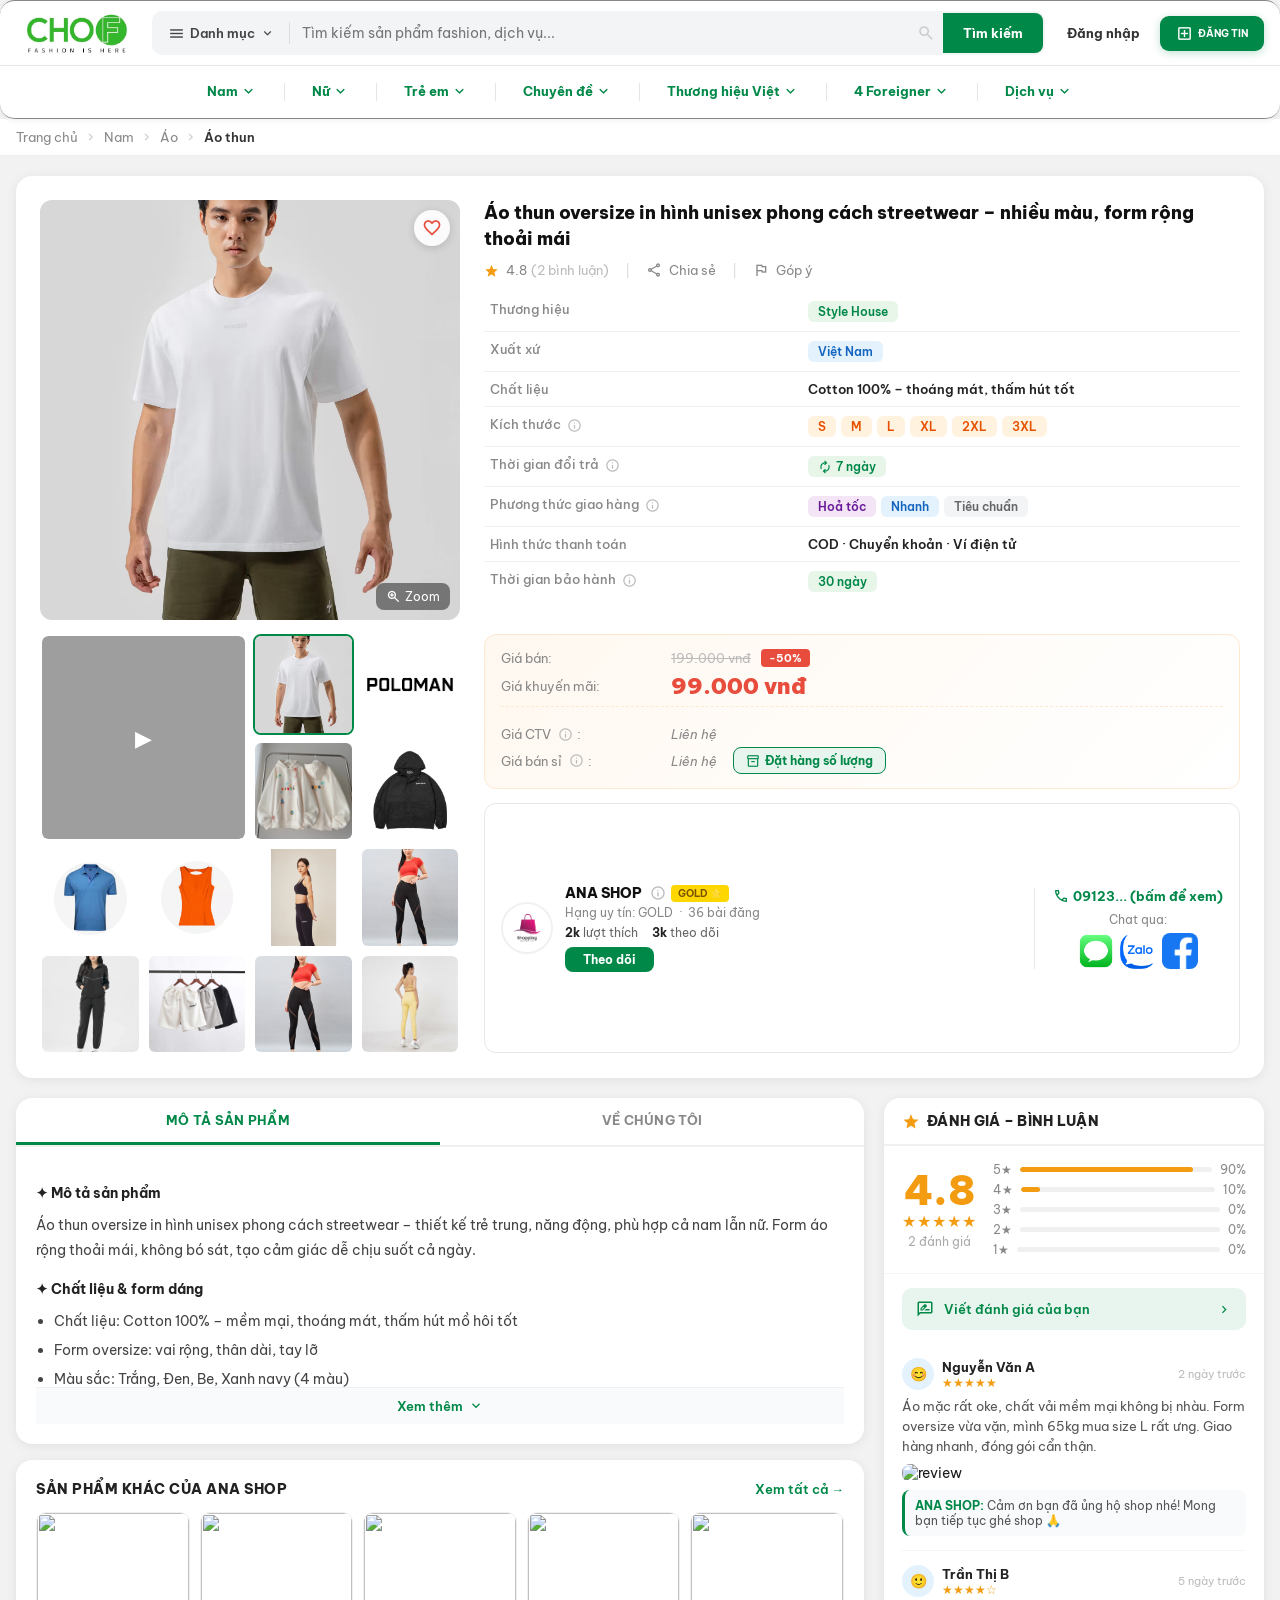
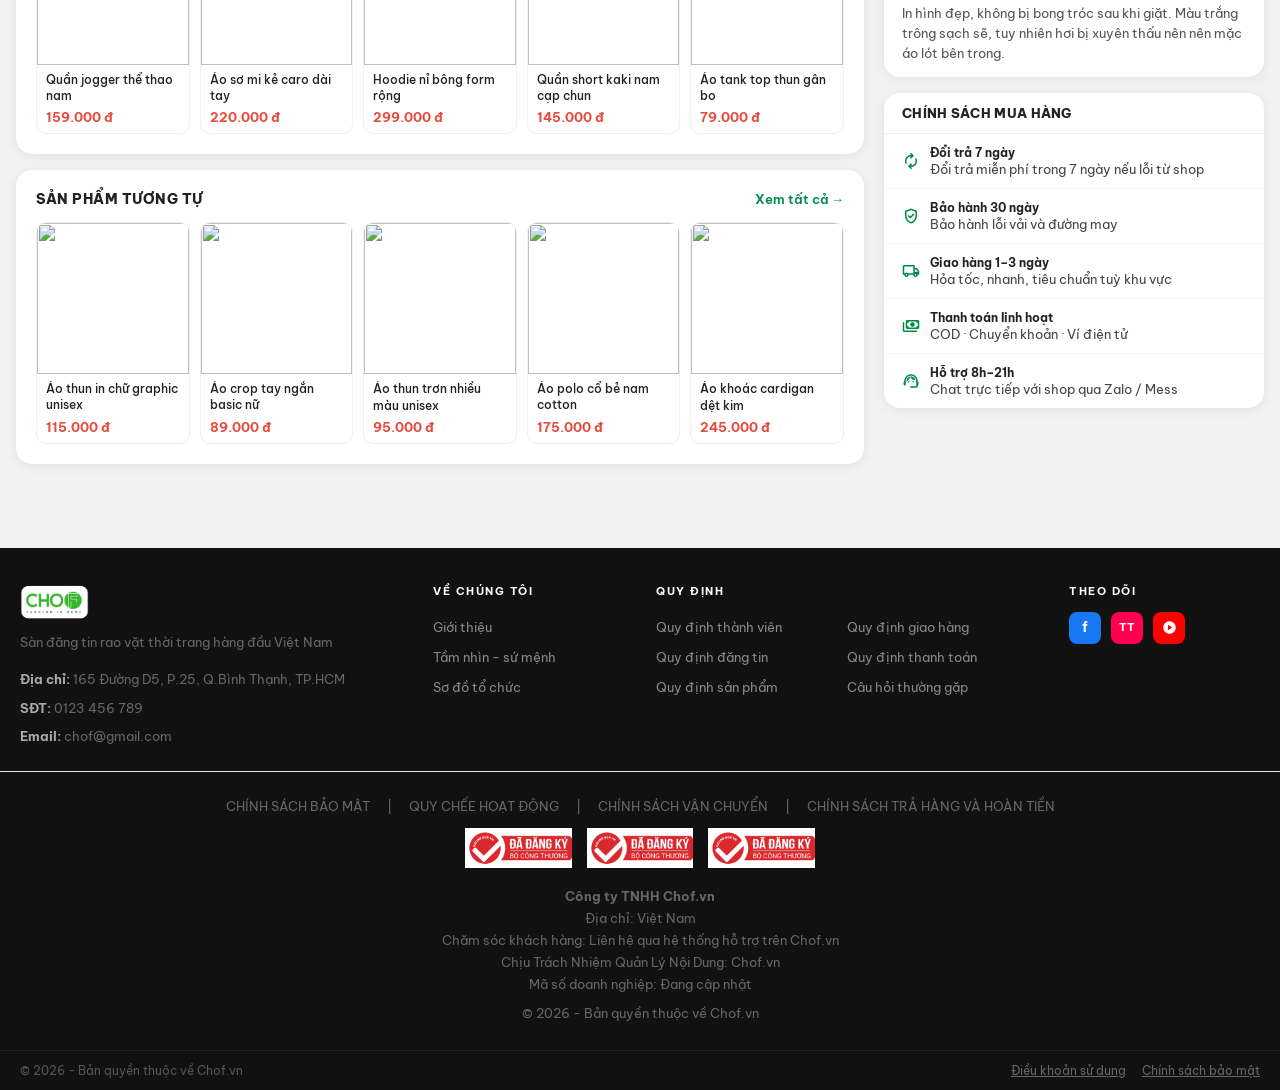
==== commit 2500f6a4: "sửa lần cuối" ====
--- a/detail.html
+++ b/detail.html
@@ -86,7 +86,7 @@
     }
 
     .logo img {
-      height: 46px;
+      height: 65px;
       width: auto;
       object-fit: contain;
       display: block;
@@ -697,7 +697,7 @@
       padding: 9px 16px;
       border-radius: 9px;
       font-weight: 700;
-      font-size: 13px;
+      font-size: 10px;
       cursor: pointer;
       display: flex;
       align-items: center;
@@ -716,102 +716,151 @@
       display: none;
     }
 
-    /* ══════════════════════════════════════
-           [HEADER] Cat-tabs
-        ══════════════════════════════════════ */
+    /* CAT TABS - Category Menu */
     .cat-tabs {
       border-top: 1px solid var(--line);
     }
 
     .cat-tabs-inner {
-      max-width: 1320px;
+      max-width: 1280px;
       margin: 0 auto;
-      padding: 0 10px;
-      display: flex;
-      align-items: center;
-      gap: 4px;
-      height: 52px
-    }
-
-    .ct-scroll {
-      flex: 1;
-      display: flex;
-      align-items: center;
-      gap: 8px;
-      overflow-x: auto;
-      scrollbar-width: none;
-      scroll-behavior: smooth;
-      padding: 0 2px;
-      min-width: 0
-    }
-
-    .ct-scroll::-webkit-scrollbar {
-      display: none
-    }
-
-    .ct-pill {
-      display: inline-flex;
-      align-items: center;
+      padding: 0 16px;
+      display: flex;
+      align-items: center;
+      justify-content: center;
+      gap: 15px;
+      height: 52px;
+      overflow: visible
+    }
+
+    .ct-item {
+      position: relative;
+      display: flex;
+      align-items: center;
+      gap: 2px;
+      padding: 0 12px;
+      height: 100%;
+      cursor: pointer;
       white-space: nowrap;
-      padding: 5px 14px;
-      font-size: 12.5px;
-      font-weight: 600;
-      color: #555;
-      background: #f5f5f5;
-      border-radius: 20px;
+      font-size: 13px;
+      font-weight: 700;
+      color: var(--p);
       text-decoration: none;
-      border: 1.5px solid transparent;
+      border-bottom: 2px solid transparent;
+      transition: border-color .15s, opacity .15s;
+      flex-shrink: 0
+    }
+
+    .ct-item:hover {
+      border-bottom-color: var(--p)
+    }
+
+    .ct-item .ms {
+      font-size: 17px;
+      transition: transform .2s
+    }
+
+    .ct-item:hover .ms {
+      transform: rotate(180deg)
+    }
+
+    .ct-dropdown {
+      position: absolute;
+      top: calc(100% + 2px);
+      left: 0;
+      background: #ffffff;
+      border: 1px solid var(--line);
+      border-radius: 10px;
+      box-shadow: 0 8px 28px rgba(0, 0, 0, .13);
+      padding: 20px 30px;
+      opacity: 0;
+      visibility: hidden;
+      transform: translateY(8px);
+      z-index: 200;
+      display: grid;
+      gap: 14px 28px
+    }
+
+    .ct-dropdown.dd-r {
+      left: auto;
+      right: 0
+    }
+
+    .ct-item:hover .ct-dropdown {
+      opacity: 1;
+      visibility: visible;
+      transform: translateY(0)
+    }
+
+    .ct-dd-head {
+      font-size: 12px;
+      font-weight: 700;
+      color: var(--p);
+      margin-bottom: 5px;
+      padding-bottom: 4px;
+      border-bottom: 1.5px solid var(--p);
+      white-space: nowrap
+    }
+
+    .ct-dd-head a {
+      color: var(--p);
+      text-decoration: none;
+      transition: opacity .12s
+    }
+
+    .ct-dd-head a:hover {
+      opacity: .75
+    }
+
+    .ct-dd-group a {
+      display: block;
+      padding: 3px 0;
+      font-size: 12px;
+      font-weight: 500;
+      color: #666;
+      text-decoration: none;
+      white-space: nowrap;
+      transition: color .12s
+    }
+
+    .ct-dd-group a:hover {
+      color: var(--p)
+    }
+
+    .ct-divider {
+      width: 1px;
+      height: 18px;
+      background: var(--line);
       flex-shrink: 0;
-      transition: background .15s, color .15s, border-color .15s
-    }
-
-    .ct-pill:hover {
-      background: var(--pl);
-      color: var(--p);
-      border-color: var(--p)
-    }
-
-    .ct-pill.hot {
-      color: var(--ac);
-      background: #fff8f3;
-      border-color: #ffd5ba
-    }
-
-    .ct-pill.hot:hover {
-      background: #fef0e5;
-      border-color: var(--ac)
-    }
-
-    .ct-nav {
-      width: 28px;
-      height: 28px;
-      border-radius: 50%;
-      background: #fff;
-      border: 1.5px solid var(--line);
-      box-shadow: 0 2px 6px rgba(0, 0, 0, .08);
-      cursor: pointer;
-      display: flex;
-      align-items: center;
-      justify-content: center;
-      flex-shrink: 0;
-      color: #666;
-      transition: all .15s;
-      padding: 0
-    }
-
-    .ct-nav:hover {
-      background: var(--pl);
-      color: var(--p);
-      border-color: var(--p)
+      align-self: center
     }
 
     @media(max-width:768px) {
       .cat-tabs-inner {
         padding: 0 8px;
-        height: 46px
+        height: 44px;
+        justify-content: flex-start;
+        overflow-x: auto;
+        overflow-y: visible;
+        gap: 0;
+        scrollbar-width: none
       }
 
-      .ct-nav {
+      .cat-tabs-inner::-webkit-scrollbar {
+        display: none
+      }
+
+      .ct-item {
+        padding: 0 10px;
+        font-size: 12px;
+        font-weight: 600
+      }
+
+      .ct-item:hover .ct-dropdown {
+        display: none
+      }
+
+      .ct-divider {
         display: none
       }
     }
@@ -972,6 +1021,11 @@
       object-fit: cover;
     }
 
+    .thumb.vt {
+      grid-column: span 2;
+      grid-row: span 2;
+    }
+
     .thumb.vt::after {
       content: '▶';
       position: absolute;
@@ -981,7 +1035,7 @@
       justify-content: center;
       background: rgba(0, 0, 0, .38);
       color: #fff;
-      font-size: 15px;
+      font-size: 22px;
       border-radius: 6px;
       pointer-events: none;
     }
@@ -1489,7 +1543,7 @@
     .shop-block {
       border: 1.5px solid #e5e7eb;
       border-radius: 12px;
-      padding: 14px 16px;
+      padding: 80px 16px;
 
       display: flex;
       justify-content: space-between;
@@ -1612,33 +1666,24 @@
     }
 
     .chat-icon {
-      width: 32px;
-      height: 32px;
+      width: 36px;
+      height: 36px;
       border-radius: 8px;
-      display: flex;
-      align-items: center;
-      justify-content: center;
-      font-size: 11px;
-      font-weight: 700;
-      color: #fff;
+      overflow: hidden;
       cursor: pointer;
       transition: opacity .15s;
+      flex-shrink: 0;
+    }
+
+    .chat-icon img {
+      width: 100%;
+      height: 100%;
+      object-fit: cover;
+      display: block;
     }
 
     .chat-icon:hover {
-      opacity: .85;
-    }
-
-    .ci-sms {
-      background: #555;
-    }
-
-    .ci-zalo {
-      background: #0068ff;
-    }
-
-    .ci-fb {
-      background: #1877f2;
+      opacity: .8;
     }
 
     /* ══ MIDDLE: tabs + comments ══ */
@@ -3155,24 +3200,279 @@
     <!-- CAT TABS -->
     <div class="cat-tabs" id="catTabs">
       <div class="cat-tabs-inner">
-        <button class="ct-nav" id="ctPrev" aria-label="Trước" onclick="ctScroll(-1)">
-          <span class="ms" style="font-size:16px">chevron_left</span>
-        </button>
-        <div class="ct-scroll" id="ctScroll">
-          <a href="/detail.html" class="ct-pill hot">Đầm voan hoa nhí cổ V Hàn Quốc</a>
-          <a href="/detail.html" class="ct-pill">Túi Gucci GG Canvas</a>
-          <a href="/detail.html" class="ct-pill">Quần jean baggy cao cấp</a>
-          <a href="/detail.html" class="ct-pill">Giày Adidas Ultraboost</a>
-          <a href="/detail.html" class="ct-pill">Đồng hồ Casio Edifice</a>
-          <a href="/detail.html" class="ct-pill">Nước hoa Dior Sauvage</a>
-          <a href="/detail.html" class="ct-pill">Áo Hoodie nỉ Unisex</a>
-          <a href="/detail.html" class="ct-pill">Váy hoa nhí dự tiệc</a>
-          <a href="/detail.html" class="ct-pill">Mỹ phẩm Laneige Water Bank</a>
-          <a href="/detail.html" class="ct-pill">Giày chạy bộ siêu nhẹ</a>
+
+        <!-- Nam -->
+        <div class="ct-item">
+          Nam <span class="ms">expand_more</span>
+          <div class="ct-dropdown" style="grid-template-columns:repeat(4,1fr)">
+            <div class="ct-dd-group">
+              <div class="ct-dd-head"><a href="/listing.html">Áo</a></div>
+              <a href="/listing.html">Áo thun</a>
+              <a href="/listing.html">Áo sơ mi</a>
+              <a href="/listing.html">Áo khoác</a>
+              <a href="/listing.html">Áo vest</a>
+              <a href="/listing.html">Áo khác</a>
+            </div>
+            <div class="ct-dd-group">
+              <div class="ct-dd-head"><a href="/listing.html">Quần</a></div>
+              <a href="/listing.html">Quần ngắn</a>
+              <a href="/listing.html">Quần dài</a>
+              <a href="/listing.html">Quần lót</a>
+              <a href="/listing.html">Quần khác</a>
+            </div>
+            <div class="ct-dd-group">
+              <div class="ct-dd-head"><a href="/listing.html">Nón – Mắt kính</a></div>
+              <a href="/listing.html">Nón</a>
+              <a href="/listing.html">Mắt kính</a>
+            </div>
+            <div class="ct-dd-group">
+              <div class="ct-dd-head"><a href="/listing.html">Balo – Túi xách</a></div>
+              <a href="/listing.html">Ba lô</a>
+              <a href="/listing.html">Túi xách</a>
+            </div>
+            <div class="ct-dd-group">
+              <div class="ct-dd-head"><a href="/listing.html">Đồng hồ – Bóp ví</a></div>
+              <a href="/listing.html">Đồng hồ</a>
+              <a href="/listing.html">Bóp ví</a>
+            </div>
+            <div class="ct-dd-group">
+              <div class="ct-dd-head"><a href="/listing.html">Đồ lót – Giày dép</a></div>
+              <a href="/listing.html">Đồ lót</a>
+              <a href="/listing.html">Giày dép</a>
+            </div>
+            <div class="ct-dd-group">
+              <div class="ct-dd-head"><a href="/listing.html">Nước hoa – Mỹ phẩm</a></div>
+              <a href="/listing.html">Nước hoa</a>
+              <a href="/listing.html">Mỹ phẩm</a>
+            </div>
+            <div class="ct-dd-group">
+              <div class="ct-dd-head"><a href="/listing.html">Phụ kiện – Khác</a></div>
+              <a href="/listing.html">Phụ kiện</a>
+              <a href="/listing.html">Khác</a>
+            </div>
+          </div>
         </div>
-        <button class="ct-nav" id="ctNext" aria-label="Tiếp" onclick="ctScroll(1)">
-          <span class="ms" style="font-size:16px">chevron_right</span>
-        </button>
+        <div class="ct-divider"></div>
+
+        <!-- Nữ -->
+        <div class="ct-item">
+          Nữ <span class="ms">expand_more</span>
+          <div class="ct-dropdown" style="grid-template-columns:repeat(4,1fr)">
+            <div class="ct-dd-group">
+              <div class="ct-dd-head"><a href="/listing.html">Áo</a></div>
+              <a href="/listing.html">Áo thun</a>
+              <a href="/listing.html">Áo sơ mi</a>
+              <a href="/listing.html">Áo khoác</a>
+              <a href="/listing.html">Áo dài</a>
+              <a href="/listing.html">Áo khác</a>
+            </div>
+            <div class="ct-dd-group">
+              <div class="ct-dd-head"><a href="/listing.html">Quần – Váy đầm</a></div>
+              <a href="/listing.html">Quần</a>
+              <a href="/listing.html">Váy đầm</a>
+            </div>
+            <div class="ct-dd-group">
+              <div class="ct-dd-head"><a href="/listing.html">Nón – Mắt kính</a></div>
+              <a href="/listing.html">Nón</a>
+              <a href="/listing.html">Mắt kính</a>
+            </div>
+            <div class="ct-dd-group">
+              <div class="ct-dd-head"><a href="/listing.html">Balo – Túi xách</a></div>
+              <a href="/listing.html">Ba lô</a>
+              <a href="/listing.html">Túi xách</a>
+            </div>
+            <div class="ct-dd-group">
+              <div class="ct-dd-head"><a href="/listing.html">Đồng hồ – Bóp ví</a></div>
+              <a href="/listing.html">Đồng hồ</a>
+              <a href="/listing.html">Bóp ví</a>
+            </div>
+            <div class="ct-dd-group">
+              <div class="ct-dd-head"><a href="/listing.html">Đồ lót – Giày dép</a></div>
+              <a href="/listing.html">Đồ lót</a>
+              <a href="/listing.html">Giày dép</a>
+            </div>
+            <div class="ct-dd-group">
+              <div class="ct-dd-head"><a href="/listing.html">Nước hoa – Mỹ phẩm</a></div>
+              <a href="/listing.html">Nước hoa</a>
+              <a href="/listing.html">Mỹ phẩm</a>
+            </div>
+            <div class="ct-dd-group">
+              <div class="ct-dd-head"><a href="/listing.html">Phụ kiện – Khác</a></div>
+              <a href="/listing.html">Phụ kiện</a>
+              <a href="/listing.html">Khác</a>
+            </div>
+          </div>
+        </div>
+        <div class="ct-divider"></div>
+
+        <!-- Trẻ em -->
+        <div class="ct-item">
+          Trẻ em <span class="ms">expand_more</span>
+          <div class="ct-dropdown" style="grid-template-columns:repeat(4,1fr)">
+            <div class="ct-dd-group">
+              <div class="ct-dd-head"><a href="/listing.html">Quần áo sơ sinh</a></div>
+              <a href="/listing.html">Dưới 1 tháng</a>
+              <a href="/listing.html">1–6 tháng</a>
+              <a href="/listing.html">6–12 tháng</a>
+            </div>
+            <div class="ct-dd-group">
+              <div class="ct-dd-head"><a href="/listing.html">Quần áo bé trai</a></div>
+              <a href="/listing.html">Dưới 3 tuổi</a>
+              <a href="/listing.html">3–6 tuổi</a>
+              <a href="/listing.html">Trên 6 tuổi</a>
+            </div>
+            <div class="ct-dd-group">
+              <div class="ct-dd-head"><a href="/listing.html">Quần áo bé gái</a></div>
+              <a href="/listing.html">Dưới 3 tuổi</a>
+              <a href="/listing.html">3–6 tuổi</a>
+              <a href="/listing.html">Trên 6 tuổi</a>
+            </div>
+            <div class="ct-dd-group">
+              <div class="ct-dd-head"><a href="/listing.html">Phụ kiện – Khác</a></div>
+              <a href="/listing.html">Phụ kiện</a>
+              <a href="/listing.html">Khác</a>
+            </div>
+          </div>
+        </div>
+        <div class="ct-divider"></div>
+
+        <!-- Chuyên đề -->
+        <div class="ct-item">
+          Chuyên đề <span class="ms">expand_more</span>
+          <div class="ct-dropdown" style="grid-template-columns:repeat(3,1fr)">
+            <div class="ct-dd-group">
+              <div class="ct-dd-head"><a href="/listing.html">TT Gia dụng</a></div>
+              <a href="/listing.html">Mền/mùng</a>
+              <a href="/listing.html">Áo gối/ra giường</a>
+              <a href="/listing.html">Rèm/khác</a>
+            </div>
+            <div class="ct-dd-group">
+              <div class="ct-dd-head"><a href="/listing.html">TT Chuyên dụng</a></div>
+              <a href="/listing.html">Đồng phục/nghề nghiệp</a>
+              <a href="/listing.html">Bà bầu/hội cưới</a>
+              <a href="/listing.html">Thú cưng/sân khấu</a>
+              <a href="/listing.html">PK điện tử/handmade</a>
+            </div>
+            <div class="ct-dd-group">
+              <div class="ct-dd-head"><a href="/listing.html">Thời trang xanh</a></div>
+              <a href="/listing.html">Nam/Nữ/Trẻ em</a>
+              <a href="/listing.html">Đồ lót/phụ kiện/khác</a>
+            </div>
+            <div class="ct-dd-group">
+              <div class="ct-dd-head"><a href="/listing.html">TT Thể thao</a></div>
+              <a href="/listing.html">Nam/Nữ/Trẻ em</a>
+              <a href="/listing.html">Đồ lót/phụ kiện/khác</a>
+            </div>
+            <div class="ct-dd-group">
+              <div class="ct-dd-head"><a href="/listing.html">TT Đồng giá</a></div>
+              <a href="/listing.html">10k/50k/100k</a>
+              <a href="/listing.html">200k/300k</a>
+            </div>
+            <div class="ct-dd-group">
+              <div class="ct-dd-head"><a href="/listing.html">Nguyên phụ liệu</a></div>
+              <a href="/listing.html">Vải/khoá kéo</a>
+              <a href="/listing.html">Khuy nút/chỉ may</a>
+              <a href="/listing.html">Tem nhãn/máy móc</a>
+              <a href="/listing.html">Manocanh/khác</a>
+            </div>
+          </div>
+        </div>
+        <div class="ct-divider"></div>
+
+        <!-- Thương hiệu Việt -->
+        <div class="ct-item">
+          Thương hiệu Việt <span class="ms">expand_more</span>
+          <div class="ct-dropdown dd-r" style="grid-template-columns:repeat(4,1fr)">
+            <div class="ct-dd-group">
+              <div class="ct-dd-head"><a href="/listing.html">Thời trang nam</a></div>
+              <a href="/listing.html">Áo nam</a>
+              <a href="/listing.html">Quần nam</a>
+              <a href="/listing.html">Đồ lót/phụ kiện/khác</a>
+            </div>
+            <div class="ct-dd-group">
+              <div class="ct-dd-head"><a href="/listing.html">Thời trang nữ</a></div>
+              <a href="/listing.html">Áo nữ</a>
+              <a href="/listing.html">Quần/đồ lót</a>
+              <a href="/listing.html">Phụ kiện/khác</a>
+            </div>
+            <div class="ct-dd-group">
+              <div class="ct-dd-head"><a href="/listing.html">Thời trang trẻ em</a></div>
+              <a href="/listing.html">Quần áo bé trai</a>
+              <a href="/listing.html">Quần áo bé gái</a>
+              <a href="/listing.html">Phụ kiện/khác</a>
+            </div>
+            <div class="ct-dd-group">
+              <div class="ct-dd-head"><a href="/listing.html">Trang phục truyền thống</a></div>
+              <a href="/listing.html">Trang phục nam</a>
+              <a href="/listing.html">Trang phục nữ</a>
+              <a href="/listing.html">Trang phục trẻ em</a>
+              <a href="/listing.html">Phụ kiện/khác</a>
+            </div>
+          </div>
+        </div>
+        <div class="ct-divider"></div>
+
+        <!-- 4 Foreigner -->
+        <div class="ct-item">
+          4 Foreigner <span class="ms">expand_more</span>
+          <div class="ct-dropdown dd-r" style="grid-template-columns:repeat(4,1fr)">
+            <div class="ct-dd-group">
+              <div class="ct-dd-head"><a href="/listing.html">For Men</a></div>
+              <a href="/listing.html">Shirt/T-shirt</a>
+              <a href="/listing.html">Short/Pants</a>
+              <a href="/listing.html">Jacket</a>
+              <a href="/listing.html">Underwear</a>
+              <a href="/listing.html">Accessories/Others</a>
+            </div>
+            <div class="ct-dd-group">
+              <div class="ct-dd-head"><a href="/listing.html">For Women</a></div>
+              <a href="/listing.html">Top/Dress</a>
+              <a href="/listing.html">Skirt/Short</a>
+              <a href="/listing.html">Underwear</a>
+              <a href="/listing.html">Accessories/Others</a>
+            </div>
+            <div class="ct-dd-group">
+              <div class="ct-dd-head"><a href="/listing.html">For Kids</a></div>
+              <a href="/listing.html">For Boy</a>
+              <a href="/listing.html">For Girl</a>
+              <a href="/listing.html">Accessories/Others</a>
+            </div>
+            <div class="ct-dd-group">
+              <div class="ct-dd-head"><a href="/listing.html">Made to Order</a></div>
+              <a href="/listing.html">For Men/Women/Kids</a>
+              <a href="/listing.html">Underwear/Accessories/Others</a>
+            </div>
+          </div>
+        </div>
+        <div class="ct-divider"></div>
+
+        <!-- Dịch vụ -->
+        <div class="ct-item">
+          Dịch vụ <span class="ms">expand_more</span>
+          <div class="ct-dropdown dd-r" style="grid-template-columns:repeat(3,1fr)">
+            <div class="ct-dd-group">
+              <div class="ct-dd-head"><a href="/listing.html">DV May mặc</a></div>
+              <a href="/listing.html">In thêu</a>
+              <a href="/listing.html">Giặt ủi</a>
+              <a href="/listing.html">Sửa quần áo</a>
+              <a href="/listing.html">Khác</a>
+            </div>
+            <div class="ct-dd-group">
+              <div class="ct-dd-head"><a href="/listing.html">DV Phụ trợ</a></div>
+              <a href="/listing.html">Người mẫu</a>
+              <a href="/listing.html">Trang điểm</a>
+              <a href="/listing.html">Chụp ảnh</a>
+              <a href="/listing.html">Tatoo</a>
+              <a href="/listing.html">Khóa học/khác</a>
+            </div>
+            <div class="ct-dd-group">
+              <div class="ct-dd-head"><a href="/listing.html">Theo yêu cầu</a></div>
+              <a href="/listing.html">May đo</a>
+              <a href="/listing.html">Gia công</a>
+            </div>
+          </div>
+        </div>
+
       </div>
     </div>
   </header>
@@ -3307,6 +3607,11 @@
 
       <!-- col1/row2: thumbnails -->
       <div class="gallery-thumbs">
+        <!-- Video thumbnail — đầu tiên, to 2×2 -->
+        <div class="thumb vt" onclick="switchVideo(this)">
+          <video src="assets/video.mp4" muted preload="metadata"
+            style="width:100%;height:100%;object-fit:cover;pointer-events:none;border-radius:6px;"></video>
+        </div>
         <div class="thumb active" onclick="switchImg(this,'assets/aothun.avif')">
           <img src="assets/aothun.avif" alt="Áo thun">
         </div>
@@ -3337,10 +3642,11 @@
         <div class="thumb" onclick="switchImg(this,'assets/quanshort.jpg')">
           <img src="assets/quanshort.jpg" alt="Quần short">
         </div>
-        <!-- Video thumbnail (11th slot) -->
-        <div class="thumb vt" onclick="switchVideo(this)">
-          <video src="assets/video.mp4" muted preload="metadata"
-            style="width:100%;height:100%;object-fit:cover;pointer-events:none;border-radius:6px;"></video>
+        <div class="thumb" onclick="switchImg(this,'assets/set-gym-nu-11.jpg')">
+          <img src="assets/set-gym-nu-11.jpg" alt="Set gym nữ">
+        </div>
+        <div class="thumb" onclick="switchImg(this,'assets/quanshort.jpg')">
+          <img src="assets/bra.jpg" alt="Quần short">
         </div>
       </div><!-- /gallery-thumbs -->
 
@@ -3413,9 +3719,9 @@
             </div>
             <div class="shop-chat-lbl">Chat qua:</div>
             <div class="chat-icons">
-              <div class="chat-icon ci-sms" title="SMS">SMS</div>
-              <div class="chat-icon ci-zalo" title="Zalo">Zalo</div>
-              <div class="chat-icon ci-fb" title="Messenger">Mess</div>
+              <div class="chat-icon ci-sms" title="SMS"><img src="/assets/sms.png" alt="SMS"></div>
+              <div class="chat-icon ci-zalo" title="Zalo"><img src="/assets/zalo.webp" alt="Zalo"></div>
+              <div class="chat-icon ci-fb" title="Messenger"><img src="/assets/fb.png" alt="Messenger"></div>
             </div>
           </div>
         </div>
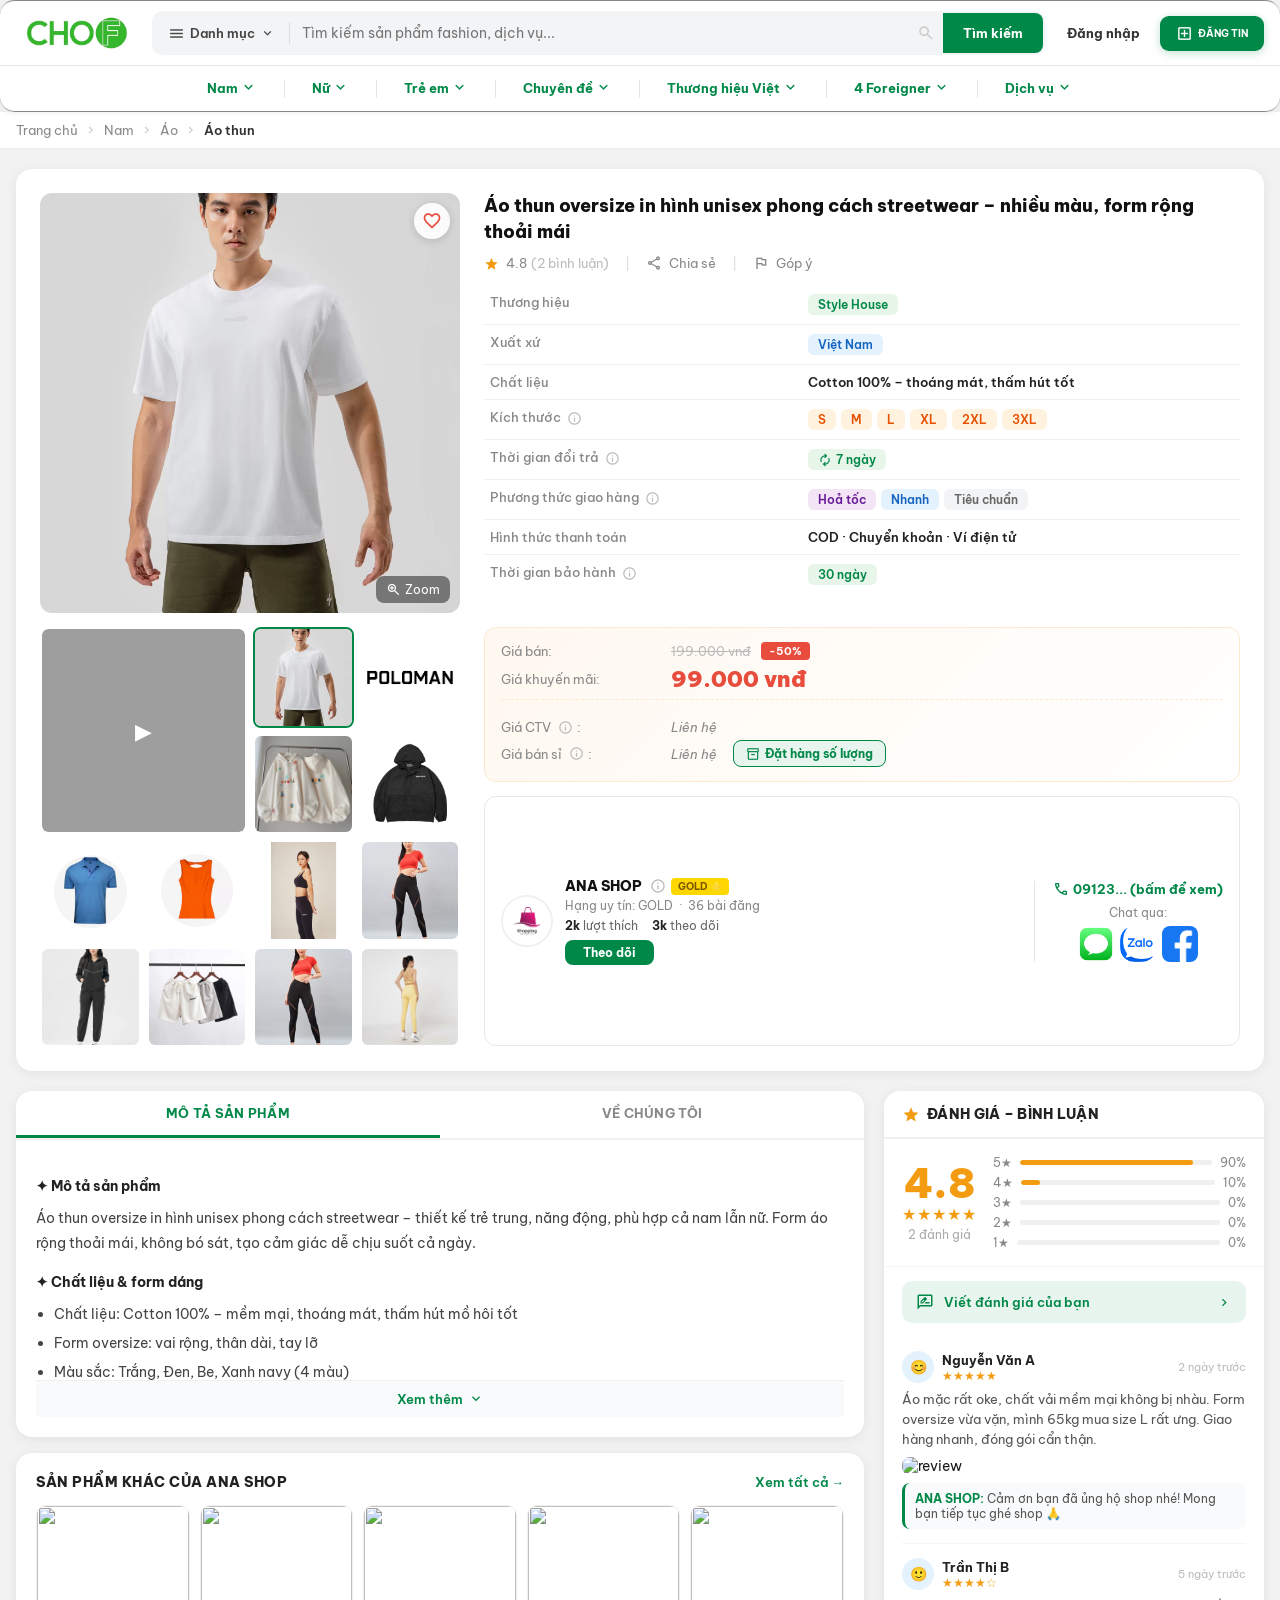
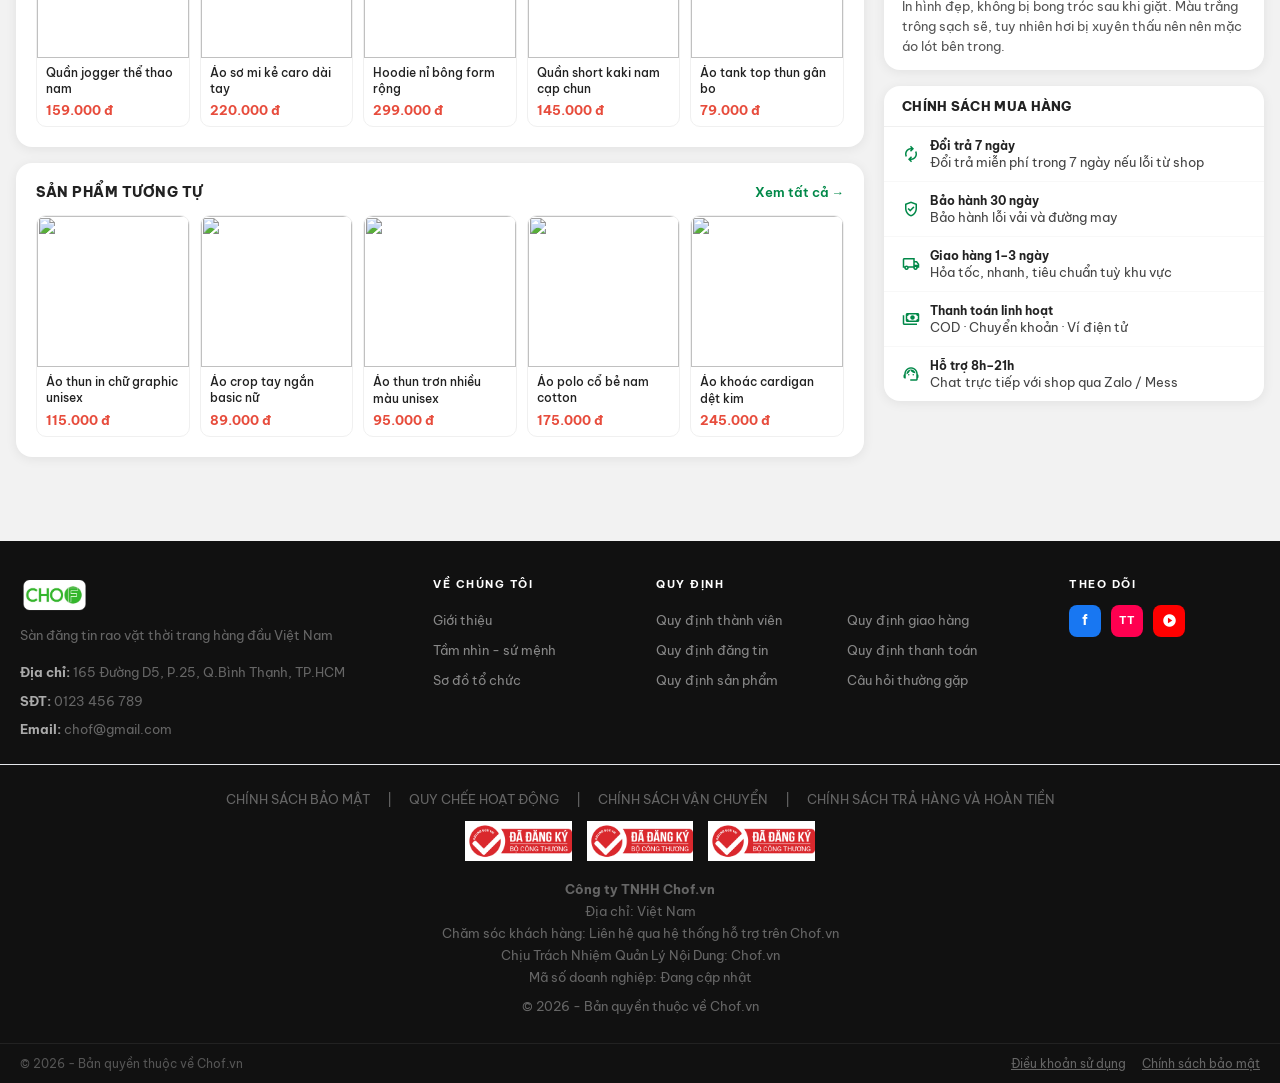
==== commit 379609ad: "sủa lần cuối" ====
--- a/detail.html
+++ b/detail.html
@@ -729,7 +729,7 @@
       align-items: center;
       justify-content: center;
       gap: 15px;
-      height: 52px;
+      height: 45px;
       overflow: visible
     }
 
